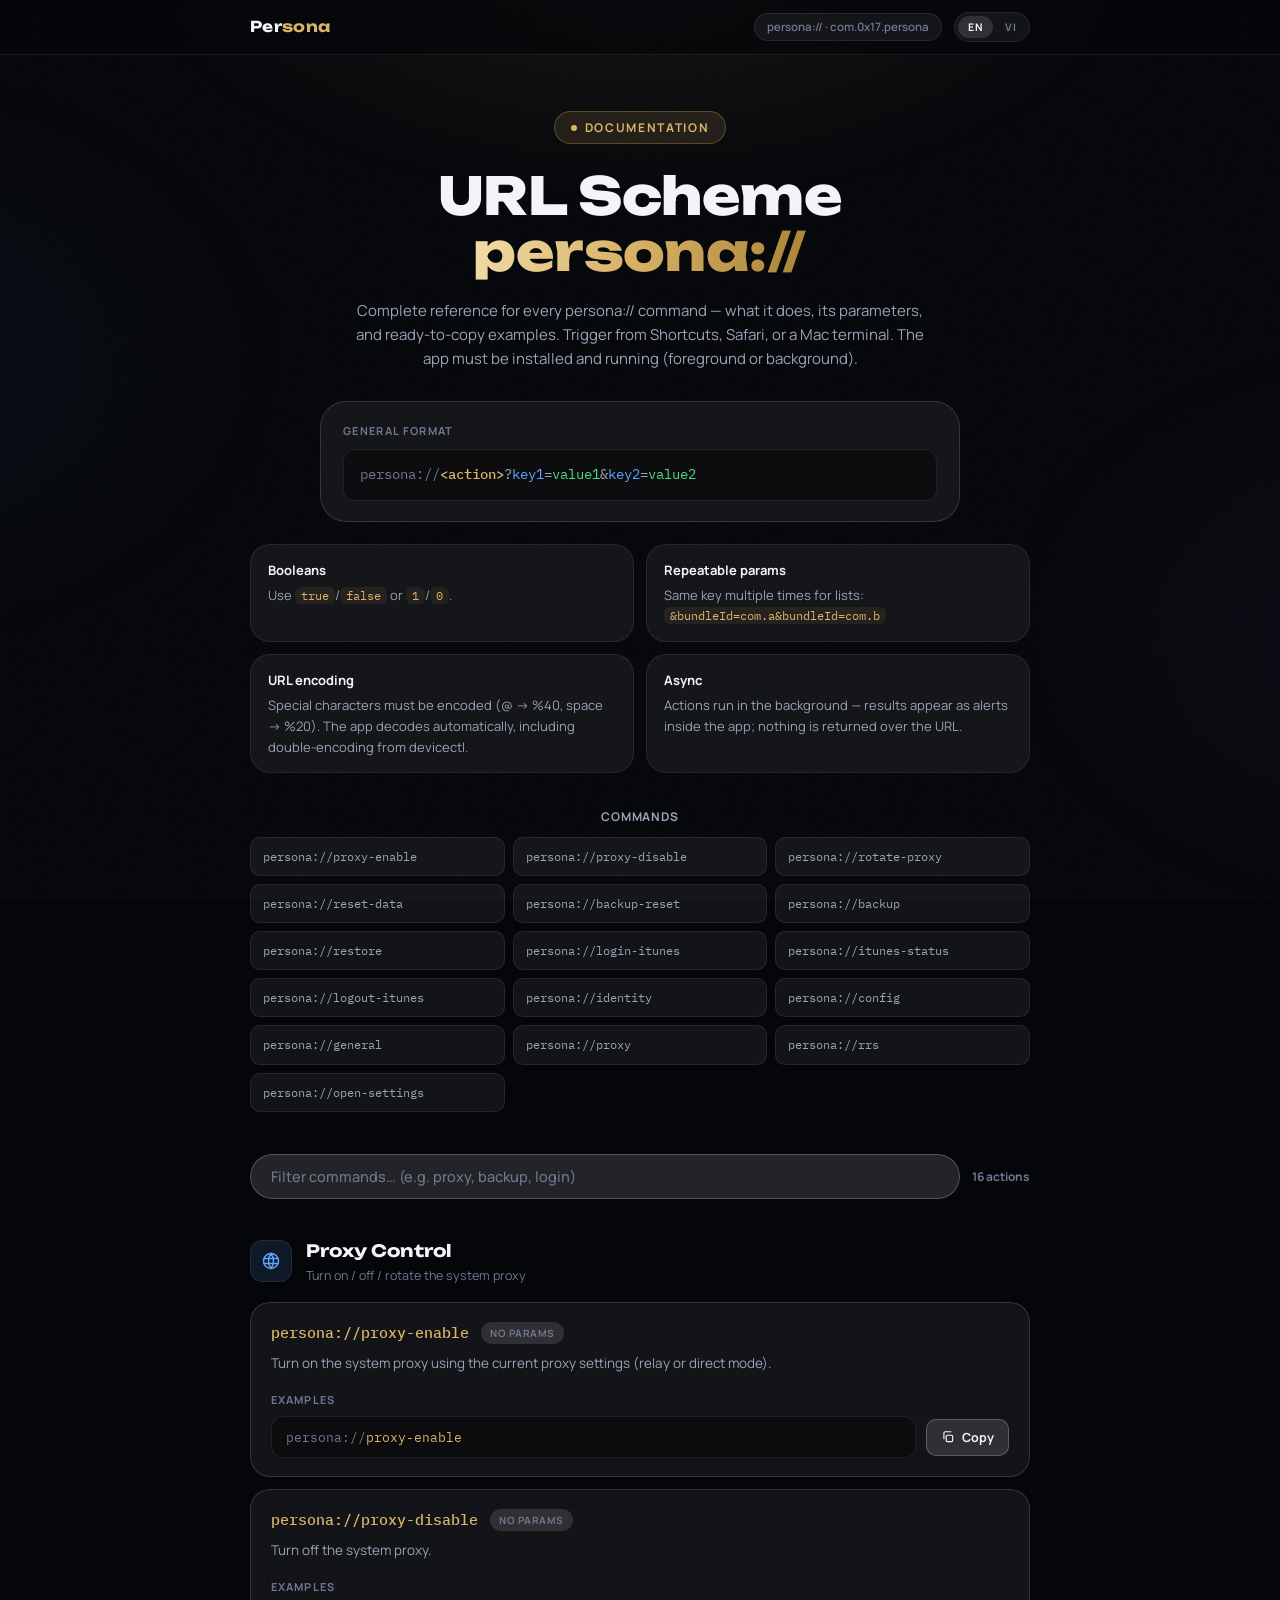
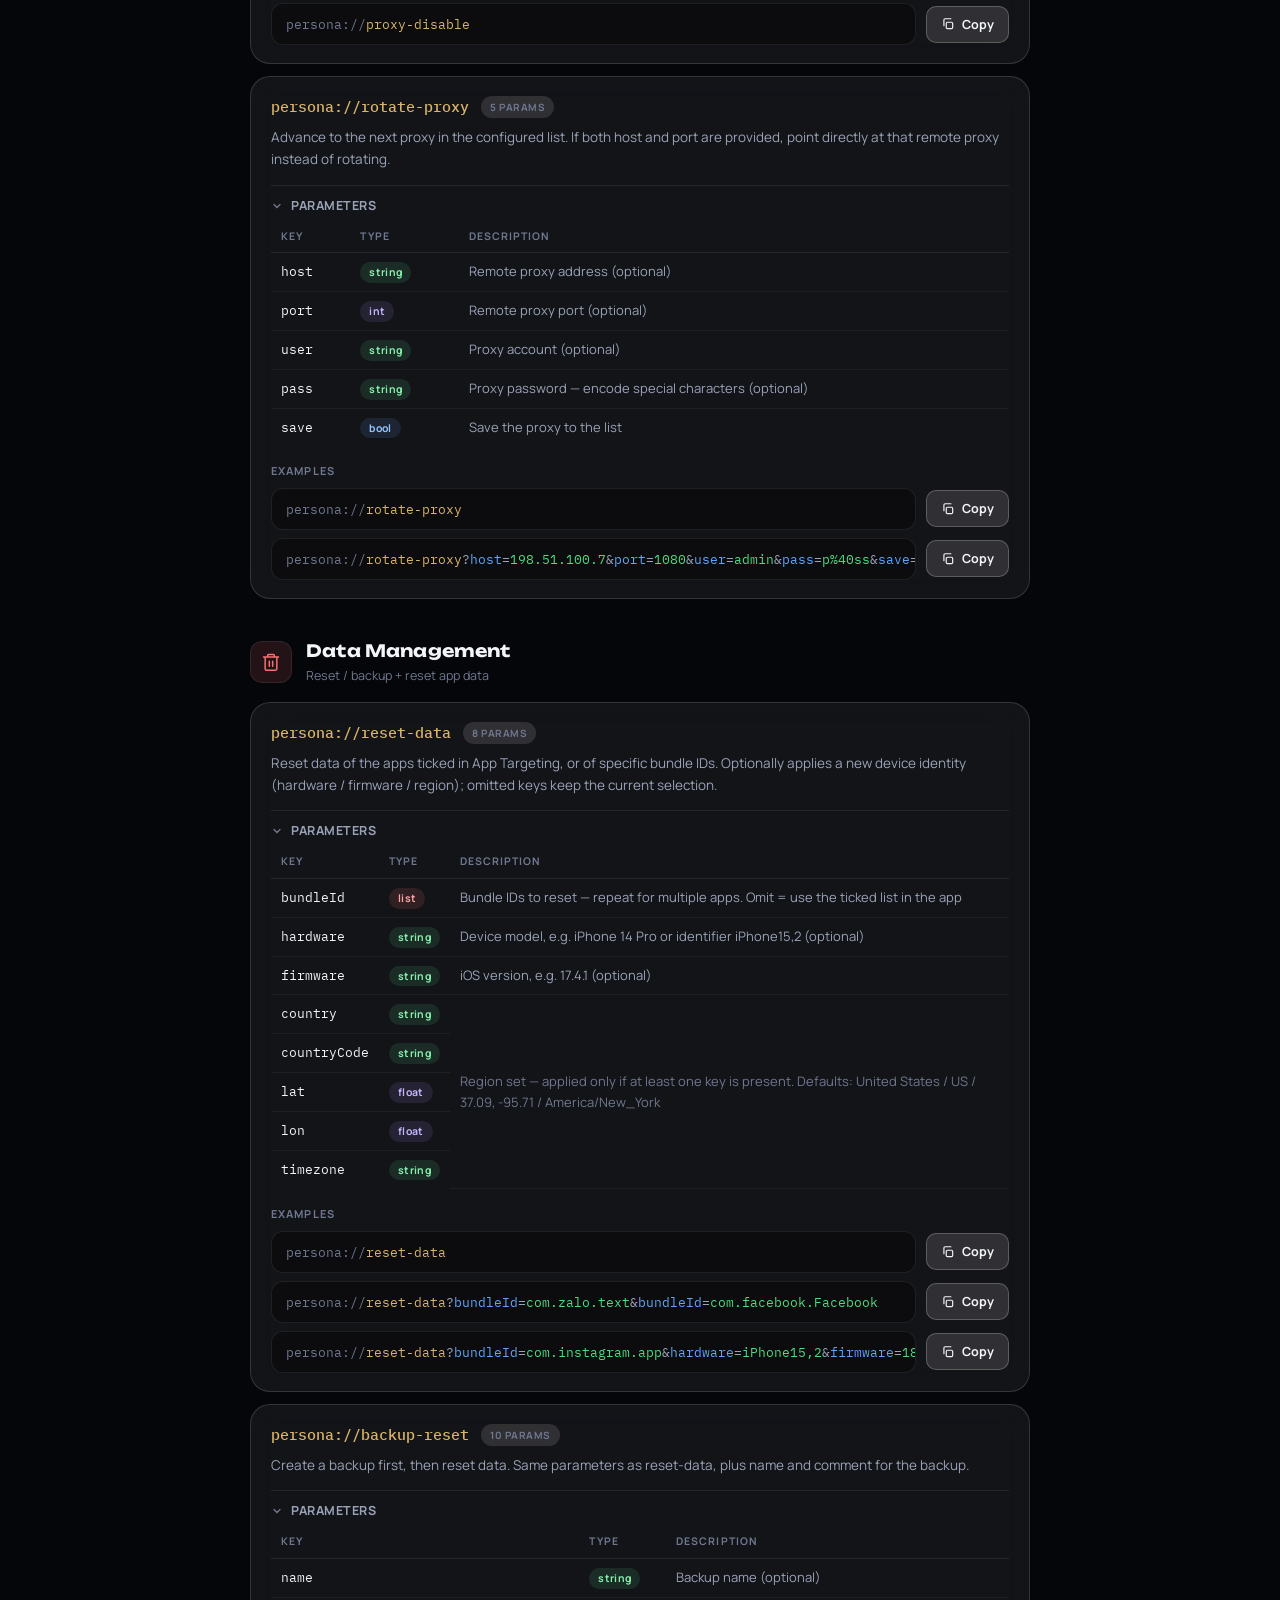
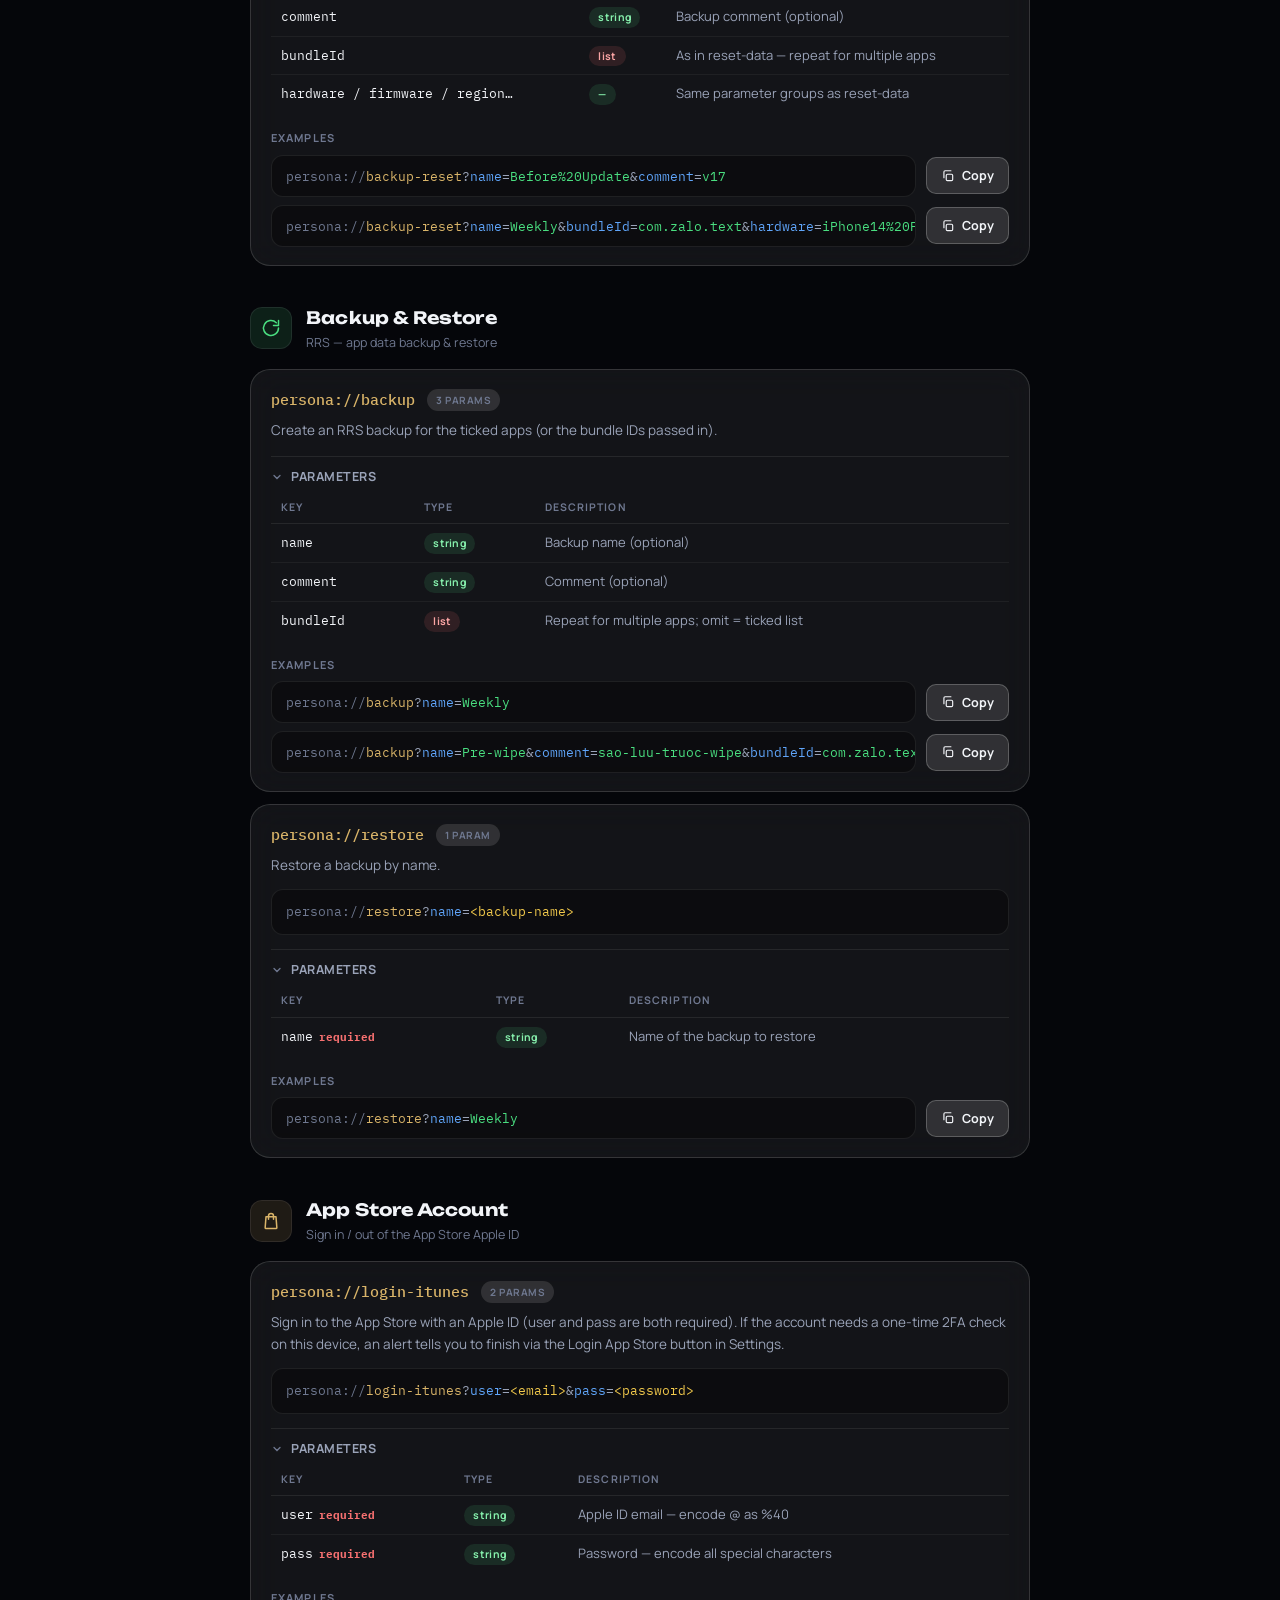
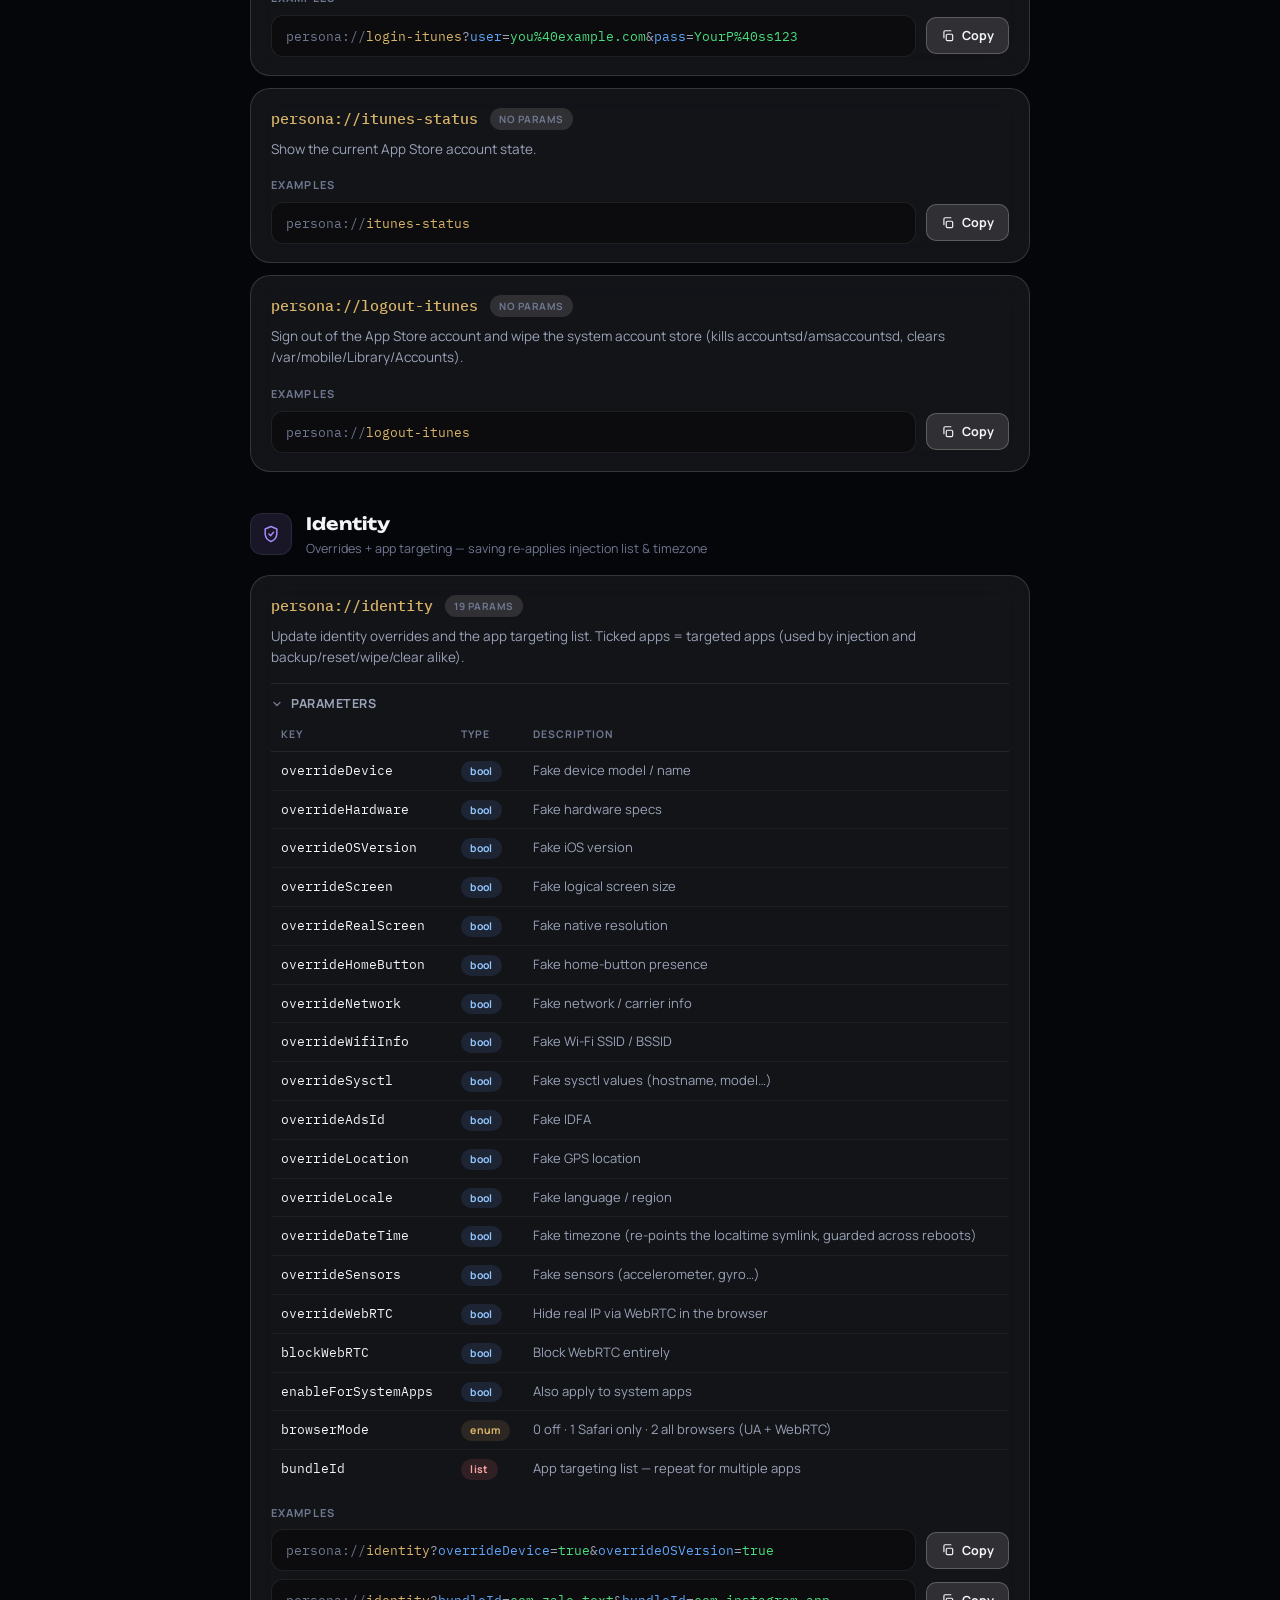
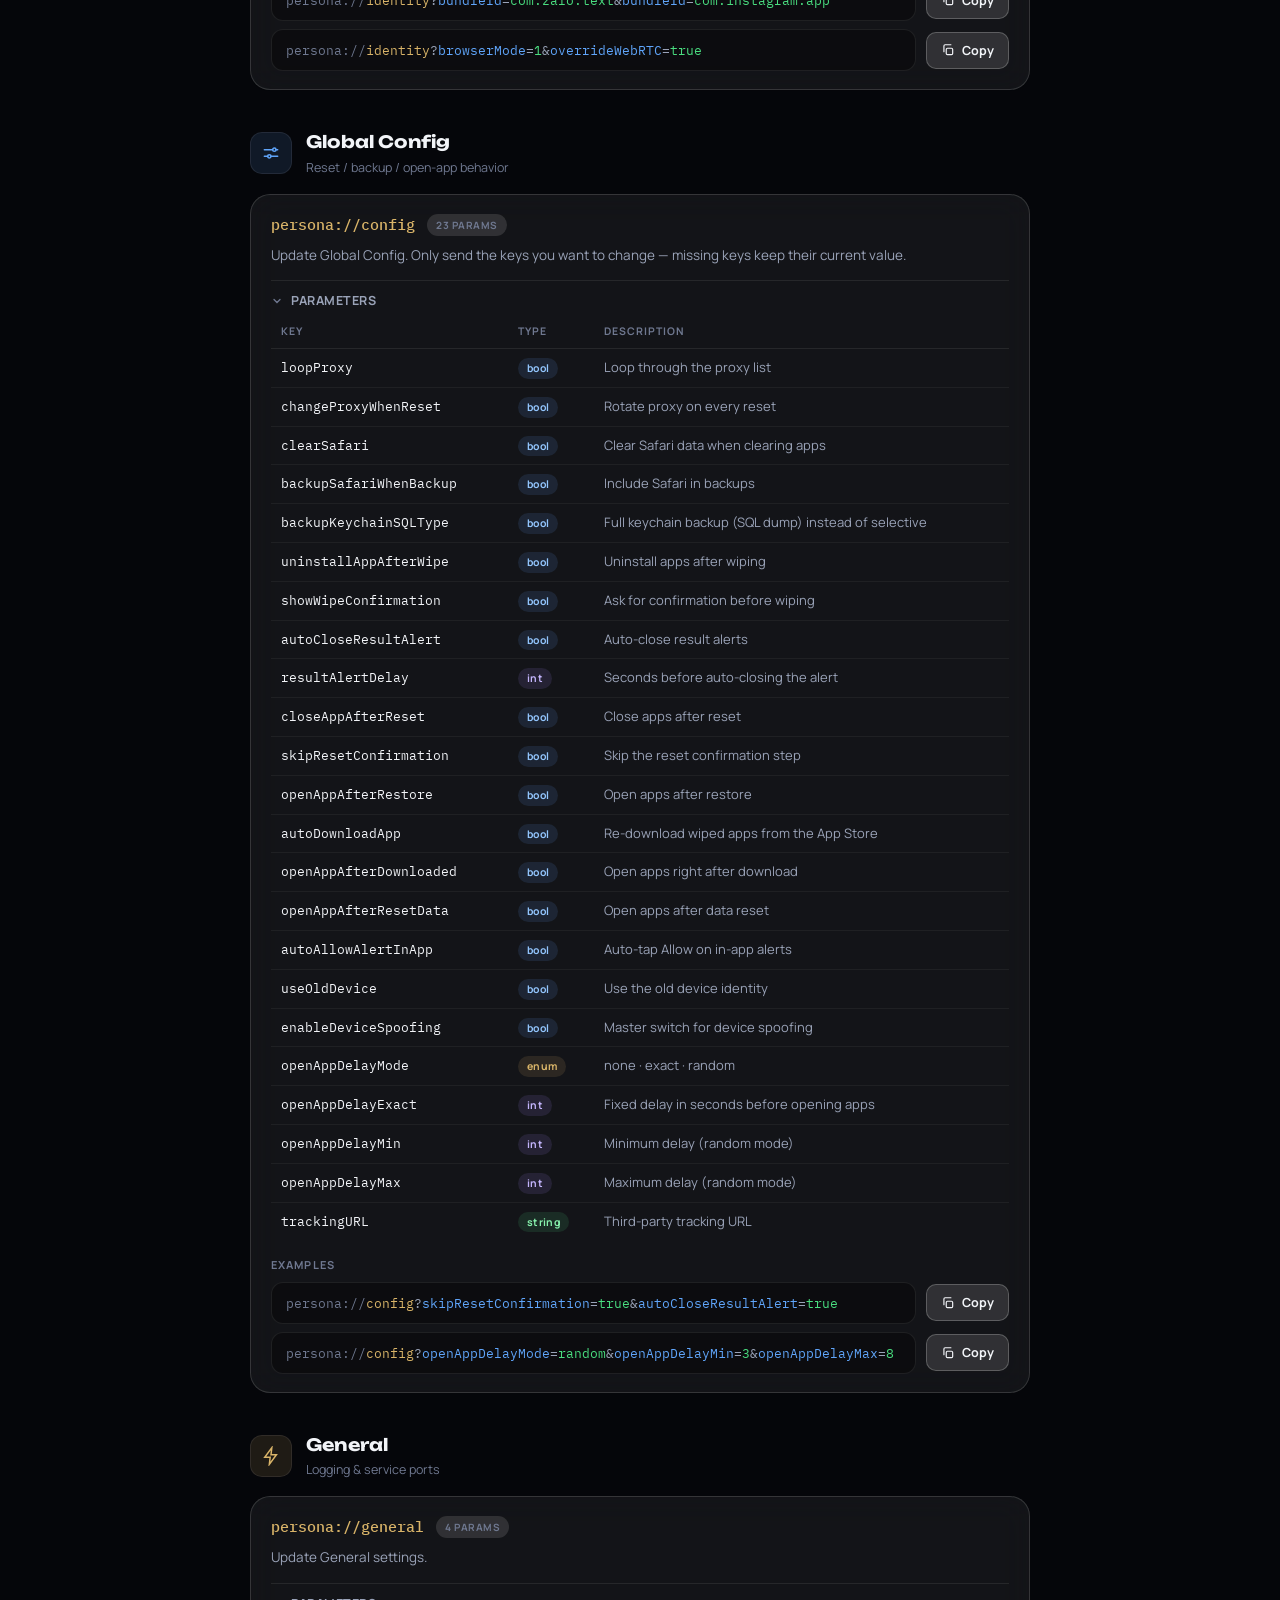
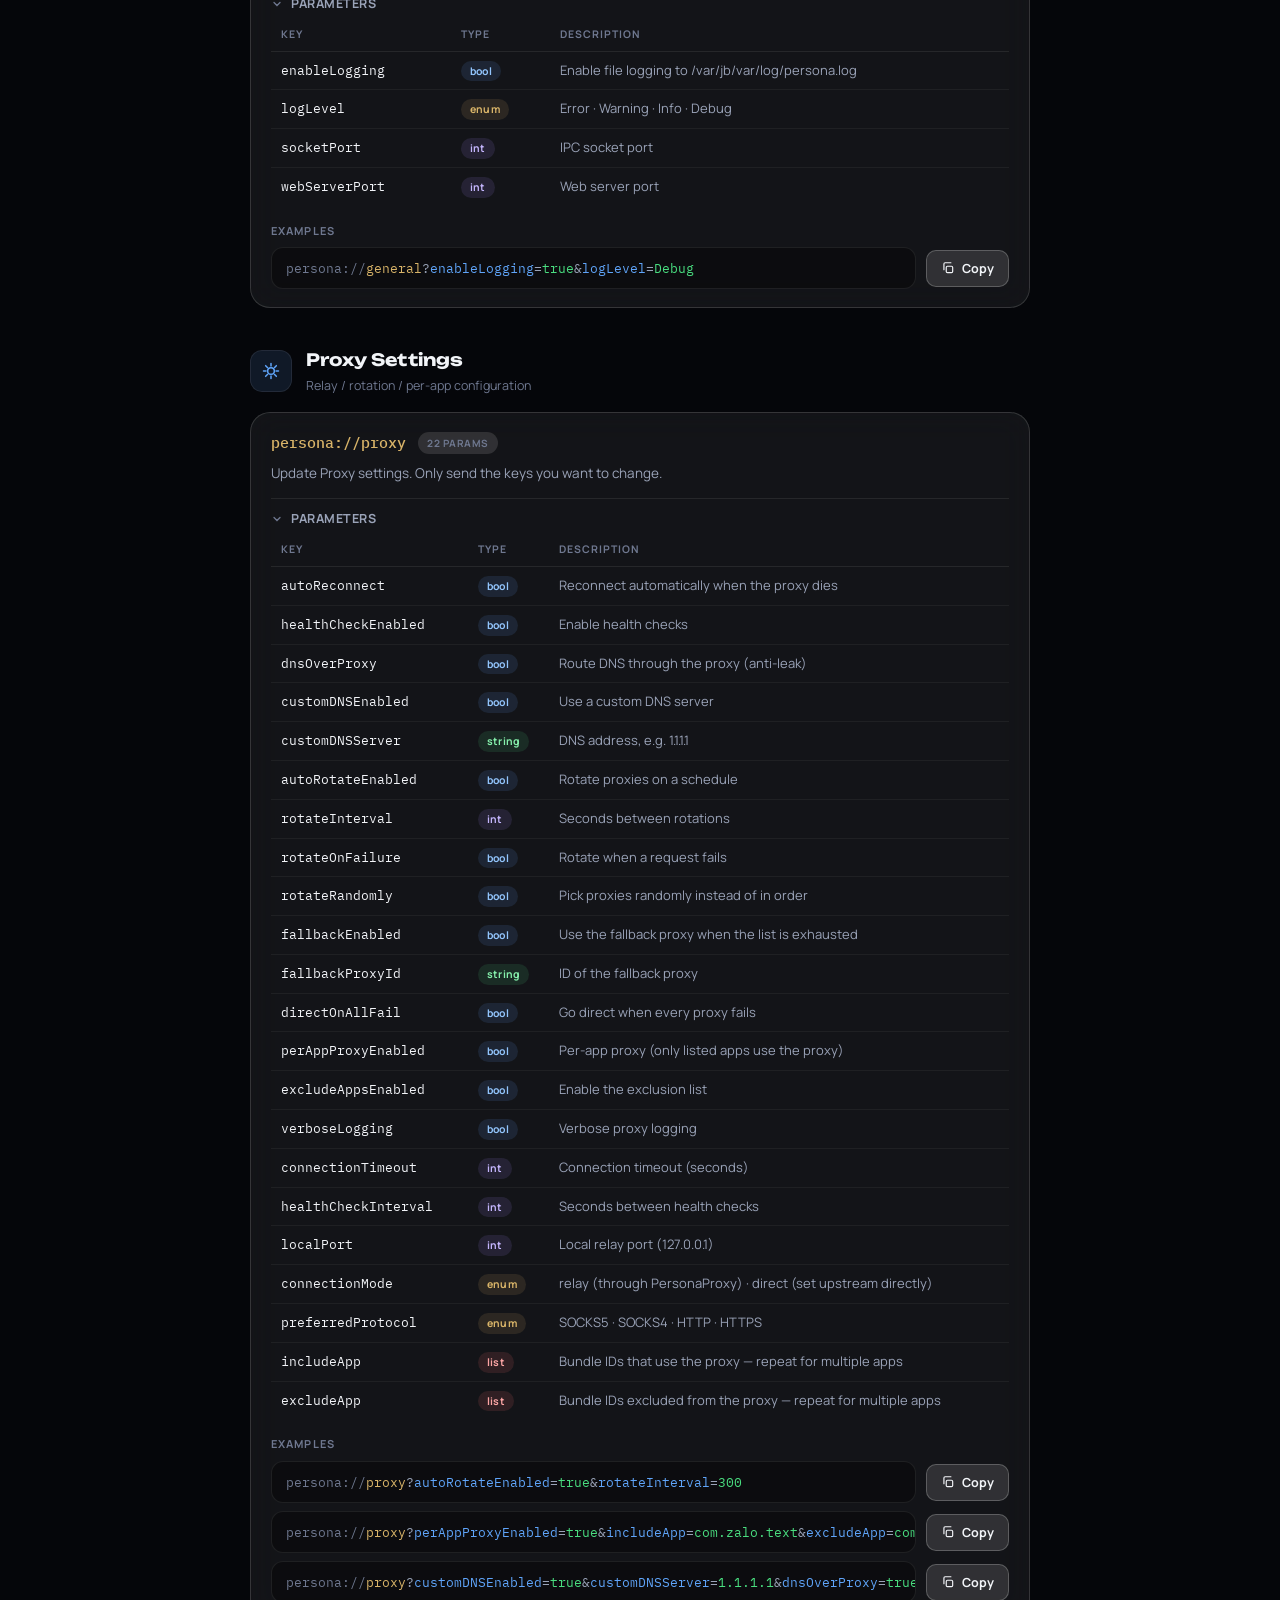
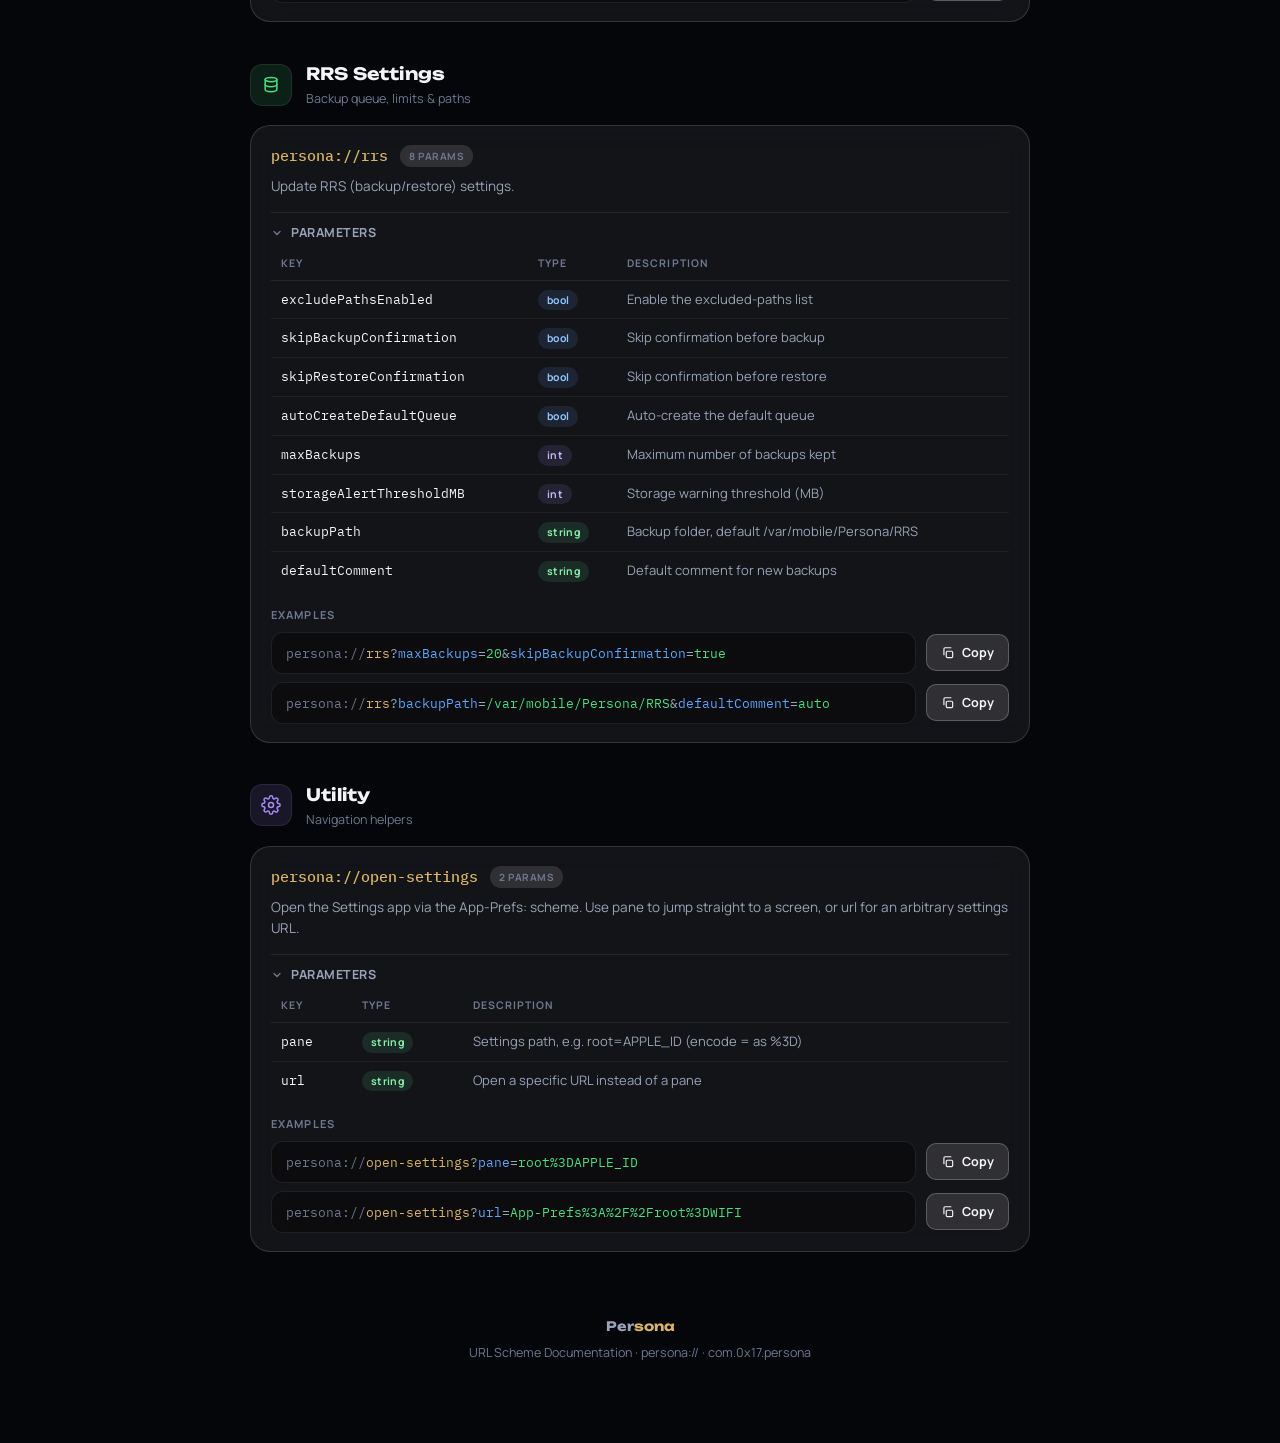
==== URL-SCHEMES.html @ 2498b7bd "docs: add URL scheme reference + changelog" ====
<!DOCTYPE html>
<html lang="en">
<head>
<meta charset="UTF-8">
<meta name="viewport" content="width=device-width, initial-scale=1.0, viewport-fit=cover">
<title>Persona — URL Scheme Documentation</title>
<link rel="icon" href="depictions/assets/icon.png">
<link rel="preconnect" href="https://fonts.googleapis.com">
<link rel="preconnect" href="https://fonts.gstatic.com" crossorigin>
<link href="https://fonts.googleapis.com/css2?family=Manrope:wght@400;500;600;700&family=Unbounded:wght@500;800&family=IBM+Plex+Mono&display=swap" rel="stylesheet">
<style>
:root{
  --bg:#05060A;
  --glass-fill:rgba(255,255,255,.06);
  --glass-border:rgba(255,255,255,.14);
  --hairline:rgba(255,255,255,.08);
  --control-fill:rgba(255,255,255,.12);
  --control-border:rgba(255,255,255,.22);
  --accent:#D9B469;
  --accent-ink:#241803;
  --t1:#F2F4F8;
  --t2:#9AA3B8;
  --t3:#6F7890;
  --success:#4ADE80;
  --warning:#F2C94C;
  --error:#F87171;
  --tile-gold:rgba(217,180,105,.12);
  --tile-blue:rgba(96,165,250,.12);
  --tile-violet:rgba(167,139,250,.12);
  --tile-green:rgba(74,222,128,.12);
  --tile-red:rgba(248,113,113,.12);
  --r-tile:12px;
  --r-card:20px;
  --r-hero:26px;
}
*{margin:0;padding:0;box-sizing:border-box}
html{scroll-behavior:smooth}
body{
  background:var(--bg);
  color:var(--t1);
  font-family:'Manrope',-apple-system,'SF Pro Text',system-ui,sans-serif;
  font-size:15px;
  line-height:1.6;
  min-height:100vh;
  overflow-x:hidden;
}
body::before{
  content:"";position:fixed;inset:0;z-index:-2;pointer-events:none;
  background:
    radial-gradient(900px 500px at 50% -10%, rgba(217,180,105,.10), transparent 60%),
    radial-gradient(700px 500px at -10% 40%, rgba(96,165,250,.05), transparent 60%),
    radial-gradient(700px 500px at 110% 70%, rgba(167,139,250,.05), transparent 60%);
}
body::after{
  content:"";position:fixed;inset:0;z-index:-1;pointer-events:none;opacity:.035;
  background-image:url("data:image/svg+xml,%3Csvg xmlns='http://www.w3.org/2000/svg' width='160' height='160'%3E%3Cfilter id='n'%3E%3CfeTurbulence type='fractalNoise' baseFrequency='0.9' numOctaves='2'/%3E%3C/filter%3E%3Crect width='160' height='160' filter='url(%23n)'/%3E%3C/svg%3E");
}
.wrap{max-width:820px;margin:0 auto;padding:0 20px 80px}

.topbar{
  position:sticky;top:0;z-index:50;
  backdrop-filter:blur(24px) saturate(1.4);
  -webkit-backdrop-filter:blur(24px) saturate(1.4);
  background:rgba(5,6,10,.72);
  border-bottom:1px solid var(--hairline);
}
.topbar-inner{max-width:820px;margin:0 auto;padding:12px 20px;display:flex;align-items:center;gap:12px}
.wordmark{font-family:'Unbounded',sans-serif;font-weight:700;font-size:15px;letter-spacing:.02em}
.wordmark span{color:var(--accent)}
.topbar .tag{
  margin-left:auto;font-size:11.5px;font-weight:600;color:var(--t3);
  border:1px solid var(--hairline);border-radius:999px;padding:4px 12px;
  background:var(--glass-fill);white-space:nowrap;
}
.lang-toggle{display:flex;gap:2px;flex:none;background:var(--glass-fill);border:1px solid var(--hairline);border-radius:999px;padding:3px}
.lang-btn{
  font-family:'Manrope',sans-serif;font-size:10.5px;font-weight:700;letter-spacing:.04em;
  color:var(--t3);background:none;border:none;border-radius:999px;padding:4px 10px;cursor:pointer;
}
.lang-btn.active{background:var(--control-fill);color:var(--t1);}

.hero{padding:56px 0 8px;text-align:center}
.hero .kicker{
  display:inline-flex;align-items:center;gap:8px;
  font-size:12px;font-weight:700;letter-spacing:.14em;text-transform:uppercase;color:var(--accent);
  border:1px solid rgba(217,180,105,.3);border-radius:999px;padding:6px 16px;
  background:var(--tile-gold);margin-bottom:24px;
}
.hero .kicker::before{content:"";width:6px;height:6px;border-radius:50%;background:var(--accent);animation:pulse 2.4s ease-in-out infinite}
@keyframes pulse{0%,100%{opacity:1;transform:scale(1)}50%{opacity:.4;transform:scale(.7)}}
.hero h1{font-family:'Unbounded',sans-serif;font-weight:800;font-size:clamp(32px,6.5vw,52px);line-height:1.08;letter-spacing:-.01em}
.hero h1 .grad{
  background:linear-gradient(100deg,#F2DCA8 0%,var(--accent) 45%,#A98436 100%);
  -webkit-background-clip:text;background-clip:text;color:transparent;
}
.hero p.sub{color:var(--t2);max-width:580px;margin:18px auto 0;font-size:15px}

.format-card{
  margin:30px auto 0;max-width:640px;text-align:left;
  background:var(--glass-fill);border:1px solid var(--glass-border);
  border-radius:var(--r-hero);padding:20px 22px;
  backdrop-filter:blur(20px);-webkit-backdrop-filter:blur(20px);
}
.format-card .label{font-size:11px;font-weight:700;letter-spacing:.12em;text-transform:uppercase;color:var(--t3);margin-bottom:10px}
.code-line{
  font-family:'IBM Plex Mono',monospace;font-size:14px;line-height:1.7;
  background:rgba(0,0,0,.35);border:1px solid var(--hairline);
  border-radius:var(--r-tile);padding:13px 16px;overflow-x:auto;white-space:nowrap;color:var(--t2);
}
.code-line .scheme{color:var(--t3)}
.code-line .action{color:var(--accent);font-weight:500}
.code-line .key{color:#60A5FA}
.code-line .val{color:var(--success)}

.rules{margin-top:22px;display:grid;grid-template-columns:1fr 1fr;gap:12px;text-align:left}
.rule{
  background:var(--glass-fill);border:1px solid var(--hairline);border-radius:var(--r-card);
  padding:15px 17px;font-size:13px;color:var(--t2);
  backdrop-filter:blur(16px);-webkit-backdrop-filter:blur(16px);
}
.rule b{display:block;color:var(--t1);font-size:13px;font-weight:700;margin-bottom:4px}
.rule code{font-family:'IBM Plex Mono',monospace;font-size:12px;color:var(--accent);background:rgba(217,180,105,.08);padding:1px 6px;border-radius:6px;white-space:nowrap}

.toc-title{margin:34px 0 10px;font-size:12px;font-weight:700;color:var(--t2);letter-spacing:.08em;text-transform:uppercase}
.toc{display:grid;grid-template-columns:repeat(auto-fill,minmax(205px,1fr));gap:8px;text-align:left}
.toc a{
  font-family:'IBM Plex Mono',monospace;font-size:12px;color:var(--t2);text-decoration:none;
  background:var(--glass-fill);border:1px solid var(--hairline);border-radius:10px;padding:9px 12px;
  transition:border-color .2s,color .2s;white-space:nowrap;overflow:hidden;text-overflow:ellipsis;
}
.toc a:hover{border-color:rgba(217,180,105,.4);color:var(--accent)}

.filter-row{margin:34px 0 8px;display:flex;align-items:center;gap:12px}
.filter-input{
  flex:1;background:var(--control-fill);border:1px solid var(--control-border);
  border-radius:999px;padding:12px 20px;color:var(--t1);
  font-family:'Manrope',sans-serif;font-size:14.5px;font-weight:500;outline:none;
  transition:border-color .2s, box-shadow .2s;
}
.filter-input::placeholder{color:var(--t3)}
.filter-input:focus{border-color:rgba(217,180,105,.55);box-shadow:0 0 0 3px rgba(217,180,105,.14)}
.count-pill{font-size:12px;font-weight:700;color:var(--t3);white-space:nowrap}

section.cat{margin-top:38px}
.cat-head{display:flex;align-items:center;gap:14px;margin-bottom:16px}
.tile{
  width:42px;height:42px;border-radius:var(--r-tile);flex:none;
  display:flex;align-items:center;justify-content:center;border:1px solid var(--hairline);
}
.tile svg{width:20px;height:20px}
.cat-head h2{font-family:'Unbounded',sans-serif;font-weight:700;font-size:17px;letter-spacing:.01em}
.cat-head .cat-sub{font-size:12.5px;color:var(--t3);margin-top:2px}

.action-card{
  background:var(--glass-fill);border:1px solid var(--glass-border);
  border-radius:var(--r-card);padding:18px 20px;margin-bottom:12px;
  backdrop-filter:blur(16px);-webkit-backdrop-filter:blur(16px);
  transition:border-color .25s;
}
.action-card[id]{scroll-margin-top:84px}
.action-card:hover{border-color:rgba(217,180,105,.35)}
.action-top{display:flex;align-items:center;gap:12px;flex-wrap:wrap}
.action-url{font-family:'IBM Plex Mono',monospace;font-size:15px;font-weight:500;color:var(--accent)}
.badge{
  font-size:10px;font-weight:700;letter-spacing:.05em;text-transform:uppercase;
  color:var(--t3);background:var(--control-fill);border-radius:999px;padding:3px 9px;white-space:nowrap;
}
.action-desc{color:var(--t2);font-size:13.5px;margin-top:8px}

.syntax{
  margin-top:12px;font-family:'IBM Plex Mono',monospace;font-size:13px;line-height:1.7;
  background:rgba(0,0,0,.35);border:1px solid var(--hairline);
  border-radius:var(--r-tile);padding:11px 14px;overflow-x:auto;white-space:nowrap;color:var(--t2);
}
.syntax .scheme{color:var(--t3)}
.syntax .action{color:var(--accent)}
.syntax .key{color:#60A5FA}
.syntax .ph{color:var(--warning)}

.ex-label{font-size:11px;font-weight:700;letter-spacing:.1em;text-transform:uppercase;color:var(--t3);margin-top:16px;margin-bottom:8px}
.ex-group{display:flex;flex-direction:column;gap:8px}
.example-row{display:flex;align-items:center;gap:10px}
.example{
  flex:1;font-family:'IBM Plex Mono',monospace;font-size:12.5px;color:var(--t2);
  background:rgba(0,0,0,.35);border:1px solid var(--hairline);
  border-radius:var(--r-tile);padding:10px 14px;overflow-x:auto;white-space:nowrap;
}
.example .scheme{color:var(--t3)}
.example .action{color:var(--accent)}
.example .k{color:#60A5FA}.example .v{color:var(--success)}
.copy-btn{
  flex:none;display:flex;align-items:center;gap:7px;cursor:pointer;
  background:var(--control-fill);border:1px solid var(--control-border);
  border-radius:10px;padding:9px 14px;color:var(--t1);
  font-family:'Manrope',sans-serif;font-size:12.5px;font-weight:700;
  transition:background .2s,border-color .2s,color .2s;
}
.copy-btn:hover{background:rgba(255,255,255,.18)}
.copy-btn:focus-visible{outline:none;border-color:var(--accent);box-shadow:0 0 0 3px rgba(217,180,105,.18)}
.copy-btn svg{width:14px;height:14px}
.copy-btn.copied{background:rgba(74,222,128,.16);border-color:rgba(74,222,128,.5);color:var(--success)}

details.params{margin-top:14px;border-top:1px solid var(--hairline);padding-top:10px}
details.params summary{
  cursor:pointer;list-style:none;display:flex;align-items:center;gap:8px;
  font-size:12.5px;font-weight:700;color:var(--t2);letter-spacing:.04em;text-transform:uppercase;user-select:none;
}
details.params summary::-webkit-details-marker{display:none}
details.params summary .chev{transition:transform .25s;color:var(--t3)}
details.params[open] summary .chev{transform:rotate(90deg)}
.ptable{width:100%;border-collapse:collapse;margin-top:12px;font-size:13px}
.ptable th{
  text-align:left;font-size:10.5px;font-weight:700;letter-spacing:.1em;text-transform:uppercase;
  color:var(--t3);padding:0 10px 8px;border-bottom:1px solid var(--hairline);
}
.ptable td{padding:8px 10px;border-bottom:1px solid rgba(255,255,255,.05);vertical-align:top;color:var(--t2)}
.ptable tr:last-child td{border-bottom:none}
.ptable .pk{font-family:'IBM Plex Mono',monospace;font-size:12.5px;color:var(--t1);white-space:nowrap}
.pill{display:inline-block;font-size:10.5px;font-weight:700;letter-spacing:.03em;border-radius:999px;padding:2px 9px;white-space:nowrap}
.pill.bool{background:var(--tile-blue);color:#93C5FD}
.pill.int{background:var(--tile-violet);color:#C4B5FD}
.pill.str{background:var(--tile-green);color:#86EFAC}
.pill.enum{background:var(--tile-gold);color:var(--accent)}
.pill.list{background:var(--tile-red);color:#FCA5A5}
.req{color:var(--error);font-weight:700;font-size:11px;margin-left:6px;white-space:nowrap}

.trigger-grid{display:grid;grid-template-columns:repeat(3,1fr);gap:12px;margin-top:16px}
.trigger{background:var(--glass-fill);border:1px solid var(--hairline);border-radius:var(--r-card);padding:16px 18px;font-size:13px;color:var(--t2)}
.trigger b{display:block;color:var(--t1);font-size:13px;margin-bottom:8px}
.trigger pre{
  font-family:'IBM Plex Mono',monospace;font-size:11.5px;line-height:1.6;color:var(--t2);
  background:rgba(0,0,0,.35);border:1px solid var(--hairline);border-radius:10px;
  padding:10px 12px;overflow-x:auto;white-space:pre;margin-top:8px;
}
.trigger pre .hl{color:var(--accent)}

footer{margin-top:64px;text-align:center;color:var(--t3);font-size:12.5px}
footer .fmark{font-family:'Unbounded',sans-serif;font-weight:700;font-size:13px;color:var(--t2);margin-bottom:6px}
footer .fmark span{color:var(--accent)}

.reveal{opacity:0;transform:translateY(18px);transition:opacity .6s cubic-bezier(.2,.7,.3,1),transform .6s cubic-bezier(.2,.7,.3,1)}
.reveal.in{opacity:1;transform:none}

@media (max-width:640px){
  .rules{grid-template-columns:1fr}
  .trigger-grid{grid-template-columns:1fr}
  .hero{padding-top:40px}
  .topbar .tag{display:none}
}
</style>
</head>
<body>

<div class="topbar">
  <div class="topbar-inner">
    <div class="wordmark">Per<span>sona</span></div>
    <div class="tag">persona:// &middot; com.0x17.persona</div>
    <div class="lang-toggle">
      <button class="lang-btn active" data-lang="en" onclick="setLang('en')">EN</button>
      <button class="lang-btn" data-lang="vi" onclick="setLang('vi')">VI</button>
    </div>
  </div>
</div>

<div class="wrap">

  <div class="hero reveal in">
    <div class="kicker" data-en="Documentation" data-vi="Tài liệu">Documentation</div>
    <h1>URL Scheme<br><span class="grad">persona://</span></h1>
    <p class="sub" data-en="Complete reference for every persona:// command — what it does, its parameters, and ready-to-copy examples. Trigger from Shortcuts, Safari, or a Mac terminal. The app must be installed and running (foreground or background)." data-vi="Tham khảo đầy đủ mọi lệnh persona:// — chức năng, tham số và ví dụ sẵn sàng để copy. Trigger từ Shortcuts, Safari hoặc terminal Mac. App phải đã cài đặt và đang chạy (foreground hoặc background).">Complete reference for every persona:// command — what it does, its parameters, and ready-to-copy examples. Trigger from Shortcuts, Safari, or a Mac terminal. The app must be installed and running (foreground or background).</p>

    <div class="format-card">
      <div class="label" data-en="General format" data-vi="Định dạng chung">General format</div>
      <div class="code-line"><span class="scheme">persona://</span><span class="action">&lt;action&gt;</span>?<span class="key">key1</span>=<span class="val">value1</span>&amp;<span class="key">key2</span>=<span class="val">value2</span></div>
    </div>

    <div class="rules">
      <div class="rule"><b data-en="Booleans" data-vi="Boolean">Booleans</b><span data-en="Use " data-vi="Dùng ">Use </span><code>true</code>/<code>false</code><span data-en=" or " data-vi=" hoặc "> or </span><code>1</code>/<code>0</code>.</div>
      <div class="rule"><b data-en="Repeatable params" data-vi="Tham số lặp lại">Repeatable params</b><span data-en="Same key multiple times for lists: " data-vi="Lặp lại cùng key cho danh sách: ">Same key multiple times for lists: </span><code>&amp;bundleId=com.a&amp;bundleId=com.b</code></div>
      <div class="rule"><b>URL encoding</b><span data-en="Special characters must be encoded (@ → %40, space → %20). The app decodes automatically, including double-encoding from devicectl." data-vi="Ký tự đặc biệt phải encode (@ → %40, khoảng trắng → %20). App tự decode, kể cả double-encoding từ devicectl.">Special characters must be encoded (@ → %40, space → %20). The app decodes automatically, including double-encoding from devicectl.</span></div>
      <div class="rule"><b>Async</b><span data-en="Actions run in the background — results appear as alerts inside the app; nothing is returned over the URL." data-vi="Action chạy nền — kết quả hiện dạng alert trong app, không trả về giá trị qua URL.">Actions run in the background — results appear as alerts inside the app; nothing is returned over the URL.</span></div>
    </div>

    <div class="toc-title" data-en="Commands" data-vi="Các lệnh">Commands</div>
    <div class="toc">
      <a href="#a-proxy-enable">persona://proxy-enable</a>
      <a href="#a-proxy-disable">persona://proxy-disable</a>
      <a href="#a-rotate-proxy">persona://rotate-proxy</a>
      <a href="#a-reset-data">persona://reset-data</a>
      <a href="#a-backup-reset">persona://backup-reset</a>
      <a href="#a-backup">persona://backup</a>
      <a href="#a-restore">persona://restore</a>
      <a href="#a-login-itunes">persona://login-itunes</a>
      <a href="#a-itunes-status">persona://itunes-status</a>
      <a href="#a-logout-itunes">persona://logout-itunes</a>
      <a href="#a-identity">persona://identity</a>
      <a href="#a-config">persona://config</a>
      <a href="#a-general">persona://general</a>
      <a href="#a-proxy">persona://proxy</a>
      <a href="#a-rrs">persona://rrs</a>
      <a href="#a-open-settings">persona://open-settings</a>
    </div>
  </div>

  <div class="filter-row reveal">
    <input id="filter" class="filter-input" type="search" placeholder="Filter commands… (e.g. proxy, backup, login)" autocomplete="off">
    <span class="count-pill" id="count"></span>
  </div>

  <!-- ============ PROXY CONTROL ============ -->
  <section class="cat reveal" data-search="proxy-enable proxy-disable rotate-proxy proxy bật tắt xoay ip relay">
    <div class="cat-head">
      <div class="tile" style="background:var(--tile-blue)"><svg viewBox="0 0 24 24" fill="none" stroke="#60A5FA" stroke-width="1.8" stroke-linecap="round"><circle cx="12" cy="12" r="9"/><path d="M3.6 9h16.8M3.6 15h16.8M12 3a15 15 0 0 1 0 18M12 3a15 15 0 0 0 0 18"/></svg></div>
      <div><h2>Proxy Control</h2><div class="cat-sub" data-en="Turn on / off / rotate the system proxy" data-vi="Bật / tắt / xoay system proxy">Turn on / off / rotate the system proxy</div></div>
    </div>

    <div class="action-card" id="a-proxy-enable" data-search="proxy-enable bật proxy">
      <div class="action-top"><span class="action-url">persona://proxy-enable</span><span class="badge" data-en="no params" data-vi="không có tham số">no params</span></div>
      <div class="action-desc" data-en="Turn on the system proxy using the current proxy settings (relay or direct mode)." data-vi="Bật system proxy theo cấu hình proxy hiện tại (chế độ relay hoặc direct).">Turn on the system proxy using the current proxy settings (relay or direct mode).</div>
      <div class="ex-label" data-en="Examples" data-vi="Ví dụ">Examples</div>
      <div class="ex-group">
        <div class="example-row">
          <div class="example" data-copy="persona://proxy-enable"><span class="scheme">persona://</span><span class="action">proxy-enable</span></div>
          <button class="copy-btn" type="button"><svg viewBox="0 0 24 24" fill="none" stroke="currentColor" stroke-width="2" stroke-linecap="round"><rect x="9" y="9" width="11" height="11" rx="2"/><path d="M5 15V5a2 2 0 0 1 2-2h10"/></svg><span data-en="Copy" data-vi="Sao chép">Copy</span></button>
        </div>
      </div>
    </div>

    <div class="action-card" id="a-proxy-disable" data-search="proxy-disable tắt proxy">
      <div class="action-top"><span class="action-url">persona://proxy-disable</span><span class="badge" data-en="no params" data-vi="không có tham số">no params</span></div>
      <div class="action-desc" data-en="Turn off the system proxy." data-vi="Tắt system proxy.">Turn off the system proxy.</div>
      <div class="ex-label" data-en="Examples" data-vi="Ví dụ">Examples</div>
      <div class="ex-group">
        <div class="example-row">
          <div class="example" data-copy="persona://proxy-disable"><span class="scheme">persona://</span><span class="action">proxy-disable</span></div>
          <button class="copy-btn" type="button"><svg viewBox="0 0 24 24" fill="none" stroke="currentColor" stroke-width="2" stroke-linecap="round"><rect x="9" y="9" width="11" height="11" rx="2"/><path d="M5 15V5a2 2 0 0 1 2-2h10"/></svg><span data-en="Copy" data-vi="Sao chép">Copy</span></button>
        </div>
      </div>
    </div>

    <div class="action-card" id="a-rotate-proxy" data-search="rotate-proxy xoay proxy ip host port">
      <div class="action-top"><span class="action-url">persona://rotate-proxy</span><span class="badge" data-en="5 params" data-vi="5 tham số">5 params</span></div>
      <div class="action-desc" data-en="Advance to the next proxy in the configured list. If both host and port are provided, point directly at that remote proxy instead of rotating." data-vi="Chuyển sang proxy tiếp theo trong danh sách. Nếu truyền cả host và port thì trỏ thẳng tới remote proxy đó thay vì xoay vòng.">Advance to the next proxy in the configured list. If both host and port are provided, point directly at that remote proxy instead of rotating.</div>
      <details class="params" open>
        <summary><svg class="chev" width="12" height="12" viewBox="0 0 24 24" fill="none" stroke="currentColor" stroke-width="2.5" stroke-linecap="round"><path d="M9 6l6 6-6 6"/></svg><span data-en="Parameters" data-vi="Tham số">Parameters</span></summary>
        <table class="ptable">
          <tr><th>Key</th><th>Type</th><th data-en="Description" data-vi="Mô tả">Description</th></tr>
          <tr><td class="pk">host</td><td><span class="pill str">string</span></td><td data-en="Remote proxy address (optional)" data-vi="Địa chỉ remote proxy (tùy chọn)">Remote proxy address (optional)</td></tr>
          <tr><td class="pk">port</td><td><span class="pill int">int</span></td><td data-en="Remote proxy port (optional)" data-vi="Cổng remote proxy (tùy chọn)">Remote proxy port (optional)</td></tr>
          <tr><td class="pk">user</td><td><span class="pill str">string</span></td><td data-en="Proxy account (optional)" data-vi="Tài khoản proxy (tùy chọn)">Proxy account (optional)</td></tr>
          <tr><td class="pk">pass</td><td><span class="pill str">string</span></td><td data-en="Proxy password — encode special characters (optional)" data-vi="Mật khẩu proxy — nhớ encode ký tự đặc biệt (tùy chọn)">Proxy password — encode special characters (optional)</td></tr>
          <tr><td class="pk">save</td><td><span class="pill bool">bool</span></td><td data-en="Save the proxy to the list" data-vi="Lưu proxy vào danh sách">Save the proxy to the list</td></tr>
        </table>
      </details>
      <div class="ex-label" data-en="Examples" data-vi="Ví dụ">Examples</div>
      <div class="ex-group">
        <div class="example-row">
          <div class="example" data-copy="persona://rotate-proxy"><span class="scheme">persona://</span><span class="action">rotate-proxy</span></div>
          <button class="copy-btn" type="button"><svg viewBox="0 0 24 24" fill="none" stroke="currentColor" stroke-width="2" stroke-linecap="round"><rect x="9" y="9" width="11" height="11" rx="2"/><path d="M5 15V5a2 2 0 0 1 2-2h10"/></svg><span data-en="Copy" data-vi="Sao chép">Copy</span></button>
        </div>
        <div class="example-row">
          <div class="example" data-copy="persona://rotate-proxy?host=198.51.100.7&port=1080&user=admin&pass=p%40ss&save=true"><span class="scheme">persona://</span><span class="action">rotate-proxy</span>?<span class="k">host</span>=<span class="v">198.51.100.7</span>&amp;<span class="k">port</span>=<span class="v">1080</span>&amp;<span class="k">user</span>=<span class="v">admin</span>&amp;<span class="k">pass</span>=<span class="v">p%40ss</span>&amp;<span class="k">save</span>=<span class="v">true</span></div>
          <button class="copy-btn" type="button"><svg viewBox="0 0 24 24" fill="none" stroke="currentColor" stroke-width="2" stroke-linecap="round"><rect x="9" y="9" width="11" height="11" rx="2"/><path d="M5 15V5a2 2 0 0 1 2-2h10"/></svg><span data-en="Copy" data-vi="Sao chép">Copy</span></button>
        </div>
      </div>
    </div>
  </section>

  <!-- ============ DATA MANAGEMENT ============ -->
  <section class="cat reveal" data-search="reset-data backup-reset reset xoá dữ liệu app bundleId hardware firmware region">
    <div class="cat-head">
      <div class="tile" style="background:var(--tile-red)"><svg viewBox="0 0 24 24" fill="none" stroke="#F87171" stroke-width="1.8" stroke-linecap="round" stroke-linejoin="round"><path d="M3 6h18M8 6V4a1 1 0 0 1 1-1h6a1 1 0 0 1 1 1v2m3 0v14a2 2 0 0 1-2 2H7a2 2 0 0 1-2-2V6"/><path d="M10 11v6M14 11v6"/></svg></div>
      <div><h2>Data Management</h2><div class="cat-sub" data-en="Reset / backup + reset app data" data-vi="Reset / backup + reset dữ liệu app">Reset / backup + reset app data</div></div>
    </div>

    <div class="action-card" id="a-reset-data" data-search="reset-data reset dữ liệu app">
      <div class="action-top"><span class="action-url">persona://reset-data</span><span class="badge" data-en="8 params" data-vi="8 tham số">8 params</span></div>
      <div class="action-desc" data-en="Reset data of the apps ticked in App Targeting, or of specific bundle IDs. Optionally applies a new device identity (hardware / firmware / region); omitted keys keep the current selection." data-vi="Reset dữ liệu các app đã tick trong App Targeting, hoặc các bundle ID chỉ định. Có thể kèm bộ nhận diện mới (hardware / firmware / region); key bỏ trống giữ nguyên giá trị đang chọn.">Reset data of the apps ticked in App Targeting, or of specific bundle IDs. Optionally applies a new device identity (hardware / firmware / region); omitted keys keep the current selection.</div>
      <details class="params" open>
        <summary><svg class="chev" width="12" height="12" viewBox="0 0 24 24" fill="none" stroke="currentColor" stroke-width="2.5" stroke-linecap="round"><path d="M9 6l6 6-6 6"/></svg><span data-en="Parameters" data-vi="Tham số">Parameters</span></summary>
        <table class="ptable">
          <tr><th>Key</th><th>Type</th><th data-en="Description" data-vi="Mô tả">Description</th></tr>
          <tr><td class="pk">bundleId</td><td><span class="pill list">list</span></td><td data-en="Bundle IDs to reset — repeat for multiple apps. Omit = use the ticked list in the app" data-vi="Bundle ID cần reset — lặp lại cho nhiều app. Bỏ trống = dùng danh sách đã tick trong app">Bundle IDs to reset — repeat for multiple apps. Omit = use the ticked list in the app</td></tr>
          <tr><td class="pk">hardware</td><td><span class="pill str">string</span></td><td data-en="Device model, e.g. iPhone 14 Pro or identifier iPhone15,2 (optional)" data-vi="Mô hình device, vd iPhone 14 Pro hoặc identifier iPhone15,2 (tùy chọn)">Device model, e.g. iPhone 14 Pro or identifier iPhone15,2 (optional)</td></tr>
          <tr><td class="pk">firmware</td><td><span class="pill str">string</span></td><td data-en="iOS version, e.g. 17.4.1 (optional)" data-vi="Phiên bản iOS, vd 17.4.1 (tùy chọn)">iOS version, e.g. 17.4.1 (optional)</td></tr>
          <tr><td class="pk">country</td><td><span class="pill str">string</span></td><td rowspan="5" style="vertical-align:middle;color:var(--t3)" data-en="Region set — applied only if at least one key is present. Defaults: United States / US / 37.09, -95.71 / America/New_York" data-vi="Region set — chỉ áp dụng nếu truyền ít nhất 1 key. Mặc định: United States / US / 37.09, -95.71 / America/New_York">Region set — applied only if at least one key is present. Defaults: United States / US / 37.09, -95.71 / America/New_York</td></tr>
          <tr><td class="pk">countryCode</td><td><span class="pill str">string</span></td></tr>
          <tr><td class="pk">lat</td><td><span class="pill int">float</span></td></tr>
          <tr><td class="pk">lon</td><td><span class="pill int">float</span></td></tr>
          <tr><td class="pk">timezone</td><td><span class="pill str">string</span></td></tr>
        </table>
      </details>
      <div class="ex-label" data-en="Examples" data-vi="Ví dụ">Examples</div>
      <div class="ex-group">
        <div class="example-row">
          <div class="example" data-copy="persona://reset-data"><span class="scheme">persona://</span><span class="action">reset-data</span></div>
          <button class="copy-btn" type="button"><svg viewBox="0 0 24 24" fill="none" stroke="currentColor" stroke-width="2" stroke-linecap="round"><rect x="9" y="9" width="11" height="11" rx="2"/><path d="M5 15V5a2 2 0 0 1 2-2h10"/></svg><span data-en="Copy" data-vi="Sao chép">Copy</span></button>
        </div>
        <div class="example-row">
          <div class="example" data-copy="persona://reset-data?bundleId=com.zalo.text&bundleId=com.facebook.Facebook"><span class="scheme">persona://</span><span class="action">reset-data</span>?<span class="k">bundleId</span>=<span class="v">com.zalo.text</span>&amp;<span class="k">bundleId</span>=<span class="v">com.facebook.Facebook</span></div>
          <button class="copy-btn" type="button"><svg viewBox="0 0 24 24" fill="none" stroke="currentColor" stroke-width="2" stroke-linecap="round"><rect x="9" y="9" width="11" height="11" rx="2"/><path d="M5 15V5a2 2 0 0 1 2-2h10"/></svg><span data-en="Copy" data-vi="Sao chép">Copy</span></button>
        </div>
        <div class="example-row">
          <div class="example" data-copy="persona://reset-data?bundleId=com.instagram.app&hardware=iPhone15,2&firmware=18.1&countryCode=VN&timezone=Asia%2FHo_Chi_Minh"><span class="scheme">persona://</span><span class="action">reset-data</span>?<span class="k">bundleId</span>=<span class="v">com.instagram.app</span>&amp;<span class="k">hardware</span>=<span class="v">iPhone15,2</span>&amp;<span class="k">firmware</span>=<span class="v">18.1</span>&amp;<span class="k">countryCode</span>=<span class="v">VN</span>&amp;<span class="k">timezone</span>=<span class="v">Asia%2FHo_Chi_Minh</span></div>
          <button class="copy-btn" type="button"><svg viewBox="0 0 24 24" fill="none" stroke="currentColor" stroke-width="2" stroke-linecap="round"><rect x="9" y="9" width="11" height="11" rx="2"/><path d="M5 15V5a2 2 0 0 1 2-2h10"/></svg><span data-en="Copy" data-vi="Sao chép">Copy</span></button>
        </div>
      </div>
    </div>

    <div class="action-card" id="a-backup-reset" data-search="backup-reset backup rồi reset">
      <div class="action-top"><span class="action-url">persona://backup-reset</span><span class="badge" data-en="10 params" data-vi="10 tham số">10 params</span></div>
      <div class="action-desc" data-en="Create a backup first, then reset data. Same parameters as reset-data, plus name and comment for the backup." data-vi="Tạo backup trước, sau đó reset dữ liệu. Cùng tham số với reset-data, thêm tên + chú thích cho backup.">Create a backup first, then reset data. Same parameters as reset-data, plus name and comment for the backup.</div>
      <details class="params" open>
        <summary><svg class="chev" width="12" height="12" viewBox="0 0 24 24" fill="none" stroke="currentColor" stroke-width="2.5" stroke-linecap="round"><path d="M9 6l6 6-6 6"/></svg><span data-en="Parameters" data-vi="Tham số">Parameters</span></summary>
        <table class="ptable">
          <tr><th>Key</th><th>Type</th><th data-en="Description" data-vi="Mô tả">Description</th></tr>
          <tr><td class="pk">name</td><td><span class="pill str">string</span></td><td data-en="Backup name (optional)" data-vi="Tên backup (tùy chọn)">Backup name (optional)</td></tr>
          <tr><td class="pk">comment</td><td><span class="pill str">string</span></td><td data-en="Backup comment (optional)" data-vi="Chú thích backup (tùy chọn)">Backup comment (optional)</td></tr>
          <tr><td class="pk">bundleId</td><td><span class="pill list">list</span></td><td data-en="As in reset-data — repeat for multiple apps" data-vi="Như reset-data — lặp lại cho nhiều app">As in reset-data — repeat for multiple apps</td></tr>
          <tr><td class="pk">hardware / firmware / region…</td><td><span class="pill str">—</span></td><td data-en="Same parameter groups as reset-data" data-vi="Nhóm tham số như reset-data">Same parameter groups as reset-data</td></tr>
        </table>
      </details>
      <div class="ex-label" data-en="Examples" data-vi="Ví dụ">Examples</div>
      <div class="ex-group">
        <div class="example-row">
          <div class="example" data-copy="persona://backup-reset?name=Before%20Update&comment=v17"><span class="scheme">persona://</span><span class="action">backup-reset</span>?<span class="k">name</span>=<span class="v">Before%20Update</span>&amp;<span class="k">comment</span>=<span class="v">v17</span></div>
          <button class="copy-btn" type="button"><svg viewBox="0 0 24 24" fill="none" stroke="currentColor" stroke-width="2" stroke-linecap="round"><rect x="9" y="9" width="11" height="11" rx="2"/><path d="M5 15V5a2 2 0 0 1 2-2h10"/></svg><span data-en="Copy" data-vi="Sao chép">Copy</span></button>
        </div>
        <div class="example-row">
          <div class="example" data-copy="persona://backup-reset?name=Weekly&bundleId=com.zalo.text&hardware=iPhone14%20Pro"><span class="scheme">persona://</span><span class="action">backup-reset</span>?<span class="k">name</span>=<span class="v">Weekly</span>&amp;<span class="k">bundleId</span>=<span class="v">com.zalo.text</span>&amp;<span class="k">hardware</span>=<span class="v">iPhone14%20Pro</span></div>
          <button class="copy-btn" type="button"><svg viewBox="0 0 24 24" fill="none" stroke="currentColor" stroke-width="2" stroke-linecap="round"><rect x="9" y="9" width="11" height="11" rx="2"/><path d="M5 15V5a2 2 0 0 1 2-2h10"/></svg><span data-en="Copy" data-vi="Sao chép">Copy</span></button>
        </div>
      </div>
    </div>
  </section>

  <!-- ============ BACKUP & RESTORE ============ -->
  <section class="cat reveal" data-search="backup restore rrs sao lưu phục hồi">
    <div class="cat-head">
      <div class="tile" style="background:var(--tile-green)"><svg viewBox="0 0 24 24" fill="none" stroke="#4ADE80" stroke-width="1.8" stroke-linecap="round" stroke-linejoin="round"><path d="M21 12a9 9 0 1 1-2.64-6.36"/><path d="M21 3v6h-6"/></svg></div>
      <div><h2>Backup &amp; Restore</h2><div class="cat-sub" data-en="RRS — app data backup &amp; restore" data-vi="RRS — sao lưu &amp; phục hồi dữ liệu app">RRS — app data backup &amp; restore</div></div>
    </div>

    <div class="action-card" id="a-backup" data-search="backup tạo backup rrs">
      <div class="action-top"><span class="action-url">persona://backup</span><span class="badge" data-en="3 params" data-vi="3 tham số">3 params</span></div>
      <div class="action-desc" data-en="Create an RRS backup for the ticked apps (or the bundle IDs passed in)." data-vi="Tạo backup RRS cho các app đã tick (hoặc bundleId truyền vào).">Create an RRS backup for the ticked apps (or the bundle IDs passed in).</div>
      <details class="params" open>
        <summary><svg class="chev" width="12" height="12" viewBox="0 0 24 24" fill="none" stroke="currentColor" stroke-width="2.5" stroke-linecap="round"><path d="M9 6l6 6-6 6"/></svg><span data-en="Parameters" data-vi="Tham số">Parameters</span></summary>
        <table class="ptable">
          <tr><th>Key</th><th>Type</th><th data-en="Description" data-vi="Mô tả">Description</th></tr>
          <tr><td class="pk">name</td><td><span class="pill str">string</span></td><td data-en="Backup name (optional)" data-vi="Tên backup (tùy chọn)">Backup name (optional)</td></tr>
          <tr><td class="pk">comment</td><td><span class="pill str">string</span></td><td data-en="Comment (optional)" data-vi="Chú thích (tùy chọn)">Comment (optional)</td></tr>
          <tr><td class="pk">bundleId</td><td><span class="pill list">list</span></td><td data-en="Repeat for multiple apps; omit = ticked list" data-vi="Lặp lại cho nhiều app; bỏ trống = danh sách đã tick">Repeat for multiple apps; omit = ticked list</td></tr>
        </table>
      </details>
      <div class="ex-label" data-en="Examples" data-vi="Ví dụ">Examples</div>
      <div class="ex-group">
        <div class="example-row">
          <div class="example" data-copy="persona://backup?name=Weekly"><span class="scheme">persona://</span><span class="action">backup</span>?<span class="k">name</span>=<span class="v">Weekly</span></div>
          <button class="copy-btn" type="button"><svg viewBox="0 0 24 24" fill="none" stroke="currentColor" stroke-width="2" stroke-linecap="round"><rect x="9" y="9" width="11" height="11" rx="2"/><path d="M5 15V5a2 2 0 0 1 2-2h10"/></svg><span data-en="Copy" data-vi="Sao chép">Copy</span></button>
        </div>
        <div class="example-row">
          <div class="example" data-copy="persona://backup?name=Pre-wipe&comment=sao-luu-truoc-wipe&bundleId=com.zalo.text&bundleId=com.facebook.Facebook"><span class="scheme">persona://</span><span class="action">backup</span>?<span class="k">name</span>=<span class="v">Pre-wipe</span>&amp;<span class="k">comment</span>=<span class="v">sao-luu-truoc-wipe</span>&amp;<span class="k">bundleId</span>=<span class="v">com.zalo.text</span>&amp;<span class="k">bundleId</span>=<span class="v">com.facebook.Facebook</span></div>
          <button class="copy-btn" type="button"><svg viewBox="0 0 24 24" fill="none" stroke="currentColor" stroke-width="2" stroke-linecap="round"><rect x="9" y="9" width="11" height="11" rx="2"/><path d="M5 15V5a2 2 0 0 1 2-2h10"/></svg><span data-en="Copy" data-vi="Sao chép">Copy</span></button>
        </div>
      </div>
    </div>

    <div class="action-card" id="a-restore" data-search="restore phục hồi backup theo tên">
      <div class="action-top"><span class="action-url">persona://restore</span><span class="badge" data-en="1 param" data-vi="1 tham số">1 param</span></div>
      <div class="action-desc" data-en="Restore a backup by name." data-vi="Phục hồi backup theo tên.">Restore a backup by name.</div>
      <div class="syntax"><span class="scheme">persona://</span><span class="action">restore</span>?<span class="key">name</span>=<span class="ph">&lt;backup-name&gt;</span></div>
      <details class="params" open>
        <summary><svg class="chev" width="12" height="12" viewBox="0 0 24 24" fill="none" stroke="currentColor" stroke-width="2.5" stroke-linecap="round"><path d="M9 6l6 6-6 6"/></svg><span data-en="Parameters" data-vi="Tham số">Parameters</span></summary>
        <table class="ptable">
          <tr><th>Key</th><th>Type</th><th data-en="Description" data-vi="Mô tả">Description</th></tr>
          <tr><td class="pk">name<span class="req" data-en="required" data-vi="bắt buộc">required</span></td><td><span class="pill str">string</span></td><td data-en="Name of the backup to restore" data-vi="Tên backup cần phục hồi">Name of the backup to restore</td></tr>
        </table>
      </details>
      <div class="ex-label" data-en="Examples" data-vi="Ví dụ">Examples</div>
      <div class="ex-group">
        <div class="example-row">
          <div class="example" data-copy="persona://restore?name=Weekly"><span class="scheme">persona://</span><span class="action">restore</span>?<span class="k">name</span>=<span class="v">Weekly</span></div>
          <button class="copy-btn" type="button"><svg viewBox="0 0 24 24" fill="none" stroke="currentColor" stroke-width="2" stroke-linecap="round"><rect x="9" y="9" width="11" height="11" rx="2"/><path d="M5 15V5a2 2 0 0 1 2-2h10"/></svg><span data-en="Copy" data-vi="Sao chép">Copy</span></button>
        </div>
      </div>
    </div>
  </section>

  <!-- ============ APP STORE ACCOUNT ============ -->
  <section class="cat reveal" data-search="login-itunes itunes-status logout-itunes app store apple id đăng nhập 2fa">
    <div class="cat-head">
      <div class="tile" style="background:var(--tile-gold)"><svg viewBox="0 0 24 24" fill="none" stroke="#D9B469" stroke-width="1.8" stroke-linecap="round" stroke-linejoin="round"><path d="M6 7h12l1 13a1 1 0 0 1-1 1H6a1 1 0 0 1-1-1L6 7z"/><path d="M9 10V6a3 3 0 0 1 6 0v4"/></svg></div>
      <div><h2>App Store Account</h2><div class="cat-sub" data-en="Sign in / out of the App Store Apple ID" data-vi="Đăng nhập / đăng xuất Apple ID cho App Store">Sign in / out of the App Store Apple ID</div></div>
    </div>

    <div class="action-card" id="a-login-itunes" data-search="login-itunes đăng nhập app store apple id user pass 2fa">
      <div class="action-top"><span class="action-url">persona://login-itunes</span><span class="badge" data-en="2 params" data-vi="2 tham số">2 params</span></div>
      <div class="action-desc" data-en="Sign in to the App Store with an Apple ID (user and pass are both required). If the account needs a one-time 2FA check on this device, an alert tells you to finish via the Login App Store button in Settings." data-vi="Đăng nhập App Store bằng Apple ID (cần cả user và pass). Nếu tài khoản cần xác thực 2FA một lần trên device này, app hiện alert hướng dẫn dùng nút Login App Store trong Settings để hoàn tất.">Sign in to the App Store with an Apple ID (user and pass are both required). If the account needs a one-time 2FA check on this device, an alert tells you to finish via the Login App Store button in Settings.</div>
      <div class="syntax"><span class="scheme">persona://</span><span class="action">login-itunes</span>?<span class="key">user</span>=<span class="ph">&lt;email&gt;</span>&amp;<span class="key">pass</span>=<span class="ph">&lt;password&gt;</span></div>
      <details class="params" open>
        <summary><svg class="chev" width="12" height="12" viewBox="0 0 24 24" fill="none" stroke="currentColor" stroke-width="2.5" stroke-linecap="round"><path d="M9 6l6 6-6 6"/></svg><span data-en="Parameters" data-vi="Tham số">Parameters</span></summary>
        <table class="ptable">
          <tr><th>Key</th><th>Type</th><th data-en="Description" data-vi="Mô tả">Description</th></tr>
          <tr><td class="pk">user<span class="req" data-en="required" data-vi="bắt buộc">required</span></td><td><span class="pill str">string</span></td><td data-en="Apple ID email — encode @ as %40" data-vi="Email Apple ID — encode dấu @ thành %40">Apple ID email — encode @ as %40</td></tr>
          <tr><td class="pk">pass<span class="req" data-en="required" data-vi="bắt buộc">required</span></td><td><span class="pill str">string</span></td><td data-en="Password — encode all special characters" data-vi="Mật khẩu — encode mọi ký tự đặc biệt">Password — encode all special characters</td></tr>
        </table>
      </details>
      <div class="ex-label" data-en="Examples" data-vi="Ví dụ">Examples</div>
      <div class="ex-group">
        <div class="example-row">
          <div class="example" data-copy="persona://login-itunes?user=you%40example.com&pass=YourP%40ss123"><span class="scheme">persona://</span><span class="action">login-itunes</span>?<span class="k">user</span>=<span class="v">you%40example.com</span>&amp;<span class="k">pass</span>=<span class="v">YourP%40ss123</span></div>
          <button class="copy-btn" type="button"><svg viewBox="0 0 24 24" fill="none" stroke="currentColor" stroke-width="2" stroke-linecap="round"><rect x="9" y="9" width="11" height="11" rx="2"/><path d="M5 15V5a2 2 0 0 1 2-2h10"/></svg><span data-en="Copy" data-vi="Sao chép">Copy</span></button>
        </div>
      </div>
    </div>

    <div class="action-card" id="a-itunes-status" data-search="itunes-status trạng thái tài khoản app store">
      <div class="action-top"><span class="action-url">persona://itunes-status</span><span class="badge" data-en="no params" data-vi="không có tham số">no params</span></div>
      <div class="action-desc" data-en="Show the current App Store account state." data-vi="Hiển thị trạng thái tài khoản App Store hiện tại.">Show the current App Store account state.</div>
      <div class="ex-label" data-en="Examples" data-vi="Ví dụ">Examples</div>
      <div class="ex-group">
        <div class="example-row">
          <div class="example" data-copy="persona://itunes-status"><span class="scheme">persona://</span><span class="action">itunes-status</span></div>
          <button class="copy-btn" type="button"><svg viewBox="0 0 24 24" fill="none" stroke="currentColor" stroke-width="2" stroke-linecap="round"><rect x="9" y="9" width="11" height="11" rx="2"/><path d="M5 15V5a2 2 0 0 1 2-2h10"/></svg><span data-en="Copy" data-vi="Sao chép">Copy</span></button>
        </div>
      </div>
    </div>

    <div class="action-card" id="a-logout-itunes" data-search="logout-itunes đăng xuất app store">
      <div class="action-top"><span class="action-url">persona://logout-itunes</span><span class="badge" data-en="no params" data-vi="không có tham số">no params</span></div>
      <div class="action-desc" data-en="Sign out of the App Store account and wipe the system account store (kills accountsd/amsaccountsd, clears /var/mobile/Library/Accounts)." data-vi="Đăng xuất tài khoản App Store và xoá kho tài khoản hệ thống (kill accountsd/amsaccountsd, clear /var/mobile/Library/Accounts).">Sign out of the App Store account and wipe the system account store (kills accountsd/amsaccountsd, clears /var/mobile/Library/Accounts).</div>
      <div class="ex-label" data-en="Examples" data-vi="Ví dụ">Examples</div>
      <div class="ex-group">
        <div class="example-row">
          <div class="example" data-copy="persona://logout-itunes"><span class="scheme">persona://</span><span class="action">logout-itunes</span></div>
          <button class="copy-btn" type="button"><svg viewBox="0 0 24 24" fill="none" stroke="currentColor" stroke-width="2" stroke-linecap="round"><rect x="9" y="9" width="11" height="11" rx="2"/><path d="M5 15V5a2 2 0 0 1 2-2h10"/></svg><span data-en="Copy" data-vi="Sao chép">Copy</span></button>
        </div>
      </div>
    </div>
  </section>

  <!-- ============ IDENTITY ============ -->
  <section class="cat reveal" data-search="identity override device udid location locale timezone browser webrtc targeting bundleId">
    <div class="cat-head">
      <div class="tile" style="background:var(--tile-violet)"><svg viewBox="0 0 24 24" fill="none" stroke="#A78BFA" stroke-width="1.8" stroke-linecap="round" stroke-linejoin="round"><path d="M12 3l7 3v5c0 4.5-3 8.5-7 10-4-1.5-7-5.5-7-10V6l7-3z"/><path d="M9.5 12l2 2 3.5-4"/></svg></div>
      <div><h2>Identity</h2><div class="cat-sub" data-en="Overrides + app targeting — saving re-applies injection list &amp; timezone" data-vi="Overrides + app targeting — lưu xong tự re-apply injection list &amp; múi giờ">Overrides + app targeting — saving re-applies injection list &amp; timezone</div></div>
    </div>

    <div class="action-card" id="a-identity" data-search="identity cập nhật identity overrides targeting">
      <div class="action-top"><span class="action-url">persona://identity</span><span class="badge" data-en="19 params" data-vi="19 tham số">19 params</span></div>
      <div class="action-desc" data-en="Update identity overrides and the app targeting list. Ticked apps = targeted apps (used by injection and backup/reset/wipe/clear alike)." data-vi="Cập nhật các identity override và danh sách app targeting. App đã tick = app bị target (dùng chung cho injection lẫn backup/reset/wipe/clear).">Update identity overrides and the app targeting list. Ticked apps = targeted apps (used by injection and backup/reset/wipe/clear alike).</div>
      <details class="params" open>
        <summary><svg class="chev" width="12" height="12" viewBox="0 0 24 24" fill="none" stroke="currentColor" stroke-width="2.5" stroke-linecap="round"><path d="M9 6l6 6-6 6"/></svg><span data-en="Parameters" data-vi="Tham số">Parameters</span></summary>
        <table class="ptable">
          <tr><th>Key</th><th>Type</th><th data-en="Description" data-vi="Mô tả">Description</th></tr>
          <tr><td class="pk">overrideDevice</td><td><span class="pill bool">bool</span></td><td data-en="Fake device model / name" data-vi="Gia mạo model / tên device">Fake device model / name</td></tr>
          <tr><td class="pk">overrideHardware</td><td><span class="pill bool">bool</span></td><td data-en="Fake hardware specs" data-vi="Gia mạo thông số phần cứng">Fake hardware specs</td></tr>
          <tr><td class="pk">overrideOSVersion</td><td><span class="pill bool">bool</span></td><td data-en="Fake iOS version" data-vi="Gia mạo phiên bản iOS">Fake iOS version</td></tr>
          <tr><td class="pk">overrideScreen</td><td><span class="pill bool">bool</span></td><td data-en="Fake logical screen size" data-vi="Gia mạo kích thước màn hình (logical)">Fake logical screen size</td></tr>
          <tr><td class="pk">overrideRealScreen</td><td><span class="pill bool">bool</span></td><td data-en="Fake native resolution" data-vi="Gia mạo độ phân giải thực tế">Fake native resolution</td></tr>
          <tr><td class="pk">overrideHomeButton</td><td><span class="pill bool">bool</span></td><td data-en="Fake home-button presence" data-vi="Gia mạo sự hiện diện nút Home">Fake home-button presence</td></tr>
          <tr><td class="pk">overrideNetwork</td><td><span class="pill bool">bool</span></td><td data-en="Fake network / carrier info" data-vi="Gia mạo thông tin mạng / carrier">Fake network / carrier info</td></tr>
          <tr><td class="pk">overrideWifiInfo</td><td><span class="pill bool">bool</span></td><td data-en="Fake Wi-Fi SSID / BSSID" data-vi="Gia mạo SSID / BSSID Wi-Fi">Fake Wi-Fi SSID / BSSID</td></tr>
          <tr><td class="pk">overrideSysctl</td><td><span class="pill bool">bool</span></td><td data-en="Fake sysctl values (hostname, model…)" data-vi="Gia mạo sysctl (hostname, model…)">Fake sysctl values (hostname, model…)</td></tr>
          <tr><td class="pk">overrideAdsId</td><td><span class="pill bool">bool</span></td><td data-en="Fake IDFA" data-vi="Gia mạo IDFA">Fake IDFA</td></tr>
          <tr><td class="pk">overrideLocation</td><td><span class="pill bool">bool</span></td><td data-en="Fake GPS location" data-vi="Gia mạo vị trí GPS">Fake GPS location</td></tr>
          <tr><td class="pk">overrideLocale</td><td><span class="pill bool">bool</span></td><td data-en="Fake language / region" data-vi="Gia mạo ngôn ngữ / khu vực">Fake language / region</td></tr>
          <tr><td class="pk">overrideDateTime</td><td><span class="pill bool">bool</span></td><td data-en="Fake timezone (re-points the localtime symlink, guarded across reboots)" data-vi="Gia mạo múi giờ (re-point symlink localtime + TZ guard)">Fake timezone (re-points the localtime symlink, guarded across reboots)</td></tr>
          <tr><td class="pk">overrideSensors</td><td><span class="pill bool">bool</span></td><td data-en="Fake sensors (accelerometer, gyro…)" data-vi="Gia mạo cảm biến (accelerometer, gyro…)">Fake sensors (accelerometer, gyro…)</td></tr>
          <tr><td class="pk">overrideWebRTC</td><td><span class="pill bool">bool</span></td><td data-en="Hide real IP via WebRTC in the browser" data-vi="Che IP thật qua WebRTC trong browser">Hide real IP via WebRTC in the browser</td></tr>
          <tr><td class="pk">blockWebRTC</td><td><span class="pill bool">bool</span></td><td data-en="Block WebRTC entirely" data-vi="Khóa hoàn toàn WebRTC">Block WebRTC entirely</td></tr>
          <tr><td class="pk">enableForSystemApps</td><td><span class="pill bool">bool</span></td><td data-en="Also apply to system apps" data-vi="Áp dụng cho cả app hệ thống">Also apply to system apps</td></tr>
          <tr><td class="pk">browserMode</td><td><span class="pill enum">enum</span></td><td data-en="0 off · 1 Safari only · 2 all browsers (UA + WebRTC)" data-vi="0 tắt · 1 chỉ Safari · 2 mọi browser (UA + WebRTC)">0 off · 1 Safari only · 2 all browsers (UA + WebRTC)</td></tr>
          <tr><td class="pk">bundleId</td><td><span class="pill list">list</span></td><td data-en="App targeting list — repeat for multiple apps" data-vi="Danh sách app targeting — lặp lại cho nhiều app">App targeting list — repeat for multiple apps</td></tr>
        </table>
      </details>
      <div class="ex-label" data-en="Examples" data-vi="Ví dụ">Examples</div>
      <div class="ex-group">
        <div class="example-row">
          <div class="example" data-copy="persona://identity?overrideDevice=true&overrideOSVersion=true"><span class="scheme">persona://</span><span class="action">identity</span>?<span class="k">overrideDevice</span>=<span class="v">true</span>&amp;<span class="k">overrideOSVersion</span>=<span class="v">true</span></div>
          <button class="copy-btn" type="button"><svg viewBox="0 0 24 24" fill="none" stroke="currentColor" stroke-width="2" stroke-linecap="round"><rect x="9" y="9" width="11" height="11" rx="2"/><path d="M5 15V5a2 2 0 0 1 2-2h10"/></svg><span data-en="Copy" data-vi="Sao chép">Copy</span></button>
        </div>
        <div class="example-row">
          <div class="example" data-copy="persona://identity?bundleId=com.zalo.text&bundleId=com.instagram.app"><span class="scheme">persona://</span><span class="action">identity</span>?<span class="k">bundleId</span>=<span class="v">com.zalo.text</span>&amp;<span class="k">bundleId</span>=<span class="v">com.instagram.app</span></div>
          <button class="copy-btn" type="button"><svg viewBox="0 0 24 24" fill="none" stroke="currentColor" stroke-width="2" stroke-linecap="round"><rect x="9" y="9" width="11" height="11" rx="2"/><path d="M5 15V5a2 2 0 0 1 2-2h10"/></svg><span data-en="Copy" data-vi="Sao chép">Copy</span></button>
        </div>
        <div class="example-row">
          <div class="example" data-copy="persona://identity?browserMode=1&overrideWebRTC=true"><span class="scheme">persona://</span><span class="action">identity</span>?<span class="k">browserMode</span>=<span class="v">1</span>&amp;<span class="k">overrideWebRTC</span>=<span class="v">true</span></div>
          <button class="copy-btn" type="button"><svg viewBox="0 0 24 24" fill="none" stroke="currentColor" stroke-width="2" stroke-linecap="round"><rect x="9" y="9" width="11" height="11" rx="2"/><path d="M5 15V5a2 2 0 0 1 2-2h10"/></svg><span data-en="Copy" data-vi="Sao chép">Copy</span></button>
        </div>
      </div>
    </div>
  </section>

  <!-- ============ GLOBAL CONFIG ============ -->
  <section class="cat reveal" data-search="config global loopProxy reset confirmation autoClose trackingURL">
    <div class="cat-head">
      <div class="tile" style="background:var(--tile-blue)"><svg viewBox="0 0 24 24" fill="none" stroke="#60A5FA" stroke-width="1.8" stroke-linecap="round"><path d="M4 8h10M18 8h2M4 16h4M12 16h8"/><circle cx="16" cy="8" r="2"/><circle cx="10" cy="16" r="2"/></svg></div>
      <div><h2>Global Config</h2><div class="cat-sub" data-en="Reset / backup / open-app behavior" data-vi="Hành vi reset / backup / mở app">Reset / backup / open-app behavior</div></div>
    </div>

    <div class="action-card" id="a-config" data-search="config cập nhật global config">
      <div class="action-top"><span class="action-url">persona://config</span><span class="badge" data-en="23 params" data-vi="23 tham số">23 params</span></div>
      <div class="action-desc" data-en="Update Global Config. Only send the keys you want to change — missing keys keep their current value." data-vi="Cập nhật Global Config. Chỉ truyền các key cần đổi — key không xuất hiện giữ nguyên giá trị cũ.">Update Global Config. Only send the keys you want to change — missing keys keep their current value.</div>
      <details class="params" open>
        <summary><svg class="chev" width="12" height="12" viewBox="0 0 24 24" fill="none" stroke="currentColor" stroke-width="2.5" stroke-linecap="round"><path d="M9 6l6 6-6 6"/></svg><span data-en="Parameters" data-vi="Tham số">Parameters</span></summary>
        <table class="ptable">
          <tr><th>Key</th><th>Type</th><th data-en="Description" data-vi="Mô tả">Description</th></tr>
          <tr><td class="pk">loopProxy</td><td><span class="pill bool">bool</span></td><td data-en="Loop through the proxy list" data-vi="Vòng lặp danh sách proxy">Loop through the proxy list</td></tr>
          <tr><td class="pk">changeProxyWhenReset</td><td><span class="pill bool">bool</span></td><td data-en="Rotate proxy on every reset" data-vi="Đổi proxy mỗi lần reset">Rotate proxy on every reset</td></tr>
          <tr><td class="pk">clearSafari</td><td><span class="pill bool">bool</span></td><td data-en="Clear Safari data when clearing apps" data-vi="Xoá dữ liệu Safari khi clear">Clear Safari data when clearing apps</td></tr>
          <tr><td class="pk">backupSafariWhenBackup</td><td><span class="pill bool">bool</span></td><td data-en="Include Safari in backups" data-vi="Backup Safari kèm theo">Include Safari in backups</td></tr>
          <tr><td class="pk">backupKeychainSQLType</td><td><span class="pill bool">bool</span></td><td data-en="Full keychain backup (SQL dump) instead of selective" data-vi="Full keychain backup (SQL dump) thay vì selective">Full keychain backup (SQL dump) instead of selective</td></tr>
          <tr><td class="pk">uninstallAppAfterWipe</td><td><span class="pill bool">bool</span></td><td data-en="Uninstall apps after wiping" data-vi="Gỡ app sau khi wipe">Uninstall apps after wiping</td></tr>
          <tr><td class="pk">showWipeConfirmation</td><td><span class="pill bool">bool</span></td><td data-en="Ask for confirmation before wiping" data-vi="Hỏi xác nhận trước khi wipe">Ask for confirmation before wiping</td></tr>
          <tr><td class="pk">autoCloseResultAlert</td><td><span class="pill bool">bool</span></td><td data-en="Auto-close result alerts" data-vi="Tự đóng alert kết quả">Auto-close result alerts</td></tr>
          <tr><td class="pk">resultAlertDelay</td><td><span class="pill int">int</span></td><td data-en="Seconds before auto-closing the alert" data-vi="Giây trước khi tự đóng alert">Seconds before auto-closing the alert</td></tr>
          <tr><td class="pk">closeAppAfterReset</td><td><span class="pill bool">bool</span></td><td data-en="Close apps after reset" data-vi="Đóng app sau reset">Close apps after reset</td></tr>
          <tr><td class="pk">skipResetConfirmation</td><td><span class="pill bool">bool</span></td><td data-en="Skip the reset confirmation step" data-vi="Bỏ qua bước xác nhận reset">Skip the reset confirmation step</td></tr>
          <tr><td class="pk">openAppAfterRestore</td><td><span class="pill bool">bool</span></td><td data-en="Open apps after restore" data-vi="Mở app sau restore">Open apps after restore</td></tr>
          <tr><td class="pk">autoDownloadApp</td><td><span class="pill bool">bool</span></td><td data-en="Re-download wiped apps from the App Store" data-vi="Tự tải lại app đã wipe từ App Store">Re-download wiped apps from the App Store</td></tr>
          <tr><td class="pk">openAppAfterDownloaded</td><td><span class="pill bool">bool</span></td><td data-en="Open apps right after download" data-vi="Mở app sau khi tải xong">Open apps right after download</td></tr>
          <tr><td class="pk">openAppAfterResetData</td><td><span class="pill bool">bool</span></td><td data-en="Open apps after data reset" data-vi="Mở app sau reset data">Open apps after data reset</td></tr>
          <tr><td class="pk">autoAllowAlertInApp</td><td><span class="pill bool">bool</span></td><td data-en="Auto-tap Allow on in-app alerts" data-vi="Tự bấm Allow cho alert trong app">Auto-tap Allow on in-app alerts</td></tr>
          <tr><td class="pk">useOldDevice</td><td><span class="pill bool">bool</span></td><td data-en="Use the old device identity" data-vi="Dùng device identity cũ">Use the old device identity</td></tr>
          <tr><td class="pk">enableDeviceSpoofing</td><td><span class="pill bool">bool</span></td><td data-en="Master switch for device spoofing" data-vi="Bật/tắt toàn bộ device spoofing">Master switch for device spoofing</td></tr>
          <tr><td class="pk">openAppDelayMode</td><td><span class="pill enum">enum</span></td><td>none &middot; exact &middot; random</td></tr>
          <tr><td class="pk">openAppDelayExact</td><td><span class="pill int">int</span></td><td data-en="Fixed delay in seconds before opening apps" data-vi="Giây delay cố định khi mở app">Fixed delay in seconds before opening apps</td></tr>
          <tr><td class="pk">openAppDelayMin</td><td><span class="pill int">int</span></td><td data-en="Minimum delay (random mode)" data-vi="Delay tối thiểu (chế độ random)">Minimum delay (random mode)</td></tr>
          <tr><td class="pk">openAppDelayMax</td><td><span class="pill int">int</span></td><td data-en="Maximum delay (random mode)" data-vi="Delay tối đa (chế độ random)">Maximum delay (random mode)</td></tr>
          <tr><td class="pk">trackingURL</td><td><span class="pill str">string</span></td><td data-en="Third-party tracking URL" data-vi="URL tracking bên thứ ba">Third-party tracking URL</td></tr>
        </table>
      </details>
      <div class="ex-label" data-en="Examples" data-vi="Ví dụ">Examples</div>
      <div class="ex-group">
        <div class="example-row">
          <div class="example" data-copy="persona://config?skipResetConfirmation=true&autoCloseResultAlert=true"><span class="scheme">persona://</span><span class="action">config</span>?<span class="k">skipResetConfirmation</span>=<span class="v">true</span>&amp;<span class="k">autoCloseResultAlert</span>=<span class="v">true</span></div>
          <button class="copy-btn" type="button"><svg viewBox="0 0 24 24" fill="none" stroke="currentColor" stroke-width="2" stroke-linecap="round"><rect x="9" y="9" width="11" height="11" rx="2"/><path d="M5 15V5a2 2 0 0 1 2-2h10"/></svg><span data-en="Copy" data-vi="Sao chép">Copy</span></button>
        </div>
        <div class="example-row">
          <div class="example" data-copy="persona://config?openAppDelayMode=random&openAppDelayMin=3&openAppDelayMax=8"><span class="scheme">persona://</span><span class="action">config</span>?<span class="k">openAppDelayMode</span>=<span class="v">random</span>&amp;<span class="k">openAppDelayMin</span>=<span class="v">3</span>&amp;<span class="k">openAppDelayMax</span>=<span class="v">8</span></div>
          <button class="copy-btn" type="button"><svg viewBox="0 0 24 24" fill="none" stroke="currentColor" stroke-width="2" stroke-linecap="round"><rect x="9" y="9" width="11" height="11" rx="2"/><path d="M5 15V5a2 2 0 0 1 2-2h10"/></svg><span data-en="Copy" data-vi="Sao chép">Copy</span></button>
        </div>
      </div>
    </div>
  </section>

  <!-- ============ GENERAL ============ -->
  <section class="cat reveal" data-search="general logging socketPort webServerPort">
    <div class="cat-head">
      <div class="tile" style="background:var(--tile-gold)"><svg viewBox="0 0 24 24" fill="none" stroke="#D9B469" stroke-width="1.8" stroke-linecap="round"><path d="M13 2L4.5 13.5H11L10 22l8.5-11.5H12L13 2z"/></svg></div>
      <div><h2>General</h2><div class="cat-sub" data-en="Logging &amp; service ports" data-vi="Logging &amp; cổng dịch vụ">Logging &amp; service ports</div></div>
    </div>

    <div class="action-card" id="a-general" data-search="general logging logLevel socketPort webServerPort">
      <div class="action-top"><span class="action-url">persona://general</span><span class="badge" data-en="4 params" data-vi="4 tham số">4 params</span></div>
      <div class="action-desc" data-en="Update General settings." data-vi="Cập nhật General settings.">Update General settings.</div>
      <details class="params" open>
        <summary><svg class="chev" width="12" height="12" viewBox="0 0 24 24" fill="none" stroke="currentColor" stroke-width="2.5" stroke-linecap="round"><path d="M9 6l6 6-6 6"/></svg><span data-en="Parameters" data-vi="Tham số">Parameters</span></summary>
        <table class="ptable">
          <tr><th>Key</th><th>Type</th><th data-en="Description" data-vi="Mô tả">Description</th></tr>
          <tr><td class="pk">enableLogging</td><td><span class="pill bool">bool</span></td><td data-en="Enable file logging to /var/jb/var/log/persona.log" data-vi="Bật logging ra /var/jb/var/log/persona.log">Enable file logging to /var/jb/var/log/persona.log</td></tr>
          <tr><td class="pk">logLevel</td><td><span class="pill enum">enum</span></td><td>Error &middot; Warning &middot; Info &middot; Debug</td></tr>
          <tr><td class="pk">socketPort</td><td><span class="pill int">int</span></td><td data-en="IPC socket port" data-vi="Cổng socket IPC">IPC socket port</td></tr>
          <tr><td class="pk">webServerPort</td><td><span class="pill int">int</span></td><td data-en="Web server port" data-vi="Cổng web server">Web server port</td></tr>
        </table>
      </details>
      <div class="ex-label" data-en="Examples" data-vi="Ví dụ">Examples</div>
      <div class="ex-group">
        <div class="example-row">
          <div class="example" data-copy="persona://general?enableLogging=true&logLevel=Debug"><span class="scheme">persona://</span><span class="action">general</span>?<span class="k">enableLogging</span>=<span class="v">true</span>&amp;<span class="k">logLevel</span>=<span class="v">Debug</span></div>
          <button class="copy-btn" type="button"><svg viewBox="0 0 24 24" fill="none" stroke="currentColor" stroke-width="2" stroke-linecap="round"><rect x="9" y="9" width="11" height="11" rx="2"/><path d="M5 15V5a2 2 0 0 1 2-2h10"/></svg><span data-en="Copy" data-vi="Sao chép">Copy</span></button>
        </div>
      </div>
    </div>
  </section>

  <!-- ============ PROXY SETTINGS ============ -->
  <section class="cat reveal" data-search="proxy settings autoRotate healthCheck dns perApp connectionMode preferredProtocol includeApp excludeApp">
    <div class="cat-head">
      <div class="tile" style="background:var(--tile-blue)"><svg viewBox="0 0 24 24" fill="none" stroke="#60A5FA" stroke-width="1.8" stroke-linecap="round" stroke-linejoin="round"><path d="M12 3v3M12 18v3M3 12h3M18 12h3M5.6 5.6l2.1 2.1M16.3 16.3l2.1 2.1M18.4 5.6l-2.1 2.1M7.7 16.3l-2.1 2.1"/><circle cx="12" cy="12" r="4"/></svg></div>
      <div><h2>Proxy Settings</h2><div class="cat-sub" data-en="Relay / rotation / per-app configuration" data-vi="Cấu hình relay / xoay vòng / per-app">Relay / rotation / per-app configuration</div></div>
    </div>

    <div class="action-card" id="a-proxy" data-search="proxy settings cập nhật cấu hình proxy">
      <div class="action-top"><span class="action-url">persona://proxy</span><span class="badge" data-en="22 params" data-vi="22 tham số">22 params</span></div>
      <div class="action-desc" data-en="Update Proxy settings. Only send the keys you want to change." data-vi="Cập nhật Proxy settings. Chỉ truyền các key cần đổi.">Update Proxy settings. Only send the keys you want to change.</div>
      <details class="params" open>
        <summary><svg class="chev" width="12" height="12" viewBox="0 0 24 24" fill="none" stroke="currentColor" stroke-width="2.5" stroke-linecap="round"><path d="M9 6l6 6-6 6"/></svg><span data-en="Parameters" data-vi="Tham số">Parameters</span></summary>
        <table class="ptable">
          <tr><th>Key</th><th>Type</th><th data-en="Description" data-vi="Mô tả">Description</th></tr>
          <tr><td class="pk">autoReconnect</td><td><span class="pill bool">bool</span></td><td data-en="Reconnect automatically when the proxy dies" data-vi="Tự reconnect khi proxy chết">Reconnect automatically when the proxy dies</td></tr>
          <tr><td class="pk">healthCheckEnabled</td><td><span class="pill bool">bool</span></td><td data-en="Enable health checks" data-vi="Bật health check">Enable health checks</td></tr>
          <tr><td class="pk">dnsOverProxy</td><td><span class="pill bool">bool</span></td><td data-en="Route DNS through the proxy (anti-leak)" data-vi="Đi DNS qua proxy (chống DNS leak)">Route DNS through the proxy (anti-leak)</td></tr>
          <tr><td class="pk">customDNSEnabled</td><td><span class="pill bool">bool</span></td><td data-en="Use a custom DNS server" data-vi="Dùng DNS server tùy chỉnh">Use a custom DNS server</td></tr>
          <tr><td class="pk">customDNSServer</td><td><span class="pill str">string</span></td><td data-en="DNS address, e.g. 1.1.1.1" data-vi="Địa chỉ DNS, vd 1.1.1.1">DNS address, e.g. 1.1.1.1</td></tr>
          <tr><td class="pk">autoRotateEnabled</td><td><span class="pill bool">bool</span></td><td data-en="Rotate proxies on a schedule" data-vi="Tự xoay proxy định kỳ">Rotate proxies on a schedule</td></tr>
          <tr><td class="pk">rotateInterval</td><td><span class="pill int">int</span></td><td data-en="Seconds between rotations" data-vi="Giây giữa hai lần xoay">Seconds between rotations</td></tr>
          <tr><td class="pk">rotateOnFailure</td><td><span class="pill bool">bool</span></td><td data-en="Rotate when a request fails" data-vi="Xoay khi request thất bại">Rotate when a request fails</td></tr>
          <tr><td class="pk">rotateRandomly</td><td><span class="pill bool">bool</span></td><td data-en="Pick proxies randomly instead of in order" data-vi="Chọn proxy ngẫu nhiên thay vì tuần tự">Pick proxies randomly instead of in order</td></tr>
          <tr><td class="pk">fallbackEnabled</td><td><span class="pill bool">bool</span></td><td data-en="Use the fallback proxy when the list is exhausted" data-vi="Dùng fallback proxy khi hết list">Use the fallback proxy when the list is exhausted</td></tr>
          <tr><td class="pk">fallbackProxyId</td><td><span class="pill str">string</span></td><td data-en="ID of the fallback proxy" data-vi="ID của proxy fallback">ID of the fallback proxy</td></tr>
          <tr><td class="pk">directOnAllFail</td><td><span class="pill bool">bool</span></td><td data-en="Go direct when every proxy fails" data-vi="Đi mạng trực tiếp khi mọi proxy đều fail">Go direct when every proxy fails</td></tr>
          <tr><td class="pk">perAppProxyEnabled</td><td><span class="pill bool">bool</span></td><td data-en="Per-app proxy (only listed apps use the proxy)" data-vi="Bật per-app proxy (chỉ app trong list đi proxy)">Per-app proxy (only listed apps use the proxy)</td></tr>
          <tr><td class="pk">excludeAppsEnabled</td><td><span class="pill bool">bool</span></td><td data-en="Enable the exclusion list" data-vi="Bật danh sách loại trừ">Enable the exclusion list</td></tr>
          <tr><td class="pk">verboseLogging</td><td><span class="pill bool">bool</span></td><td data-en="Verbose proxy logging" data-vi="Log chi tiết proxy">Verbose proxy logging</td></tr>
          <tr><td class="pk">connectionTimeout</td><td><span class="pill int">int</span></td><td data-en="Connection timeout (seconds)" data-vi="Timeout kết nối (giây)">Connection timeout (seconds)</td></tr>
          <tr><td class="pk">healthCheckInterval</td><td><span class="pill int">int</span></td><td data-en="Seconds between health checks" data-vi="Giây giữa hai lần health check">Seconds between health checks</td></tr>
          <tr><td class="pk">localPort</td><td><span class="pill int">int</span></td><td data-en="Local relay port (127.0.0.1)" data-vi="Cổng relay local (127.0.0.1)">Local relay port (127.0.0.1)</td></tr>
          <tr><td class="pk">connectionMode</td><td><span class="pill enum">enum</span></td><td data-en="relay (through PersonaProxy) · direct (set upstream directly)" data-vi="relay (qua PersonaProxy) · direct (set thẳng upstream)">relay (through PersonaProxy) · direct (set upstream directly)</td></tr>
          <tr><td class="pk">preferredProtocol</td><td><span class="pill enum">enum</span></td><td>SOCKS5 &middot; SOCKS4 &middot; HTTP &middot; HTTPS</td></tr>
          <tr><td class="pk">includeApp</td><td><span class="pill list">list</span></td><td data-en="Bundle IDs that use the proxy — repeat for multiple apps" data-vi="Bundle ID được proxy — lặp lại cho nhiều app">Bundle IDs that use the proxy — repeat for multiple apps</td></tr>
          <tr><td class="pk">excludeApp</td><td><span class="pill list">list</span></td><td data-en="Bundle IDs excluded from the proxy — repeat for multiple apps" data-vi="Bundle ID bị loại trừ — lặp lại cho nhiều app">Bundle IDs excluded from the proxy — repeat for multiple apps</td></tr>
        </table>
      </details>
      <div class="ex-label" data-en="Examples" data-vi="Ví dụ">Examples</div>
      <div class="ex-group">
        <div class="example-row">
          <div class="example" data-copy="persona://proxy?autoRotateEnabled=true&rotateInterval=300"><span class="scheme">persona://</span><span class="action">proxy</span>?<span class="k">autoRotateEnabled</span>=<span class="v">true</span>&amp;<span class="k">rotateInterval</span>=<span class="v">300</span></div>
          <button class="copy-btn" type="button"><svg viewBox="0 0 24 24" fill="none" stroke="currentColor" stroke-width="2" stroke-linecap="round"><rect x="9" y="9" width="11" height="11" rx="2"/><path d="M5 15V5a2 2 0 0 1 2-2h10"/></svg><span data-en="Copy" data-vi="Sao chép">Copy</span></button>
        </div>
        <div class="example-row">
          <div class="example" data-copy="persona://proxy?perAppProxyEnabled=true&includeApp=com.zalo.text&excludeApp=com.apple.Music"><span class="scheme">persona://</span><span class="action">proxy</span>?<span class="k">perAppProxyEnabled</span>=<span class="v">true</span>&amp;<span class="k">includeApp</span>=<span class="v">com.zalo.text</span>&amp;<span class="k">excludeApp</span>=<span class="v">com.apple.Music</span></div>
          <button class="copy-btn" type="button"><svg viewBox="0 0 24 24" fill="none" stroke="currentColor" stroke-width="2" stroke-linecap="round"><rect x="9" y="9" width="11" height="11" rx="2"/><path d="M5 15V5a2 2 0 0 1 2-2h10"/></svg><span data-en="Copy" data-vi="Sao chép">Copy</span></button>
        </div>
        <div class="example-row">
          <div class="example" data-copy="persona://proxy?customDNSEnabled=true&customDNSServer=1.1.1.1&dnsOverProxy=true"><span class="scheme">persona://</span><span class="action">proxy</span>?<span class="k">customDNSEnabled</span>=<span class="v">true</span>&amp;<span class="k">customDNSServer</span>=<span class="v">1.1.1.1</span>&amp;<span class="k">dnsOverProxy</span>=<span class="v">true</span></div>
          <button class="copy-btn" type="button"><svg viewBox="0 0 24 24" fill="none" stroke="currentColor" stroke-width="2" stroke-linecap="round"><rect x="9" y="9" width="11" height="11" rx="2"/><path d="M5 15V5a2 2 0 0 1 2-2h10"/></svg><span data-en="Copy" data-vi="Sao chép">Copy</span></button>
        </div>
      </div>
    </div>
  </section>

  <!-- ============ RRS SETTINGS ============ -->
  <section class="cat reveal" data-search="rrs backupPath maxBackups queue confirmation">
    <div class="cat-head">
      <div class="tile" style="background:var(--tile-green)"><svg viewBox="0 0 24 24" fill="none" stroke="#4ADE80" stroke-width="1.8" stroke-linecap="round" stroke-linejoin="round"><ellipse cx="12" cy="5.5" rx="7" ry="2.5"/><path d="M5 5.5v6c0 1.4 3.1 2.5 7 2.5s7-1.1 7-2.5v-6"/><path d="M5 11.5v6c0 1.4 3.1 2.5 7 2.5s7-1.1 7-2.5v-6"/></svg></div>
      <div><h2>RRS Settings</h2><div class="cat-sub" data-en="Backup queue, limits &amp; paths" data-vi="Backup queue, giới hạn &amp; đường dẫn">Backup queue, limits &amp; paths</div></div>
    </div>

    <div class="action-card" id="a-rrs" data-search="rrs cập nhật rrs settings backup path">
      <div class="action-top"><span class="action-url">persona://rrs</span><span class="badge" data-en="8 params" data-vi="8 tham số">8 params</span></div>
      <div class="action-desc" data-en="Update RRS (backup/restore) settings." data-vi="Cập nhật RRS (backup/restore) settings.">Update RRS (backup/restore) settings.</div>
      <details class="params" open>
        <summary><svg class="chev" width="12" height="12" viewBox="0 0 24 24" fill="none" stroke="currentColor" stroke-width="2.5" stroke-linecap="round"><path d="M9 6l6 6-6 6"/></svg><span data-en="Parameters" data-vi="Tham số">Parameters</span></summary>
        <table class="ptable">
          <tr><th>Key</th><th>Type</th><th data-en="Description" data-vi="Mô tả">Description</th></tr>
          <tr><td class="pk">excludePathsEnabled</td><td><span class="pill bool">bool</span></td><td data-en="Enable the excluded-paths list" data-vi="Bật danh sách đường dẫn loại trừ">Enable the excluded-paths list</td></tr>
          <tr><td class="pk">skipBackupConfirmation</td><td><span class="pill bool">bool</span></td><td data-en="Skip confirmation before backup" data-vi="Bỏ qua xác nhận trước backup">Skip confirmation before backup</td></tr>
          <tr><td class="pk">skipRestoreConfirmation</td><td><span class="pill bool">bool</span></td><td data-en="Skip confirmation before restore" data-vi="Bỏ qua xác nhận trước restore">Skip confirmation before restore</td></tr>
          <tr><td class="pk">autoCreateDefaultQueue</td><td><span class="pill bool">bool</span></td><td data-en="Auto-create the default queue" data-vi="Tự tạo queue mặc định">Auto-create the default queue</td></tr>
          <tr><td class="pk">maxBackups</td><td><span class="pill int">int</span></td><td data-en="Maximum number of backups kept" data-vi="Số backup tối đa được giữ">Maximum number of backups kept</td></tr>
          <tr><td class="pk">storageAlertThresholdMB</td><td><span class="pill int">int</span></td><td data-en="Storage warning threshold (MB)" data-vi="Ngưỡng cảnh báo dung lượng (MB)">Storage warning threshold (MB)</td></tr>
          <tr><td class="pk">backupPath</td><td><span class="pill str">string</span></td><td data-en="Backup folder, default /var/mobile/Persona/RRS" data-vi="Thư mục lưu backup, mặc định /var/mobile/Persona/RRS">Backup folder, default /var/mobile/Persona/RRS</td></tr>
          <tr><td class="pk">defaultComment</td><td><span class="pill str">string</span></td><td data-en="Default comment for new backups" data-vi="Chú thích mặc định cho backup mới">Default comment for new backups</td></tr>
        </table>
      </details>
      <div class="ex-label" data-en="Examples" data-vi="Ví dụ">Examples</div>
      <div class="ex-group">
        <div class="example-row">
          <div class="example" data-copy="persona://rrs?maxBackups=20&skipBackupConfirmation=true"><span class="scheme">persona://</span><span class="action">rrs</span>?<span class="k">maxBackups</span>=<span class="v">20</span>&amp;<span class="k">skipBackupConfirmation</span>=<span class="v">true</span></div>
          <button class="copy-btn" type="button"><svg viewBox="0 0 24 24" fill="none" stroke="currentColor" stroke-width="2" stroke-linecap="round"><rect x="9" y="9" width="11" height="11" rx="2"/><path d="M5 15V5a2 2 0 0 1 2-2h10"/></svg><span data-en="Copy" data-vi="Sao chép">Copy</span></button>
        </div>
        <div class="example-row">
          <div class="example" data-copy="persona://rrs?backupPath=/var/mobile/Persona/RRS&defaultComment=auto"><span class="scheme">persona://</span><span class="action">rrs</span>?<span class="k">backupPath</span>=<span class="v">/var/mobile/Persona/RRS</span>&amp;<span class="k">defaultComment</span>=<span class="v">auto</span></div>
          <button class="copy-btn" type="button"><svg viewBox="0 0 24 24" fill="none" stroke="currentColor" stroke-width="2" stroke-linecap="round"><rect x="9" y="9" width="11" height="11" rx="2"/><path d="M5 15V5a2 2 0 0 1 2-2h10"/></svg><span data-en="Copy" data-vi="Sao chép">Copy</span></button>
        </div>
      </div>
    </div>
  </section>

  <!-- ============ UTILITY ============ -->
  <section class="cat reveal" data-search="open-settings mở settings pane apple id">
    <div class="cat-head">
      <div class="tile" style="background:var(--tile-violet)"><svg viewBox="0 0 24 24" fill="none" stroke="#A78BFA" stroke-width="1.8" stroke-linecap="round" stroke-linejoin="round"><circle cx="12" cy="12" r="3"/><path d="M19.4 15a1.7 1.7 0 0 0 .34 1.87l.06.06a2 2 0 1 1-2.83 2.83l-.06-.06a1.7 1.7 0 0 0-1.87-.34 1.7 1.7 0 0 0-1 1.55V21a2 2 0 1 1-4 0v-.09a1.7 1.7 0 0 0-1-1.55 1.7 1.7 0 0 0-1.87.34l-.06.06a2 2 0 1 1-2.83-2.83l.06-.06a1.7 1.7 0 0 0 .34-1.87 1.7 1.7 0 0 0-1.55-1H3a2 2 0 1 1 0-4h.09a1.7 1.7 0 0 0 1.55-1 1.7 1.7 0 0 0-.34-1.87l-.06-.06a2 2 0 1 1 2.83-2.83l.06.06a1.7 1.7 0 0 0 1.87.34h.09a1.7 1.7 0 0 0 1-1.55V3a2 2 0 1 1 4 0v.09a1.7 1.7 0 0 0 1 1.55 1.7 1.7 0 0 0 1.87-.34l.06-.06a2 2 0 1 1 2.83 2.83l-.06.06a1.7 1.7 0 0 0-.34 1.87v.09a1.7 1.7 0 0 0 1.55 1H21a2 2 0 1 1 0 4h-.09a1.7 1.7 0 0 0-1.55 1z"/></svg></div>
      <div><h2>Utility</h2><div class="cat-sub" data-en="Navigation helpers" data-vi="Hỗ trợ điều hướng">Navigation helpers</div></div>
    </div>

    <div class="action-card" id="a-open-settings" data-search="open-settings mở settings app-prefs pane">
      <div class="action-top"><span class="action-url">persona://open-settings</span><span class="badge" data-en="2 params" data-vi="2 tham số">2 params</span></div>
      <div class="action-desc" data-en="Open the Settings app via the App-Prefs: scheme. Use pane to jump straight to a screen, or url for an arbitrary settings URL." data-vi="Mở app Settings qua scheme App-Prefs:. Dùng pane để mở thẳng một màn hình, hoặc url cho URL tùy ý.">Open the Settings app via the App-Prefs: scheme. Use pane to jump straight to a screen, or url for an arbitrary settings URL.</div>
      <details class="params" open>
        <summary><svg class="chev" width="12" height="12" viewBox="0 0 24 24" fill="none" stroke="currentColor" stroke-width="2.5" stroke-linecap="round"><path d="M9 6l6 6-6 6"/></svg><span data-en="Parameters" data-vi="Tham số">Parameters</span></summary>
        <table class="ptable">
          <tr><th>Key</th><th>Type</th><th data-en="Description" data-vi="Mô tả">Description</th></tr>
          <tr><td class="pk">pane</td><td><span class="pill str">string</span></td><td data-en="Settings path, e.g. root=APPLE_ID (encode = as %3D)" data-vi="Path trong Settings, vd root=APPLE_ID (encode dấu = thành %3D)">Settings path, e.g. root=APPLE_ID (encode = as %3D)</td></tr>
          <tr><td class="pk">url</td><td><span class="pill str">string</span></td><td data-en="Open a specific URL instead of a pane" data-vi="Mở URL cụ thể thay vì pane">Open a specific URL instead of a pane</td></tr>
        </table>
      </details>
      <div class="ex-label" data-en="Examples" data-vi="Ví dụ">Examples</div>
      <div class="ex-group">
        <div class="example-row">
          <div class="example" data-copy="persona://open-settings?pane=root%3DAPPLE_ID"><span class="scheme">persona://</span><span class="action">open-settings</span>?<span class="k">pane</span>=<span class="v">root%3DAPPLE_ID</span></div>
          <button class="copy-btn" type="button"><svg viewBox="0 0 24 24" fill="none" stroke="currentColor" stroke-width="2" stroke-linecap="round"><rect x="9" y="9" width="11" height="11" rx="2"/><path d="M5 15V5a2 2 0 0 1 2-2h10"/></svg><span data-en="Copy" data-vi="Sao chép">Copy</span></button>
        </div>
        <div class="example-row">
          <div class="example" data-copy="persona://open-settings?url=App-Prefs%3A%2F%2Froot%3DWIFI"><span class="scheme">persona://</span><span class="action">open-settings</span>?<span class="k">url</span>=<span class="v">App-Prefs%3A%2F%2Froot%3DWIFI</span></div>
          <button class="copy-btn" type="button"><svg viewBox="0 0 24 24" fill="none" stroke="currentColor" stroke-width="2" stroke-linecap="round"><rect x="9" y="9" width="11" height="11" rx="2"/><path d="M5 15V5a2 2 0 0 1 2-2h10"/></svg><span data-en="Copy" data-vi="Sao chép">Copy</span></button>
        </div>
      </div>
    </div>
  </section>

  <!-- ============ TRIGGERS ============ -->
  <section class="cat reveal" data-search="shortcuts safari devicectl terminal cách gọi trigger">
    <div class="cat-head">
      <div class="tile" style="background:var(--tile-gold)"><svg viewBox="0 0 24 24" fill="none" stroke="#D9B469" stroke-width="1.8" stroke-linecap="round" stroke-linejoin="round"><path d="M8 3H5a2 2 0 0 0-2 2v3M16 3h3a2 2 0 0 1 2 2v3M8 21H5a2 2 0 0 1-2-2v-3M16 21h3a2 2 0 0 0 2-2v-3"/><path d="M12 8v8M9 12h6"/></svg></div>
      <div><h2 data-en="How to Trigger" data-vi="Cách Trigger">How to Trigger</h2><div class="cat-sub">Shortcuts &middot; Safari &middot; Terminal (Mac)</div></div>
    </div>

    <div class="trigger-grid">
      <div class="trigger">
        <b>iOS Shortcuts</b>
        <span data-en="Create a shortcut → add an Open URL action → paste the command." data-vi="Tạo shortcut mới → thêm action Open URL → dán lệnh.">Create a shortcut → add an Open URL action → paste the command.</span>
<pre><span class="hl">persona://</span>proxy-enable</pre>
      </div>
      <div class="trigger">
        <b data-en="Safari (on device)" data-vi="Safari (trên device)">Safari (on device)</b>
        <span data-en="Type the command directly into the address bar — the app opens and handles it." data-vi="Gõ trực tiếp vào thanh địa chỉ — app sẽ mở và xử lý.">Type the command directly into the address bar — the app opens and handles it.</span>
<pre><span class="hl">persona://</span>rotate-proxy?save=false</pre>
      </div>
      <div class="trigger">
        <b data-en="Terminal (Mac, devicectl)" data-vi="Terminal (Mac, devicectl)">Terminal (Mac, devicectl)</b>
        <span data-en="Cold launch with a payload — kill the old process first, devicectl does not restart a running app." data-vi="Cold launch kèm payload — kill app cũ trước vì devicectl không restart process đang chạy.">Cold launch with a payload — kill the old process first, devicectl does not restart a running app.</span>
<pre>xcrun devicectl device process launch \
  --device &lt;UDID&gt; \
  --payload-url "<span class="hl">persona://</span>backup?name=Test" \
  com.0x17.persona</pre>
      </div>
    </div>
  </section>

  <footer class="reveal">
    <div class="fmark">Per<span>sona</span></div>
    <span data-en="URL Scheme Documentation · persona:// · com.0x17.persona" data-vi="Tài liệu URL Scheme · persona:// · com.0x17.persona">URL Scheme Documentation · persona:// · com.0x17.persona</span>
  </footer>

</div>

<script>
function setLang(l){
  try { localStorage.setItem('persona-lang', l); } catch(e){}
  document.querySelectorAll('[data-en]').forEach(function(el){
    el.textContent = (l === 'vi' && el.dataset.vi) ? el.dataset.vi : el.dataset.en;
  });
  var fi = document.getElementById('filter');
  if (fi) fi.placeholder = (l === 'vi') ? 'Lọc lệnh… (vd: proxy, backup, login)' : 'Filter commands… (e.g. proxy, backup, login)';
  document.querySelectorAll('.lang-btn').forEach(function(b){
    b.classList.toggle('active', b.dataset.lang === l);
  });
  document.documentElement.lang = (l === 'vi') ? 'vi' : 'en';
  updateCount();
}

var io = new IntersectionObserver((entries) => {
  for (const e of entries) if (e.isIntersecting) { e.target.classList.add('in'); io.unobserve(e.target); }
}, { threshold: 0.08 });
document.querySelectorAll('.reveal').forEach((el, i) => {
  el.style.transitionDelay = Math.min(i * 60, 300) + 'ms';
  io.observe(el);
});

const filter = document.getElementById('filter');
const countEl = document.getElementById('count');
function updateCount(){
  const visible = [...document.querySelectorAll('.action-card')].filter(c => c.style.display !== 'none').length;
  countEl.textContent = visible + (document.documentElement.lang === 'vi' ? ' lệnh' : ' actions');
}
function applyFilter() {
  const q = filter.value.trim().toLowerCase();
  document.querySelectorAll('.action-card').forEach(card => {
    const hay = (card.dataset.search || '') + ' ' + card.textContent.toLowerCase();
    const show = !q || hay.includes(q);
    card.style.display = show ? '' : 'none';
  });
  document.querySelectorAll('section.cat').forEach(sec => {
    const any = [...sec.querySelectorAll('.action-card')].some(c => c.style.display !== 'none');
    sec.style.display = any ? '' : 'none';
  });
  updateCount();
}
filter.addEventListener('input', applyFilter);
applyFilter();

document.querySelectorAll('.copy-btn').forEach(btn => {
  btn.addEventListener('click', async () => {
    const target = btn.parentElement.querySelector('[data-copy]');
    if (!target) return;
    const text = target.dataset.copy;
    try {
      await navigator.clipboard.writeText(text);
    } catch (e) {
      const ta = document.createElement('textarea');
      ta.value = text;
      ta.style.position = 'fixed';
      ta.style.opacity = '0';
      document.body.appendChild(ta);
      ta.select();
      document.execCommand('copy');
      ta.remove();
    }
    btn.classList.add('copied');
    btn.querySelector('span').textContent = document.documentElement.lang === 'vi' ? 'Đã chép ✓' : 'Copied ✓';
    setTimeout(() => {
      btn.classList.remove('copied');
      setLang(document.documentElement.lang);
    }, 1600);
  });
});

(function(){
  var saved = 'en';
  try { saved = localStorage.getItem('persona-lang') || 'en'; } catch(e){}
  if (saved !== 'en') setLang(saved);
})();
</script>

</body>
</html>
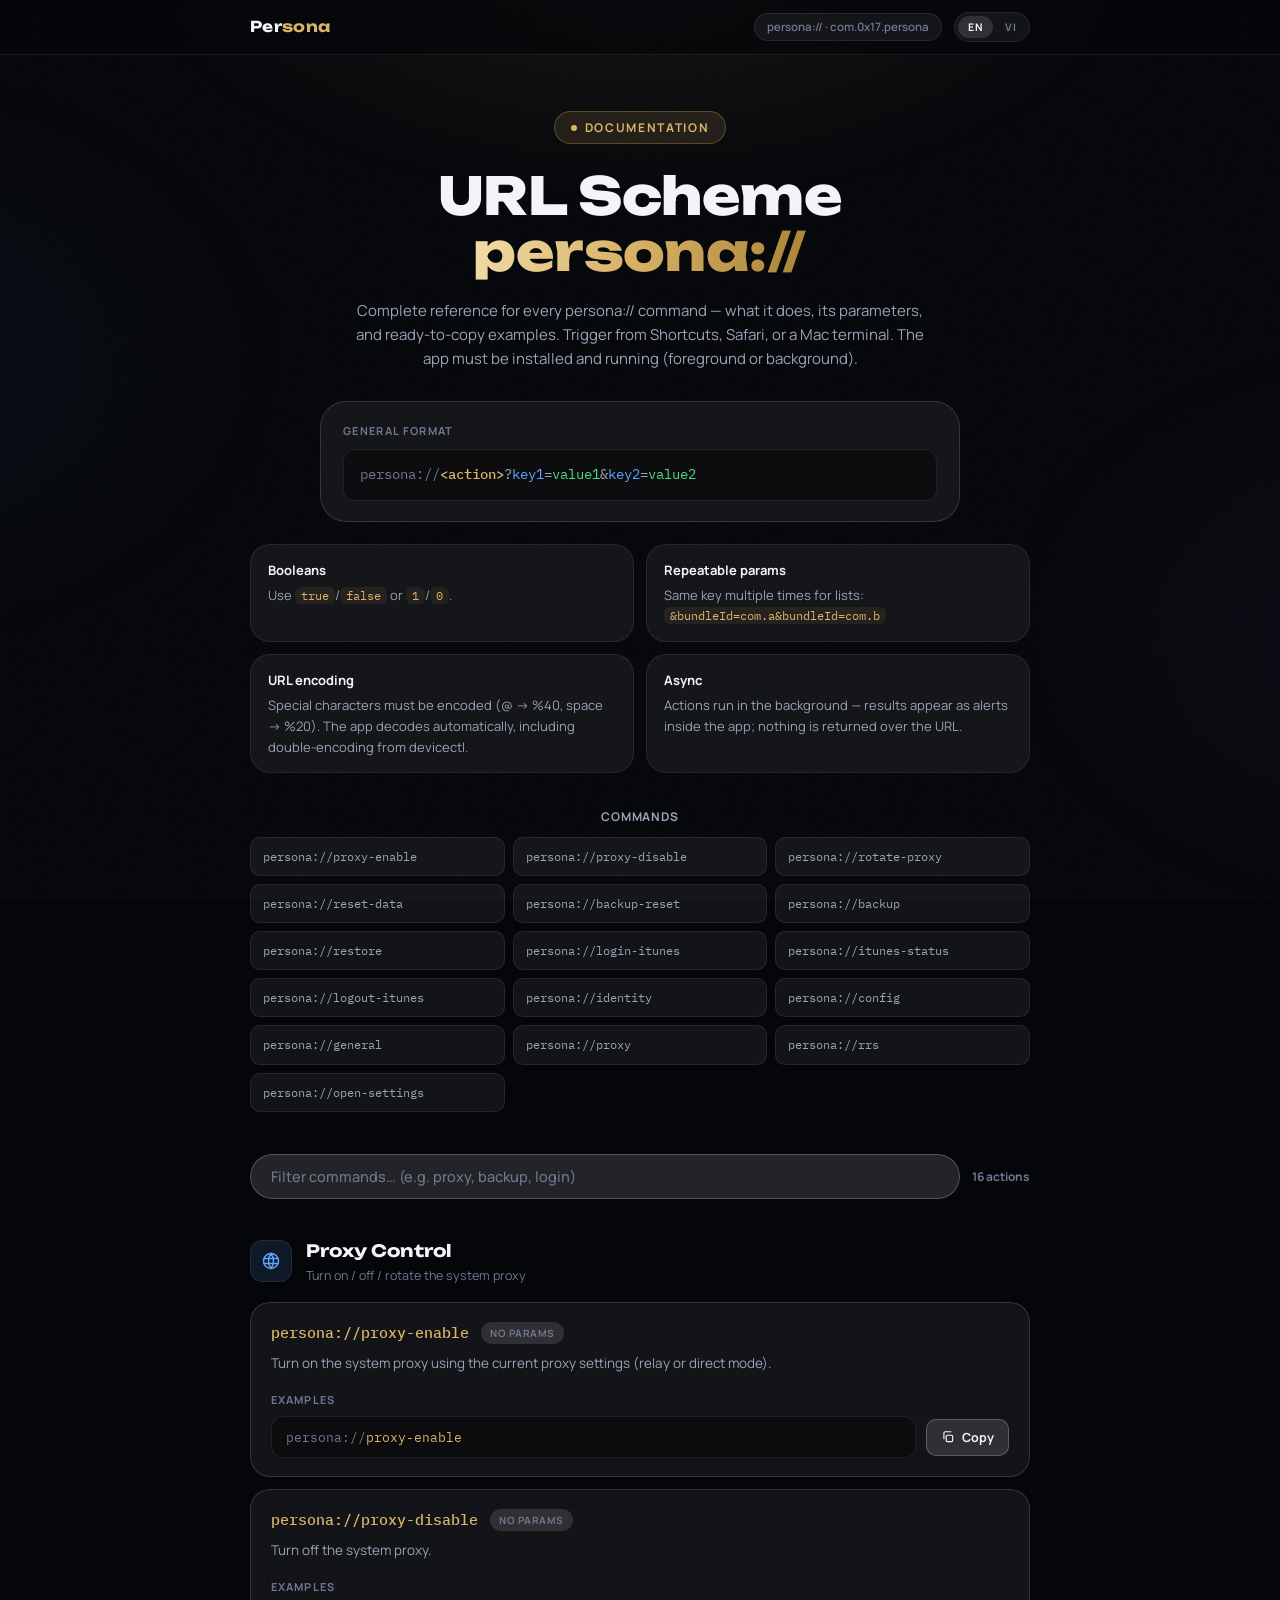
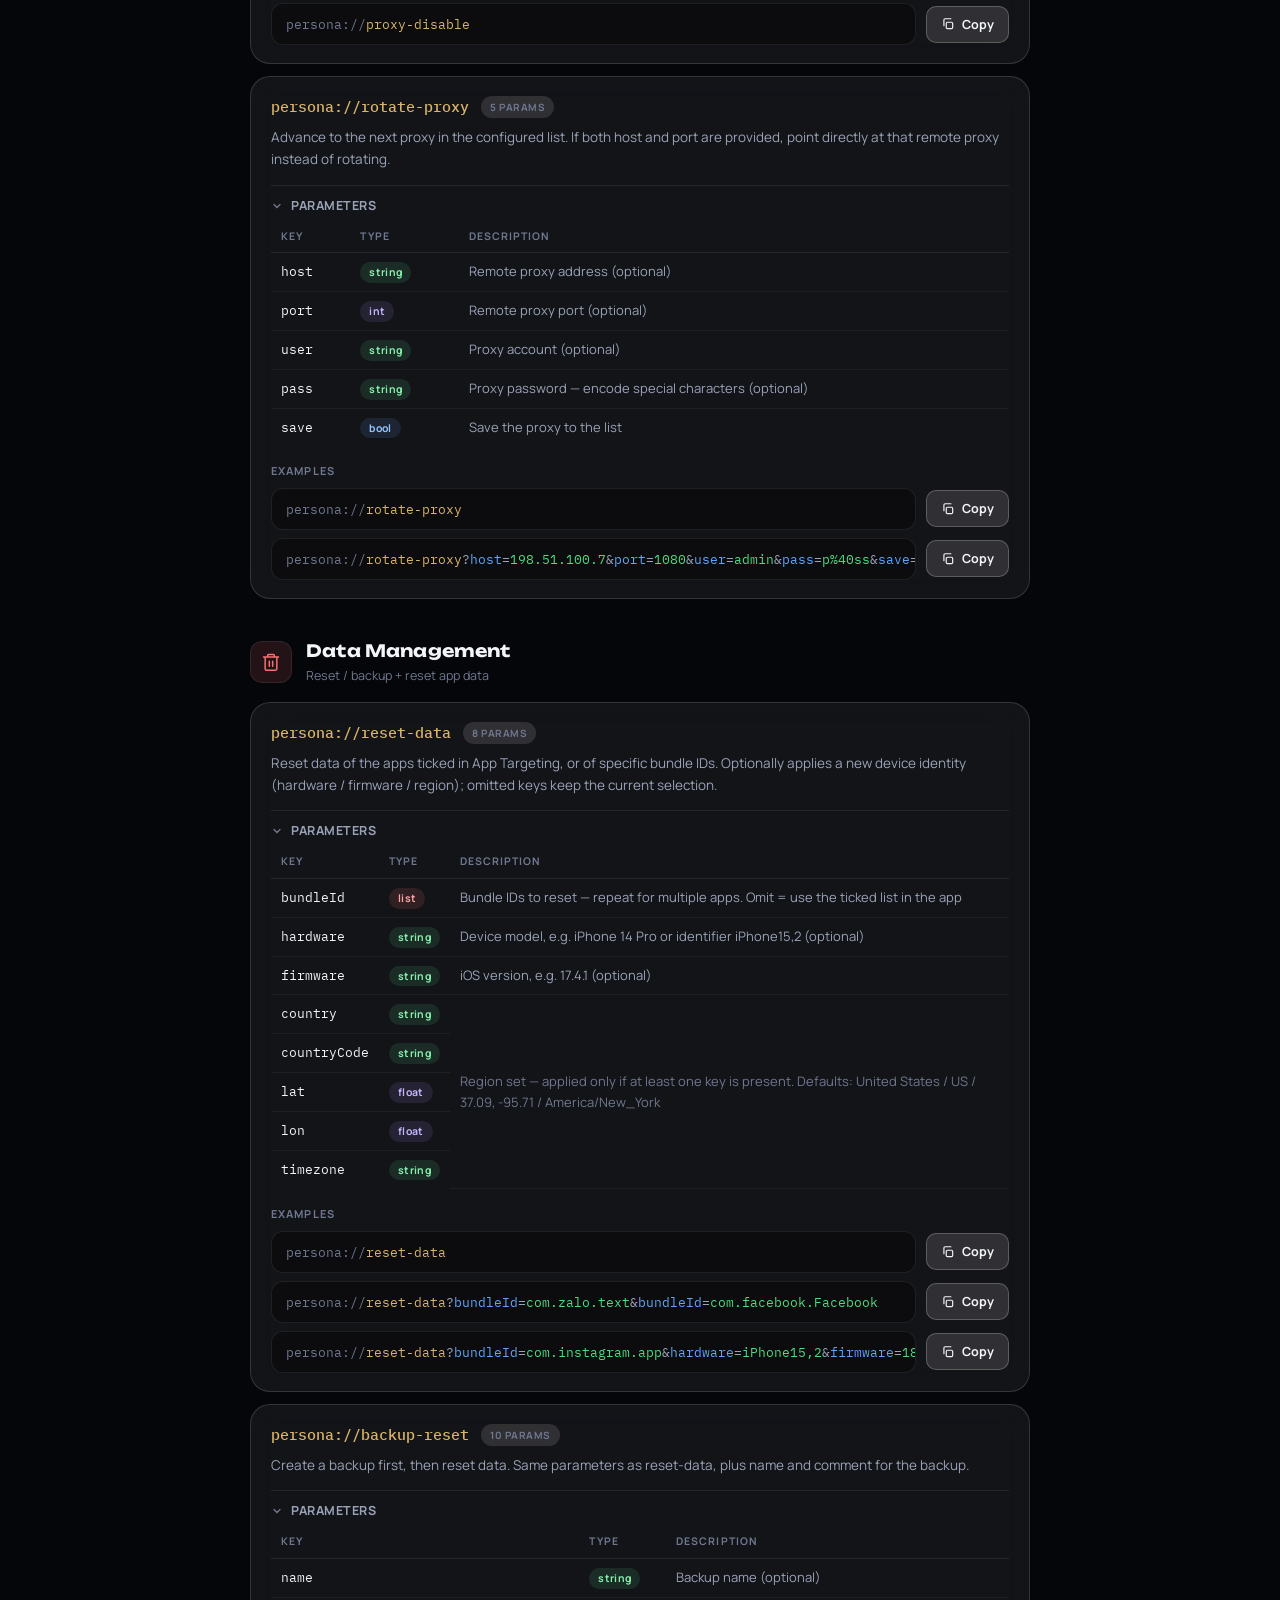
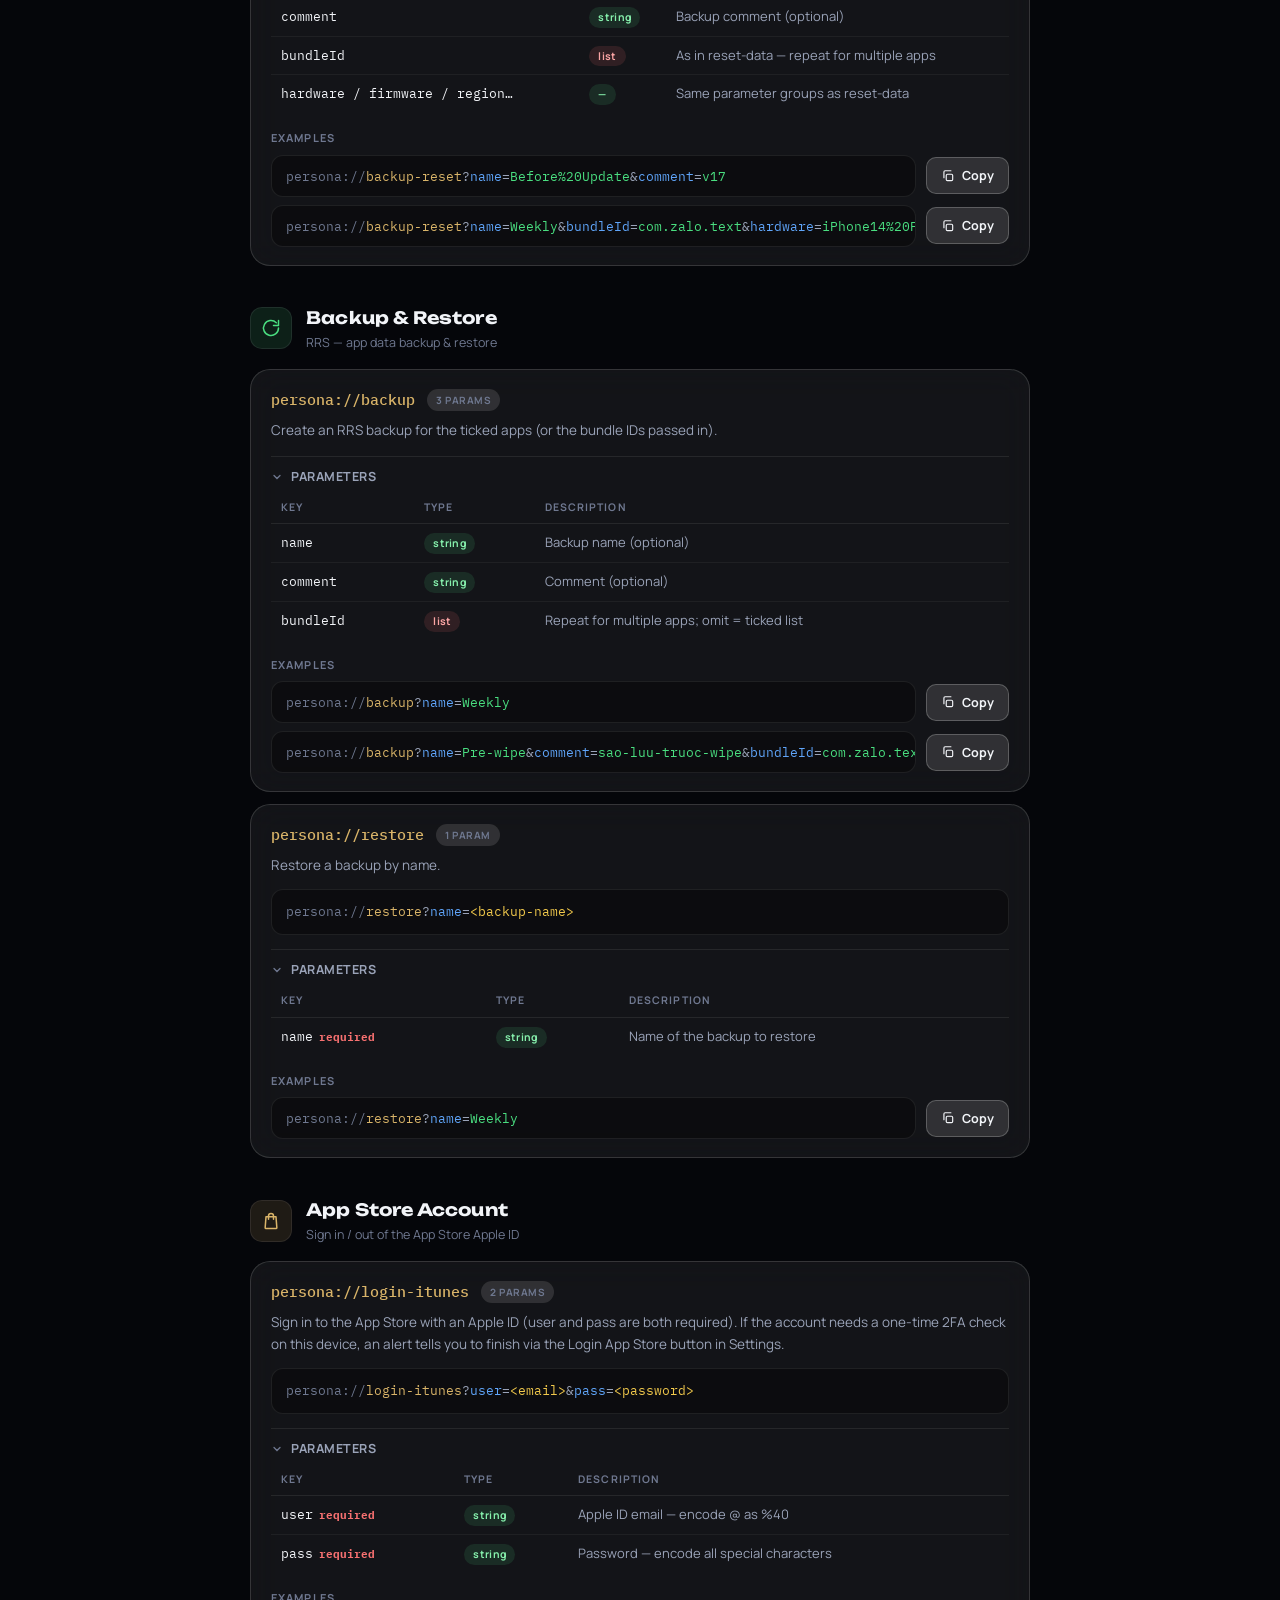
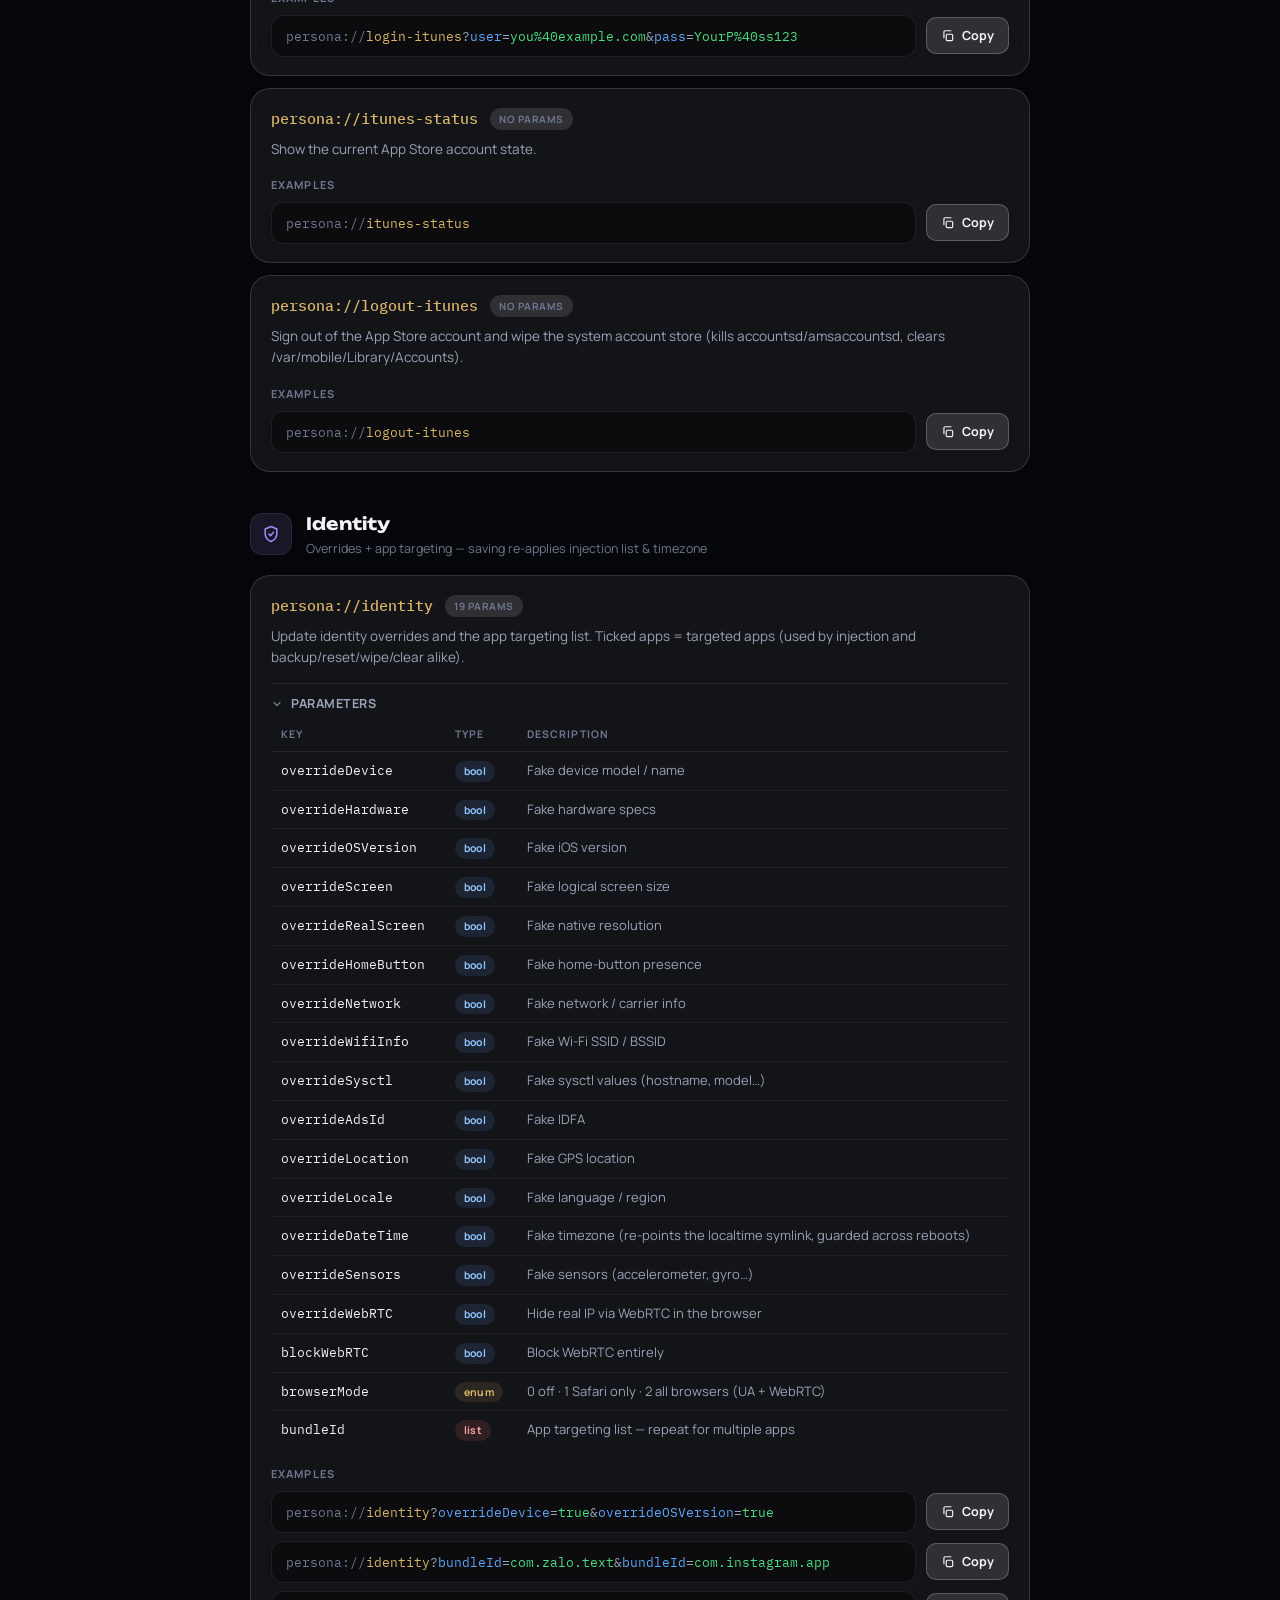
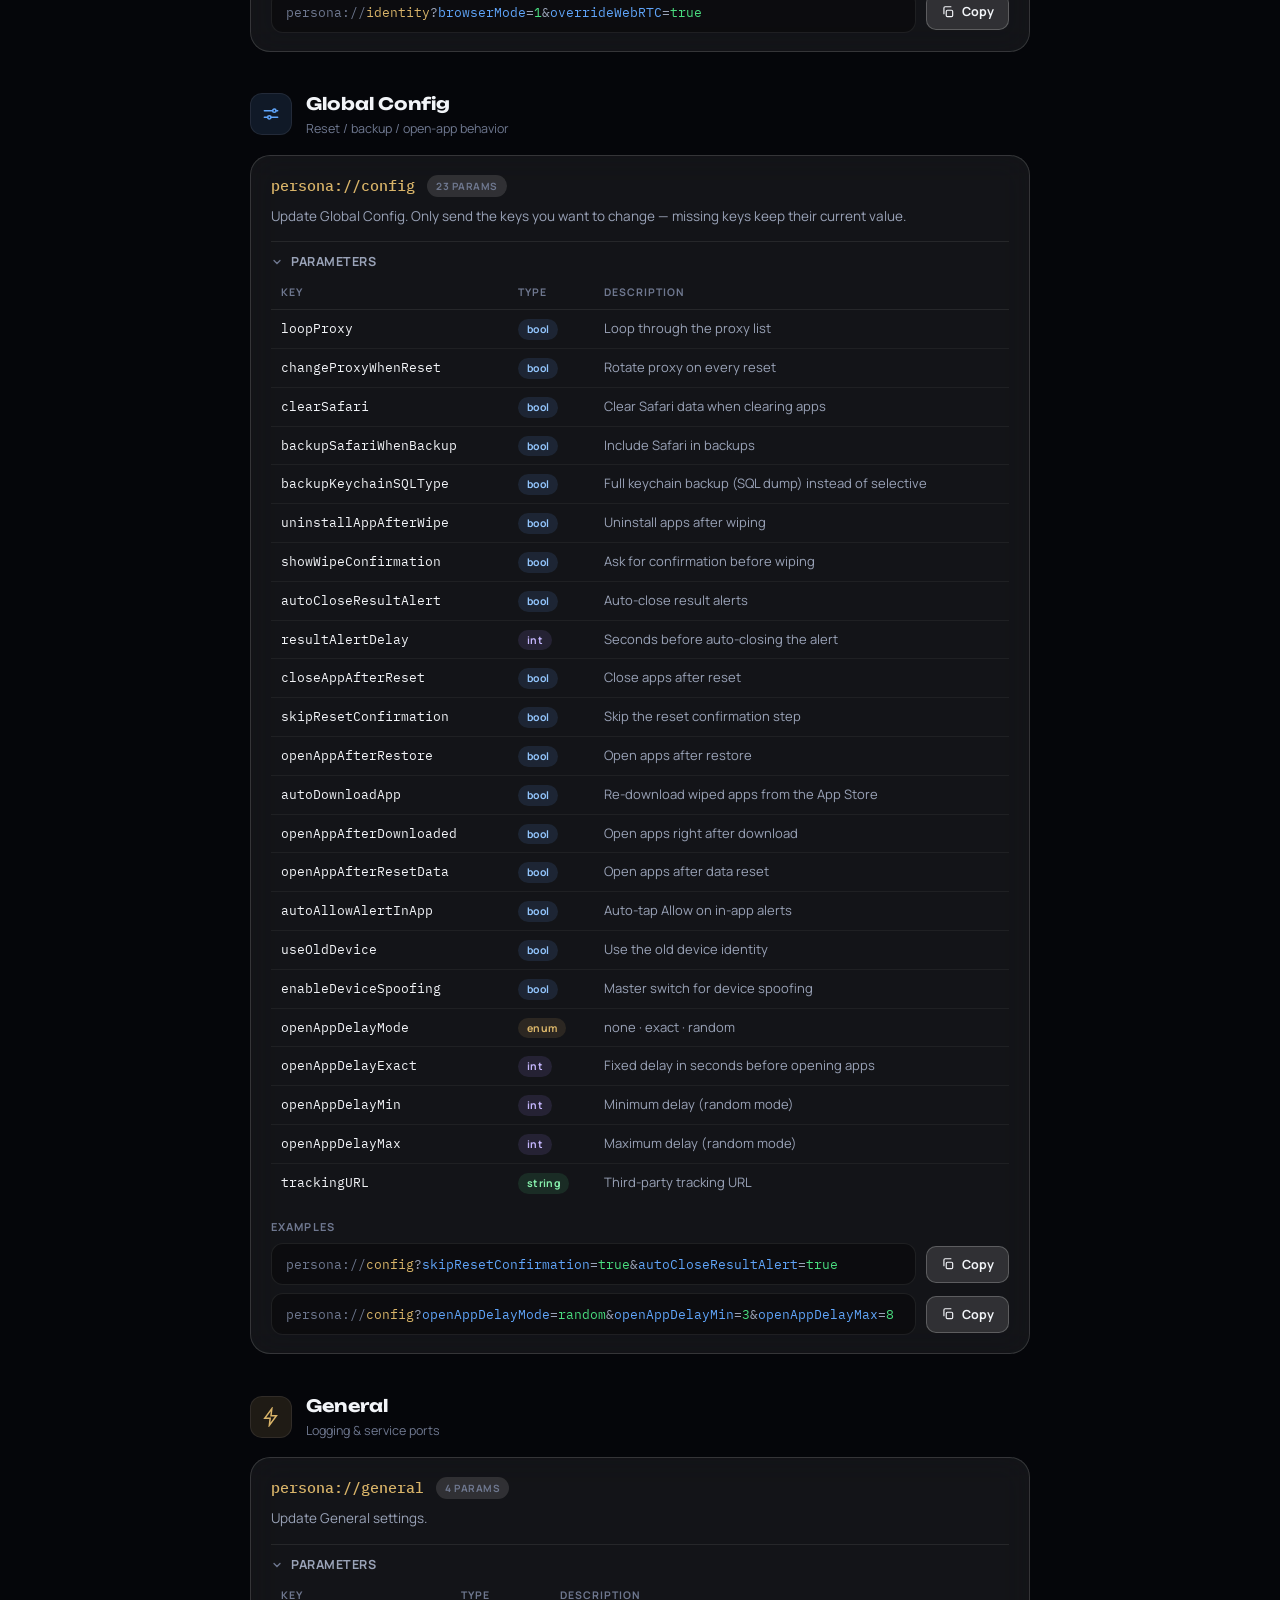
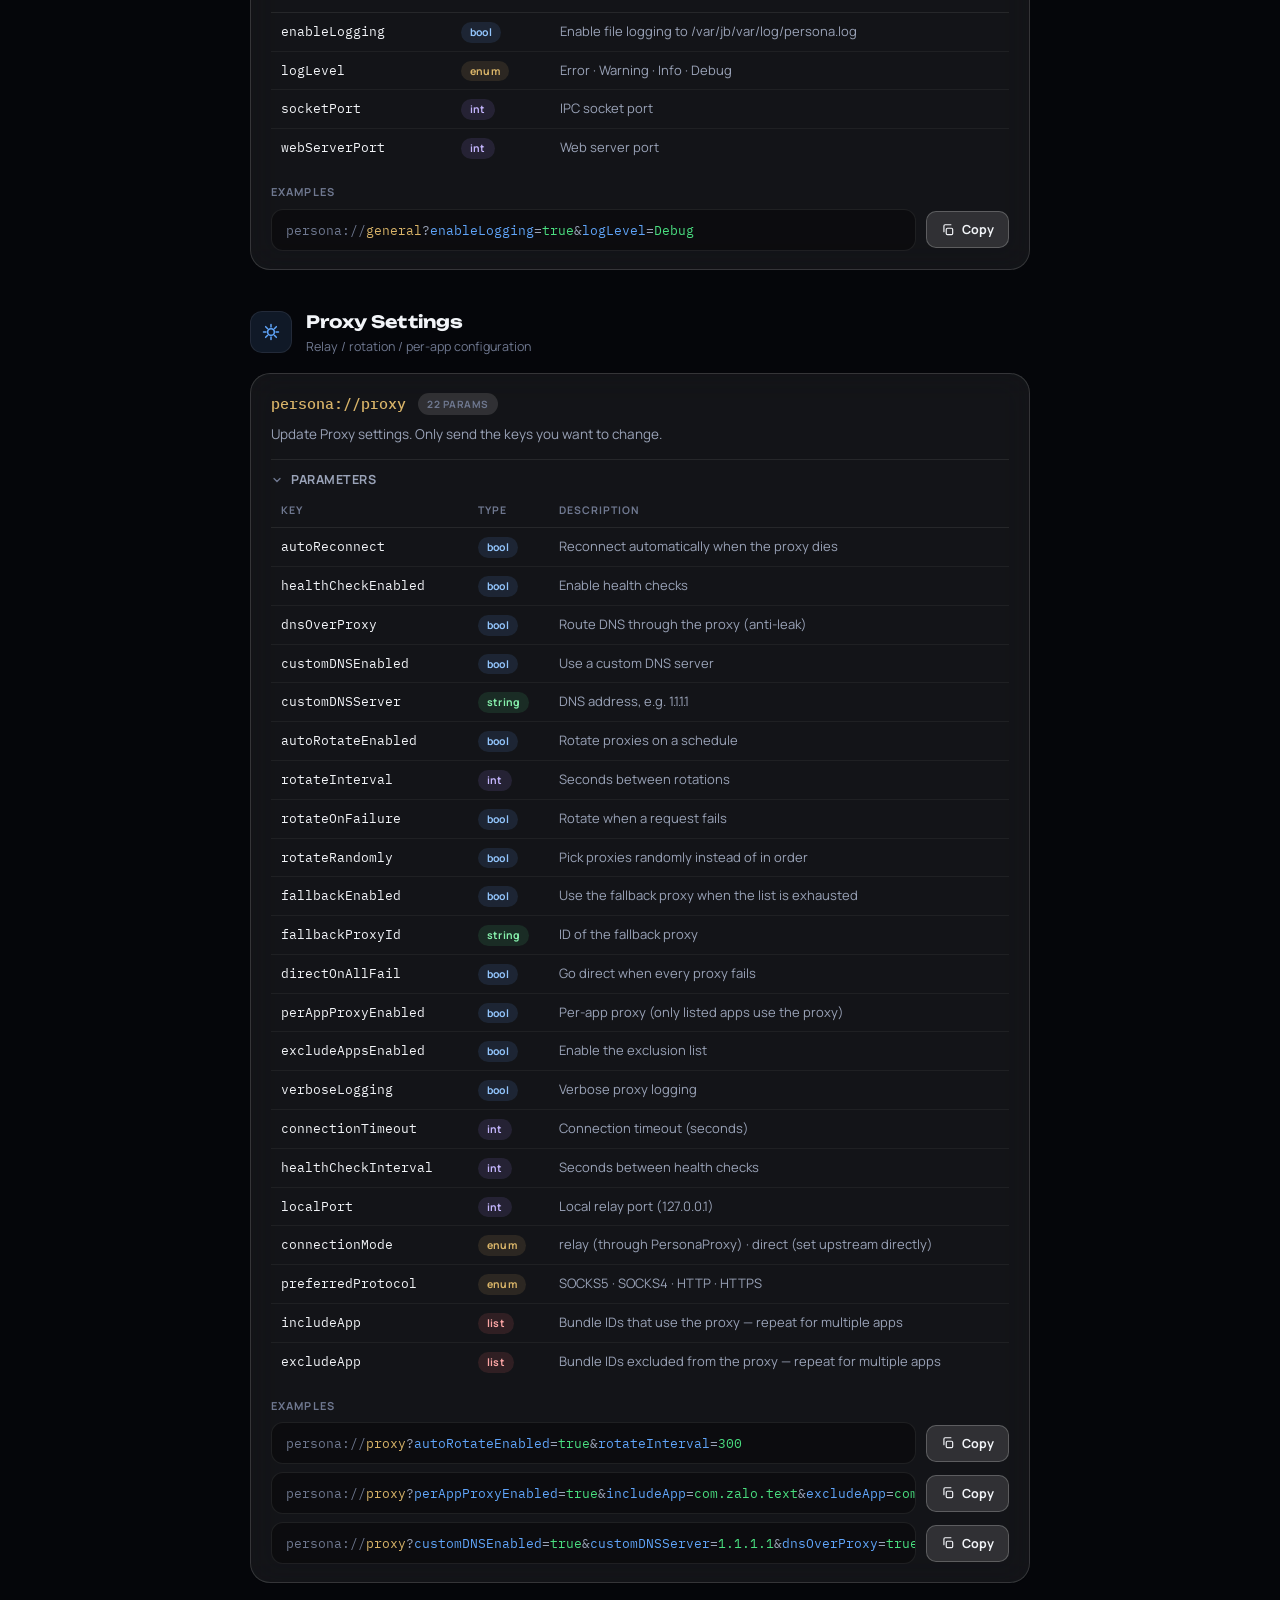
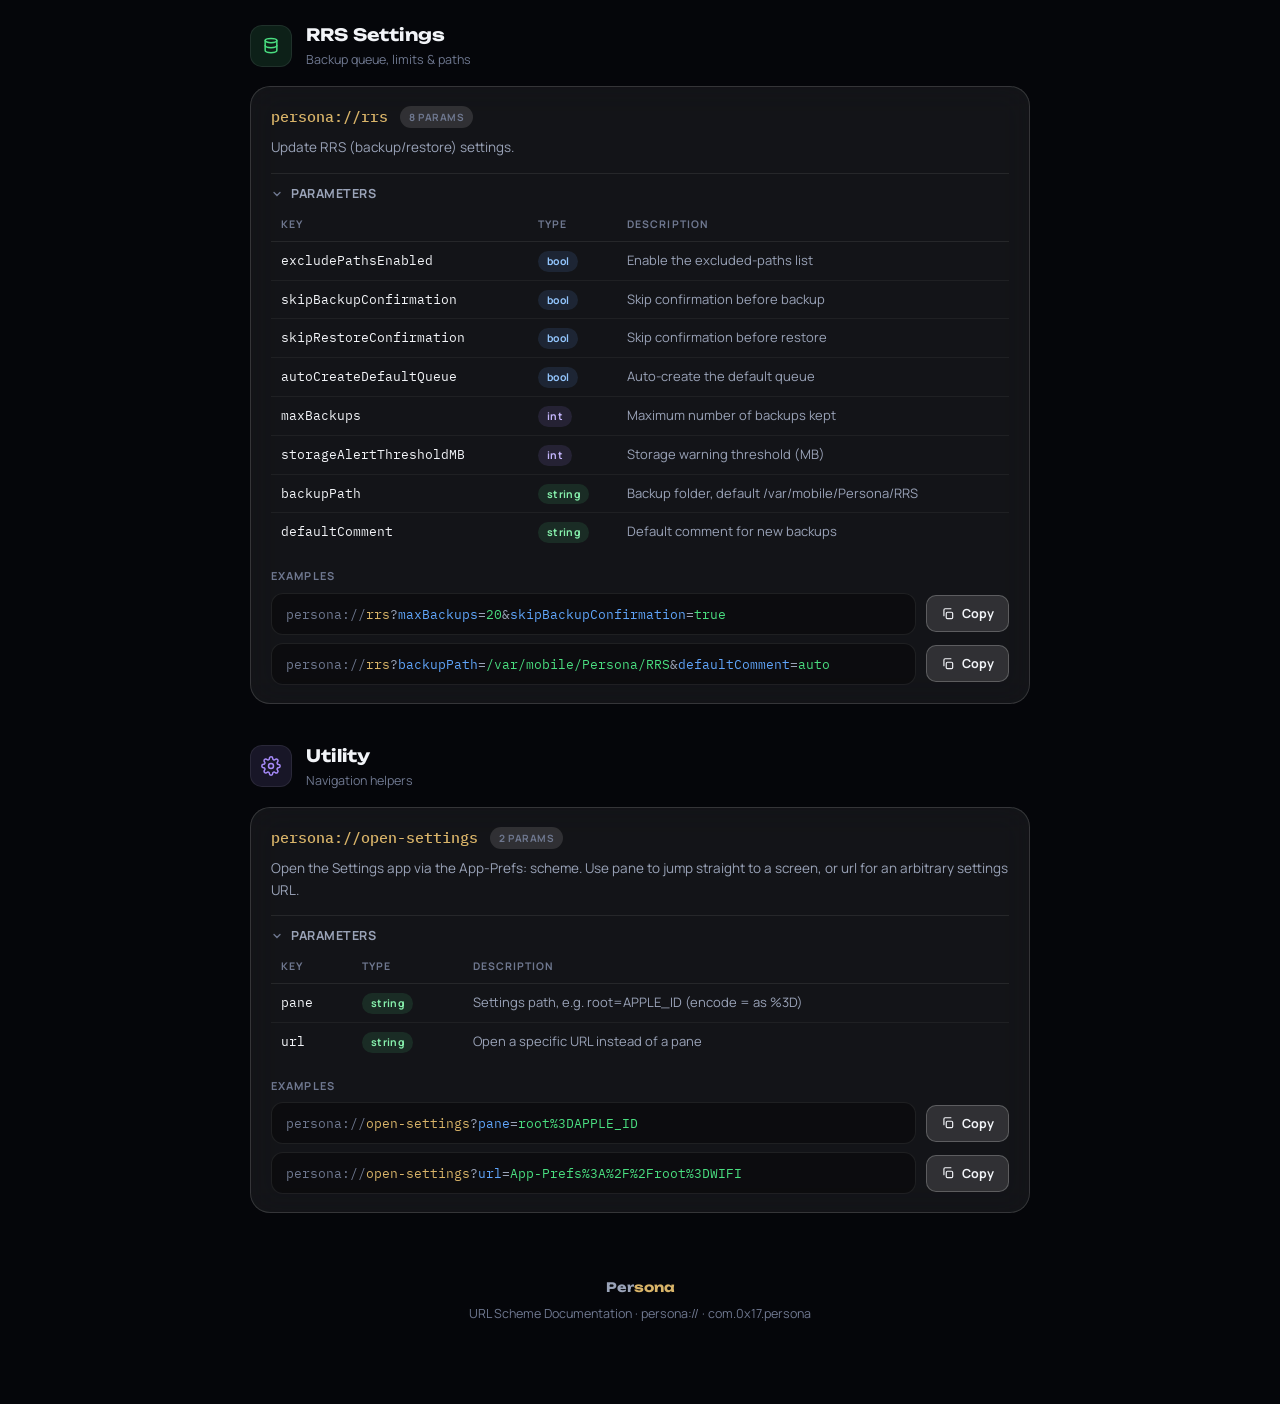
==== commit 8b1bc0a3: "docs: 2.4.0 changelog + URL schemes (enableForSystemApps removed)" ====
--- a/URL-SCHEMES.html
+++ b/URL-SCHEMES.html
@@ -570,7 +570,6 @@
           <tr><td class="pk">overrideSensors</td><td><span class="pill bool">bool</span></td><td data-en="Fake sensors (accelerometer, gyro…)" data-vi="Gia mạo cảm biến (accelerometer, gyro…)">Fake sensors (accelerometer, gyro…)</td></tr>
           <tr><td class="pk">overrideWebRTC</td><td><span class="pill bool">bool</span></td><td data-en="Hide real IP via WebRTC in the browser" data-vi="Che IP thật qua WebRTC trong browser">Hide real IP via WebRTC in the browser</td></tr>
           <tr><td class="pk">blockWebRTC</td><td><span class="pill bool">bool</span></td><td data-en="Block WebRTC entirely" data-vi="Khóa hoàn toàn WebRTC">Block WebRTC entirely</td></tr>
-          <tr><td class="pk">enableForSystemApps</td><td><span class="pill bool">bool</span></td><td data-en="Also apply to system apps" data-vi="Áp dụng cho cả app hệ thống">Also apply to system apps</td></tr>
           <tr><td class="pk">browserMode</td><td><span class="pill enum">enum</span></td><td data-en="0 off · 1 Safari only · 2 all browsers (UA + WebRTC)" data-vi="0 tắt · 1 chỉ Safari · 2 mọi browser (UA + WebRTC)">0 off · 1 Safari only · 2 all browsers (UA + WebRTC)</td></tr>
           <tr><td class="pk">bundleId</td><td><span class="pill list">list</span></td><td data-en="App targeting list — repeat for multiple apps" data-vi="Danh sách app targeting — lặp lại cho nhiều app">App targeting list — repeat for multiple apps</td></tr>
         </table>
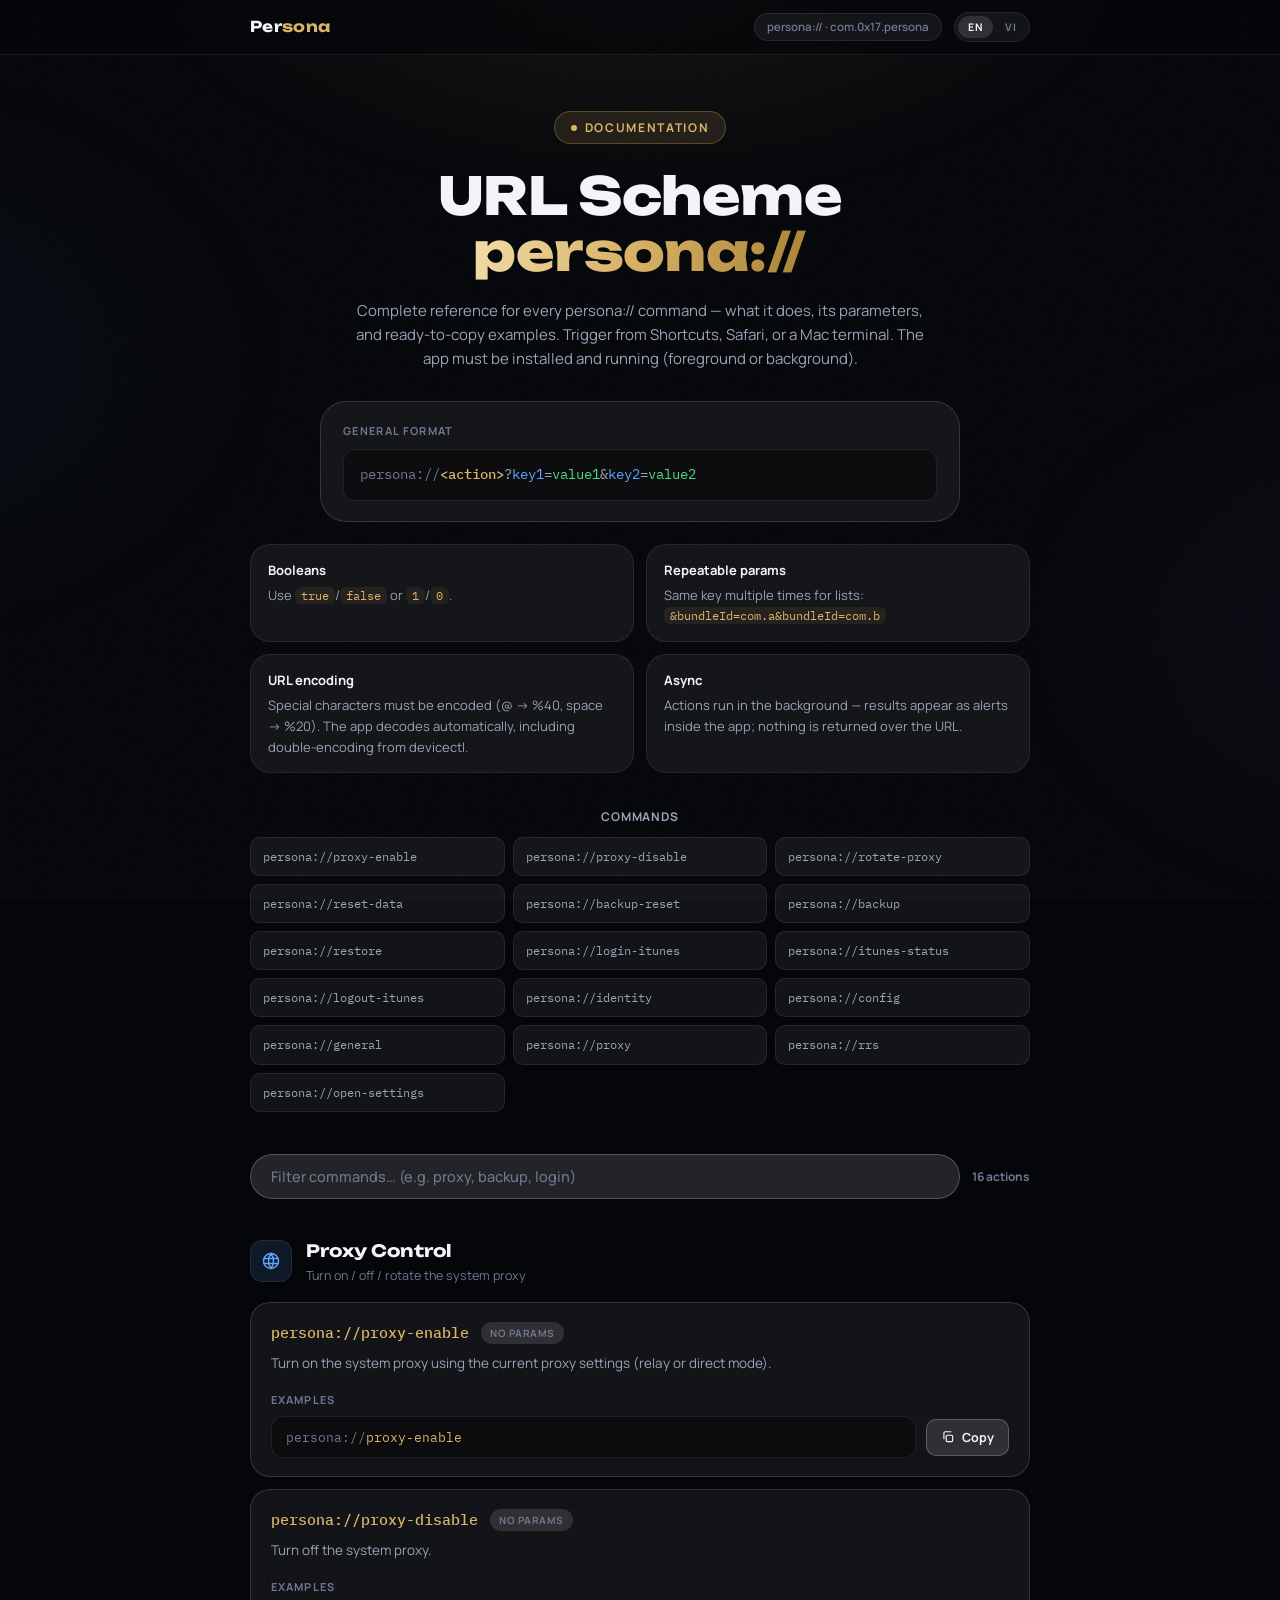
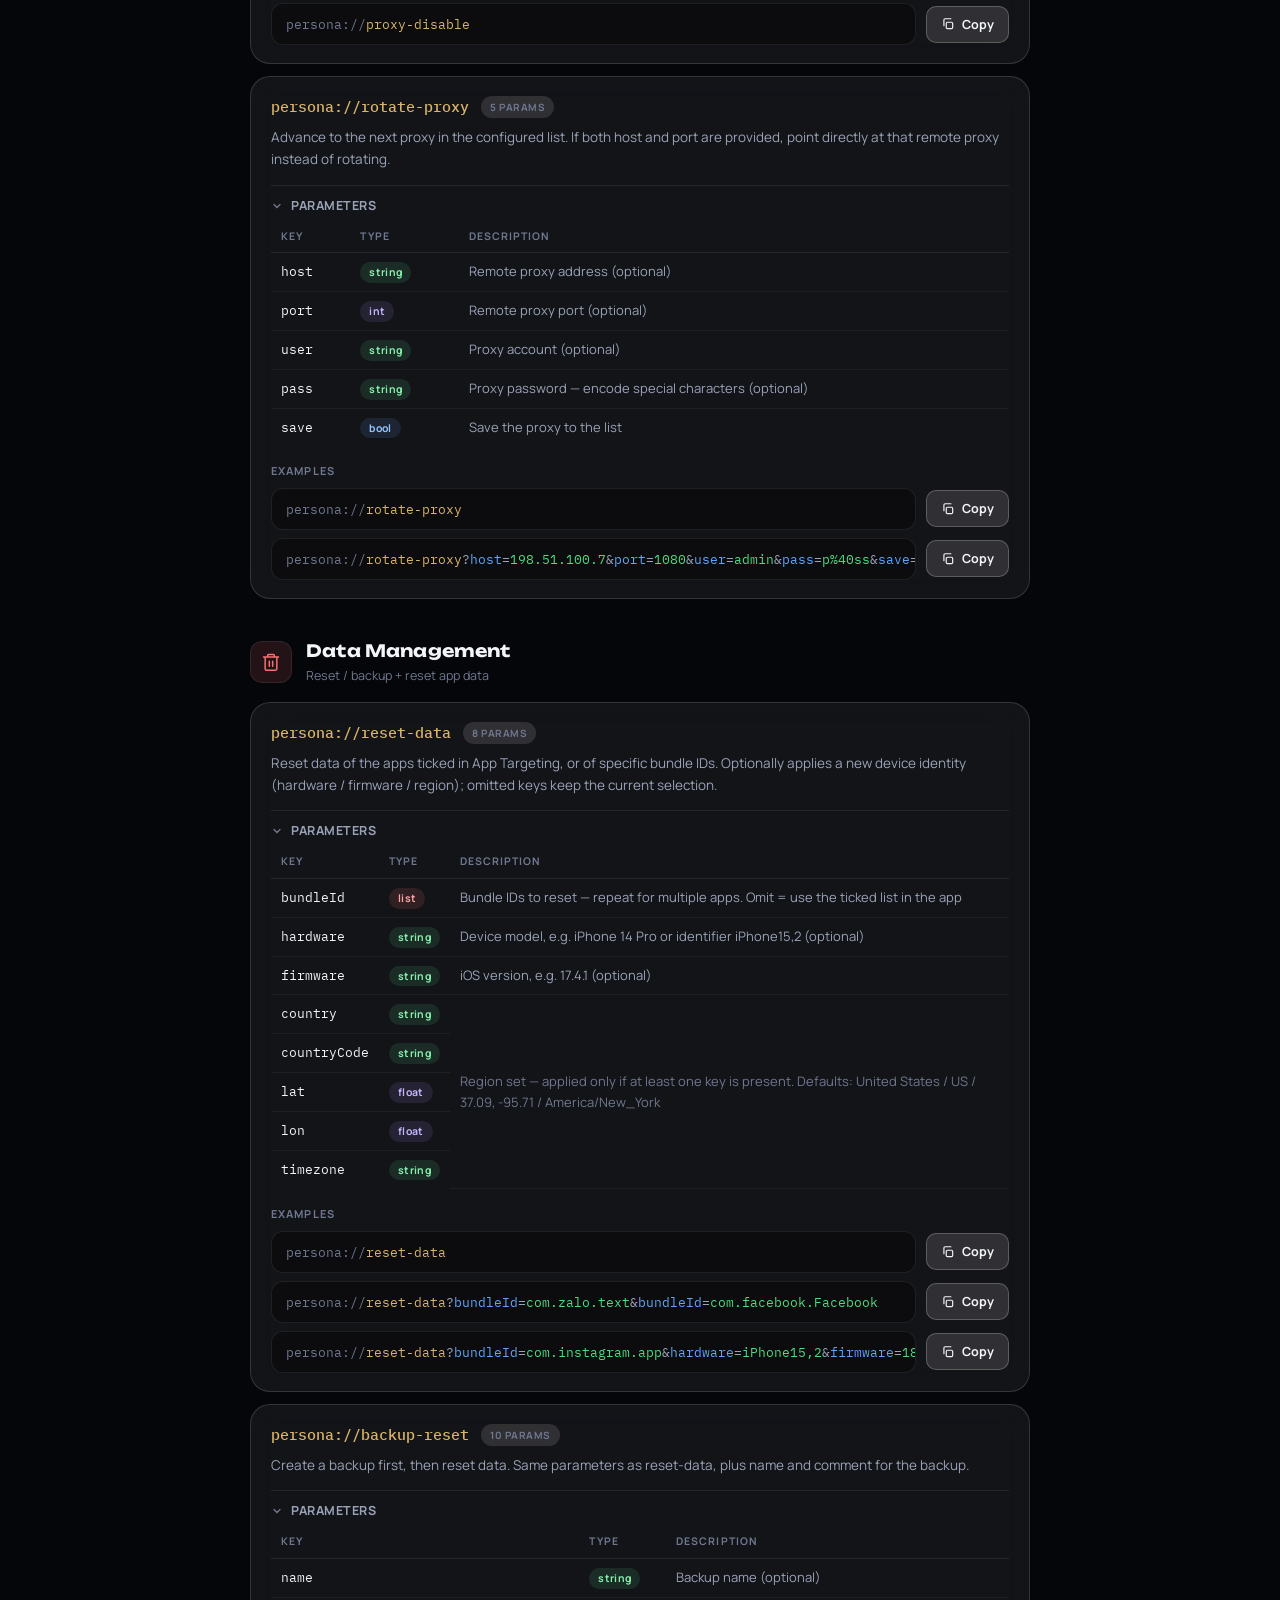
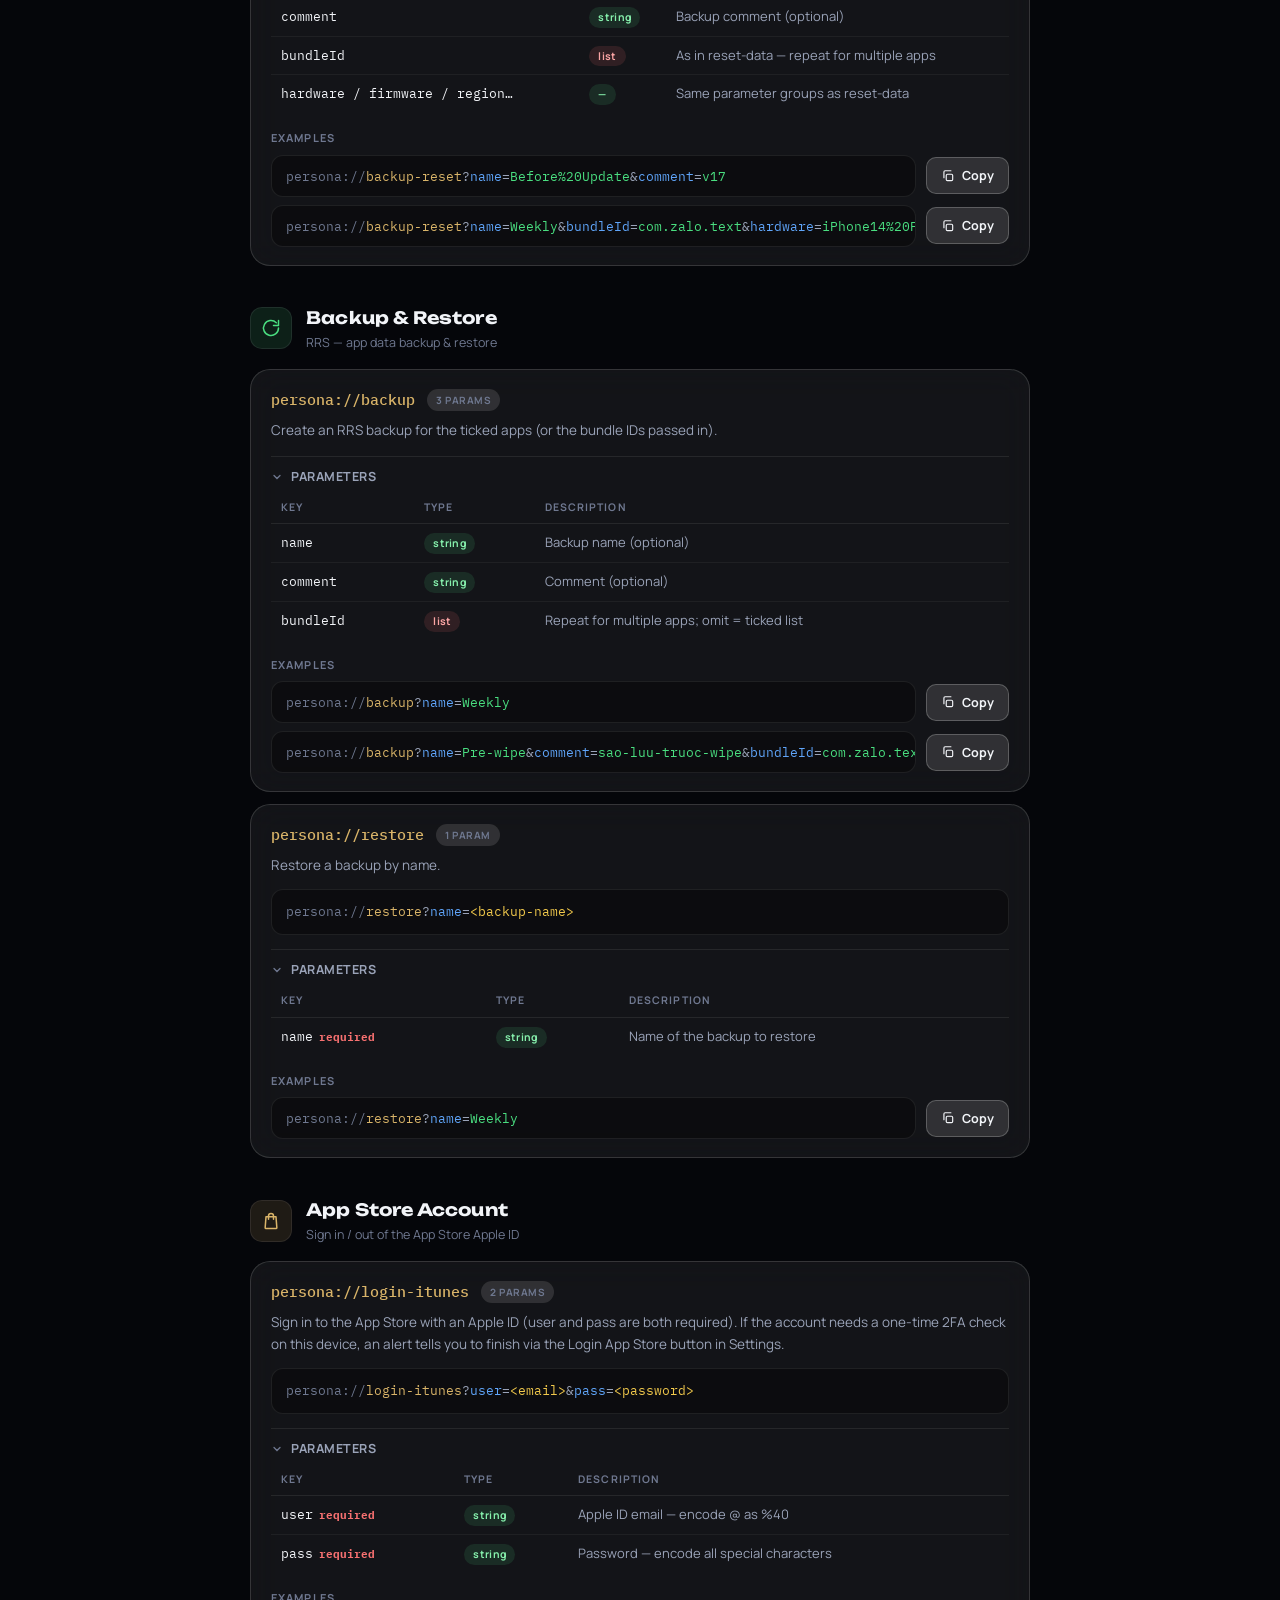
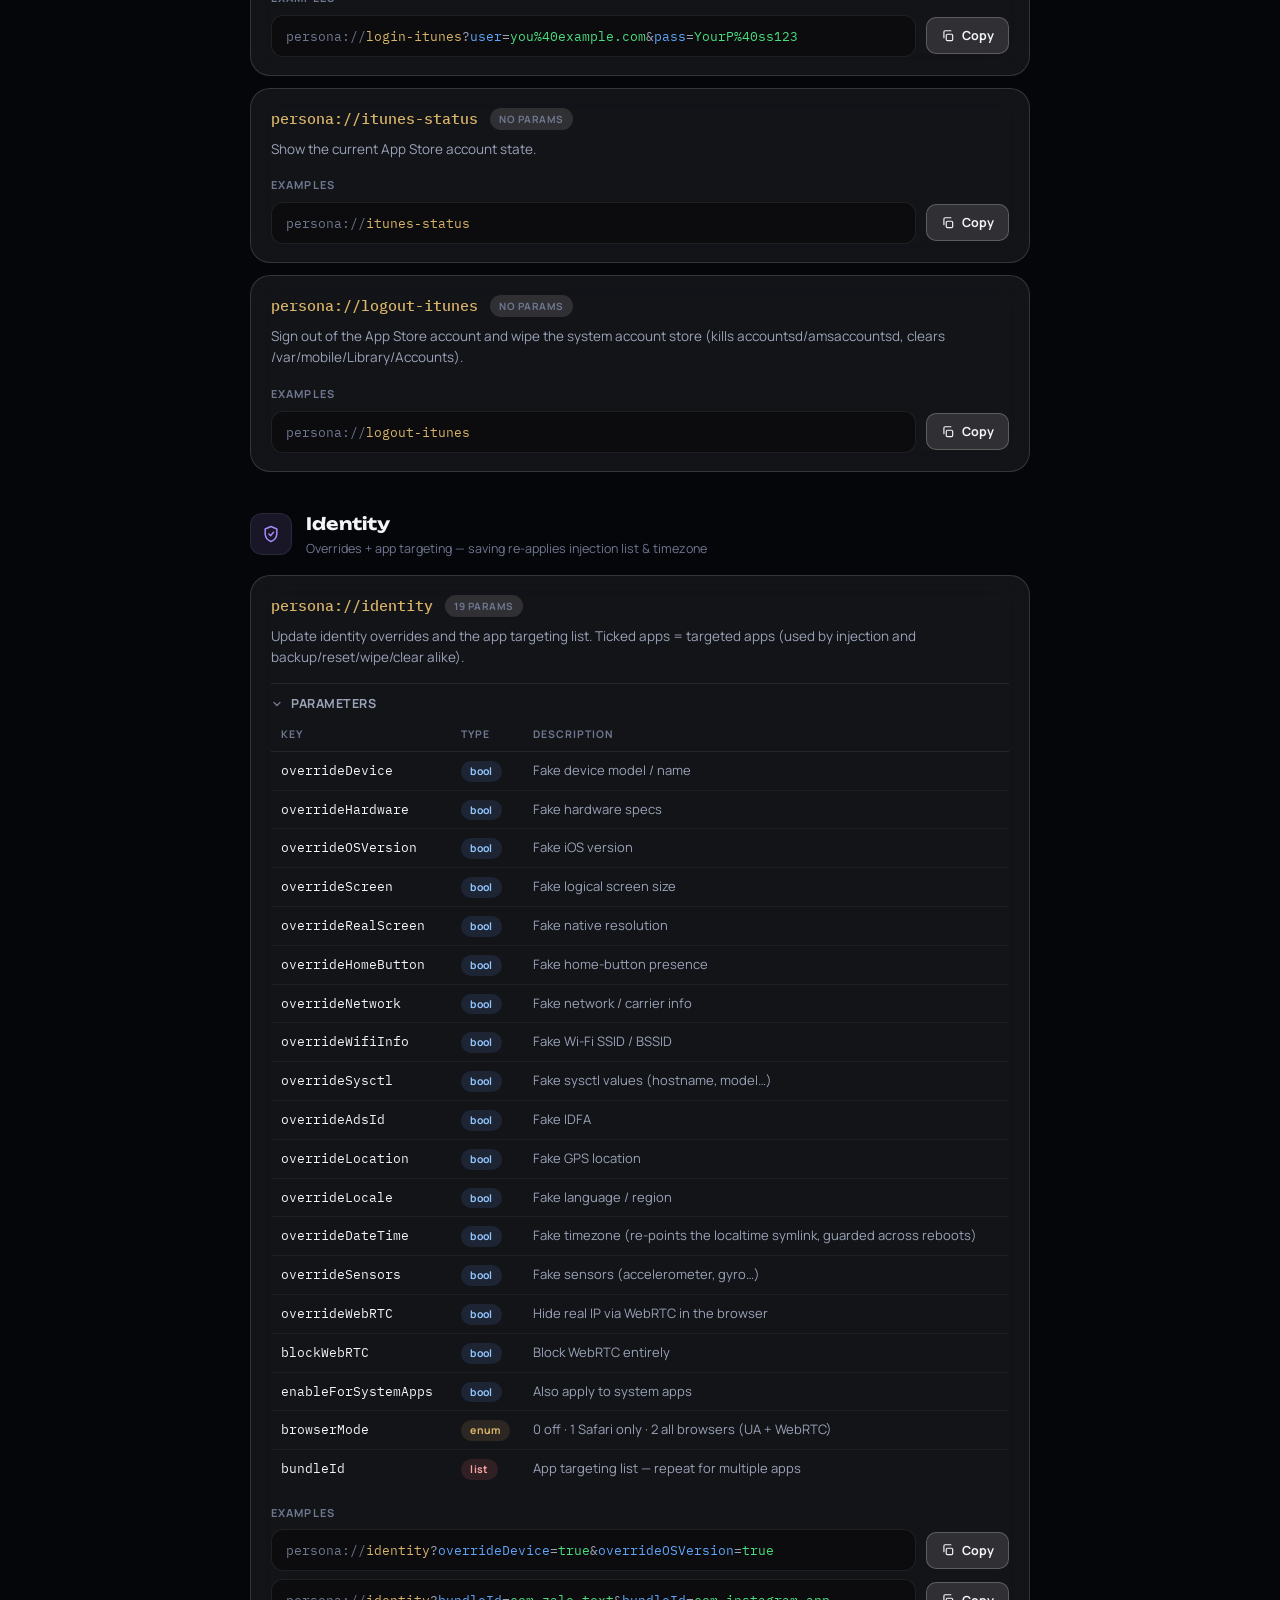
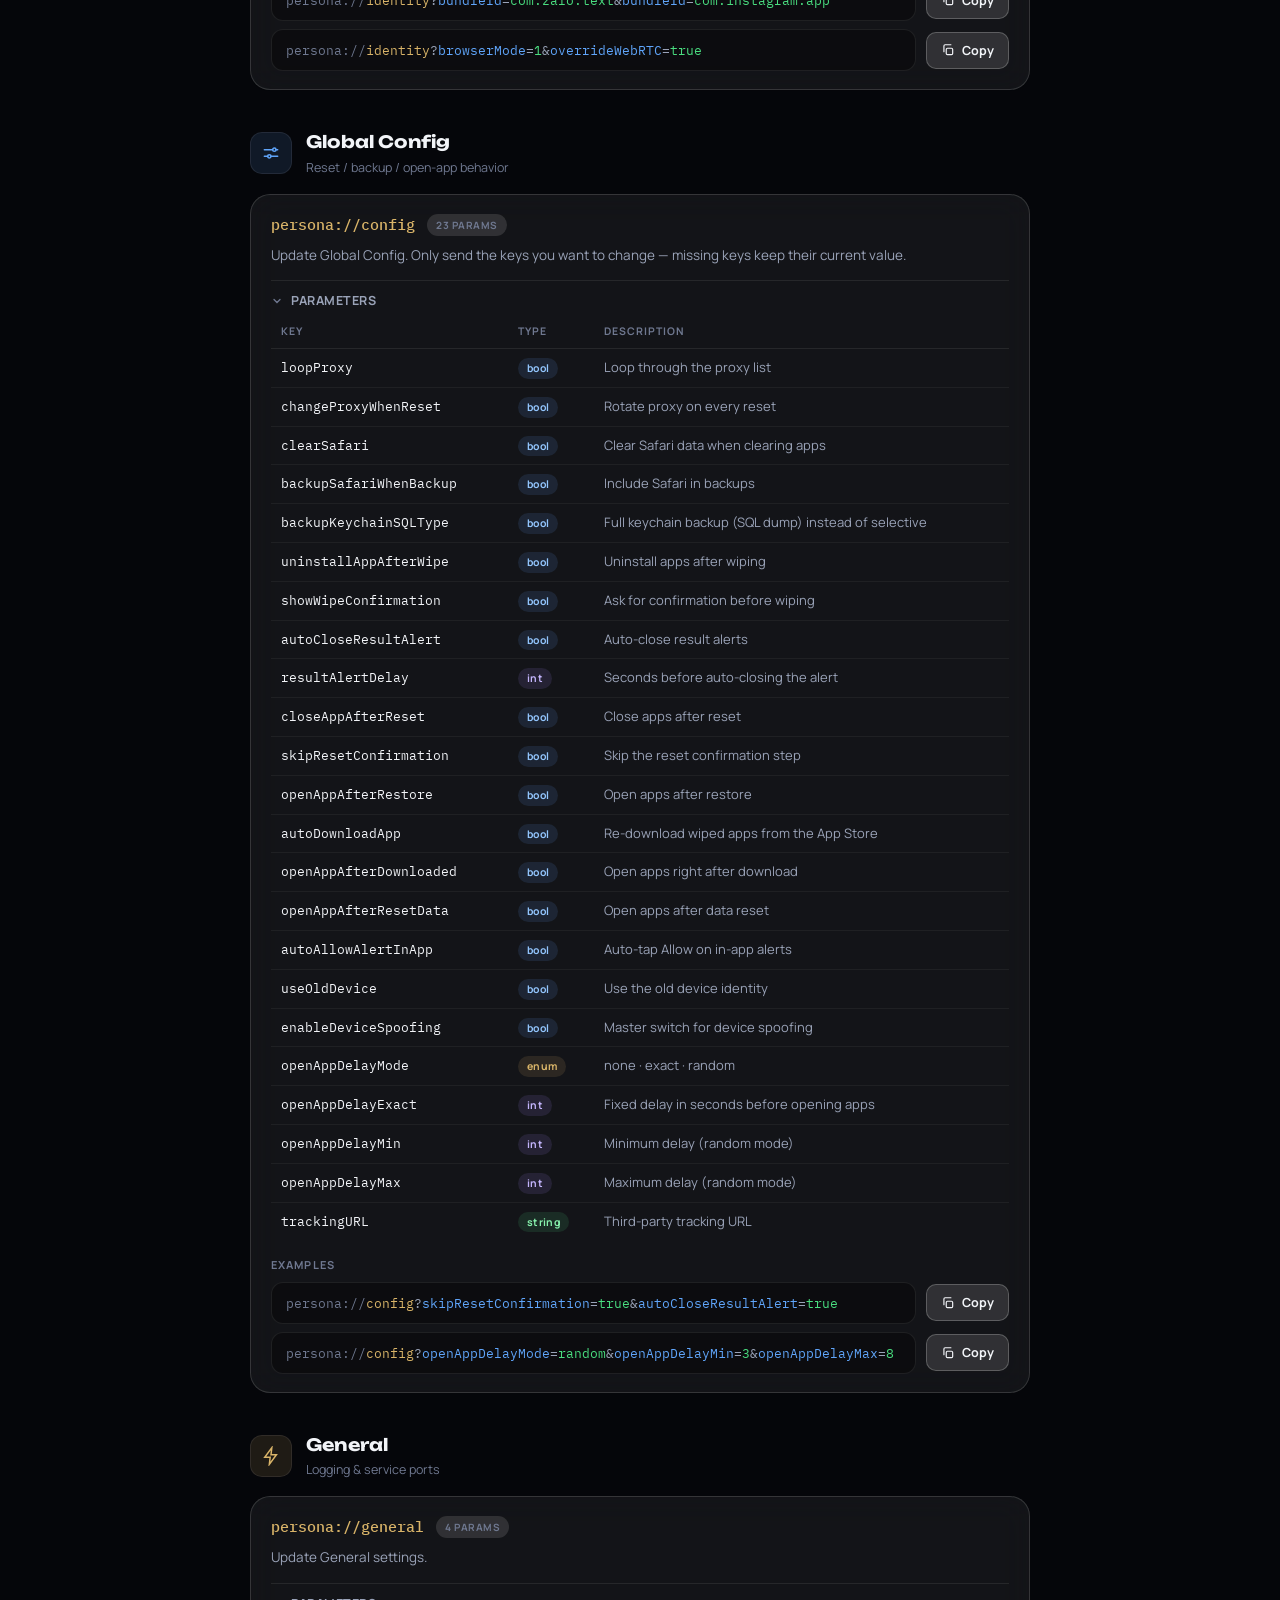
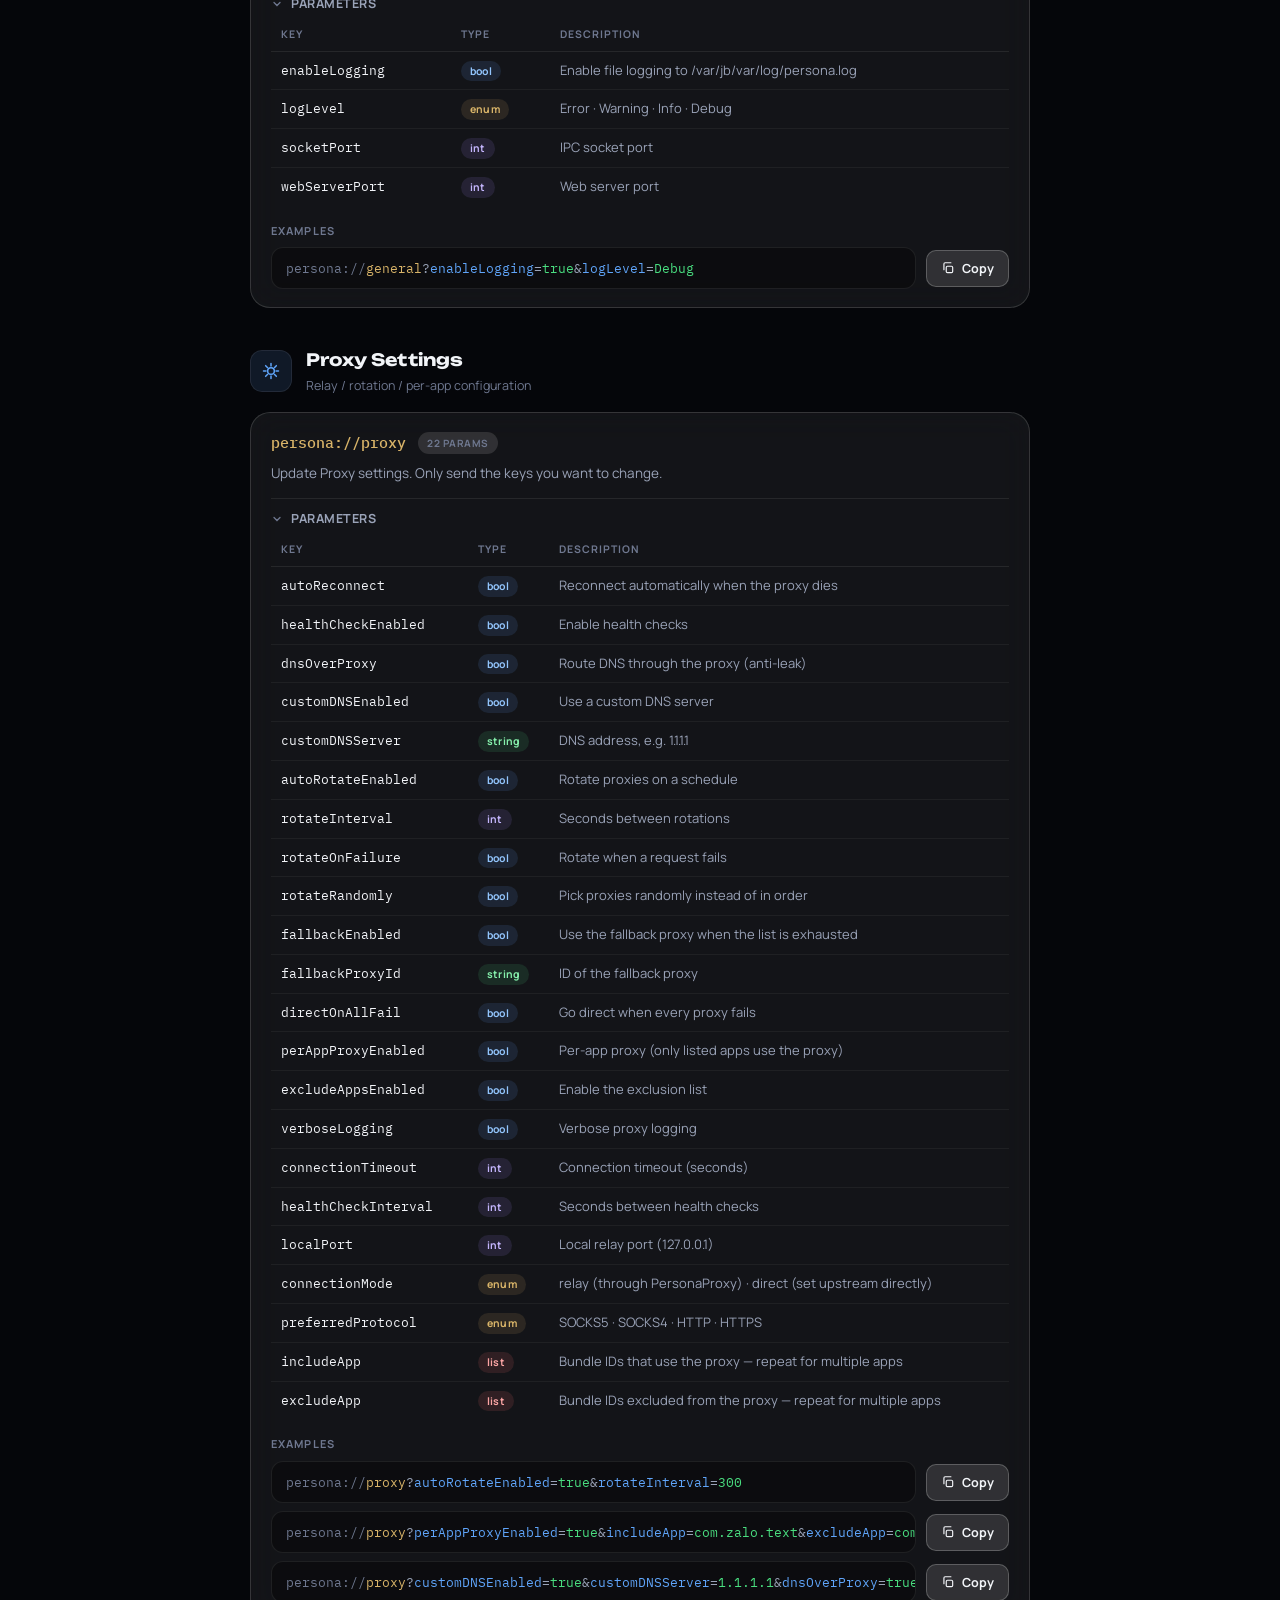
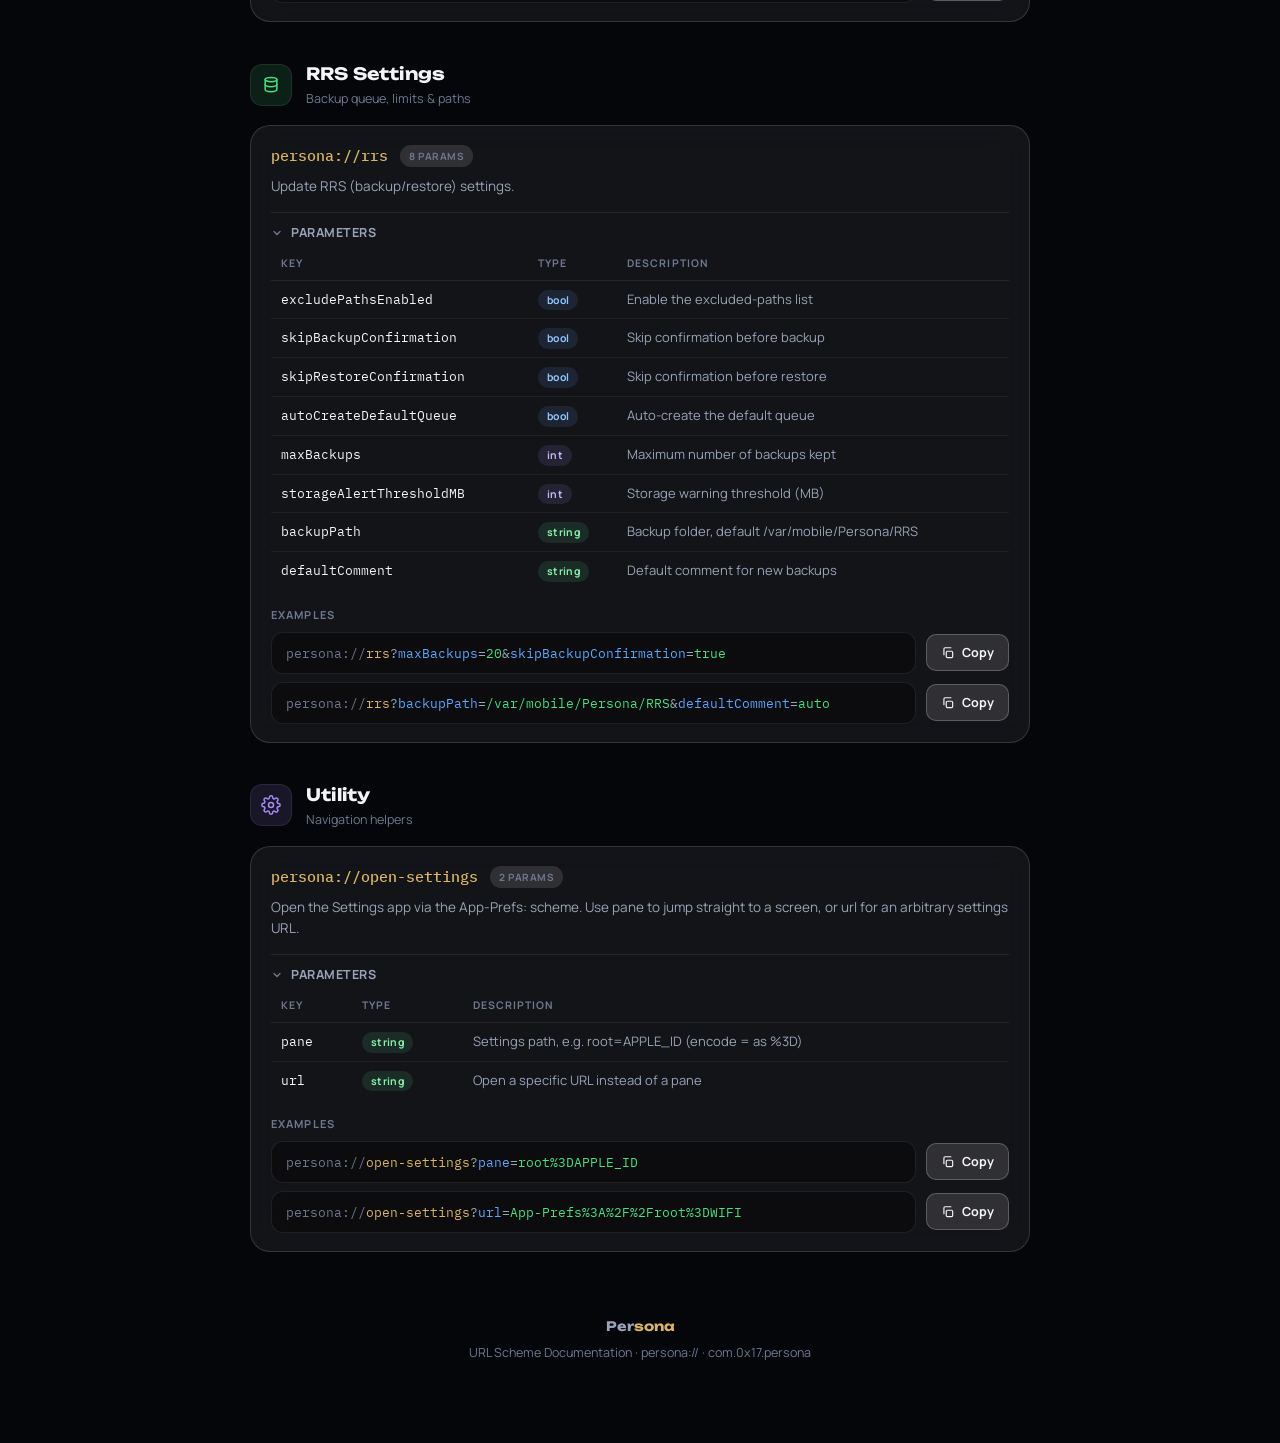
==== commit b0b1c83e: "docs: changelog 2.6.0" ====
--- a/URL-SCHEMES.html
+++ b/URL-SCHEMES.html
@@ -570,6 +570,7 @@
           <tr><td class="pk">overrideSensors</td><td><span class="pill bool">bool</span></td><td data-en="Fake sensors (accelerometer, gyro…)" data-vi="Gia mạo cảm biến (accelerometer, gyro…)">Fake sensors (accelerometer, gyro…)</td></tr>
           <tr><td class="pk">overrideWebRTC</td><td><span class="pill bool">bool</span></td><td data-en="Hide real IP via WebRTC in the browser" data-vi="Che IP thật qua WebRTC trong browser">Hide real IP via WebRTC in the browser</td></tr>
           <tr><td class="pk">blockWebRTC</td><td><span class="pill bool">bool</span></td><td data-en="Block WebRTC entirely" data-vi="Khóa hoàn toàn WebRTC">Block WebRTC entirely</td></tr>
+          <tr><td class="pk">enableForSystemApps</td><td><span class="pill bool">bool</span></td><td data-en="Also apply to system apps" data-vi="Áp dụng cho cả app hệ thống">Also apply to system apps</td></tr>
           <tr><td class="pk">browserMode</td><td><span class="pill enum">enum</span></td><td data-en="0 off · 1 Safari only · 2 all browsers (UA + WebRTC)" data-vi="0 tắt · 1 chỉ Safari · 2 mọi browser (UA + WebRTC)">0 off · 1 Safari only · 2 all browsers (UA + WebRTC)</td></tr>
           <tr><td class="pk">bundleId</td><td><span class="pill list">list</span></td><td data-en="App targeting list — repeat for multiple apps" data-vi="Danh sách app targeting — lặp lại cho nhiều app">App targeting list — repeat for multiple apps</td></tr>
         </table>
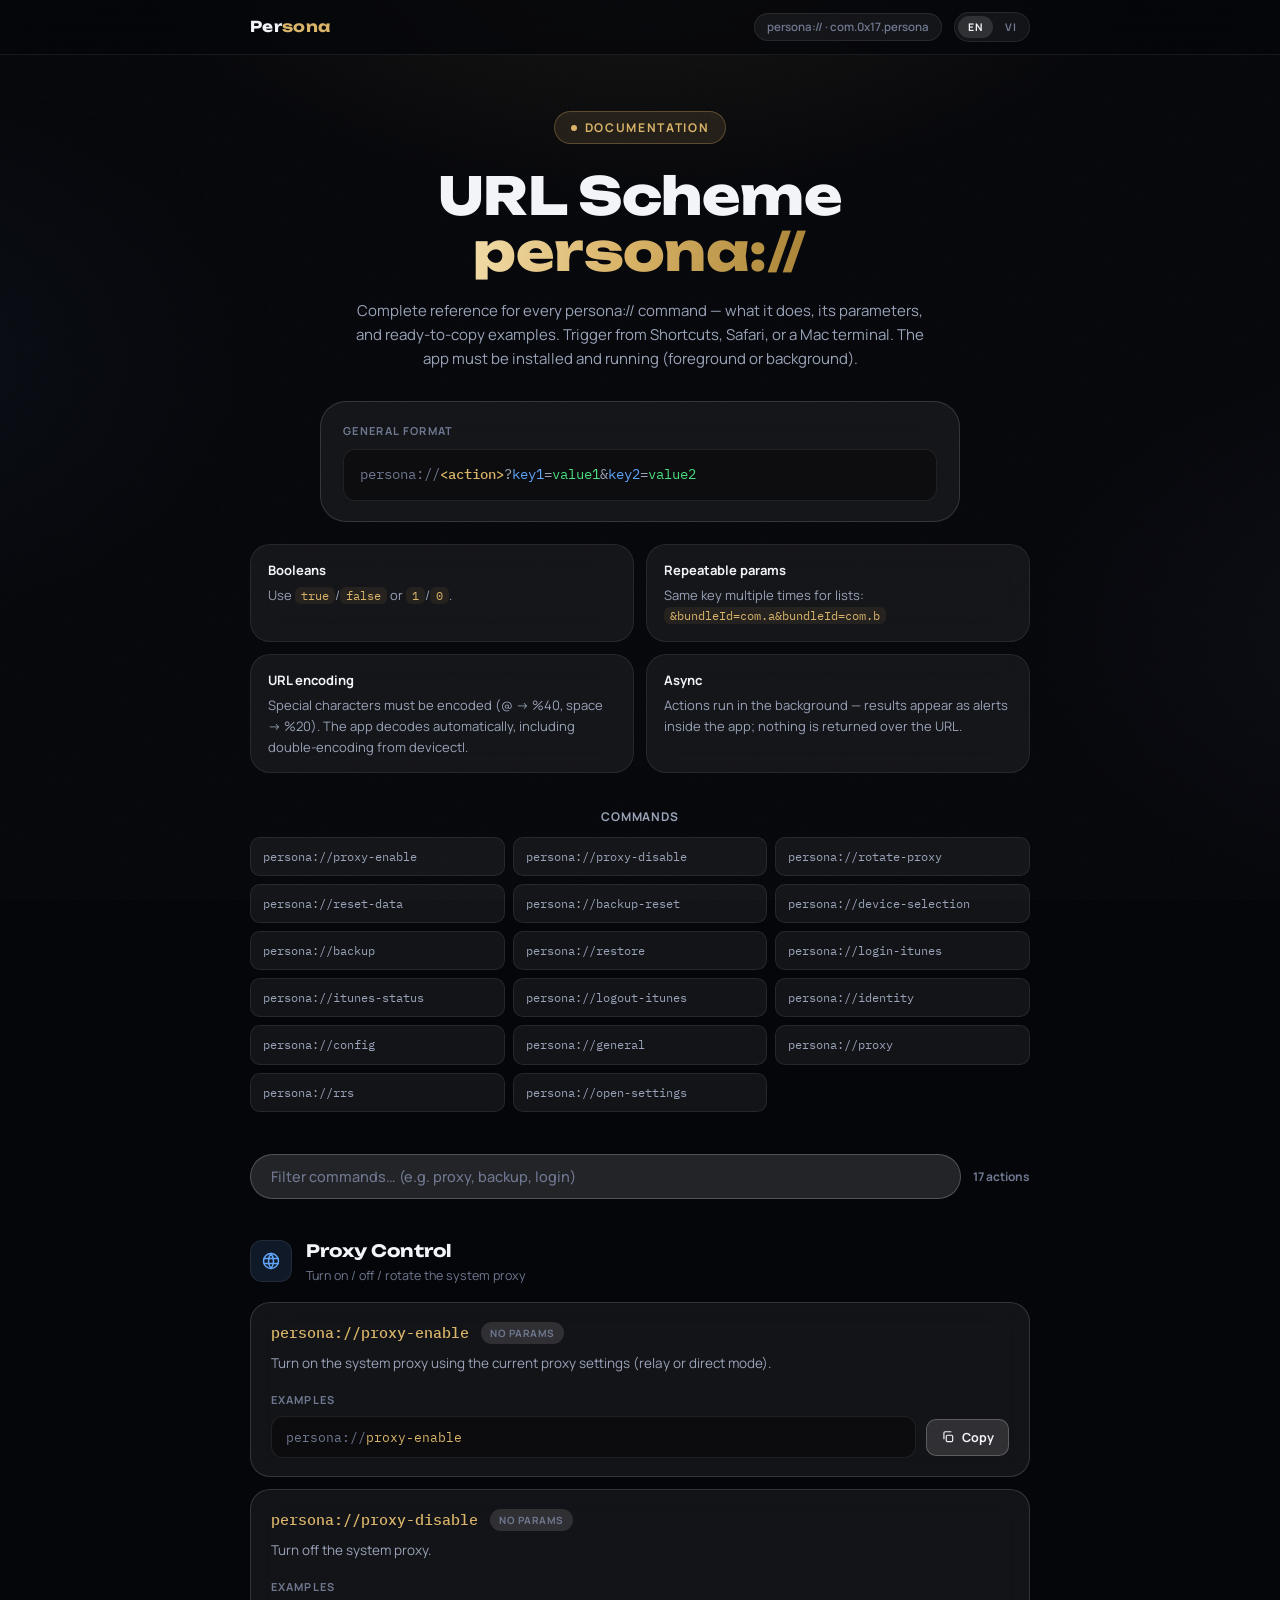
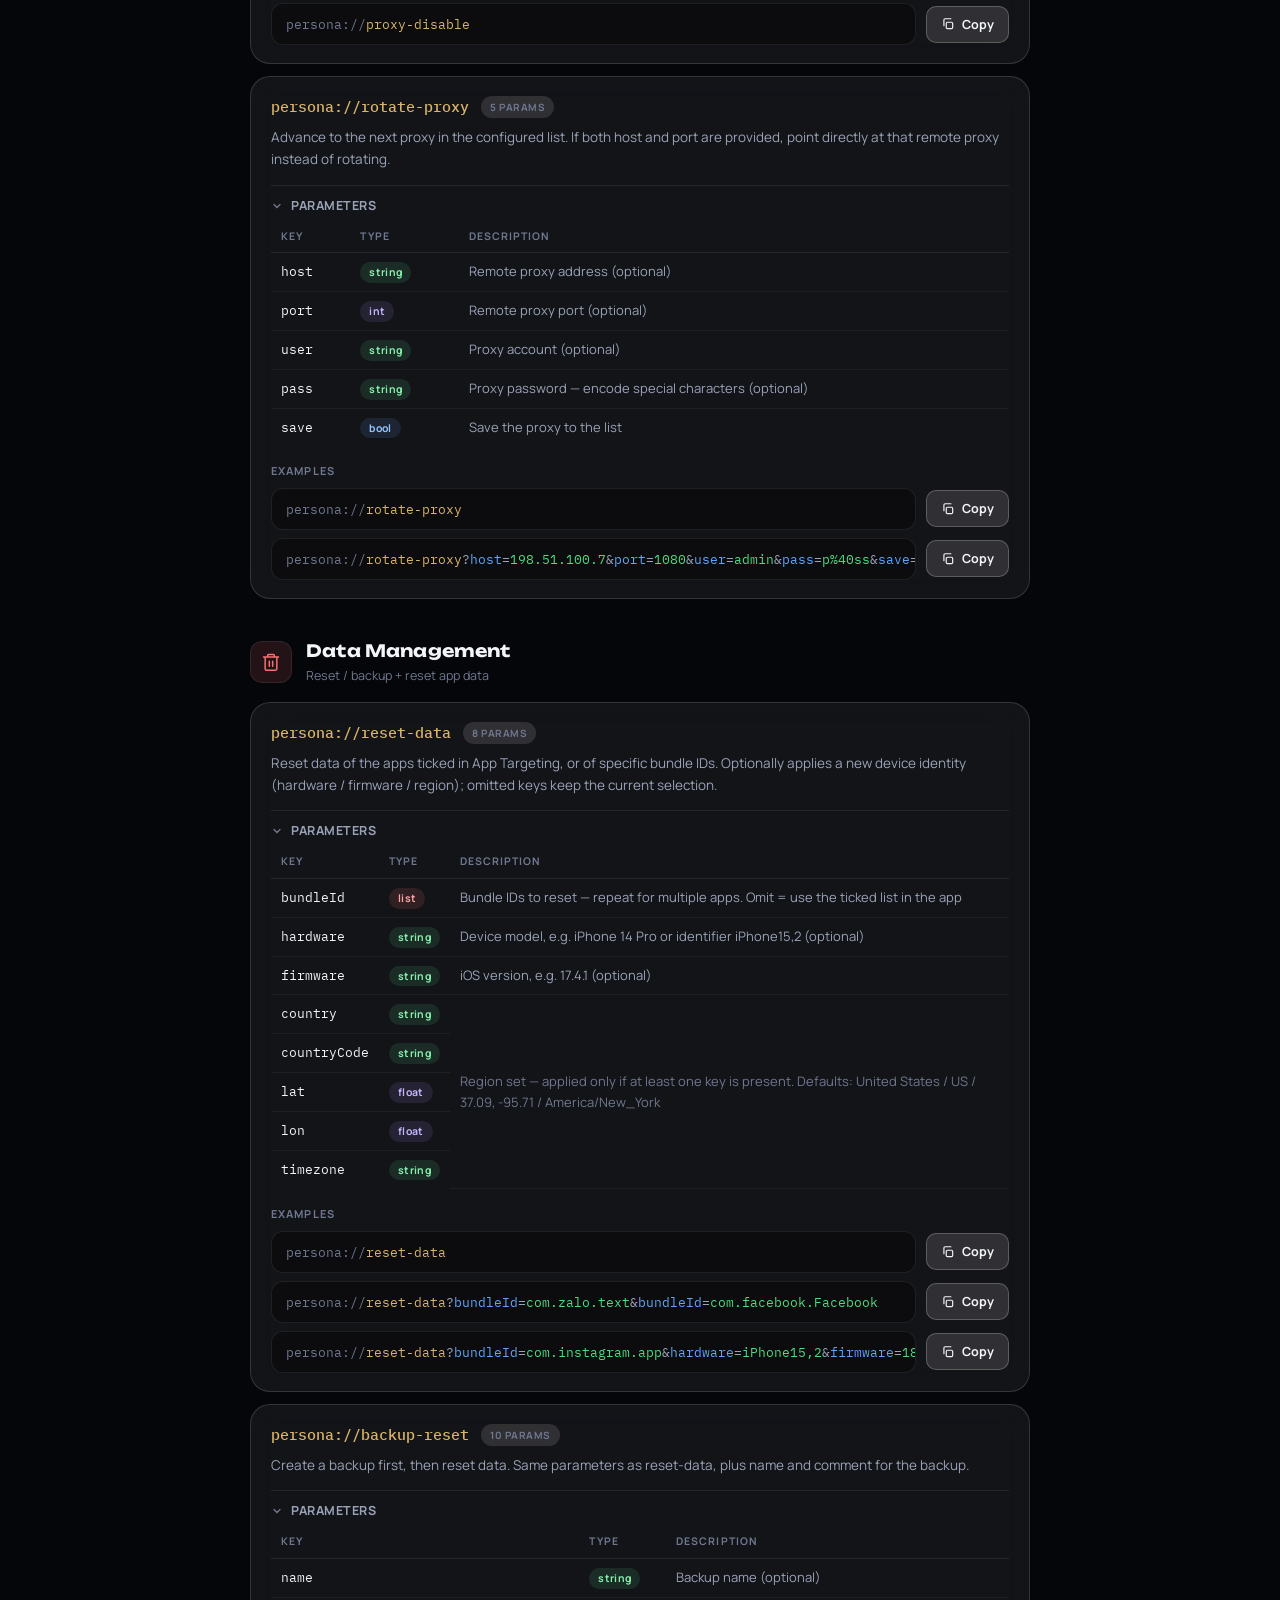
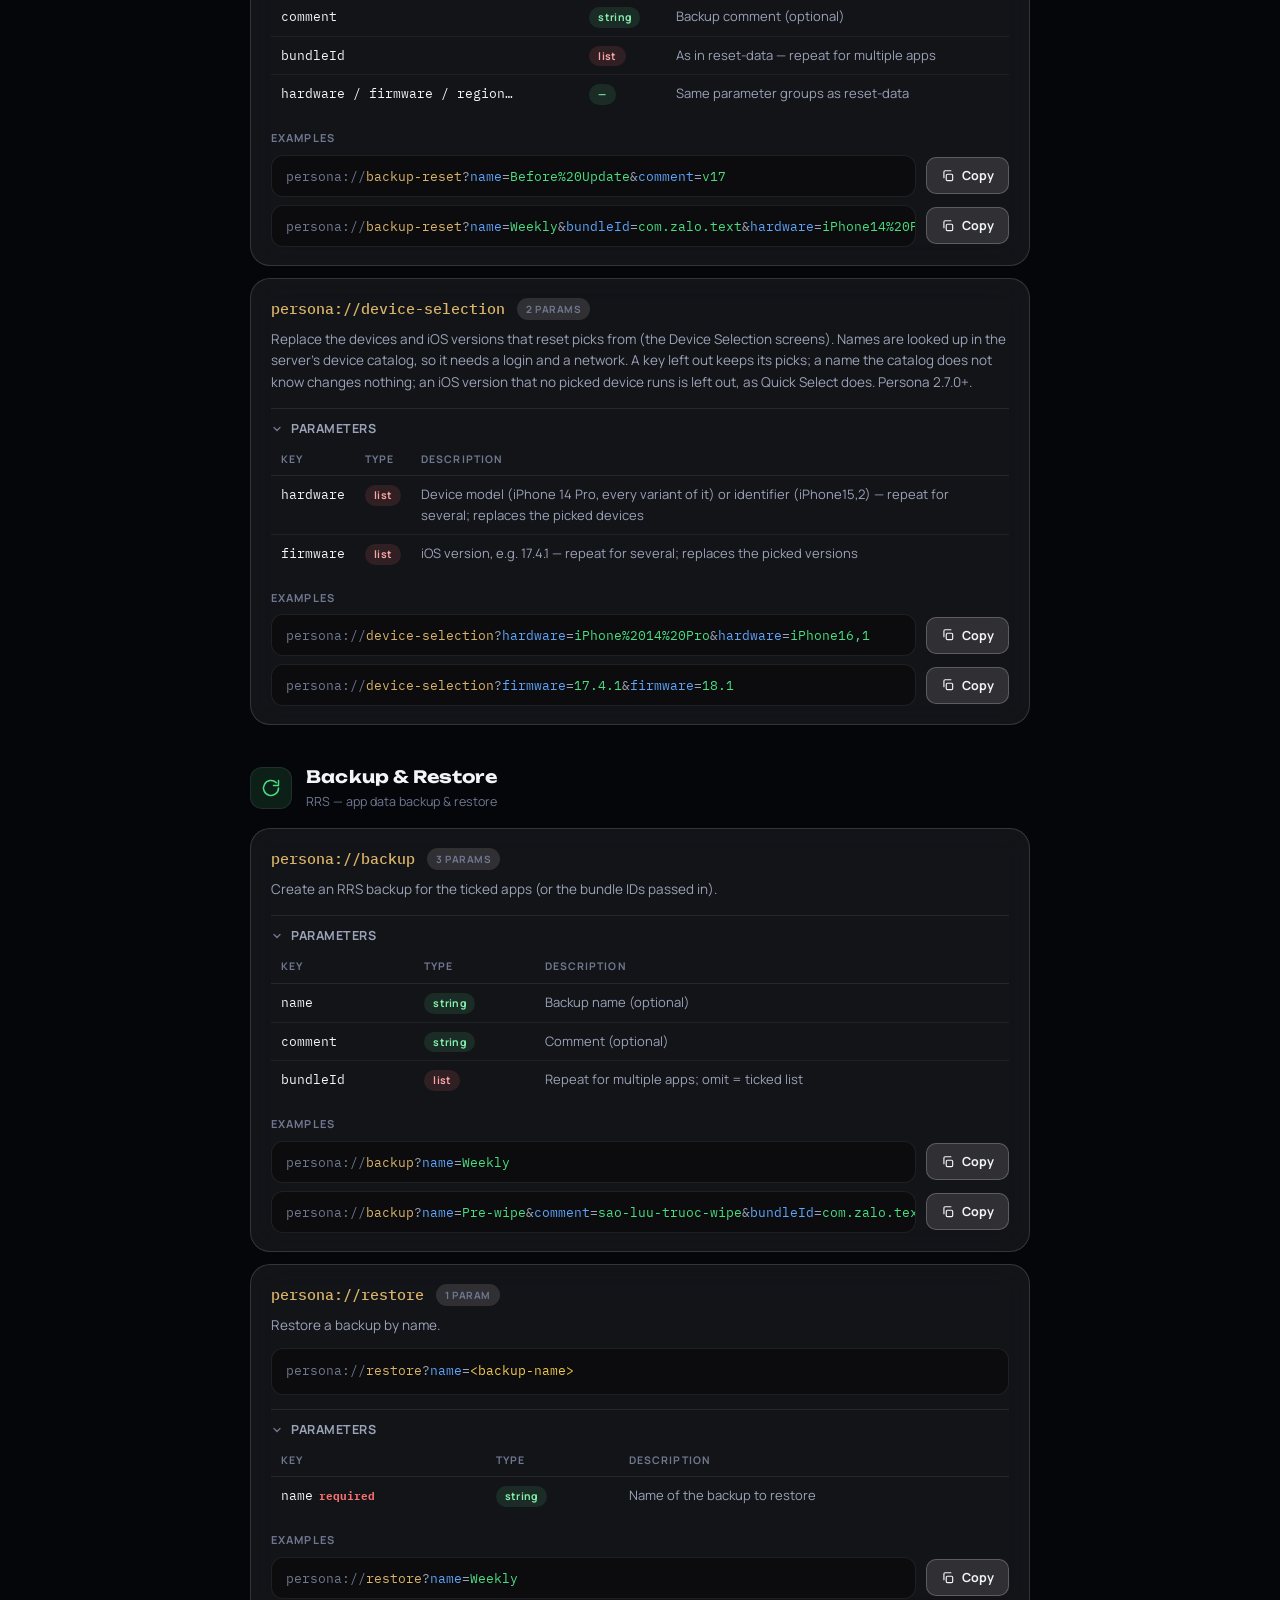
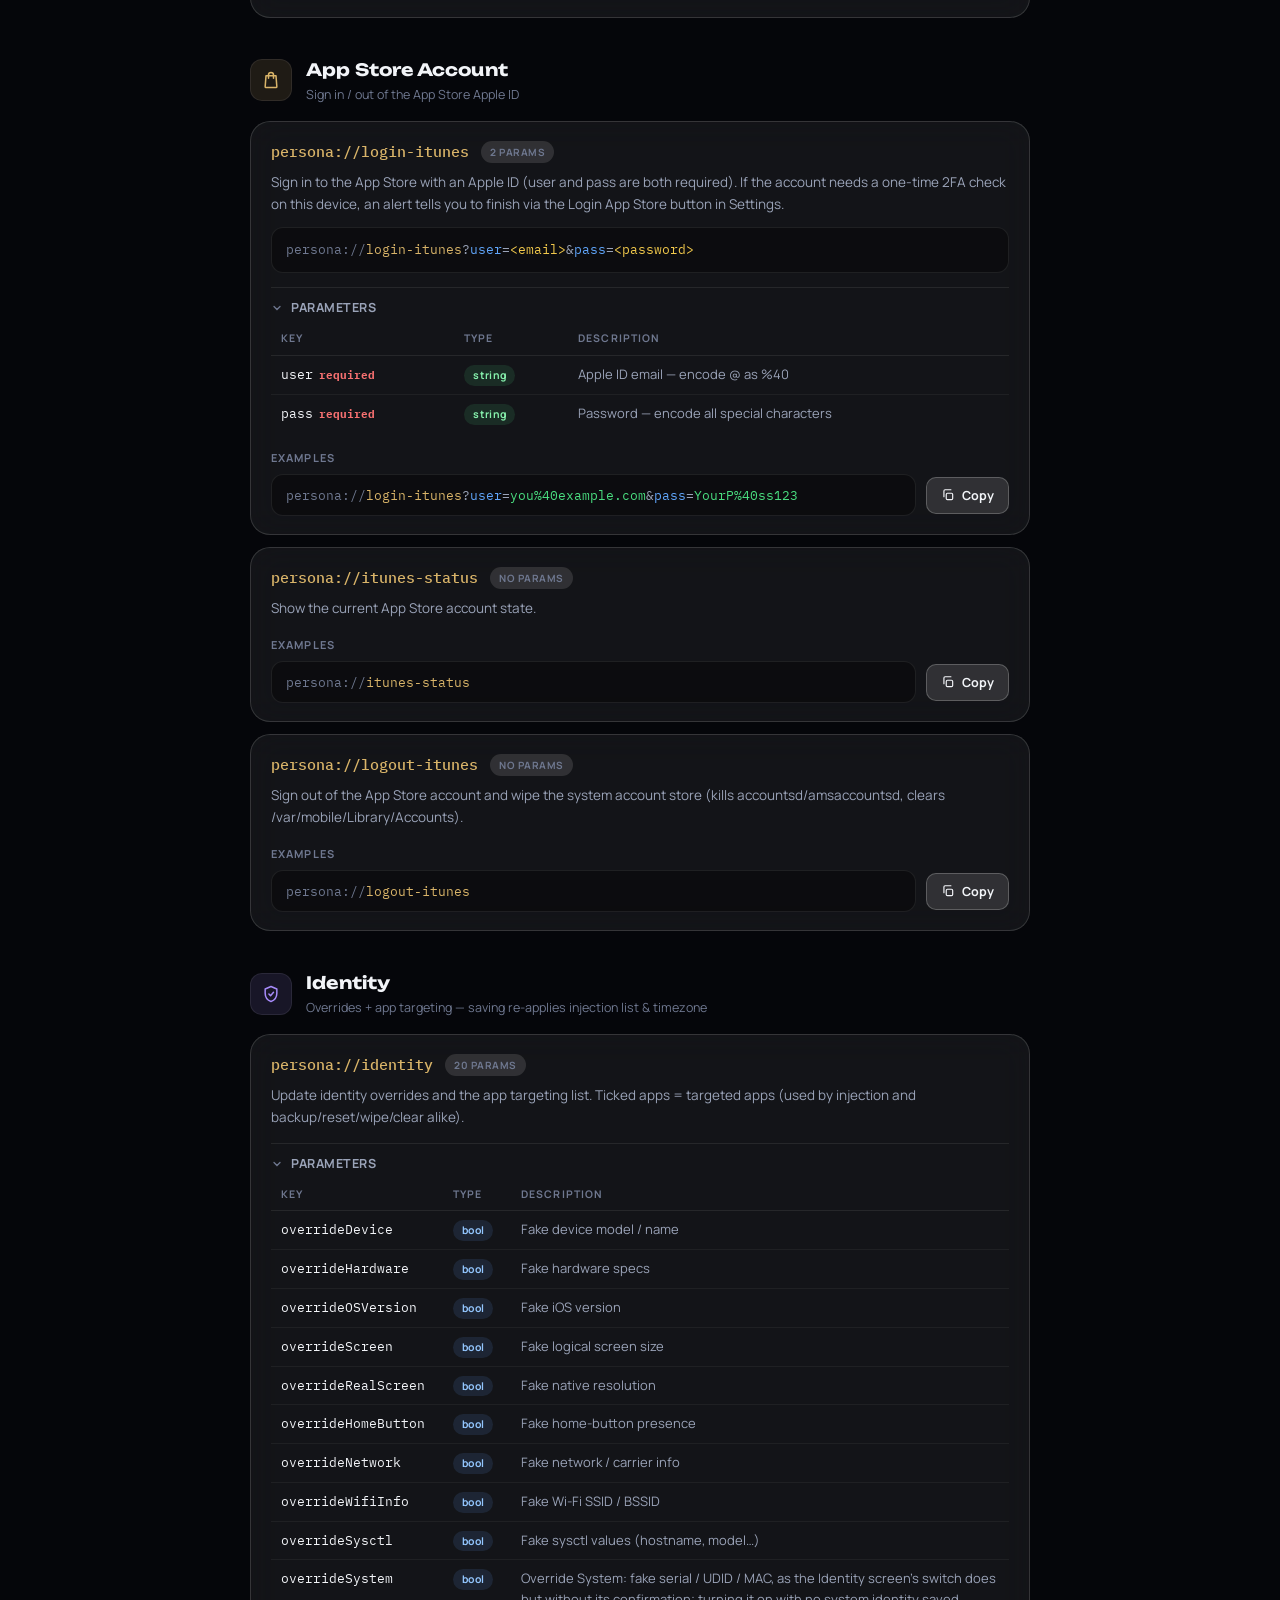
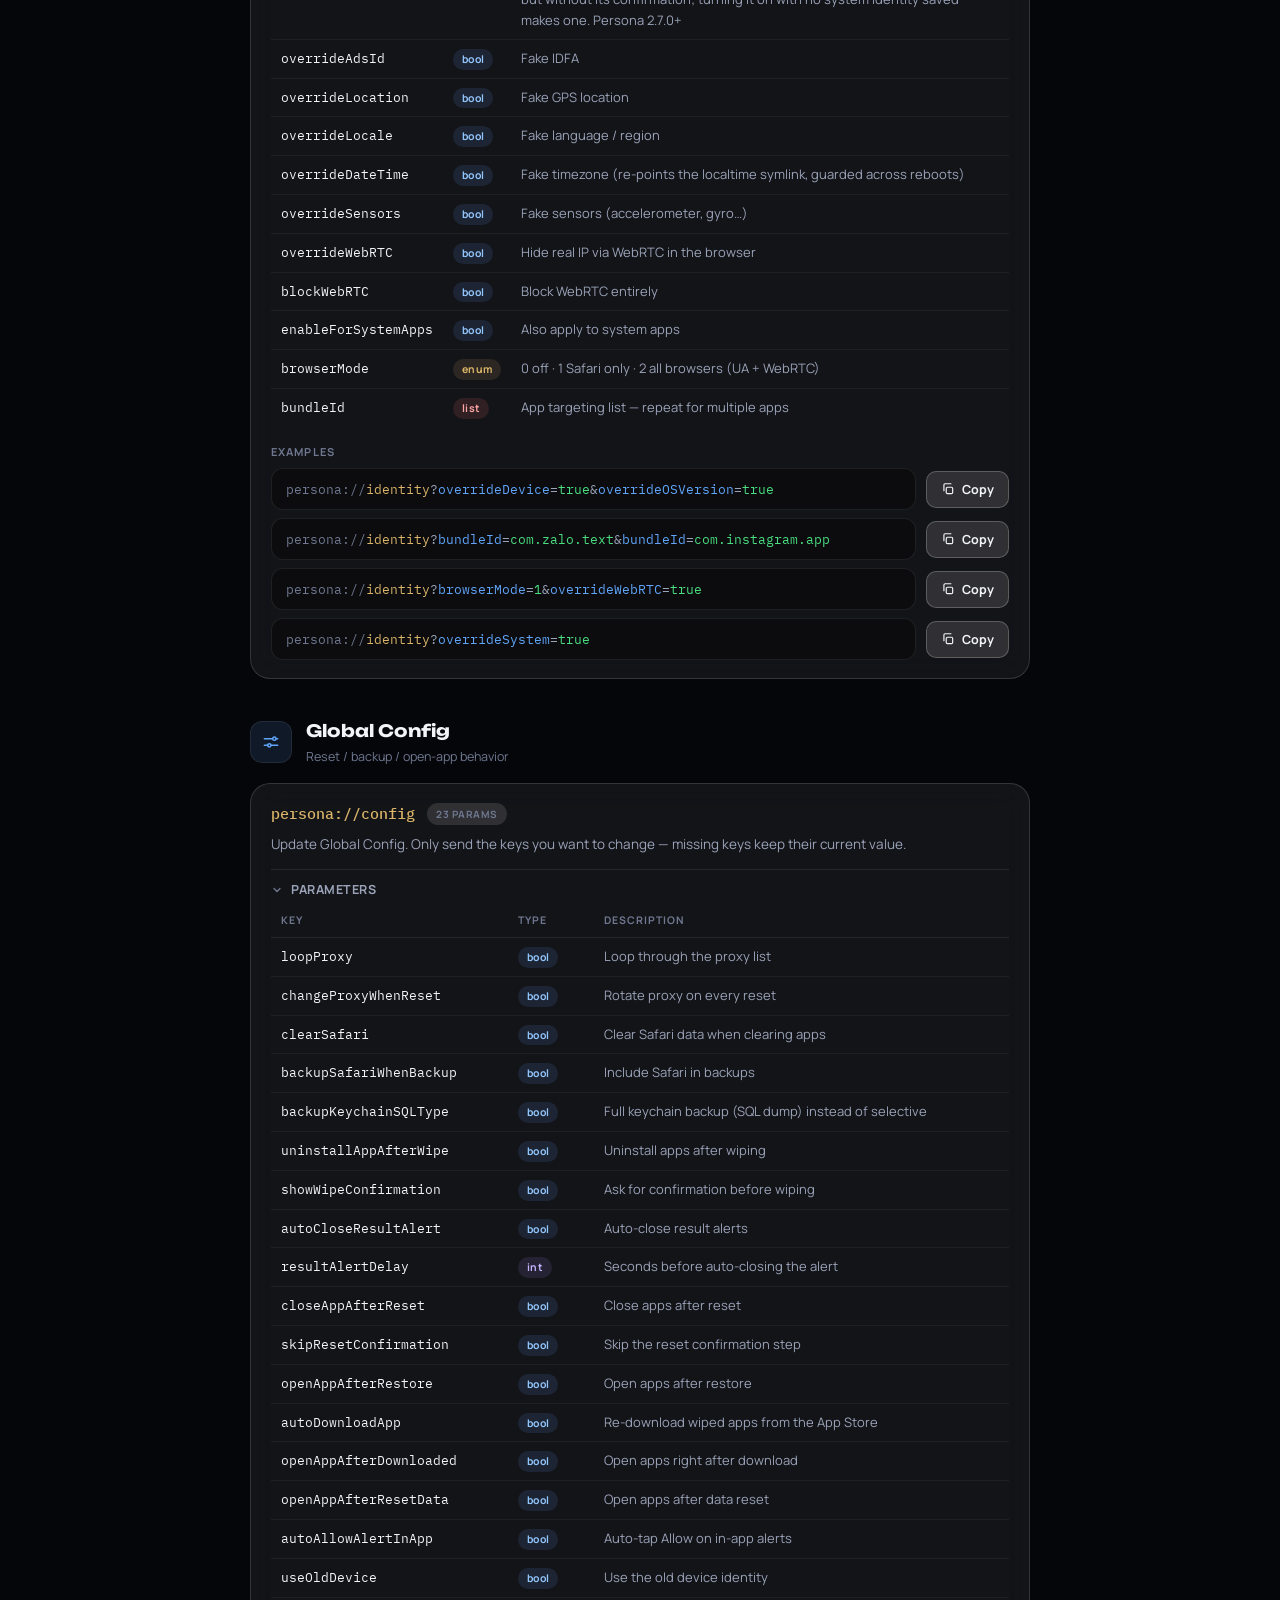
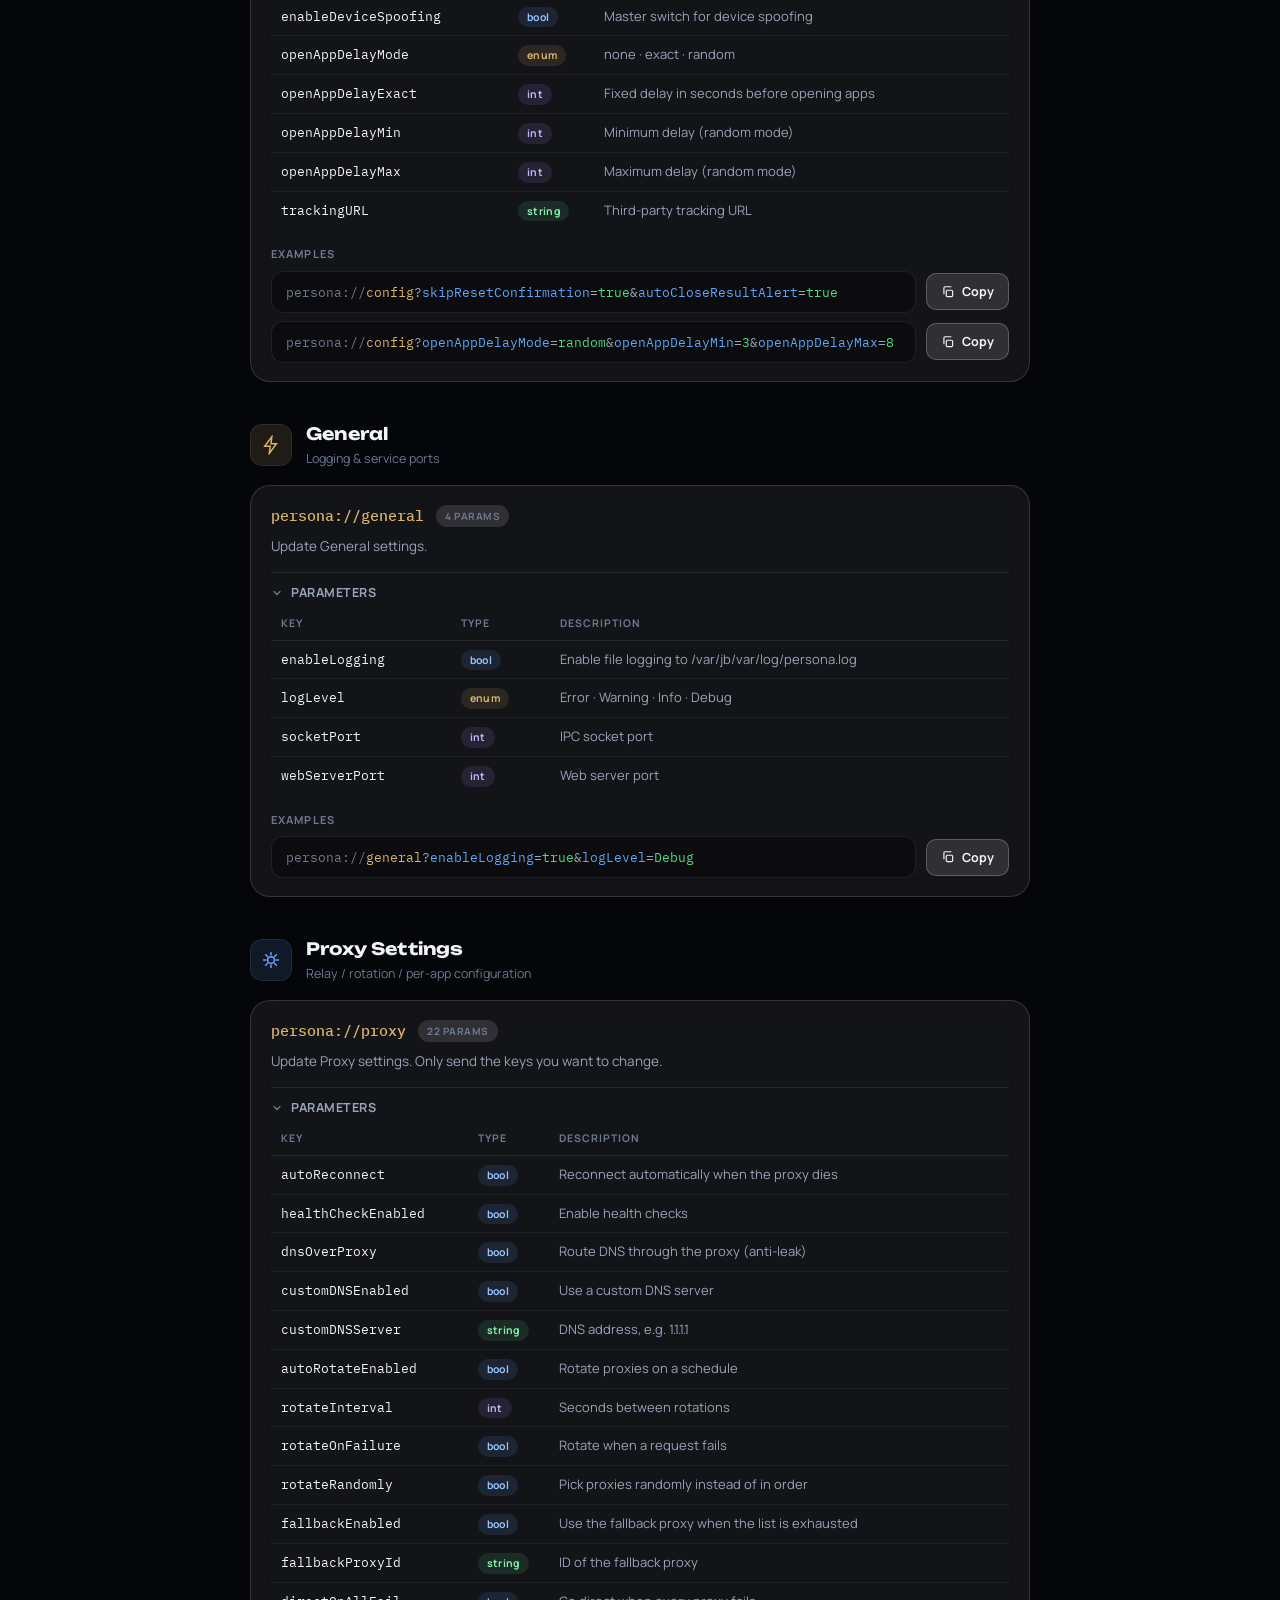
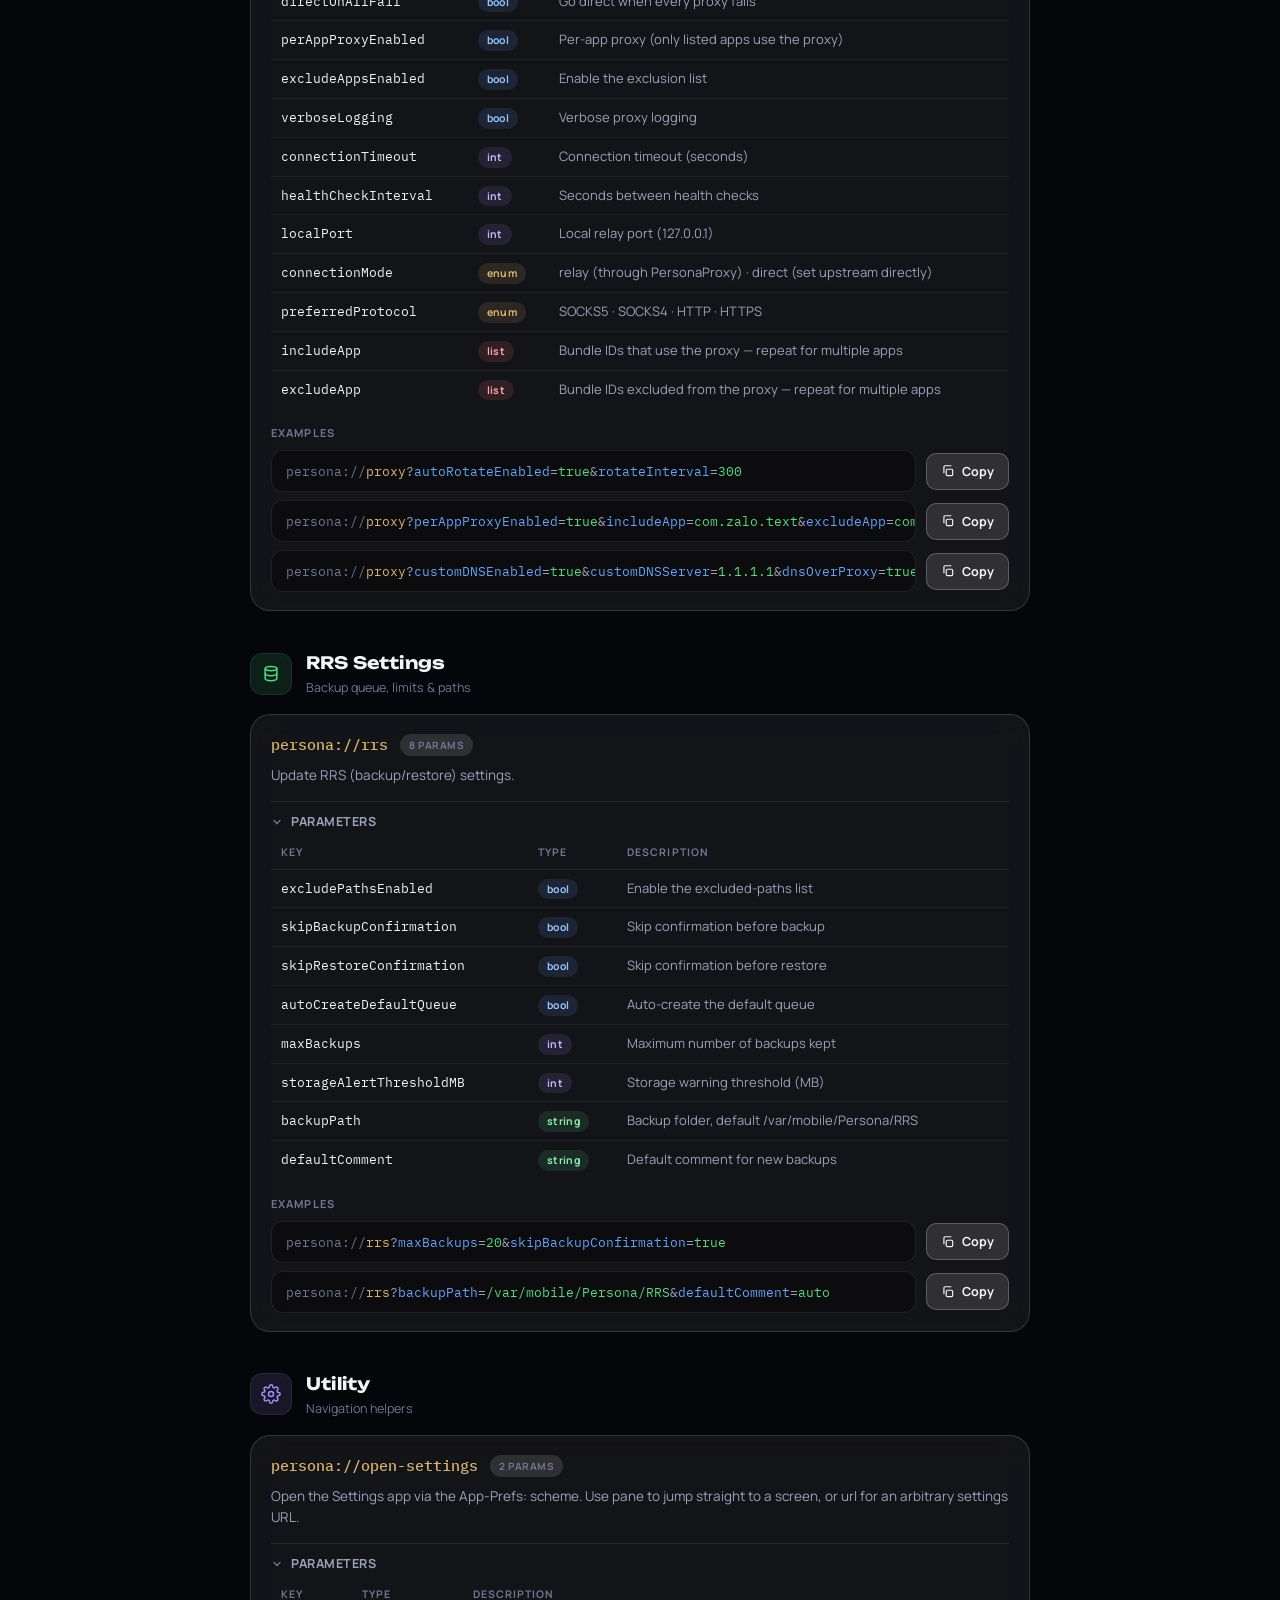
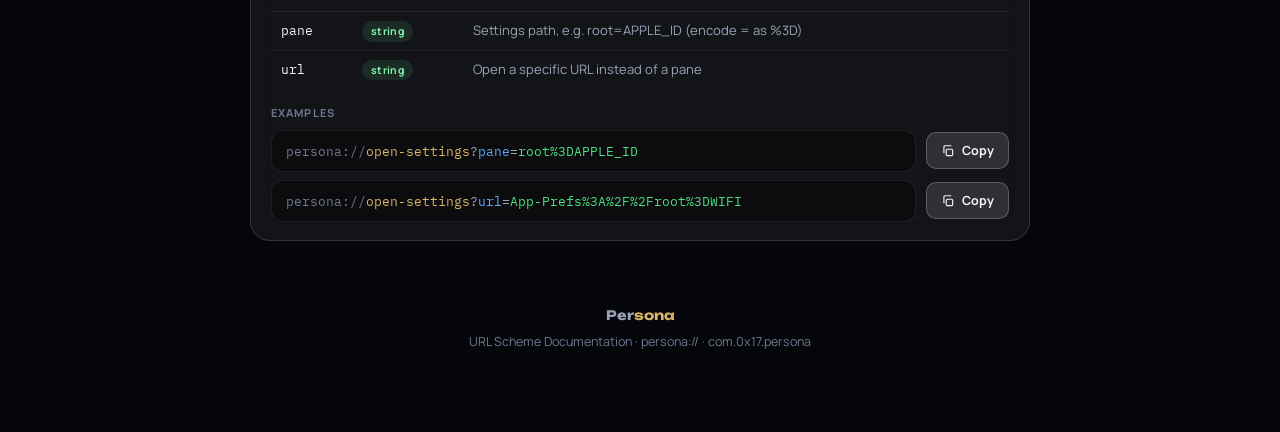
==== commit e50502ea: "docs: changelog 2.7.0, URL scheme guide for 2.7.0, home page links the guide The guide adds persona:" ====
--- a/URL-SCHEMES.html
+++ b/URL-SCHEMES.html
@@ -288,6 +288,7 @@
       <a href="#a-rotate-proxy">persona://rotate-proxy</a>
       <a href="#a-reset-data">persona://reset-data</a>
       <a href="#a-backup-reset">persona://backup-reset</a>
+      <a href="#a-device-selection">persona://device-selection</a>
       <a href="#a-backup">persona://backup</a>
       <a href="#a-restore">persona://restore</a>
       <a href="#a-login-itunes">persona://login-itunes</a>
@@ -367,7 +368,7 @@
   </section>
 
   <!-- ============ DATA MANAGEMENT ============ -->
-  <section class="cat reveal" data-search="reset-data backup-reset reset xoá dữ liệu app bundleId hardware firmware region">
+  <section class="cat reveal" data-search="reset-data backup-reset device-selection reset xoá dữ liệu app bundleId hardware firmware region chọn máy">
     <div class="cat-head">
       <div class="tile" style="background:var(--tile-red)"><svg viewBox="0 0 24 24" fill="none" stroke="#F87171" stroke-width="1.8" stroke-linecap="round" stroke-linejoin="round"><path d="M3 6h18M8 6V4a1 1 0 0 1 1-1h6a1 1 0 0 1 1 1v2m3 0v14a2 2 0 0 1-2 2H7a2 2 0 0 1-2-2V6"/><path d="M10 11v6M14 11v6"/></svg></div>
       <div><h2>Data Management</h2><div class="cat-sub" data-en="Reset / backup + reset app data" data-vi="Reset / backup + reset dữ liệu app">Reset / backup + reset app data</div></div>
@@ -432,6 +433,30 @@
         </div>
       </div>
     </div>
+
+    <div class="action-card" id="a-device-selection" data-search="device-selection chọn máy và ios device pool hardware firmware quick select">
+      <div class="action-top"><span class="action-url">persona://device-selection</span><span class="badge" data-en="2 params" data-vi="2 tham số">2 params</span></div>
+      <div class="action-desc" data-en="Replace the devices and iOS versions that reset picks from (the Device Selection screens). Names are looked up in the server's device catalog, so it needs a login and a network. A key left out keeps its picks; a name the catalog does not know changes nothing; an iOS version that no picked device runs is left out, as Quick Select does. Persona 2.7.0+." data-vi="Thay danh sách máy và bản iOS mà reset chọn ngẫu nhiên (các màn Device Selection). Tên được tra trong danh mục thiết bị của server nên cần đăng nhập và có mạng. Key bỏ trống giữ nguyên lựa chọn; tên không có trong danh mục thì không đổi gì; bản iOS không máy nào đã chọn chạy được thì bị bỏ ra, như Quick Select. Persona 2.7.0+.">Replace the devices and iOS versions that reset picks from (the Device Selection screens). Names are looked up in the server's device catalog, so it needs a login and a network. A key left out keeps its picks; a name the catalog does not know changes nothing; an iOS version that no picked device runs is left out, as Quick Select does. Persona 2.7.0+.</div>
+      <details class="params" open>
+        <summary><svg class="chev" width="12" height="12" viewBox="0 0 24 24" fill="none" stroke="currentColor" stroke-width="2.5" stroke-linecap="round"><path d="M9 6l6 6-6 6"/></svg><span data-en="Parameters" data-vi="Tham số">Parameters</span></summary>
+        <table class="ptable">
+          <tr><th>Key</th><th>Type</th><th data-en="Description" data-vi="Mô tả">Description</th></tr>
+          <tr><td class="pk">hardware</td><td><span class="pill list">list</span></td><td data-en="Device model (iPhone 14 Pro, every variant of it) or identifier (iPhone15,2) — repeat for several; replaces the picked devices" data-vi="Model (iPhone 14 Pro, mọi biến thể) hoặc identifier (iPhone15,2) — lặp lại cho nhiều máy; thay các máy đang chọn">Device model (iPhone 14 Pro, every variant of it) or identifier (iPhone15,2) — repeat for several; replaces the picked devices</td></tr>
+          <tr><td class="pk">firmware</td><td><span class="pill list">list</span></td><td data-en="iOS version, e.g. 17.4.1 — repeat for several; replaces the picked versions" data-vi="Phiên bản iOS, vd 17.4.1 — lặp lại cho nhiều bản; thay các bản iOS đang chọn">iOS version, e.g. 17.4.1 — repeat for several; replaces the picked versions</td></tr>
+        </table>
+      </details>
+      <div class="ex-label" data-en="Examples" data-vi="Ví dụ">Examples</div>
+      <div class="ex-group">
+        <div class="example-row">
+          <div class="example" data-copy="persona://device-selection?hardware=iPhone%2014%20Pro&hardware=iPhone16,1"><span class="scheme">persona://</span><span class="action">device-selection</span>?<span class="k">hardware</span>=<span class="v">iPhone%2014%20Pro</span>&amp;<span class="k">hardware</span>=<span class="v">iPhone16,1</span></div>
+          <button class="copy-btn" type="button"><svg viewBox="0 0 24 24" fill="none" stroke="currentColor" stroke-width="2" stroke-linecap="round"><rect x="9" y="9" width="11" height="11" rx="2"/><path d="M5 15V5a2 2 0 0 1 2-2h10"/></svg><span data-en="Copy" data-vi="Sao chép">Copy</span></button>
+        </div>
+        <div class="example-row">
+          <div class="example" data-copy="persona://device-selection?firmware=17.4.1&firmware=18.1"><span class="scheme">persona://</span><span class="action">device-selection</span>?<span class="k">firmware</span>=<span class="v">17.4.1</span>&amp;<span class="k">firmware</span>=<span class="v">18.1</span></div>
+          <button class="copy-btn" type="button"><svg viewBox="0 0 24 24" fill="none" stroke="currentColor" stroke-width="2" stroke-linecap="round"><rect x="9" y="9" width="11" height="11" rx="2"/><path d="M5 15V5a2 2 0 0 1 2-2h10"/></svg><span data-en="Copy" data-vi="Sao chép">Copy</span></button>
+        </div>
+      </div>
+    </div>
   </section>
 
   <!-- ============ BACKUP & RESTORE ============ -->
@@ -547,8 +572,8 @@
       <div><h2>Identity</h2><div class="cat-sub" data-en="Overrides + app targeting — saving re-applies injection list &amp; timezone" data-vi="Overrides + app targeting — lưu xong tự re-apply injection list &amp; múi giờ">Overrides + app targeting — saving re-applies injection list &amp; timezone</div></div>
     </div>
 
-    <div class="action-card" id="a-identity" data-search="identity cập nhật identity overrides targeting">
-      <div class="action-top"><span class="action-url">persona://identity</span><span class="badge" data-en="19 params" data-vi="19 tham số">19 params</span></div>
+    <div class="action-card" id="a-identity" data-search="identity cập nhật identity overrides targeting override system serial udid mac">
+      <div class="action-top"><span class="action-url">persona://identity</span><span class="badge" data-en="20 params" data-vi="20 tham số">20 params</span></div>
       <div class="action-desc" data-en="Update identity overrides and the app targeting list. Ticked apps = targeted apps (used by injection and backup/reset/wipe/clear alike)." data-vi="Cập nhật các identity override và danh sách app targeting. App đã tick = app bị target (dùng chung cho injection lẫn backup/reset/wipe/clear).">Update identity overrides and the app targeting list. Ticked apps = targeted apps (used by injection and backup/reset/wipe/clear alike).</div>
       <details class="params" open>
         <summary><svg class="chev" width="12" height="12" viewBox="0 0 24 24" fill="none" stroke="currentColor" stroke-width="2.5" stroke-linecap="round"><path d="M9 6l6 6-6 6"/></svg><span data-en="Parameters" data-vi="Tham số">Parameters</span></summary>
@@ -563,6 +588,7 @@
           <tr><td class="pk">overrideNetwork</td><td><span class="pill bool">bool</span></td><td data-en="Fake network / carrier info" data-vi="Gia mạo thông tin mạng / carrier">Fake network / carrier info</td></tr>
           <tr><td class="pk">overrideWifiInfo</td><td><span class="pill bool">bool</span></td><td data-en="Fake Wi-Fi SSID / BSSID" data-vi="Gia mạo SSID / BSSID Wi-Fi">Fake Wi-Fi SSID / BSSID</td></tr>
           <tr><td class="pk">overrideSysctl</td><td><span class="pill bool">bool</span></td><td data-en="Fake sysctl values (hostname, model…)" data-vi="Gia mạo sysctl (hostname, model…)">Fake sysctl values (hostname, model…)</td></tr>
+          <tr><td class="pk">overrideSystem</td><td><span class="pill bool">bool</span></td><td data-en="Override System: fake serial / UDID / MAC, as the Identity screen's switch does but without its confirmation; turning it on with no system identity saved makes one. Persona 2.7.0+" data-vi="Override System: gia mạo serial / UDID / MAC, như công tắc trên màn Identity nhưng không hỏi xác nhận; bật khi chưa có system identity thì tự tạo. Persona 2.7.0+">Override System: fake serial / UDID / MAC, as the Identity screen's switch does but without its confirmation; turning it on with no system identity saved makes one. Persona 2.7.0+</td></tr>
           <tr><td class="pk">overrideAdsId</td><td><span class="pill bool">bool</span></td><td data-en="Fake IDFA" data-vi="Gia mạo IDFA">Fake IDFA</td></tr>
           <tr><td class="pk">overrideLocation</td><td><span class="pill bool">bool</span></td><td data-en="Fake GPS location" data-vi="Gia mạo vị trí GPS">Fake GPS location</td></tr>
           <tr><td class="pk">overrideLocale</td><td><span class="pill bool">bool</span></td><td data-en="Fake language / region" data-vi="Gia mạo ngôn ngữ / khu vực">Fake language / region</td></tr>
@@ -587,6 +613,10 @@
         </div>
         <div class="example-row">
           <div class="example" data-copy="persona://identity?browserMode=1&overrideWebRTC=true"><span class="scheme">persona://</span><span class="action">identity</span>?<span class="k">browserMode</span>=<span class="v">1</span>&amp;<span class="k">overrideWebRTC</span>=<span class="v">true</span></div>
+          <button class="copy-btn" type="button"><svg viewBox="0 0 24 24" fill="none" stroke="currentColor" stroke-width="2" stroke-linecap="round"><rect x="9" y="9" width="11" height="11" rx="2"/><path d="M5 15V5a2 2 0 0 1 2-2h10"/></svg><span data-en="Copy" data-vi="Sao chép">Copy</span></button>
+        </div>
+        <div class="example-row">
+          <div class="example" data-copy="persona://identity?overrideSystem=true"><span class="scheme">persona://</span><span class="action">identity</span>?<span class="k">overrideSystem</span>=<span class="v">true</span></div>
           <button class="copy-btn" type="button"><svg viewBox="0 0 24 24" fill="none" stroke="currentColor" stroke-width="2" stroke-linecap="round"><rect x="9" y="9" width="11" height="11" rx="2"/><path d="M5 15V5a2 2 0 0 1 2-2h10"/></svg><span data-en="Copy" data-vi="Sao chép">Copy</span></button>
         </div>
       </div>
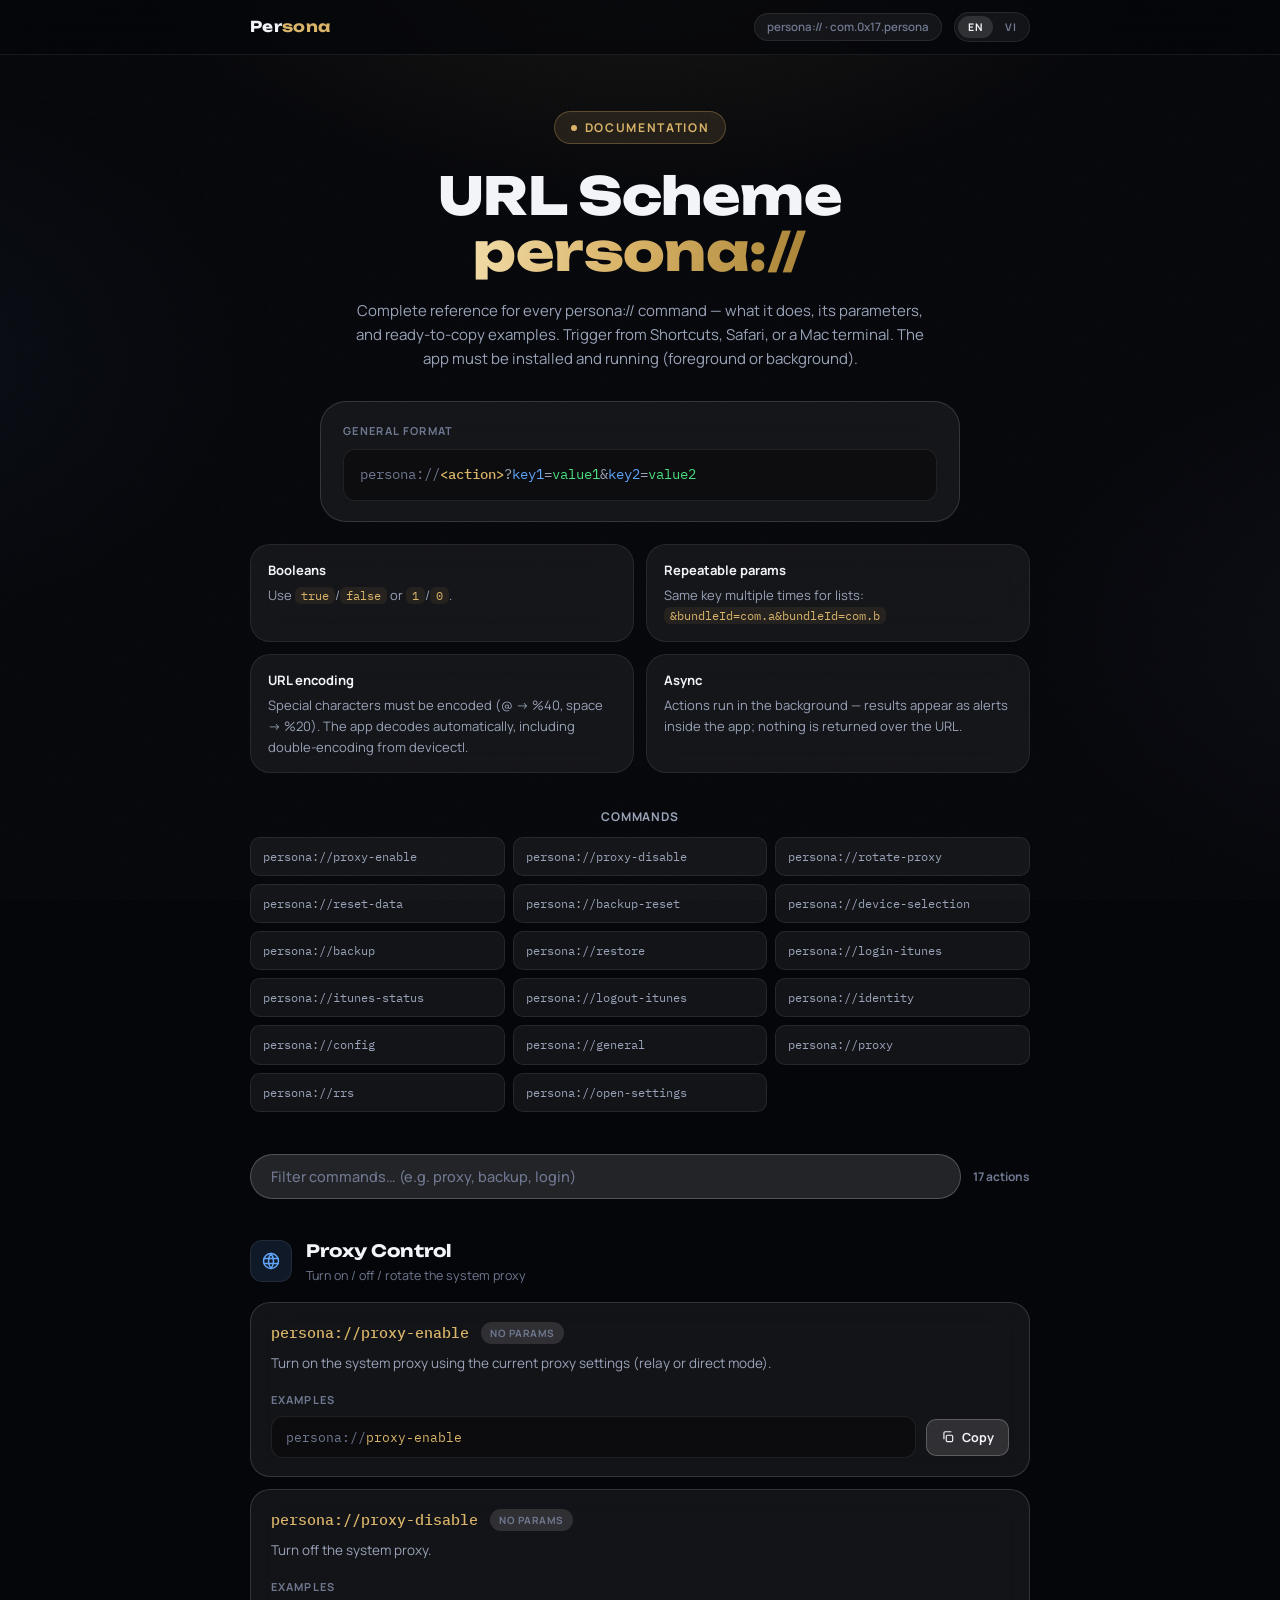
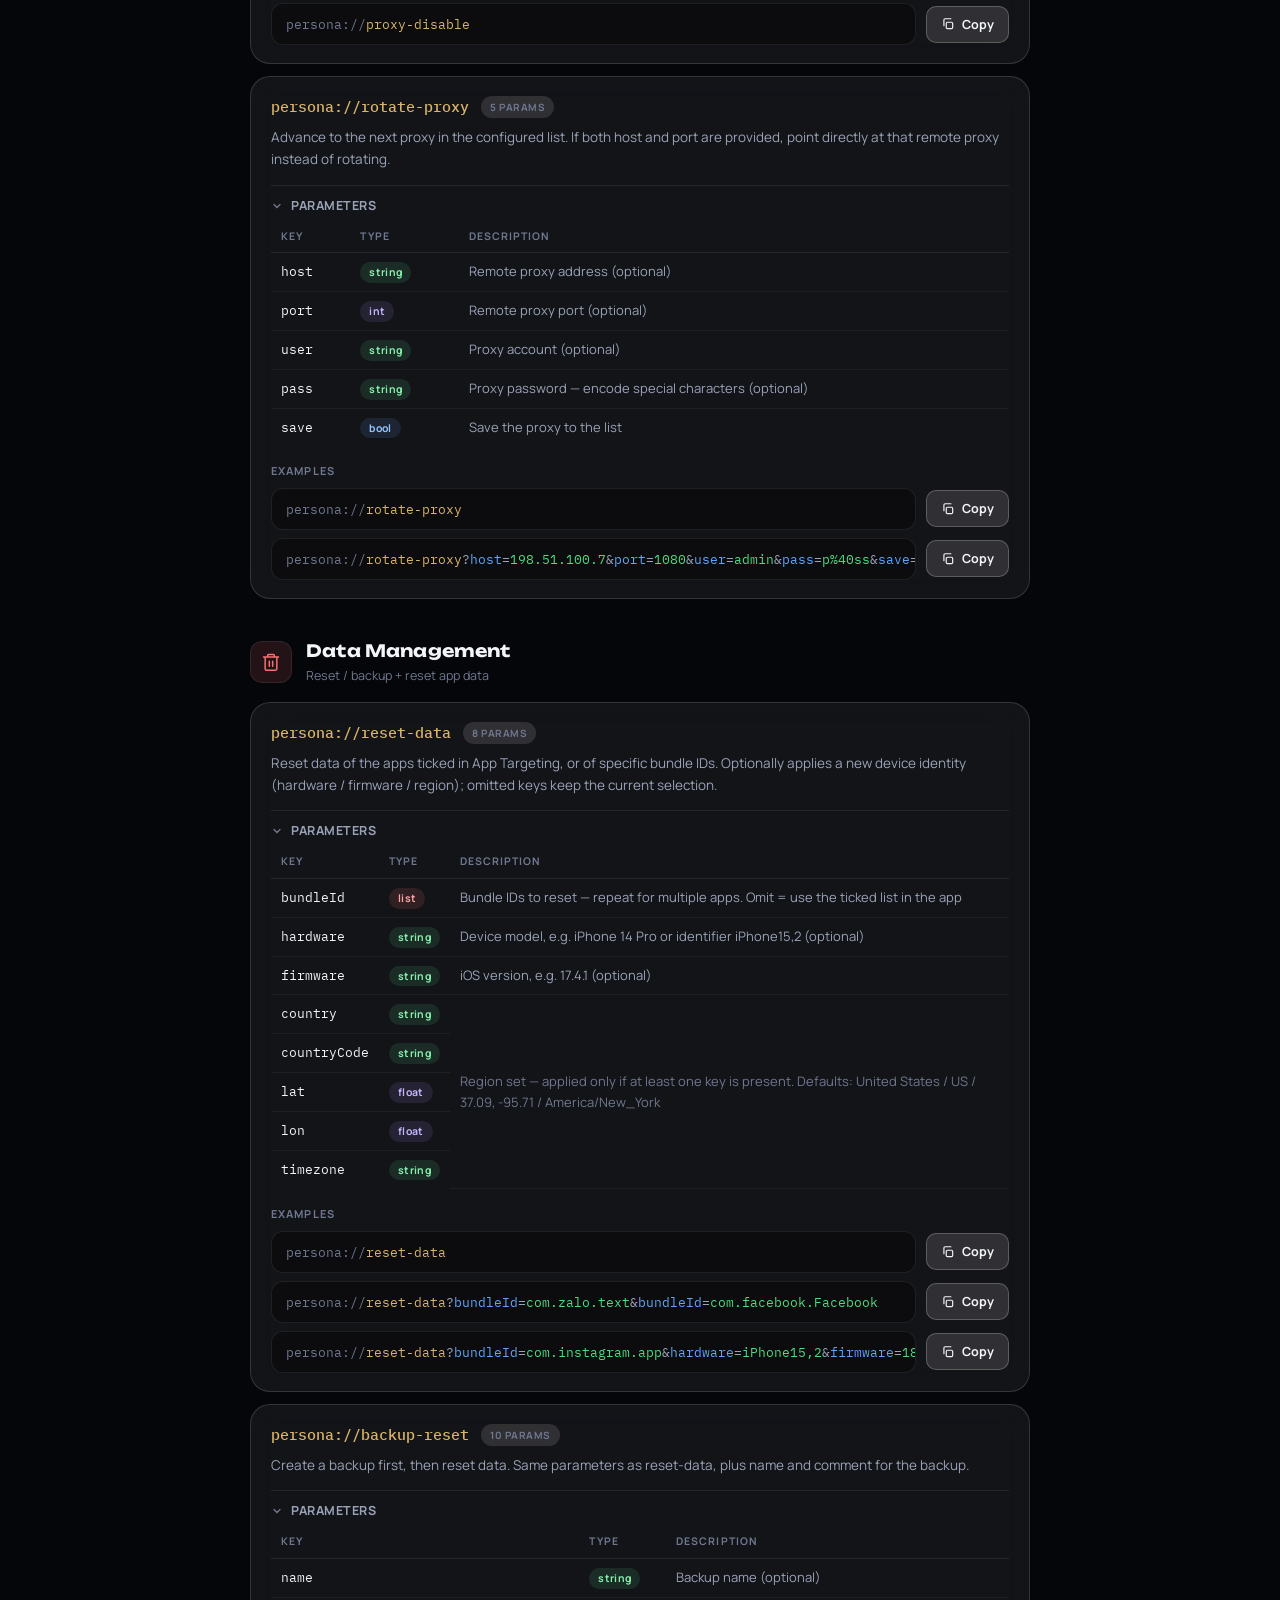
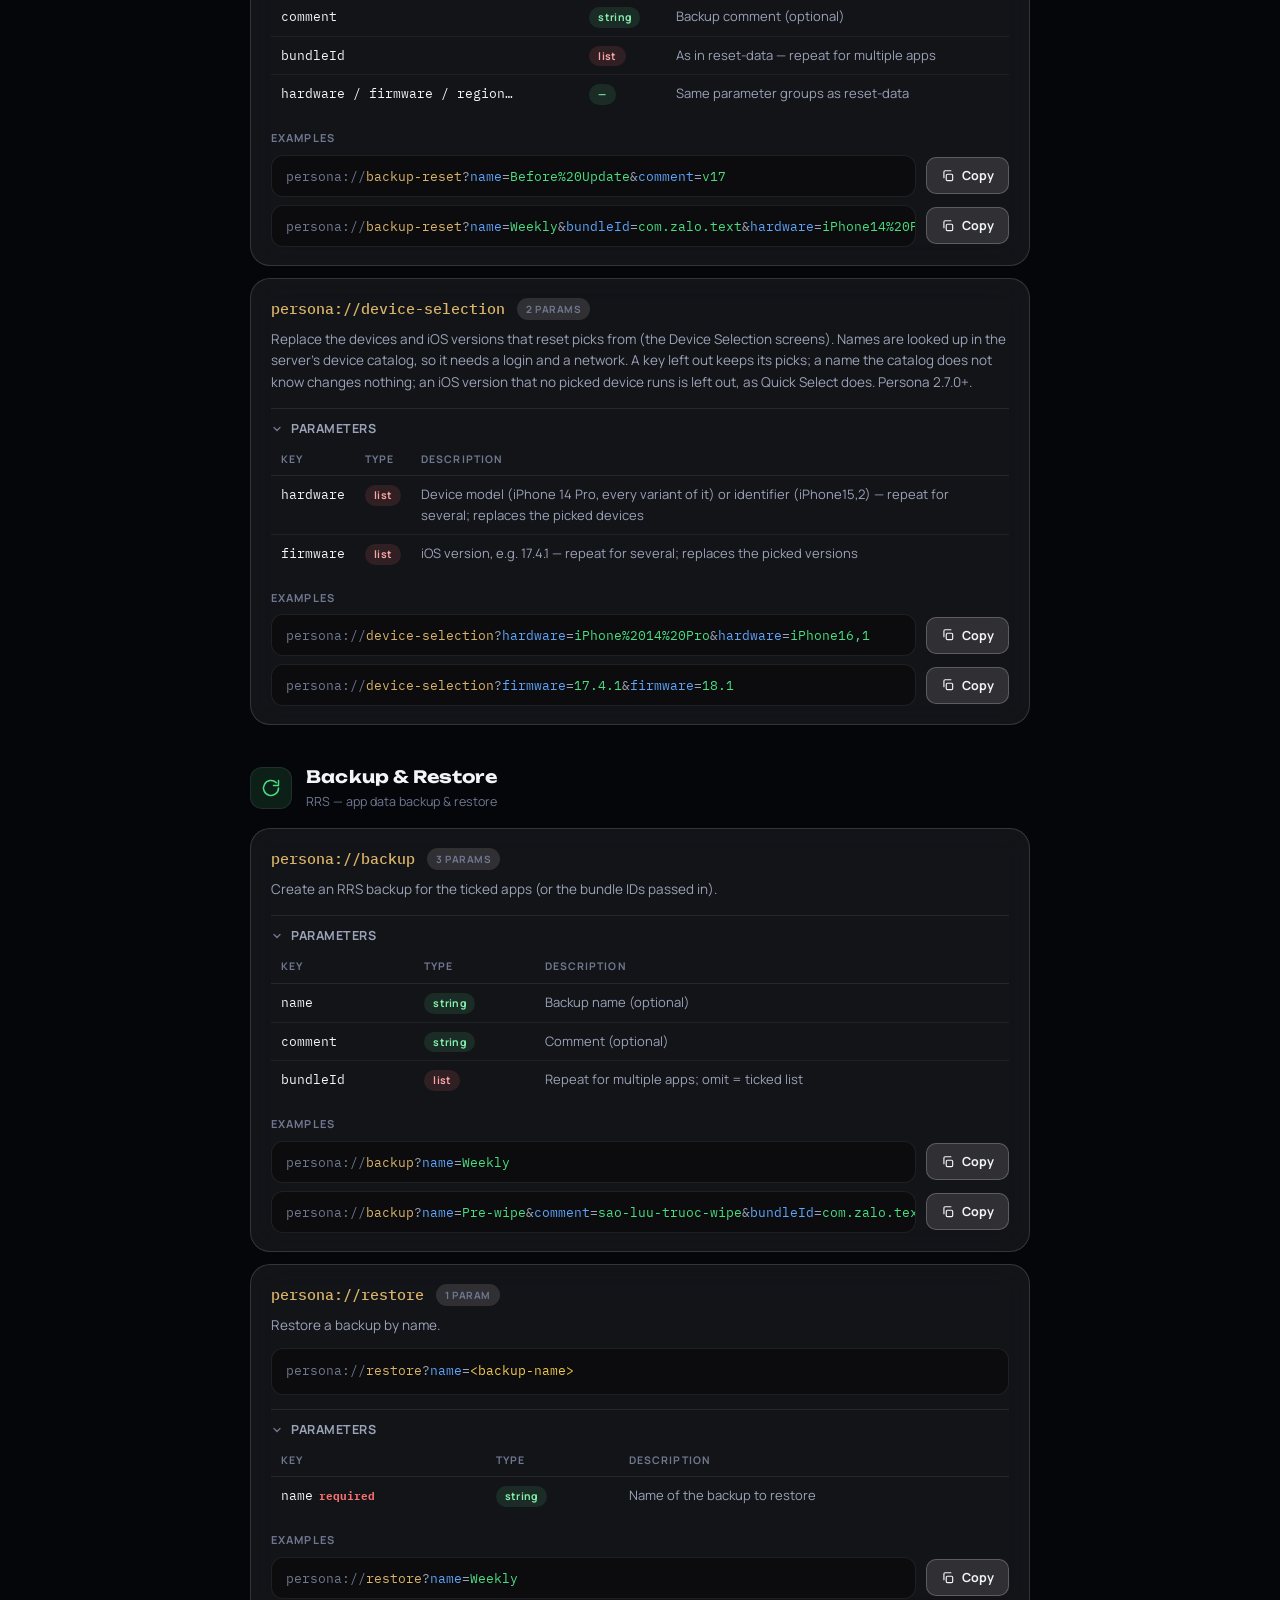
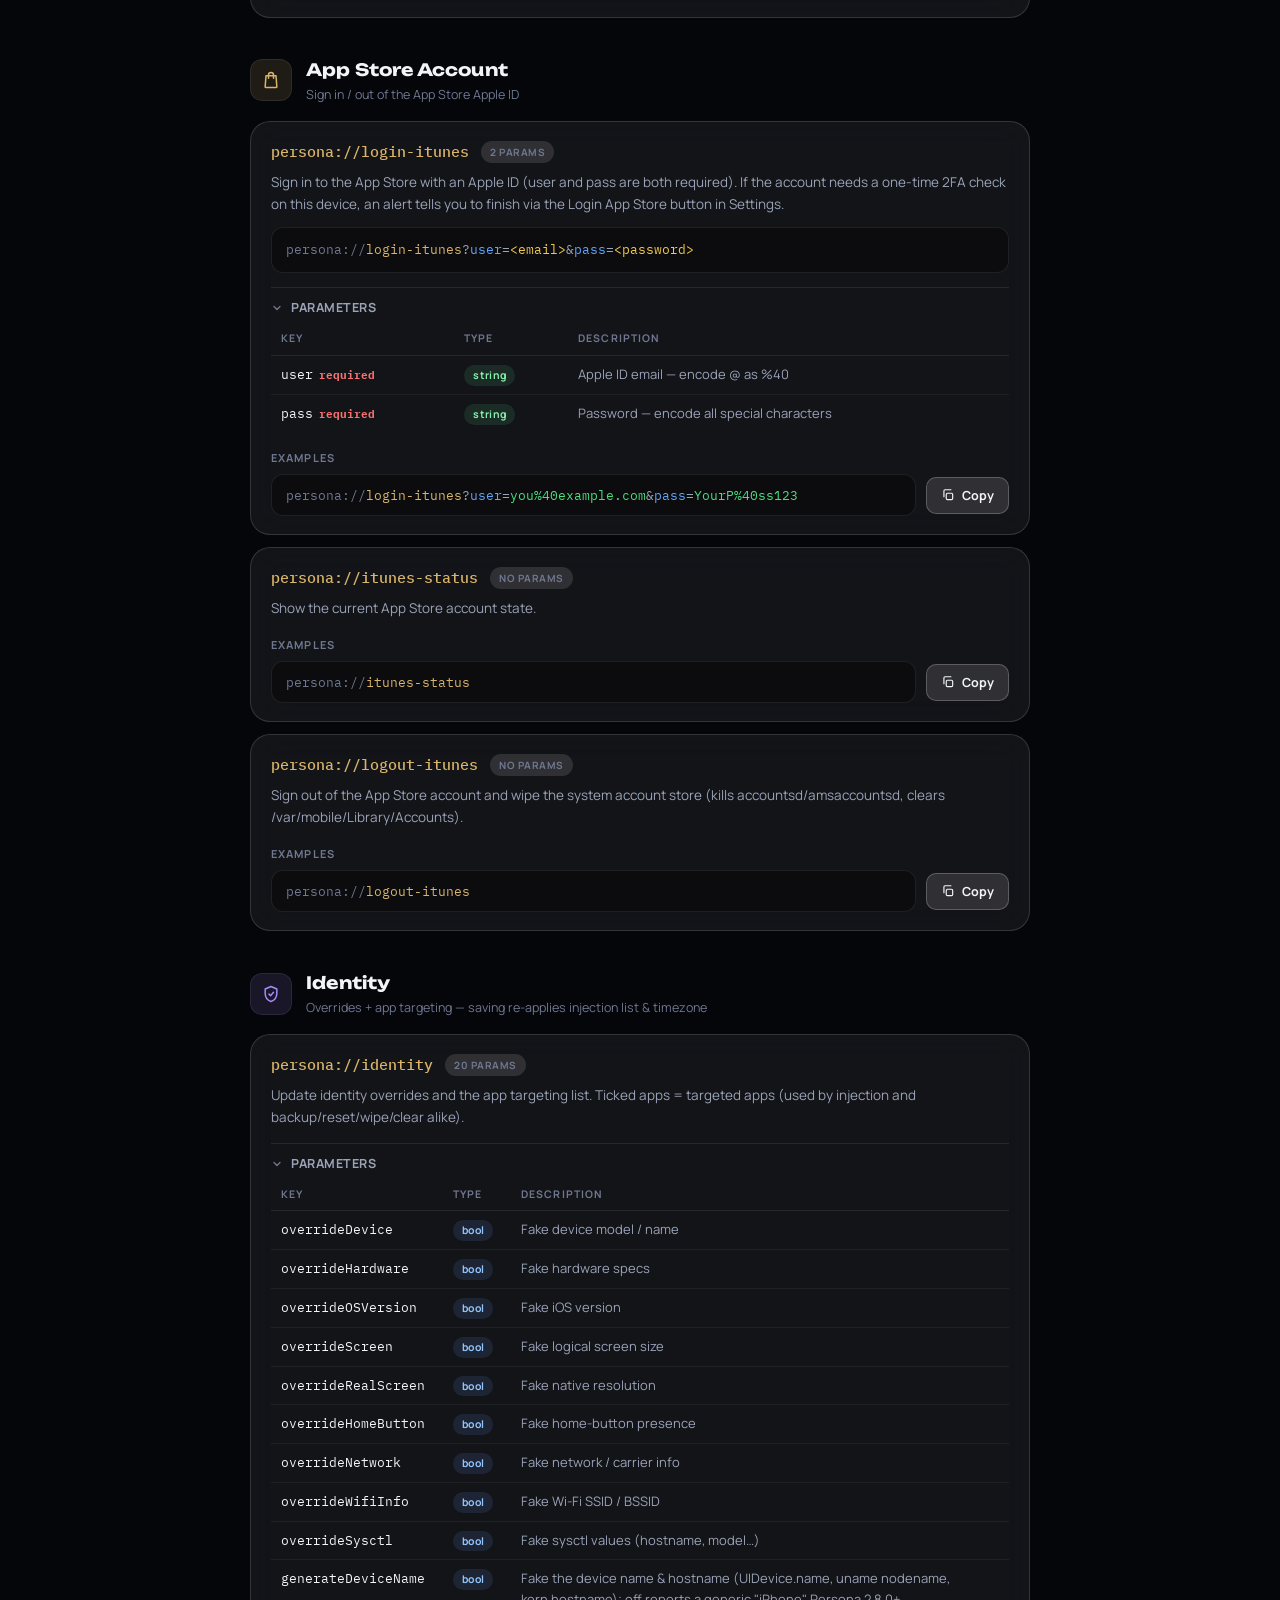
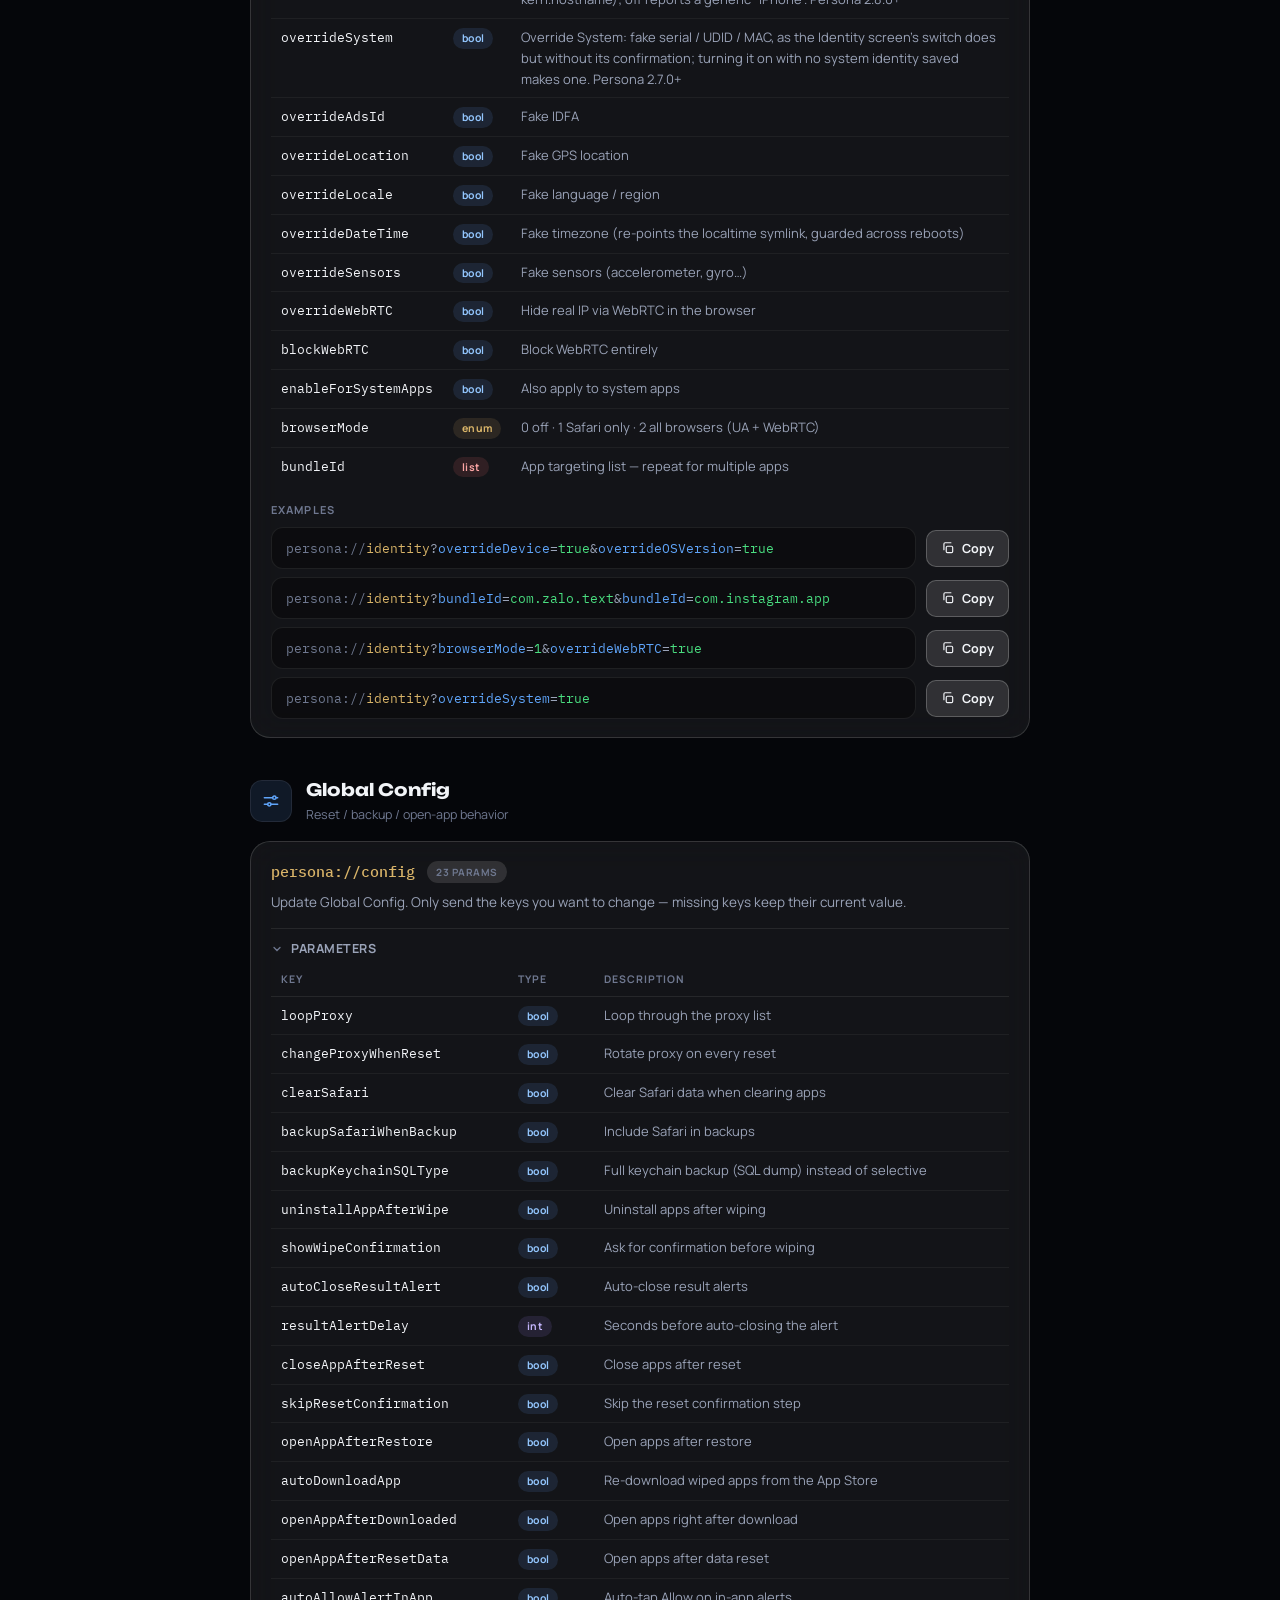
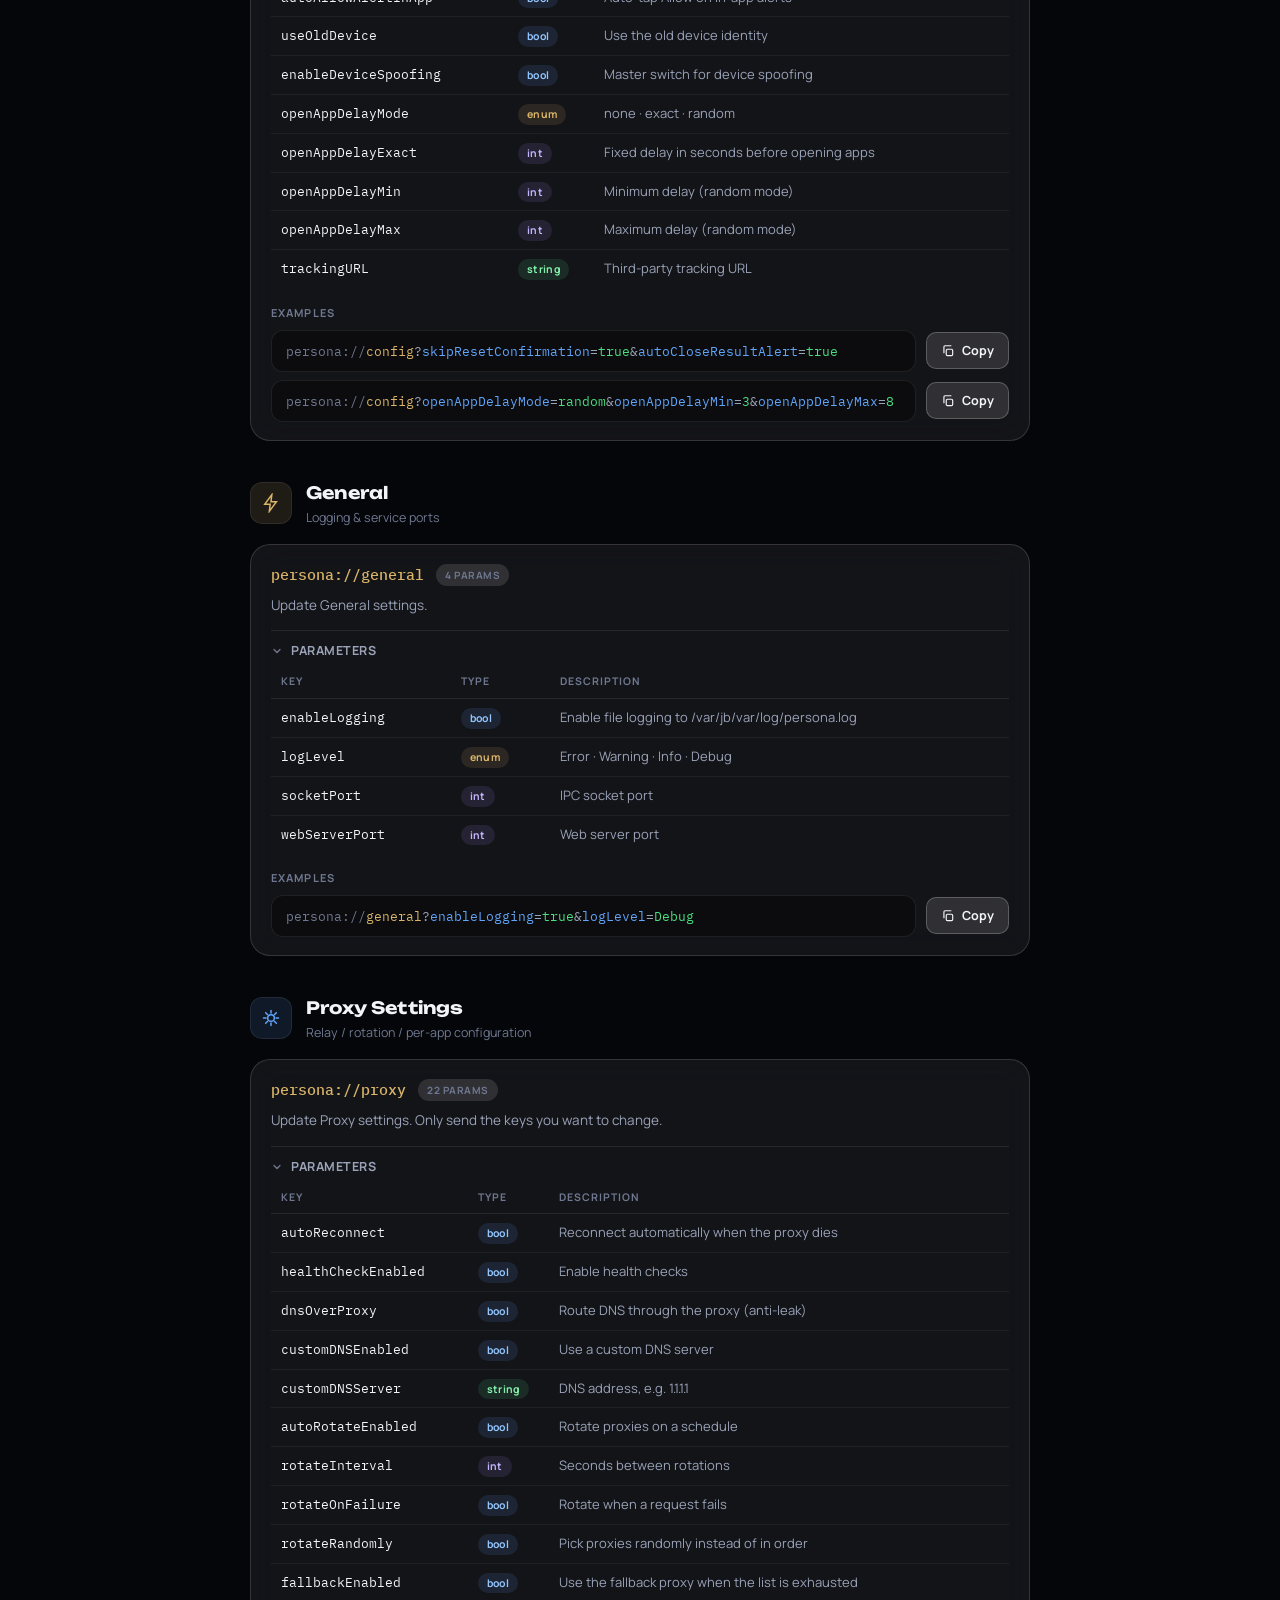
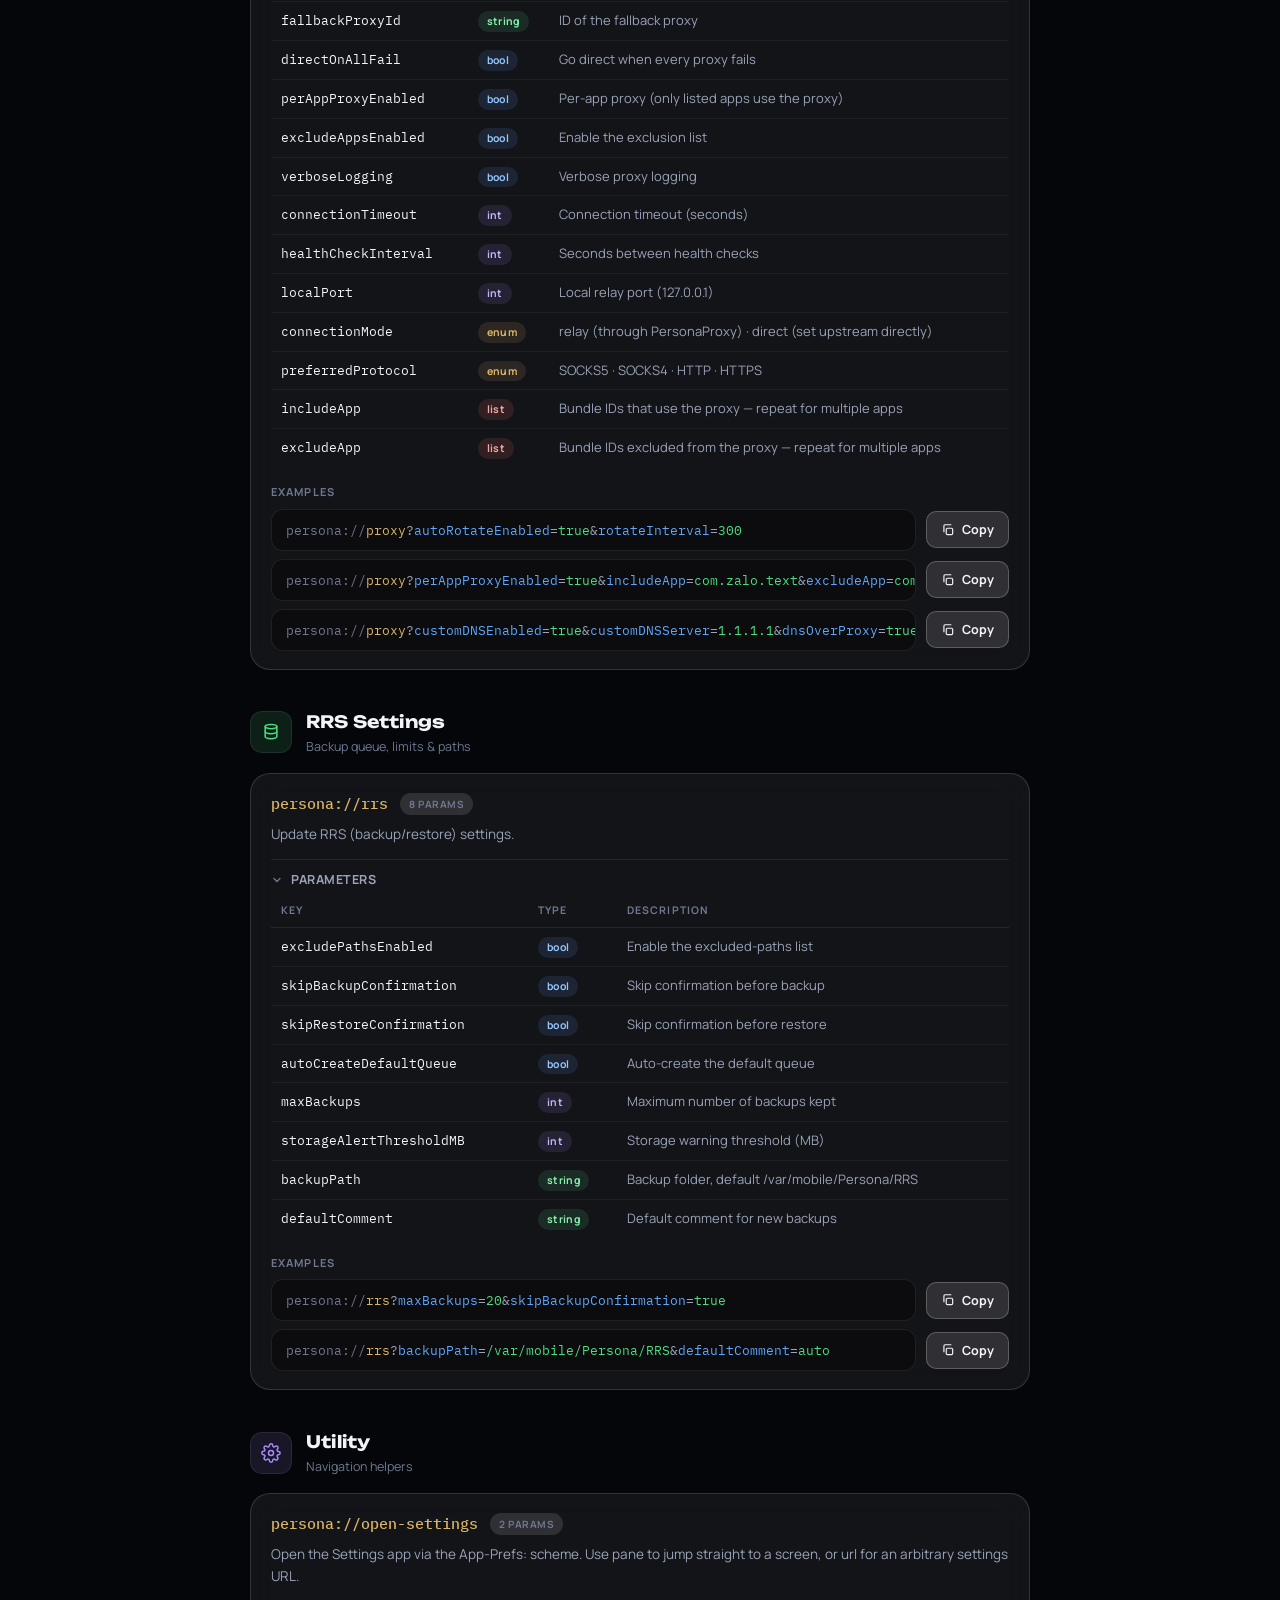
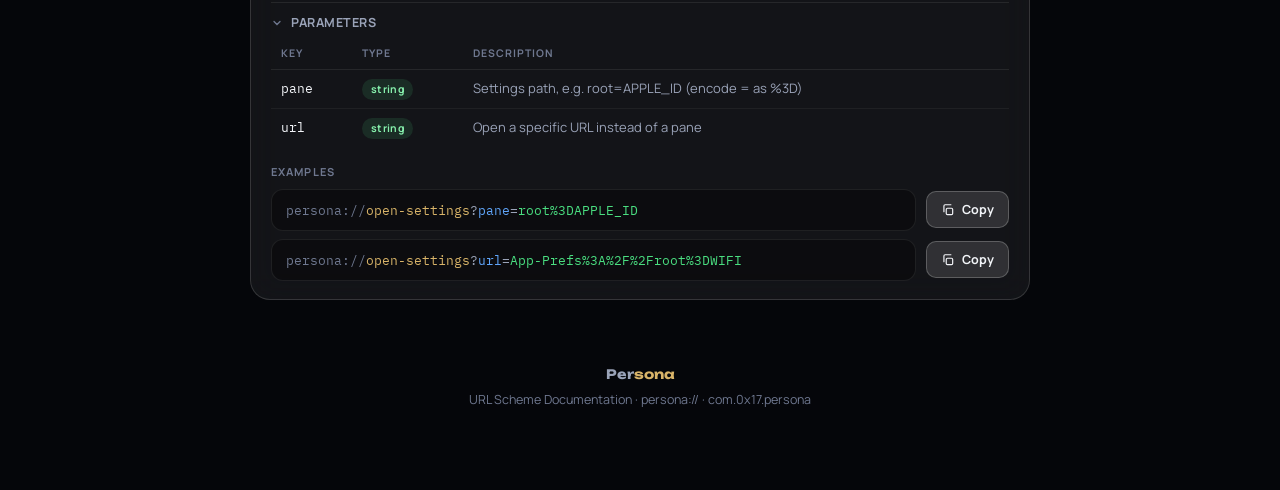
==== commit 6ba59247: "docs: sync CHANGELOG + URL schemes for 2.8.0" ====
--- a/URL-SCHEMES.html
+++ b/URL-SCHEMES.html
@@ -588,6 +588,7 @@
           <tr><td class="pk">overrideNetwork</td><td><span class="pill bool">bool</span></td><td data-en="Fake network / carrier info" data-vi="Gia mạo thông tin mạng / carrier">Fake network / carrier info</td></tr>
           <tr><td class="pk">overrideWifiInfo</td><td><span class="pill bool">bool</span></td><td data-en="Fake Wi-Fi SSID / BSSID" data-vi="Gia mạo SSID / BSSID Wi-Fi">Fake Wi-Fi SSID / BSSID</td></tr>
           <tr><td class="pk">overrideSysctl</td><td><span class="pill bool">bool</span></td><td data-en="Fake sysctl values (hostname, model…)" data-vi="Gia mạo sysctl (hostname, model…)">Fake sysctl values (hostname, model…)</td></tr>
+          <tr><td class="pk">generateDeviceName</td><td><span class="pill bool">bool</span></td><td data-en="Fake the device name & hostname (UIDevice.name, uname nodename, kern.hostname); off reports a generic &quot;iPhone&quot;. Persona 2.8.0+" data-vi="Gia mạo tên thiết bị & hostname (UIDevice.name, uname nodename, kern.hostname); tắt sẽ báo &quot;iPhone&quot; chung chung. Persona 2.8.0+">Fake the device name &amp; hostname (UIDevice.name, uname nodename, kern.hostname); off reports a generic "iPhone". Persona 2.8.0+</td></tr>
           <tr><td class="pk">overrideSystem</td><td><span class="pill bool">bool</span></td><td data-en="Override System: fake serial / UDID / MAC, as the Identity screen's switch does but without its confirmation; turning it on with no system identity saved makes one. Persona 2.7.0+" data-vi="Override System: gia mạo serial / UDID / MAC, như công tắc trên màn Identity nhưng không hỏi xác nhận; bật khi chưa có system identity thì tự tạo. Persona 2.7.0+">Override System: fake serial / UDID / MAC, as the Identity screen's switch does but without its confirmation; turning it on with no system identity saved makes one. Persona 2.7.0+</td></tr>
           <tr><td class="pk">overrideAdsId</td><td><span class="pill bool">bool</span></td><td data-en="Fake IDFA" data-vi="Gia mạo IDFA">Fake IDFA</td></tr>
           <tr><td class="pk">overrideLocation</td><td><span class="pill bool">bool</span></td><td data-en="Fake GPS location" data-vi="Gia mạo vị trí GPS">Fake GPS location</td></tr>
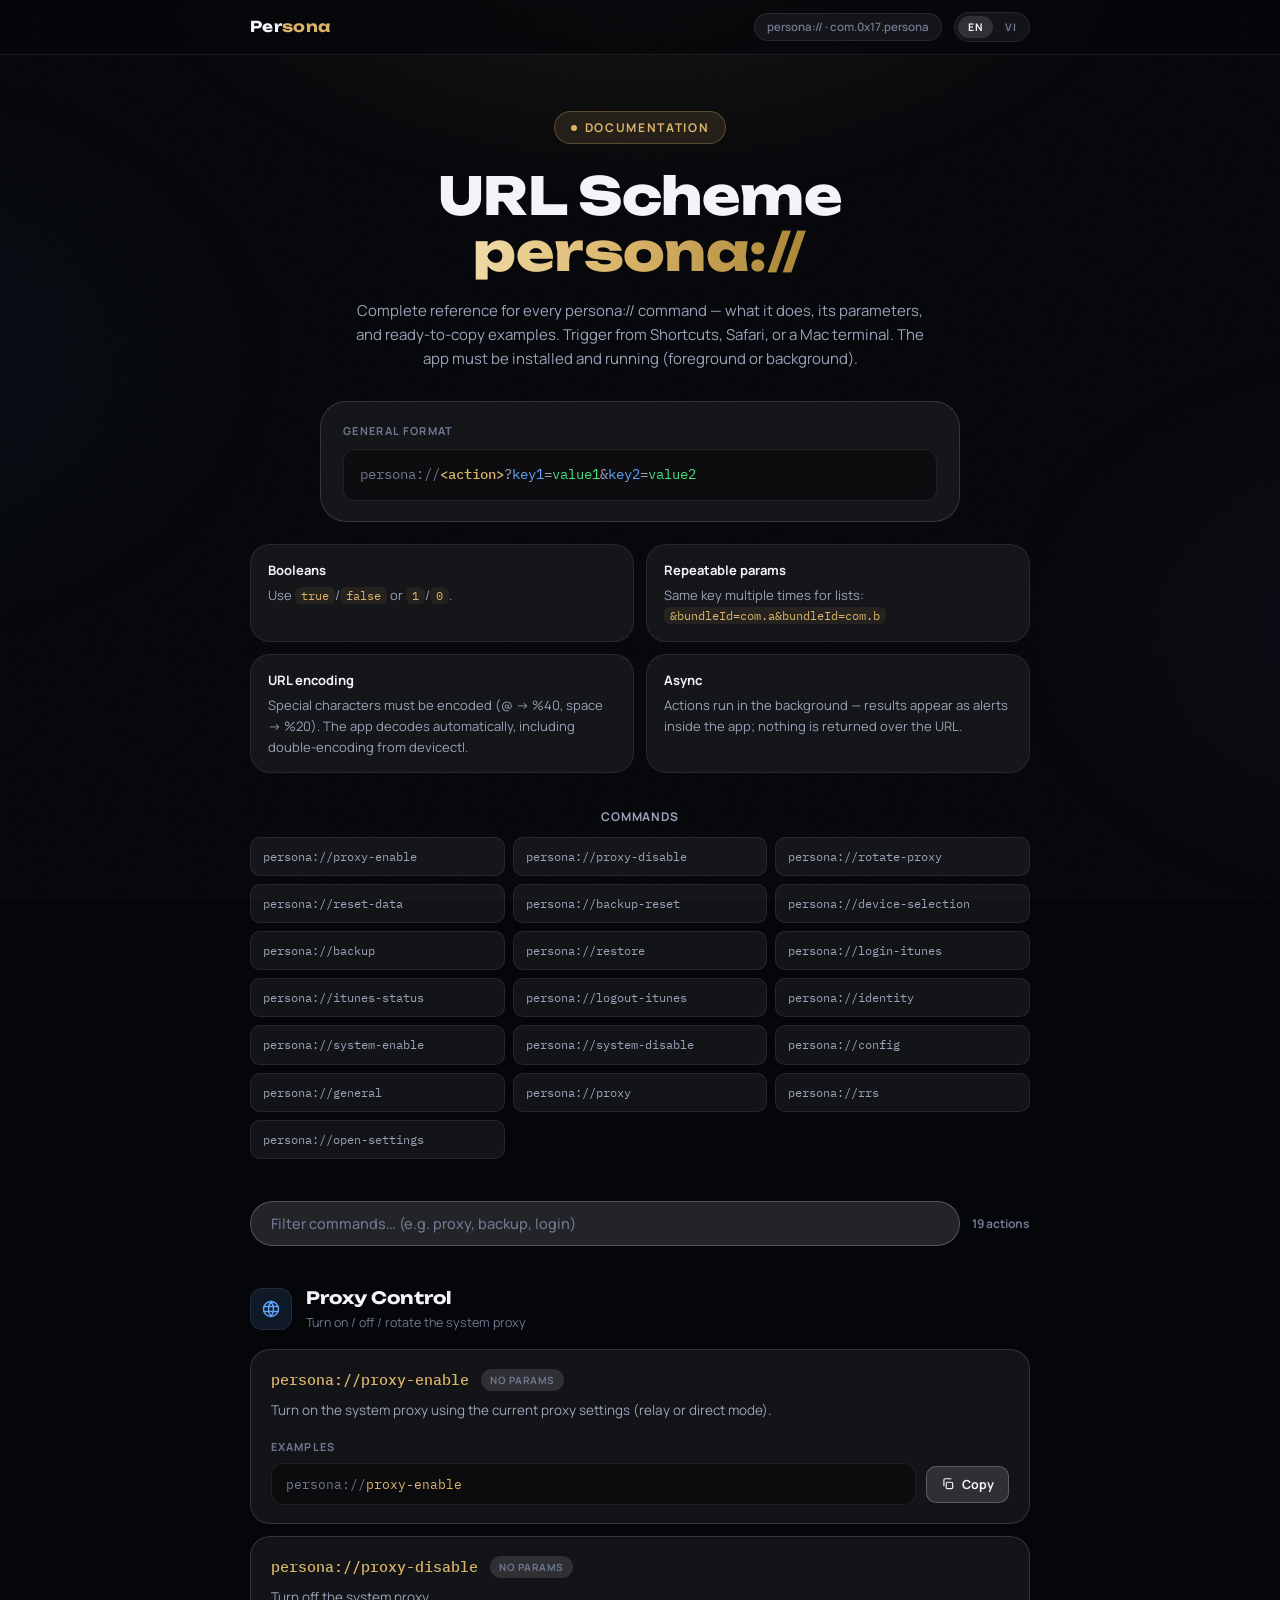
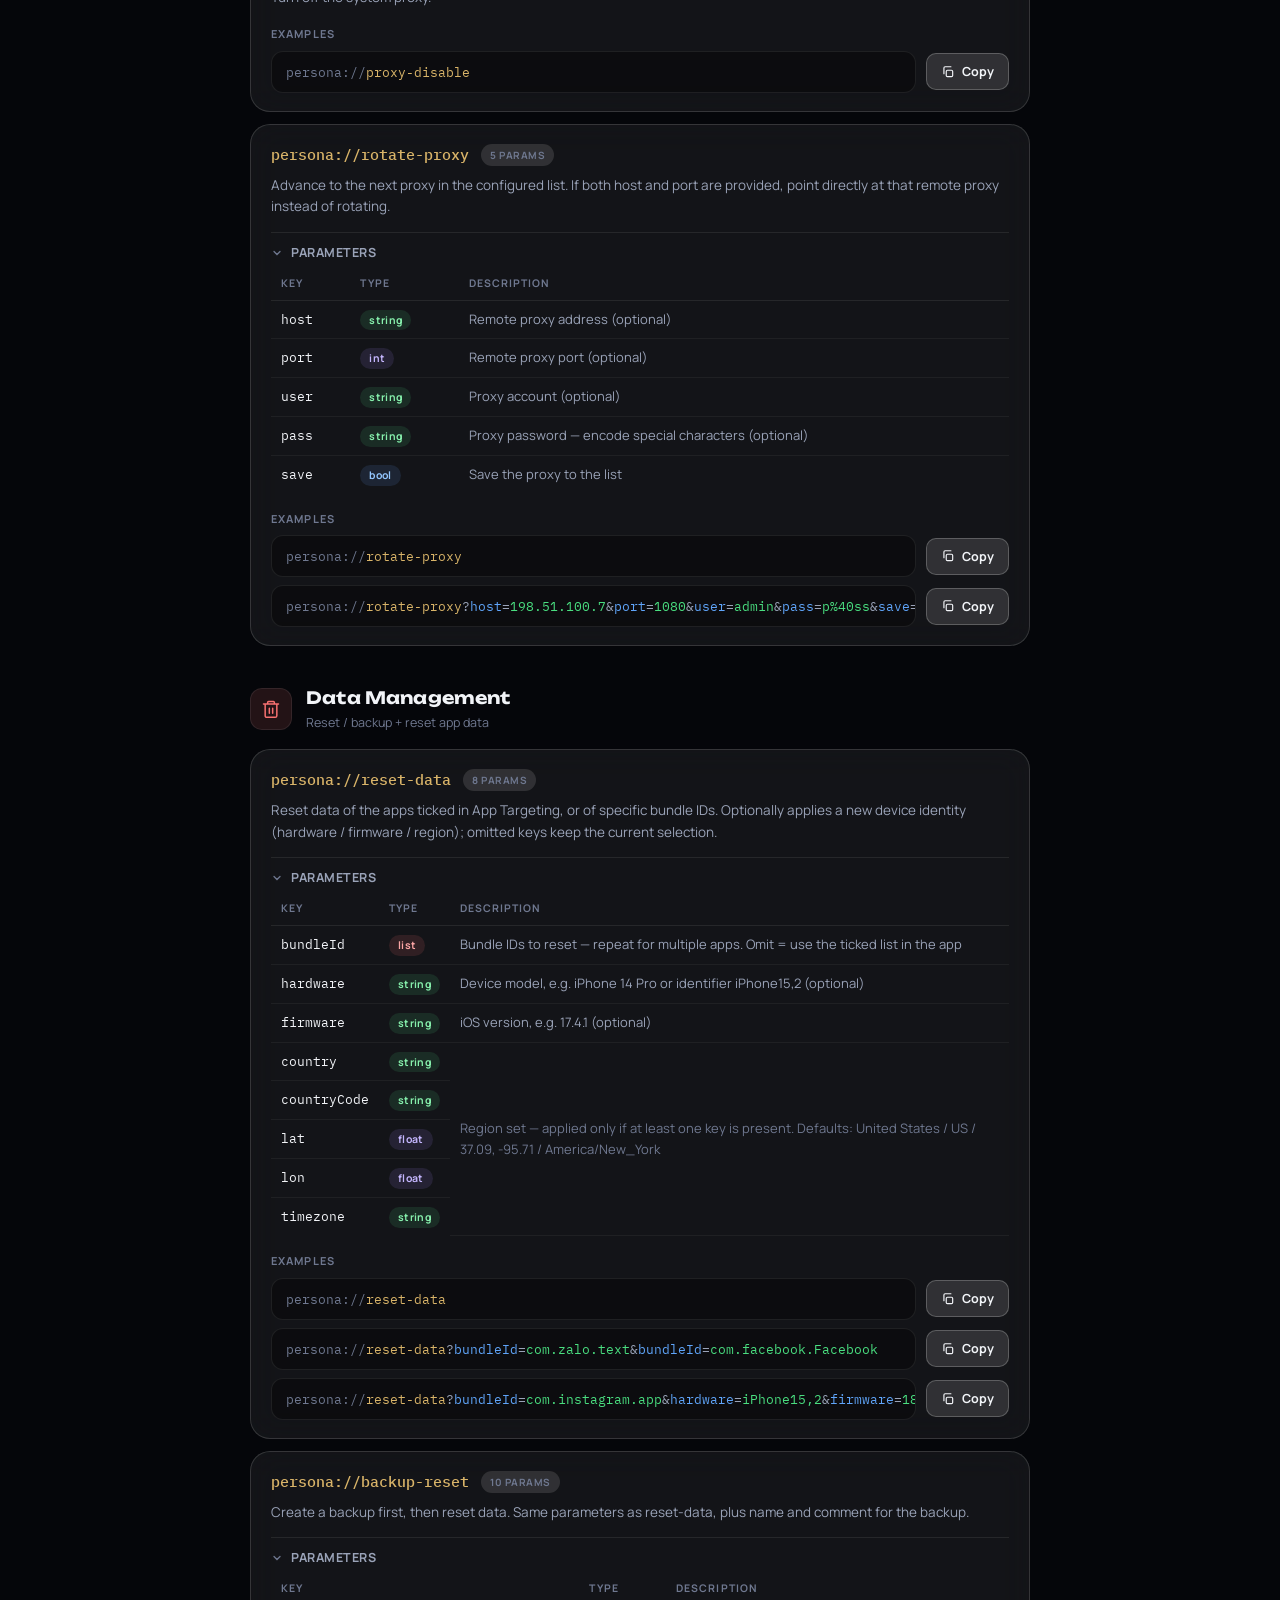
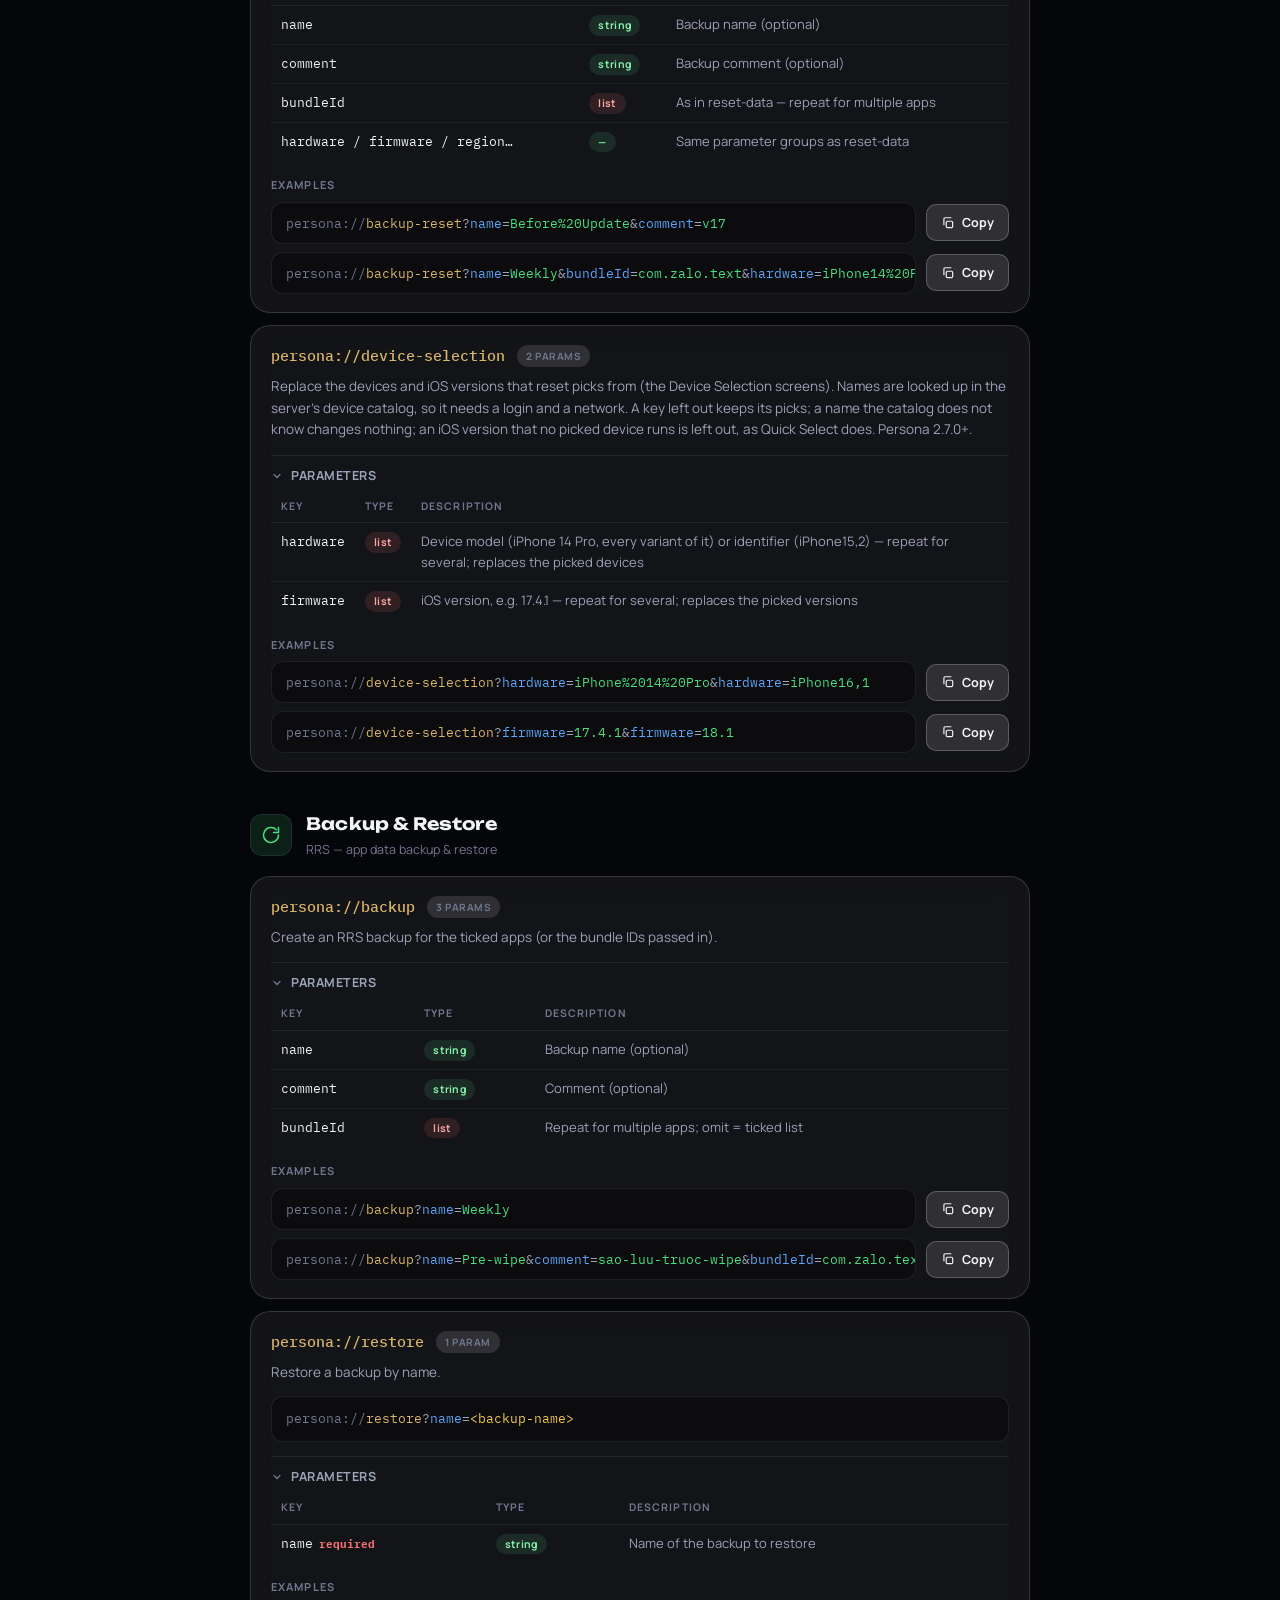
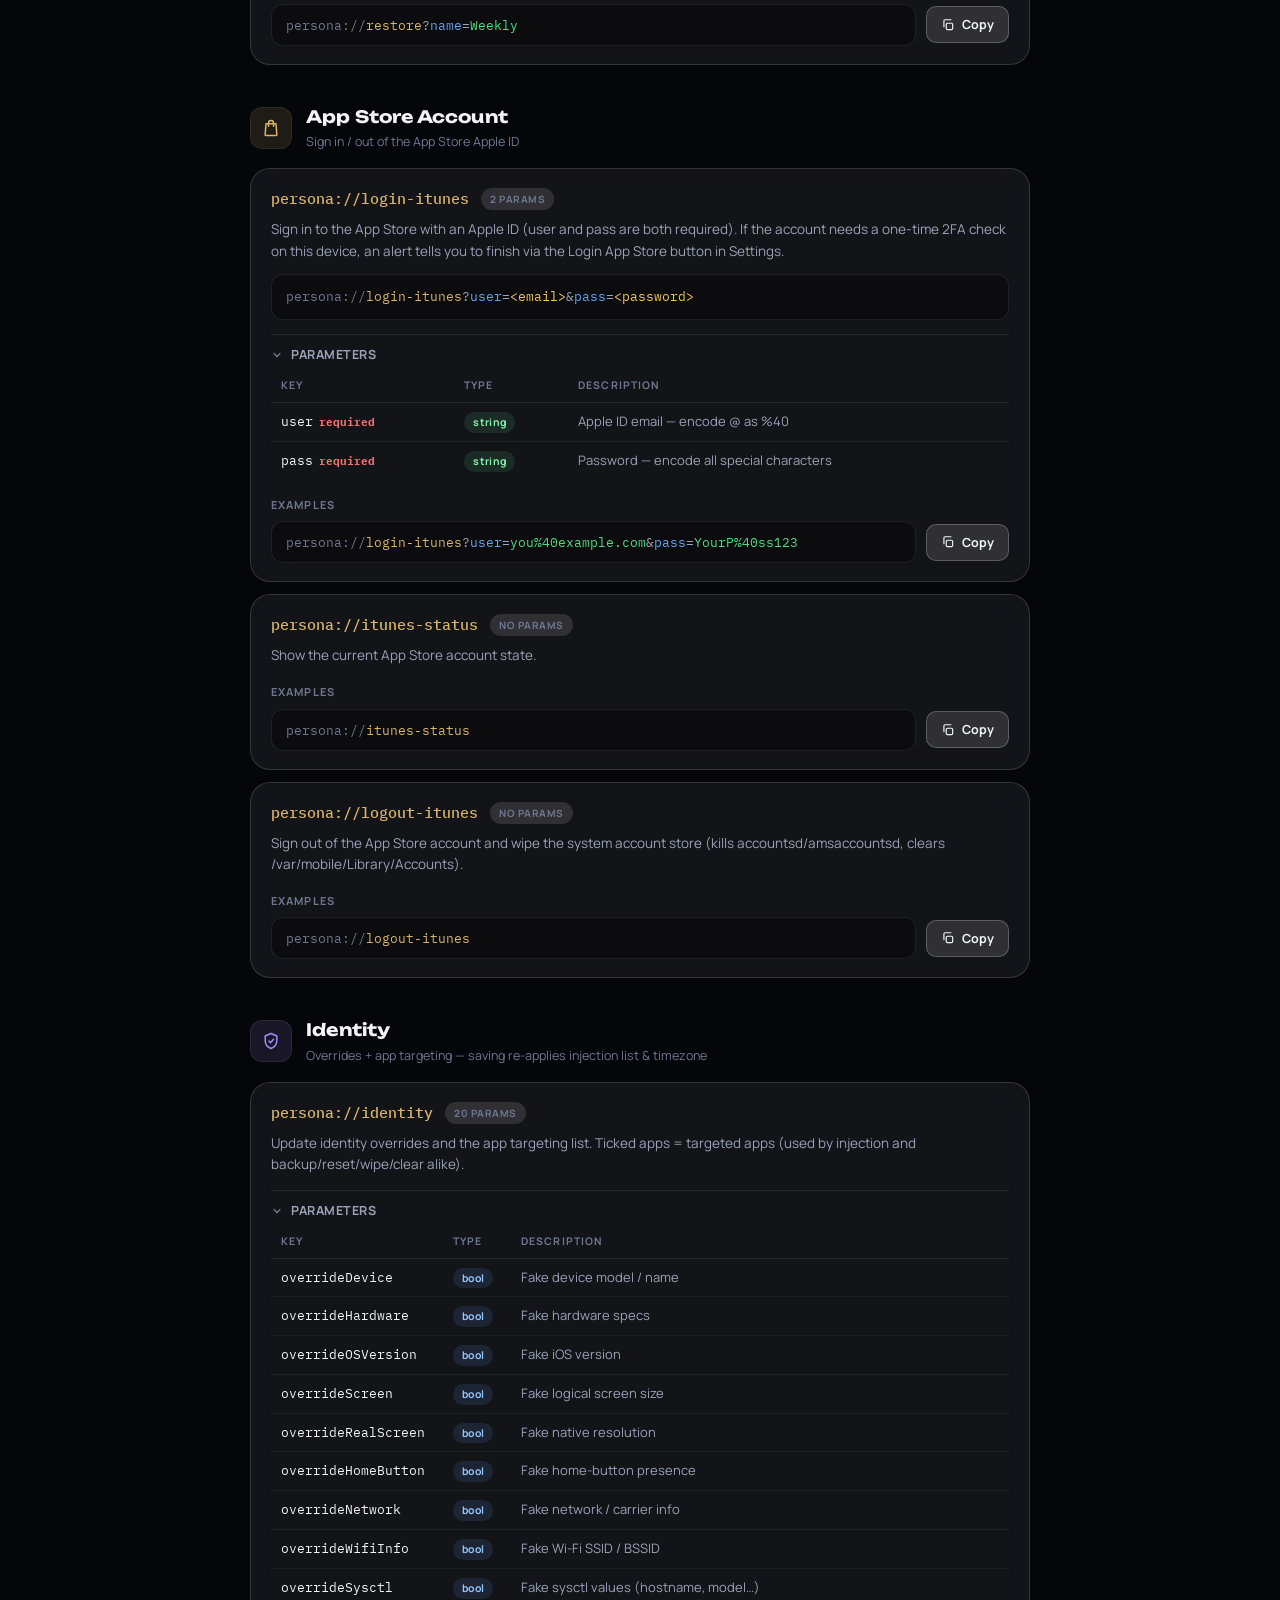
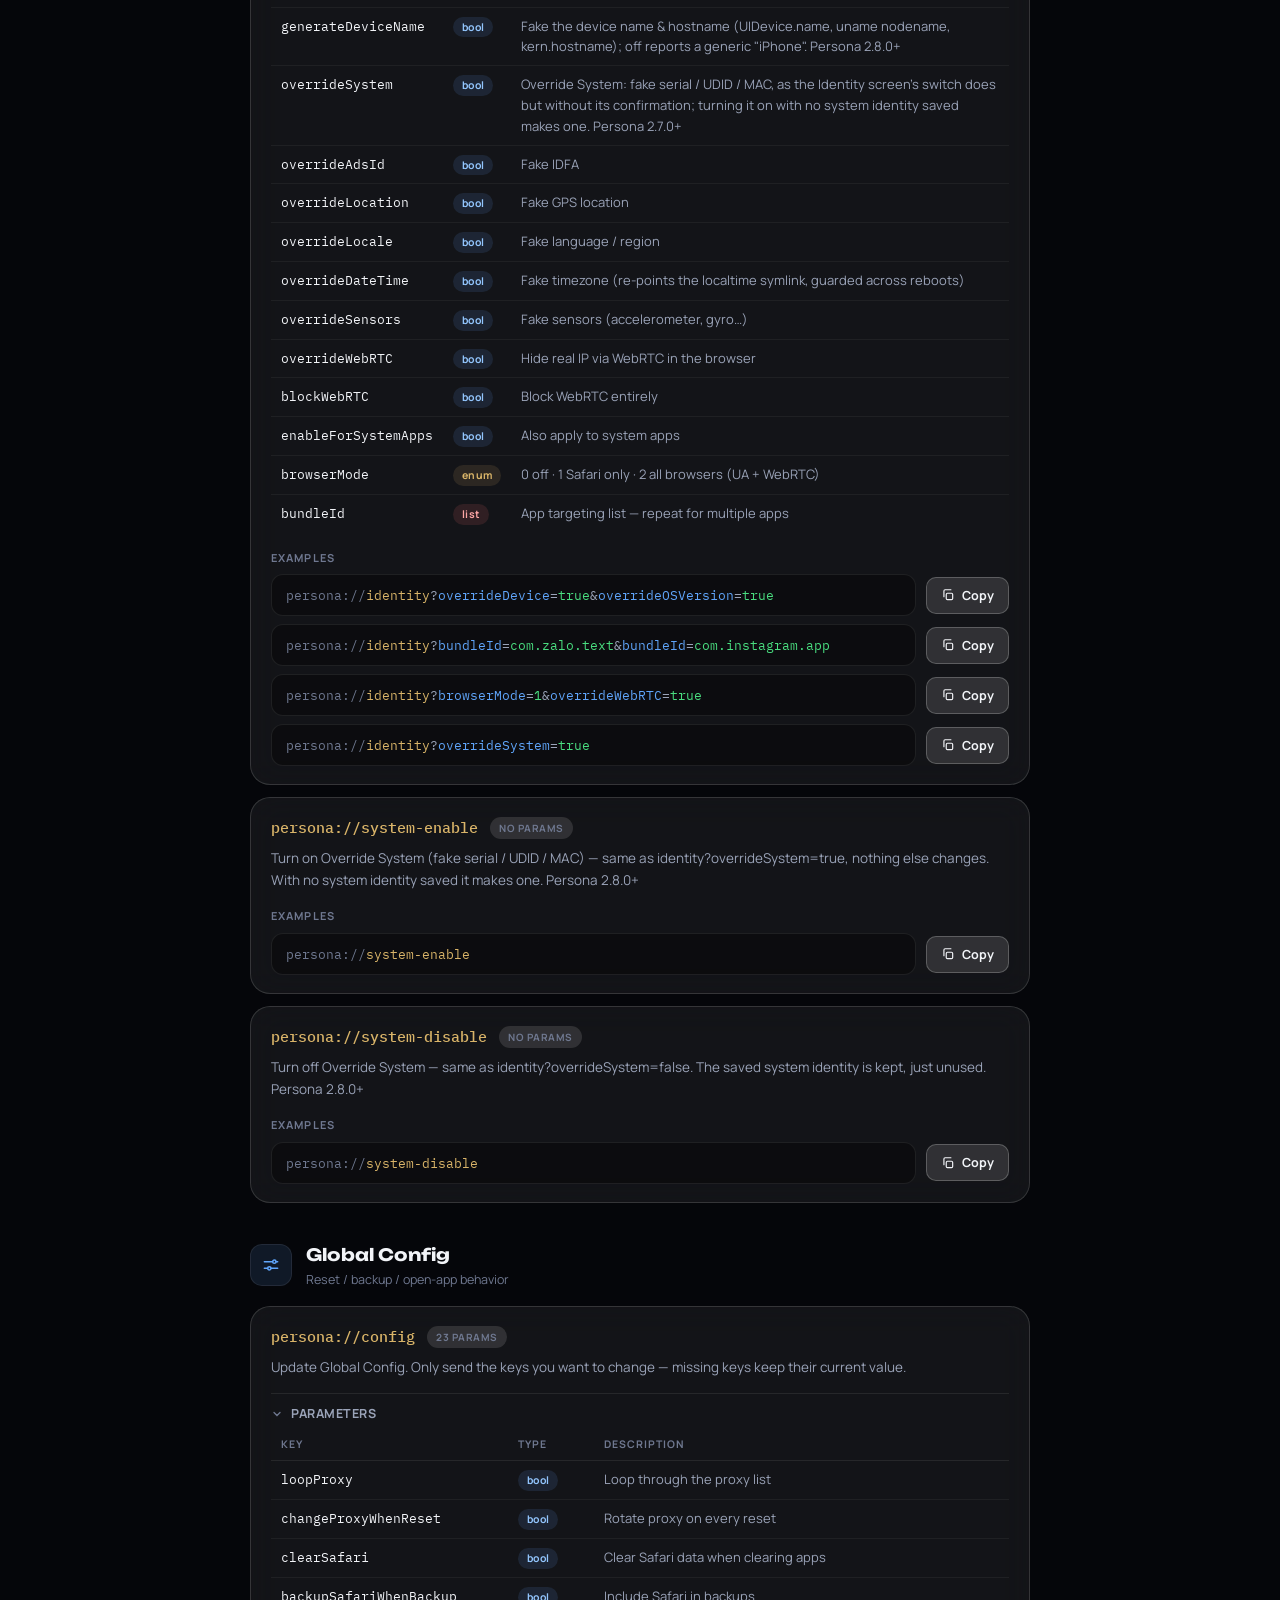
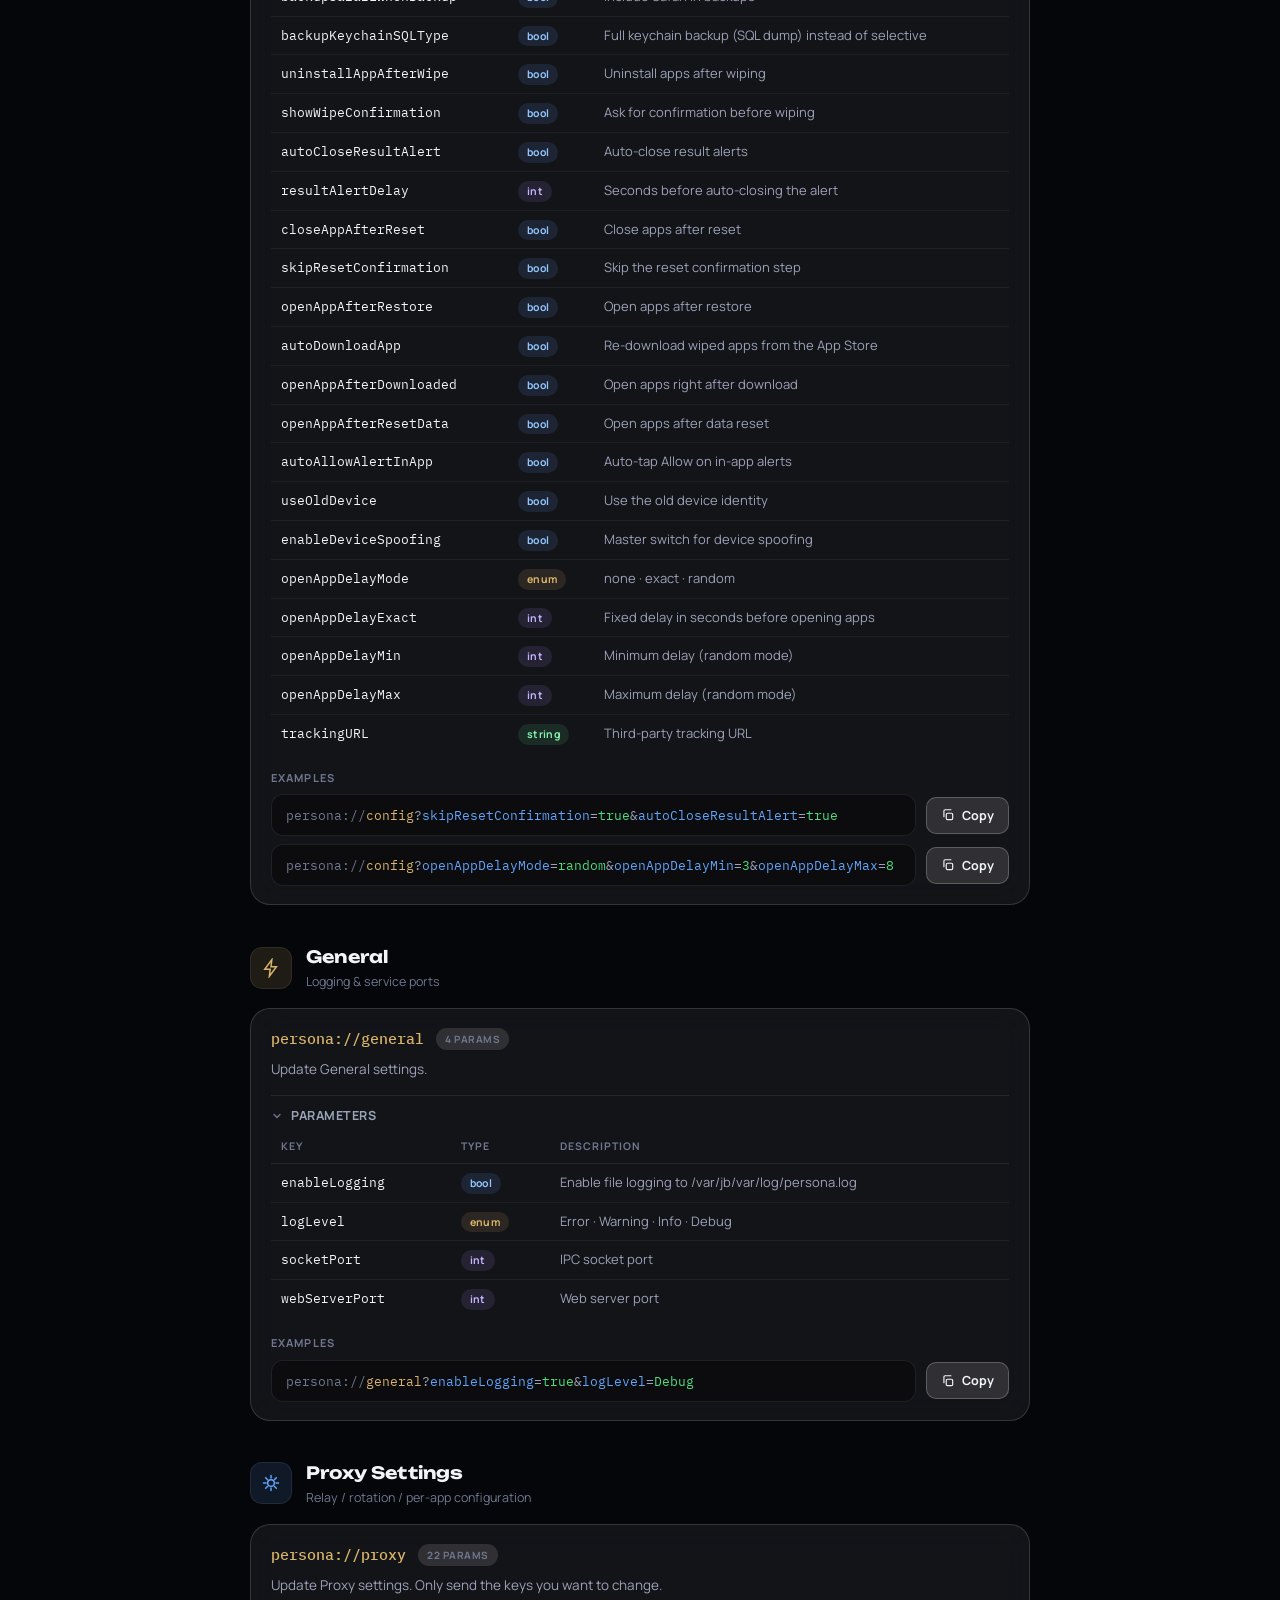
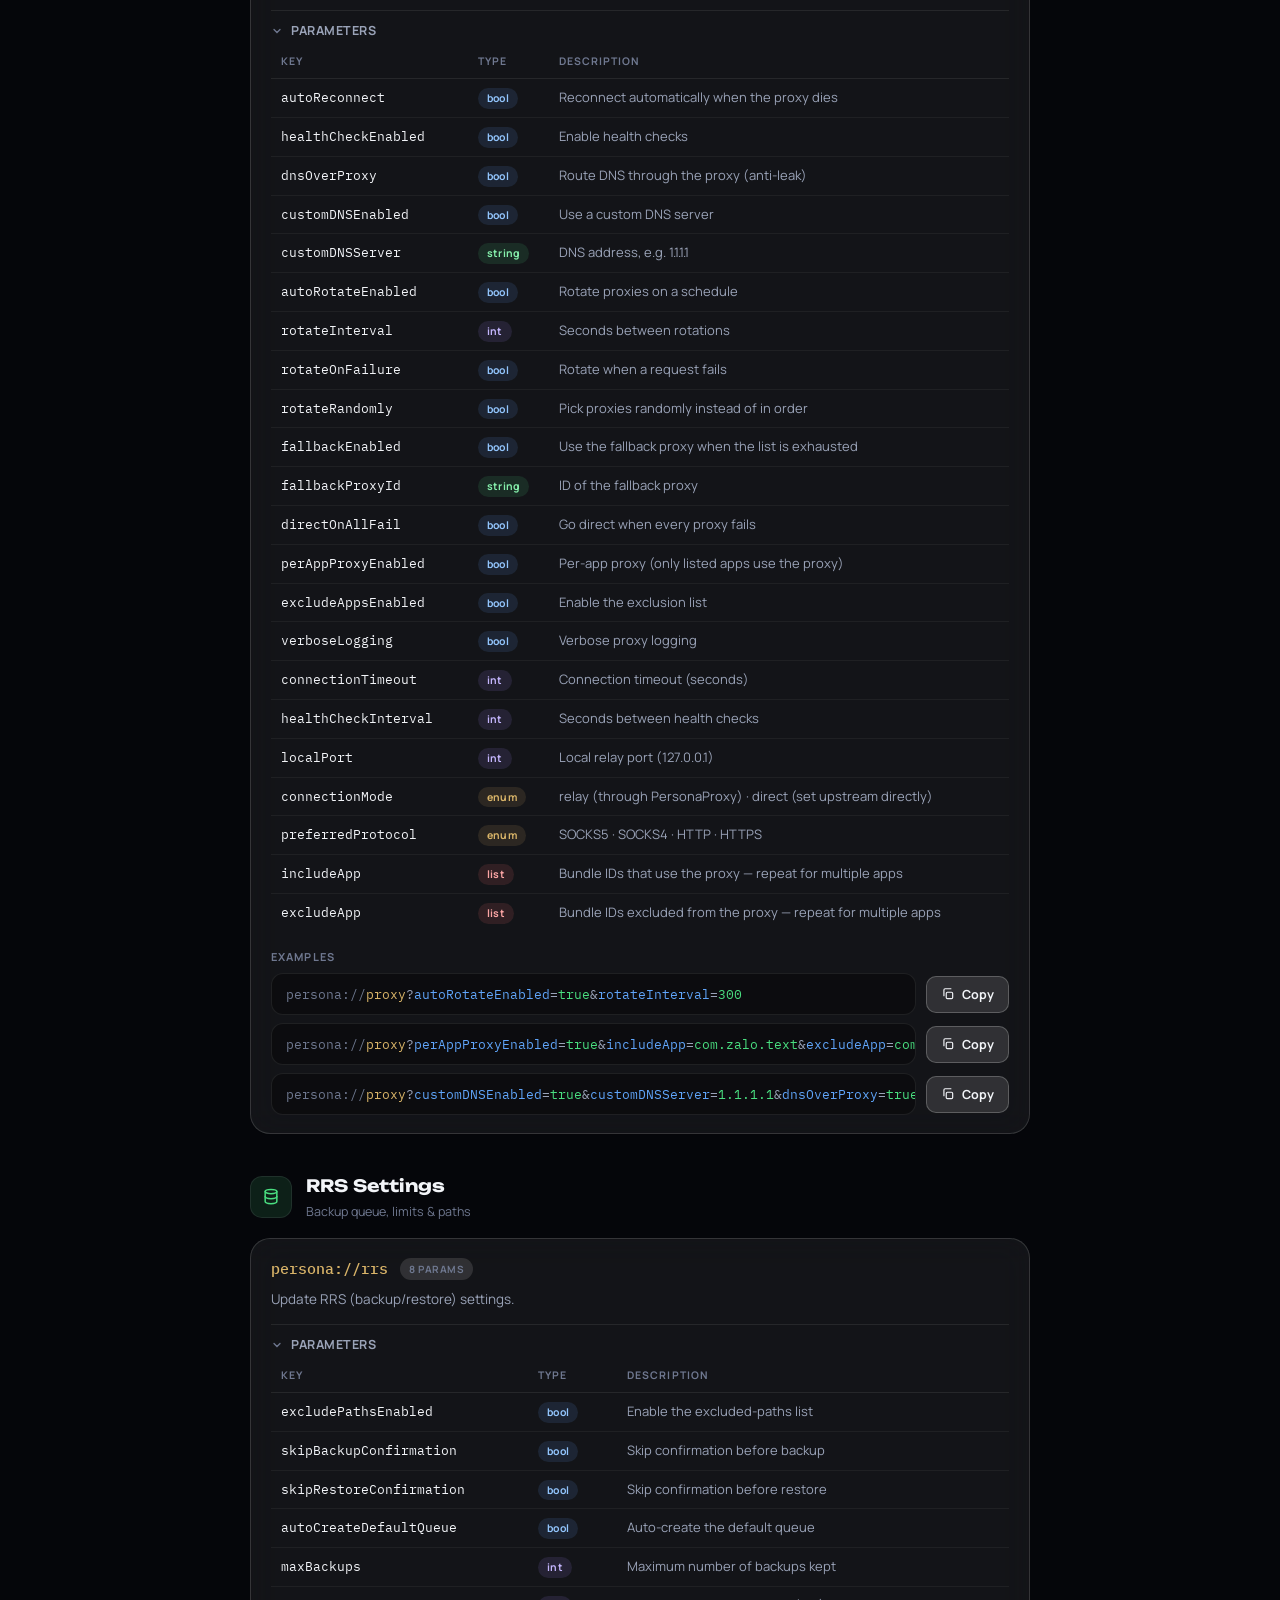
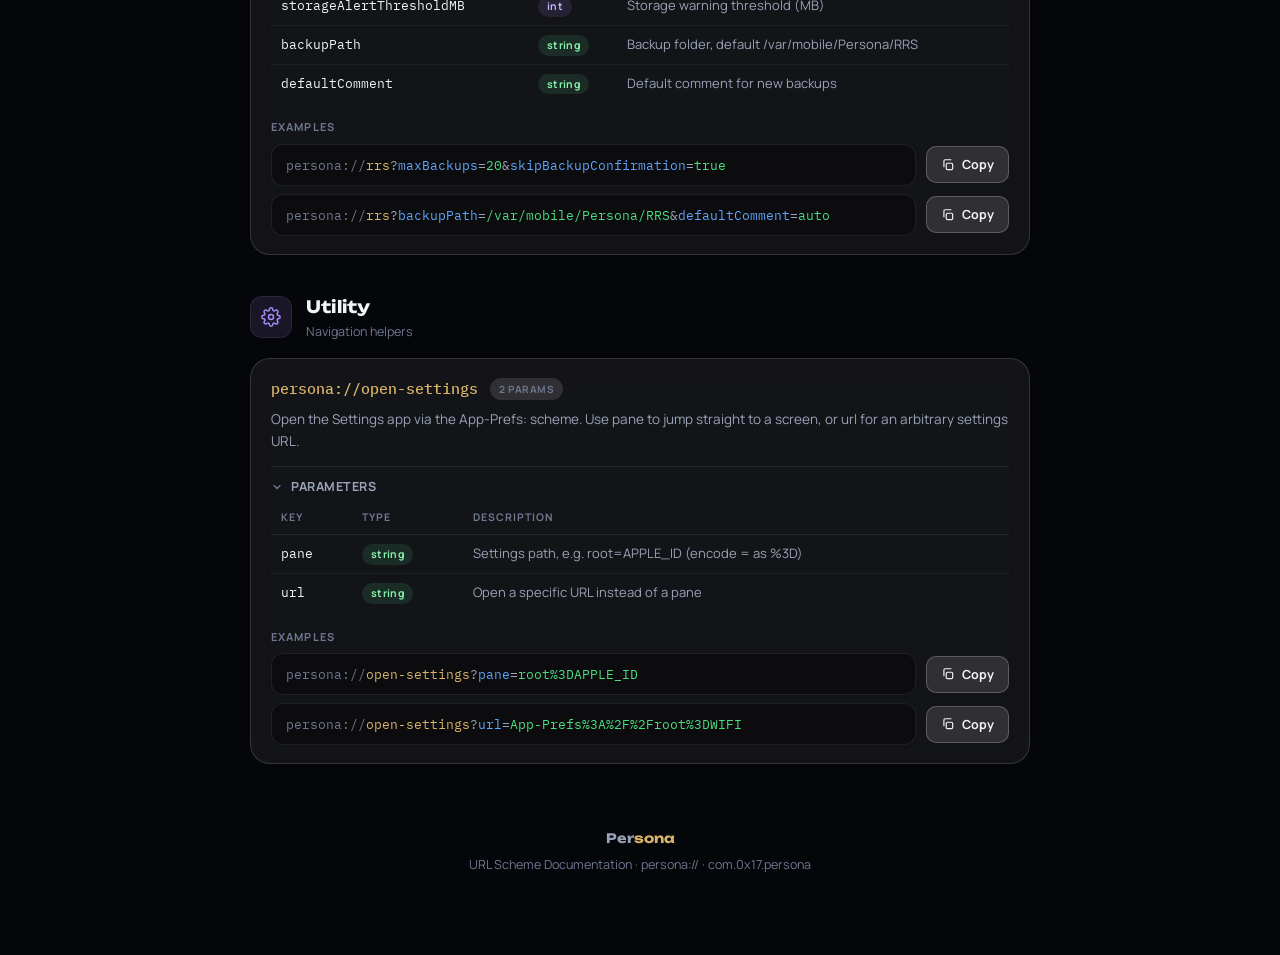
==== commit 737a31a4: "docs: sync CHANGELOG + URL schemes (system-enable/disable)" ====
--- a/URL-SCHEMES.html
+++ b/URL-SCHEMES.html
@@ -295,6 +295,8 @@
       <a href="#a-itunes-status">persona://itunes-status</a>
       <a href="#a-logout-itunes">persona://logout-itunes</a>
       <a href="#a-identity">persona://identity</a>
+      <a href="#a-system-enable">persona://system-enable</a>
+      <a href="#a-system-disable">persona://system-disable</a>
       <a href="#a-config">persona://config</a>
       <a href="#a-general">persona://general</a>
       <a href="#a-proxy">persona://proxy</a>
@@ -566,7 +568,7 @@
   </section>
 
   <!-- ============ IDENTITY ============ -->
-  <section class="cat reveal" data-search="identity override device udid location locale timezone browser webrtc targeting bundleId">
+  <section class="cat reveal" data-search="identity system-enable system-disable override device udid location locale timezone browser webrtc targeting bundleId">
     <div class="cat-head">
       <div class="tile" style="background:var(--tile-violet)"><svg viewBox="0 0 24 24" fill="none" stroke="#A78BFA" stroke-width="1.8" stroke-linecap="round" stroke-linejoin="round"><path d="M12 3l7 3v5c0 4.5-3 8.5-7 10-4-1.5-7-5.5-7-10V6l7-3z"/><path d="M9.5 12l2 2 3.5-4"/></svg></div>
       <div><h2>Identity</h2><div class="cat-sub" data-en="Overrides + app targeting — saving re-applies injection list &amp; timezone" data-vi="Overrides + app targeting — lưu xong tự re-apply injection list &amp; múi giờ">Overrides + app targeting — saving re-applies injection list &amp; timezone</div></div>
@@ -618,6 +620,30 @@
         </div>
         <div class="example-row">
           <div class="example" data-copy="persona://identity?overrideSystem=true"><span class="scheme">persona://</span><span class="action">identity</span>?<span class="k">overrideSystem</span>=<span class="v">true</span></div>
+          <button class="copy-btn" type="button"><svg viewBox="0 0 24 24" fill="none" stroke="currentColor" stroke-width="2" stroke-linecap="round"><rect x="9" y="9" width="11" height="11" rx="2"/><path d="M5 15V5a2 2 0 0 1 2-2h10"/></svg><span data-en="Copy" data-vi="Sao chép">Copy</span></button>
+        </div>
+      </div>
+    </div>
+
+    <div class="action-card" id="a-system-enable" data-search="system-enable bật override system serial udid mac">
+      <div class="action-top"><span class="action-url">persona://system-enable</span><span class="badge" data-en="no params" data-vi="không có tham số">no params</span></div>
+      <div class="action-desc" data-en="Turn on Override System (fake serial / UDID / MAC) — same as identity?overrideSystem=true, nothing else changes. With no system identity saved it makes one. Persona 2.8.0+" data-vi="Bật Override System (gia mạo serial / UDID / MAC) — giống identity?overrideSystem=true, không đổi gì khác. Chưa có system identity thì tự tạo. Persona 2.8.0+">Turn on Override System (fake serial / UDID / MAC) — same as identity?overrideSystem=true, nothing else changes. With no system identity saved it makes one. Persona 2.8.0+</div>
+      <div class="ex-label" data-en="Examples" data-vi="Ví dụ">Examples</div>
+      <div class="ex-group">
+        <div class="example-row">
+          <div class="example" data-copy="persona://system-enable"><span class="scheme">persona://</span><span class="action">system-enable</span></div>
+          <button class="copy-btn" type="button"><svg viewBox="0 0 24 24" fill="none" stroke="currentColor" stroke-width="2" stroke-linecap="round"><rect x="9" y="9" width="11" height="11" rx="2"/><path d="M5 15V5a2 2 0 0 1 2-2h10"/></svg><span data-en="Copy" data-vi="Sao chép">Copy</span></button>
+        </div>
+      </div>
+    </div>
+
+    <div class="action-card" id="a-system-disable" data-search="system-disable tắt override system serial udid mac">
+      <div class="action-top"><span class="action-url">persona://system-disable</span><span class="badge" data-en="no params" data-vi="không có tham số">no params</span></div>
+      <div class="action-desc" data-en="Turn off Override System — same as identity?overrideSystem=false. The saved system identity is kept, just unused. Persona 2.8.0+" data-vi="Tắt Override System — giống identity?overrideSystem=false. System identity đã lưu vẫn giữ, chỉ không dùng. Persona 2.8.0+">Turn off Override System — same as identity?overrideSystem=false. The saved system identity is kept, just unused. Persona 2.8.0+</div>
+      <div class="ex-label" data-en="Examples" data-vi="Ví dụ">Examples</div>
+      <div class="ex-group">
+        <div class="example-row">
+          <div class="example" data-copy="persona://system-disable"><span class="scheme">persona://</span><span class="action">system-disable</span></div>
           <button class="copy-btn" type="button"><svg viewBox="0 0 24 24" fill="none" stroke="currentColor" stroke-width="2" stroke-linecap="round"><rect x="9" y="9" width="11" height="11" rx="2"/><path d="M5 15V5a2 2 0 0 1 2-2h10"/></svg><span data-en="Copy" data-vi="Sao chép">Copy</span></button>
         </div>
       </div>
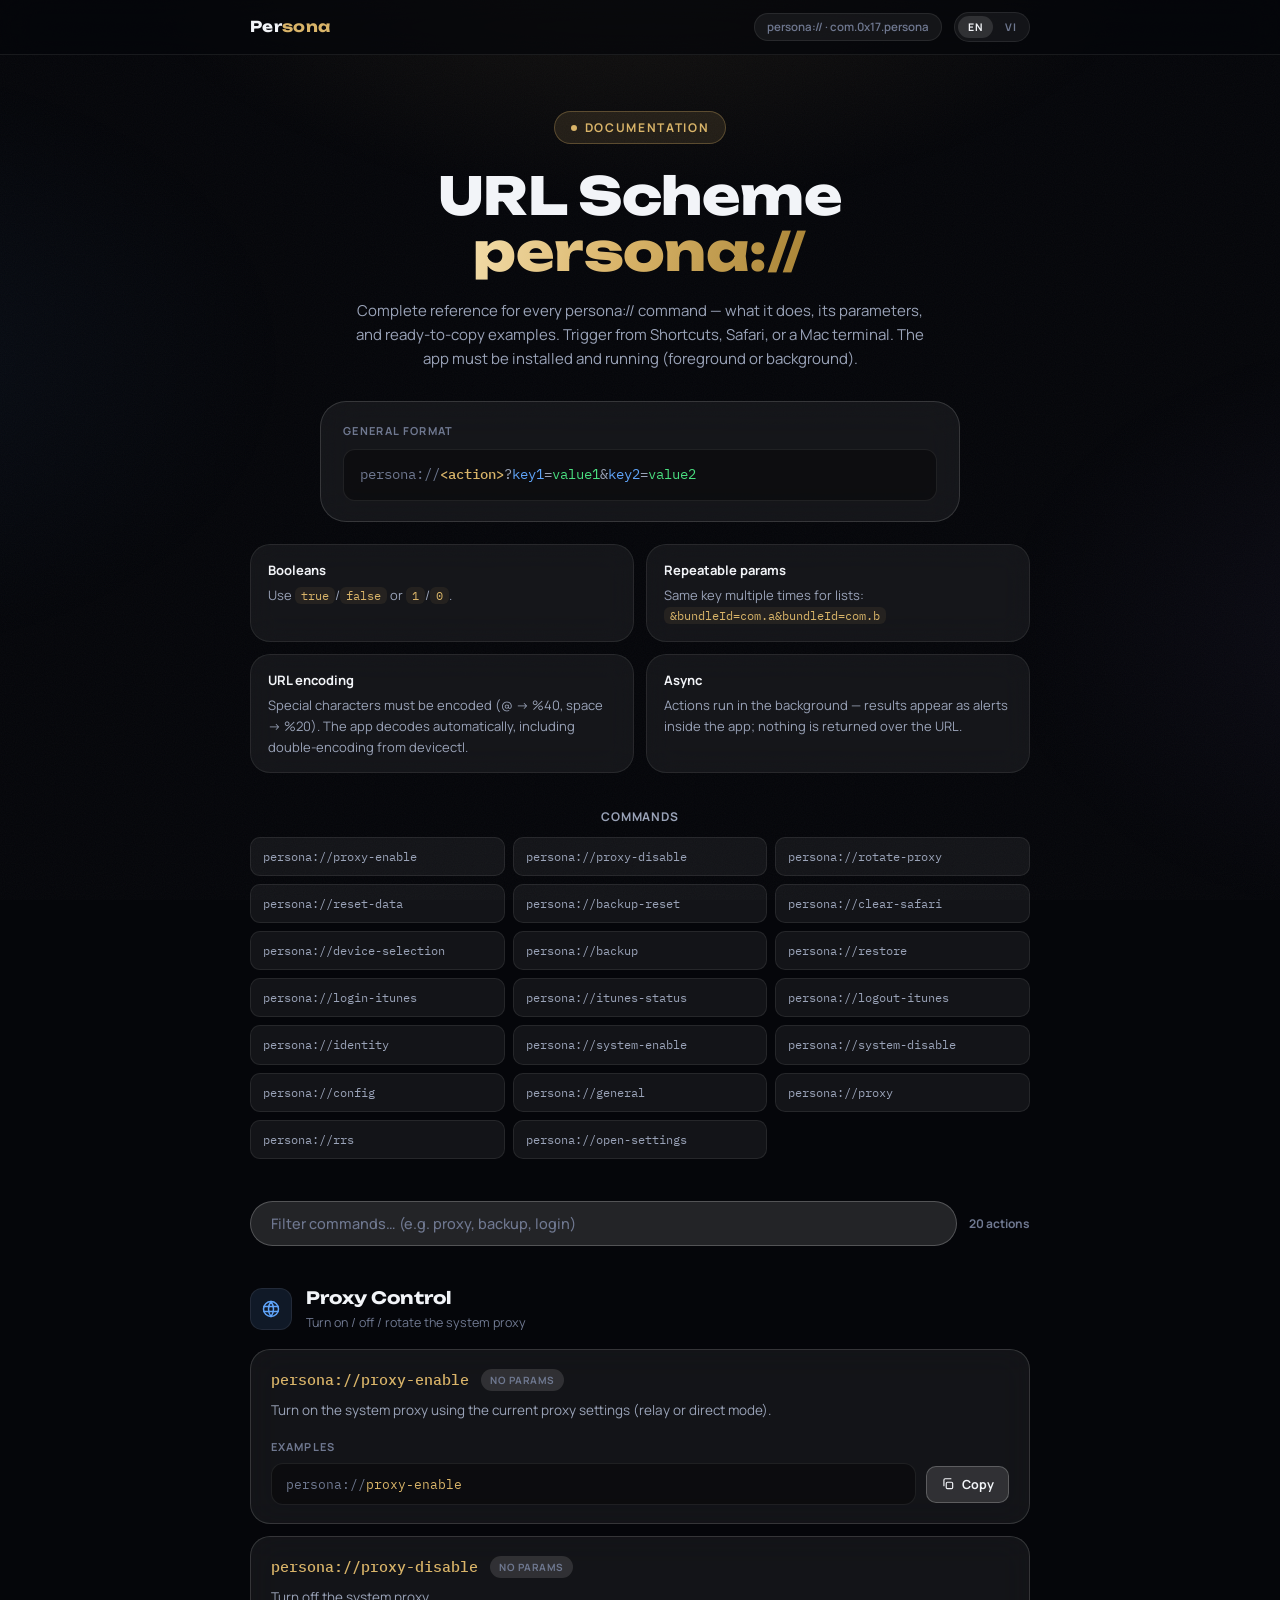
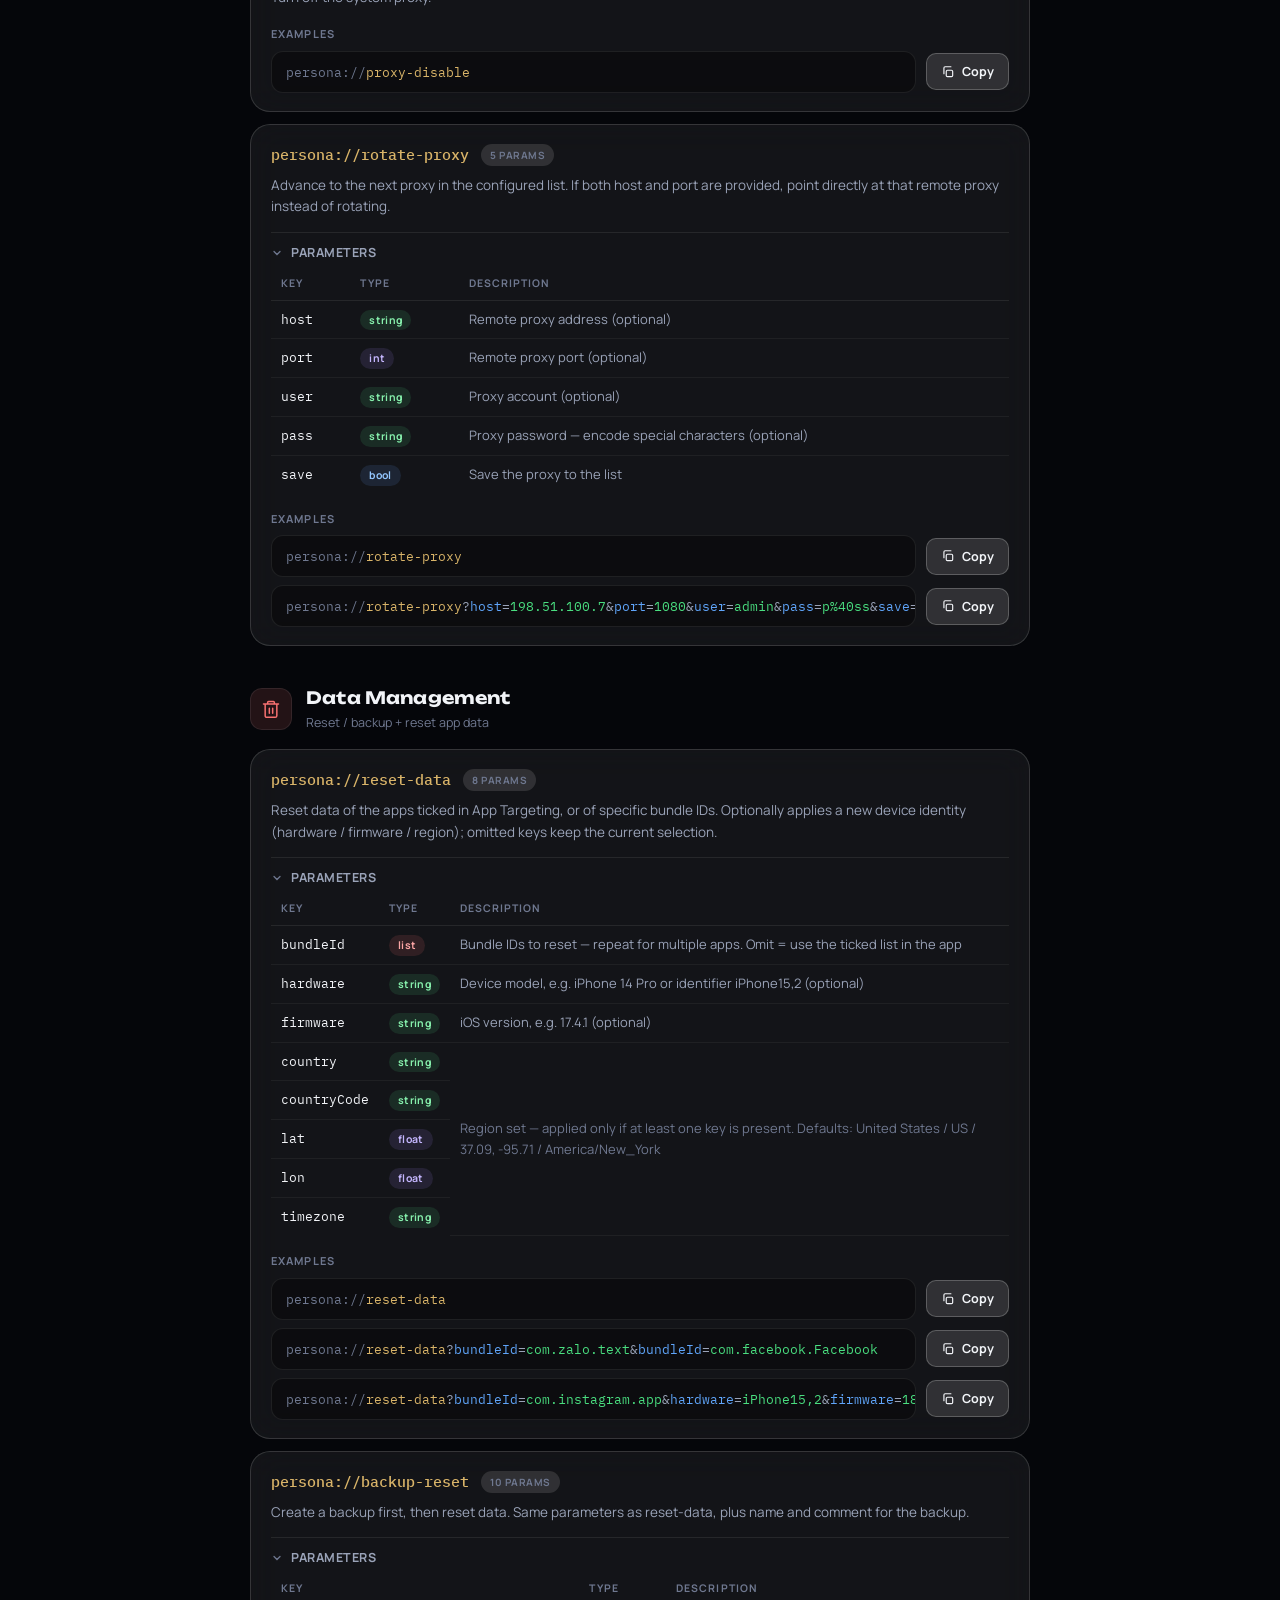
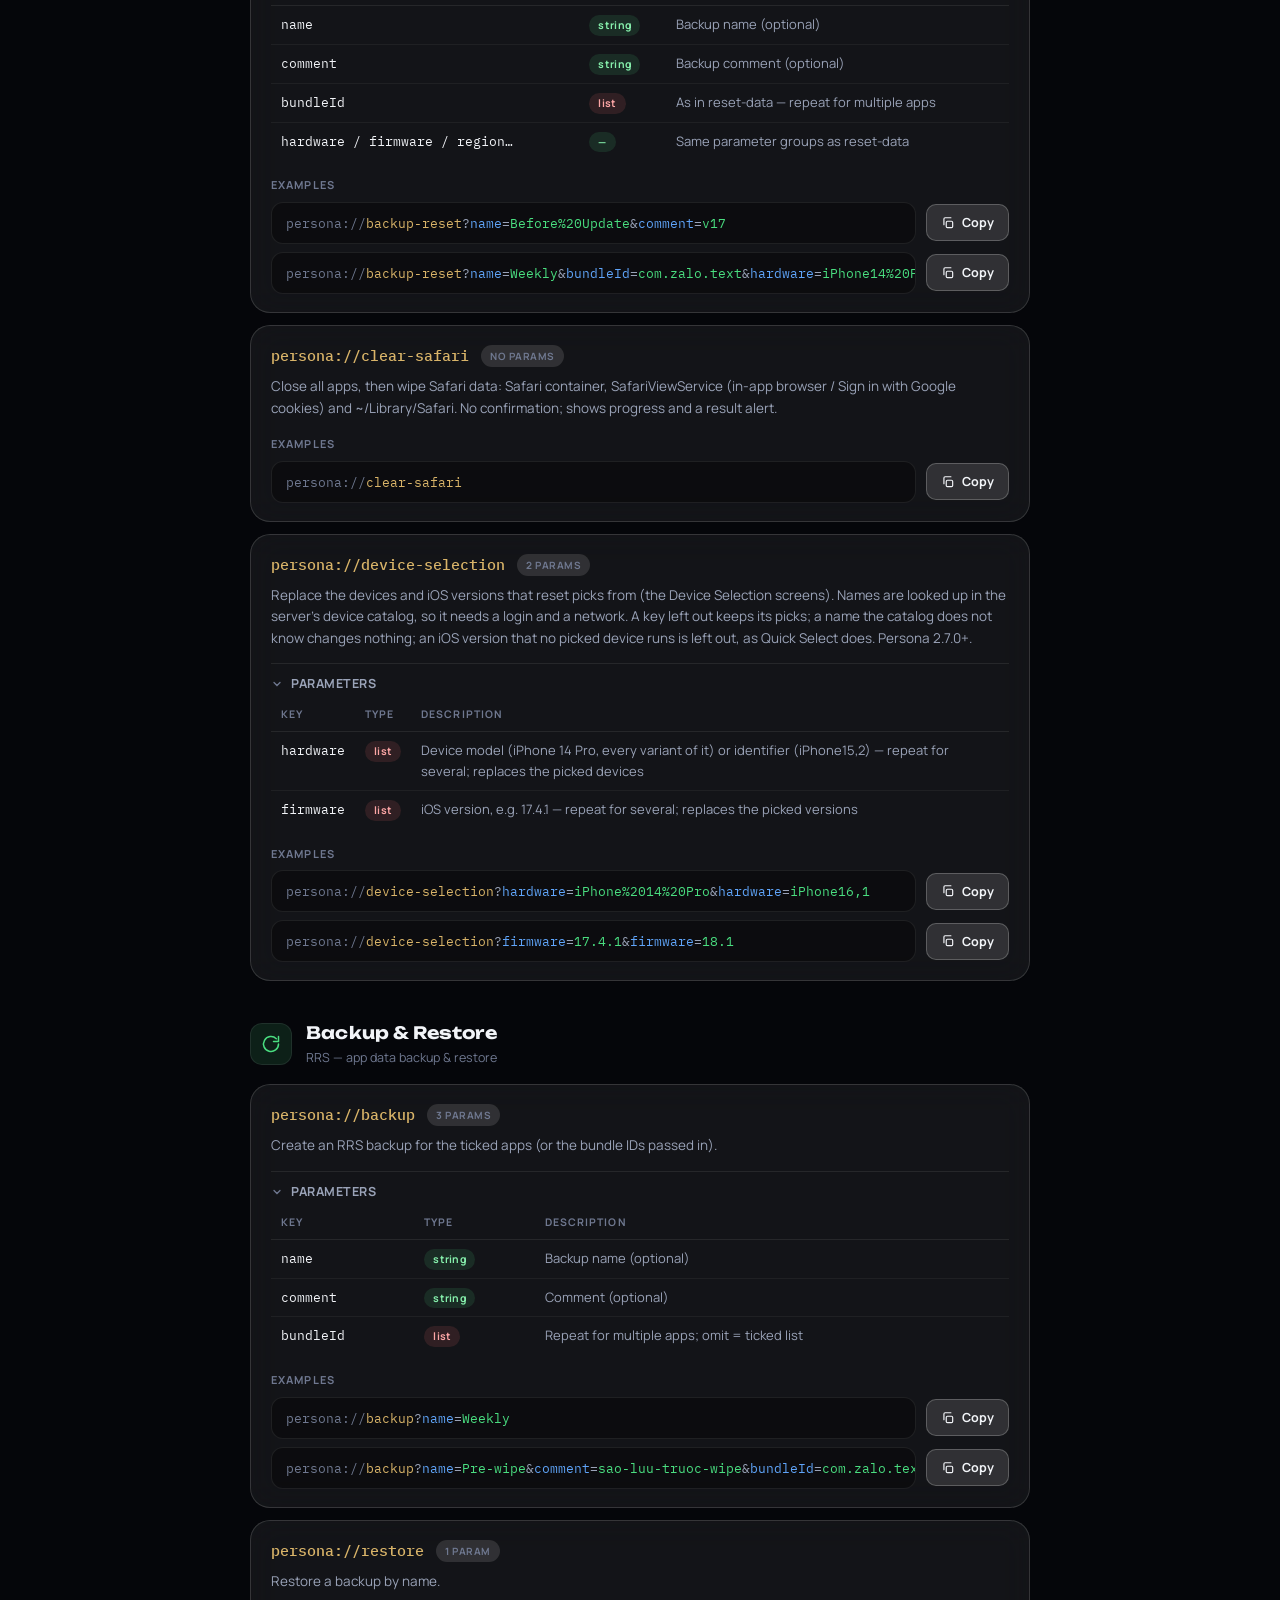
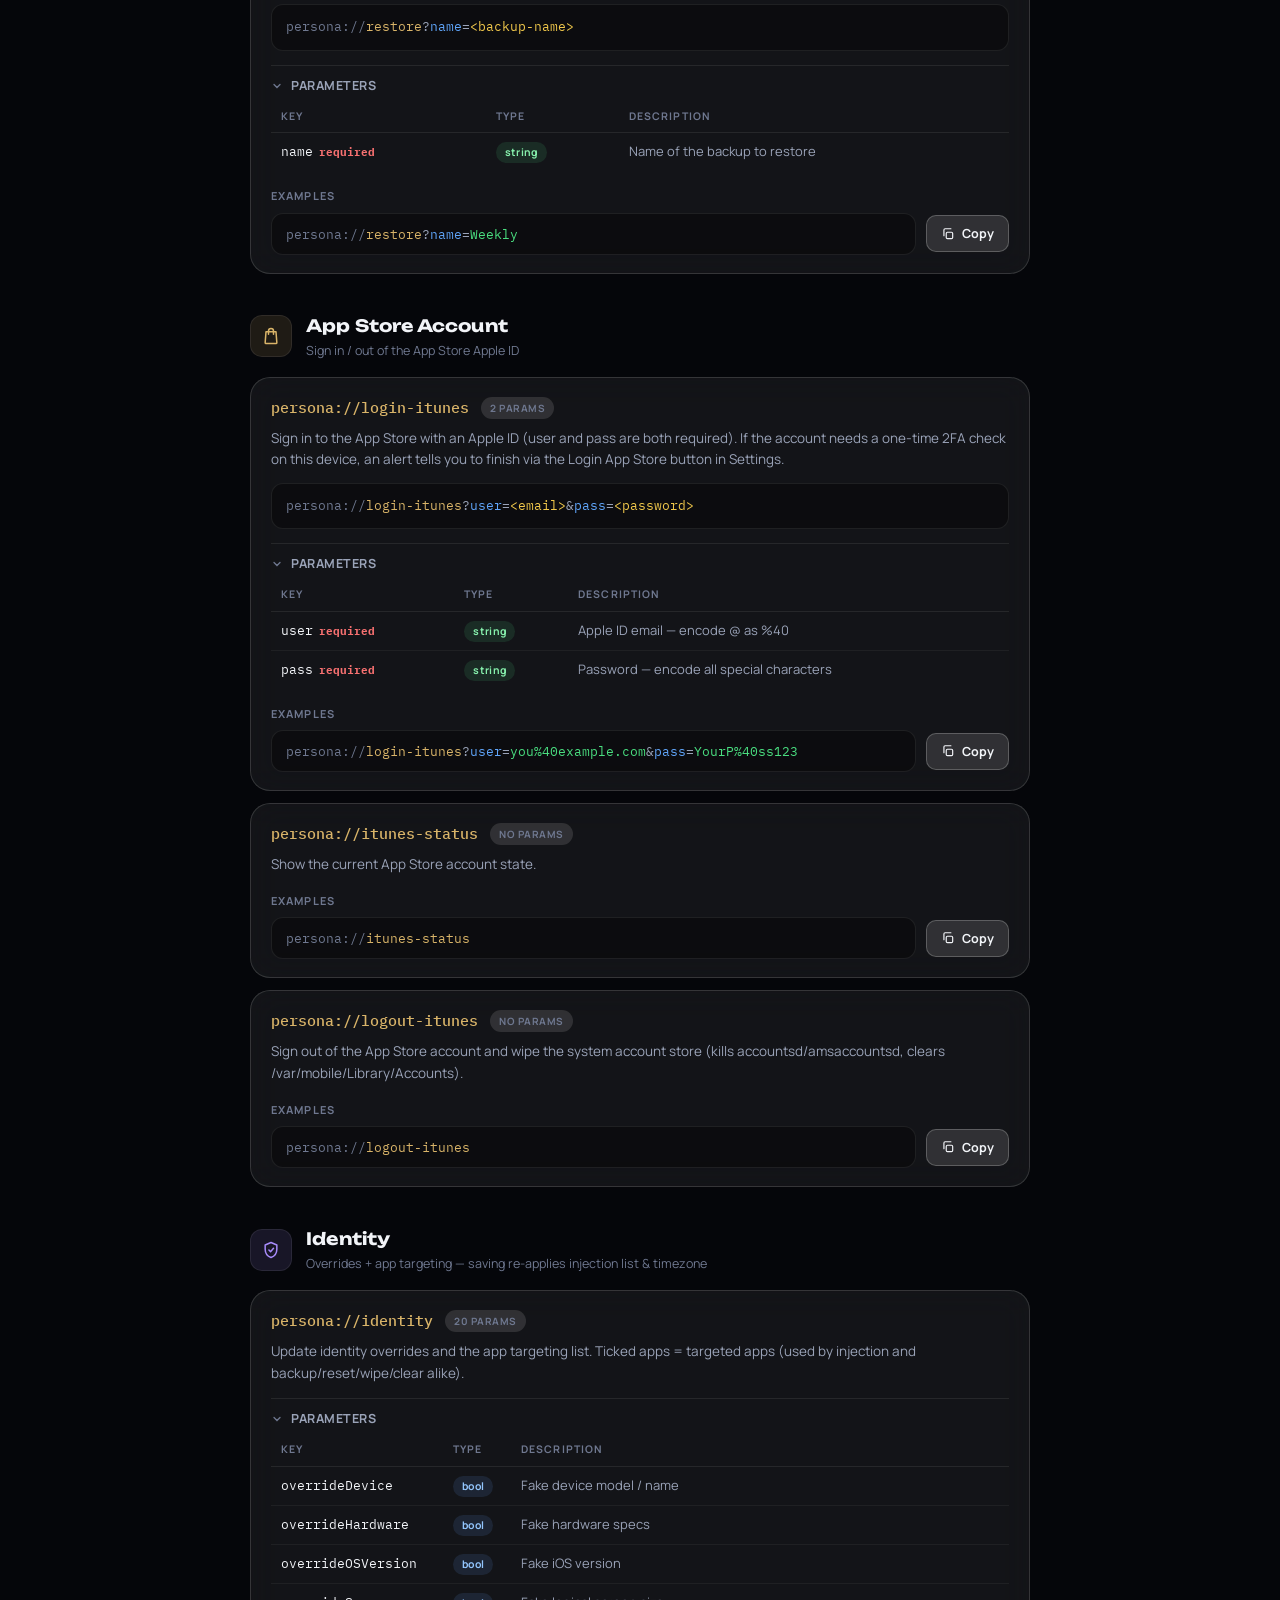
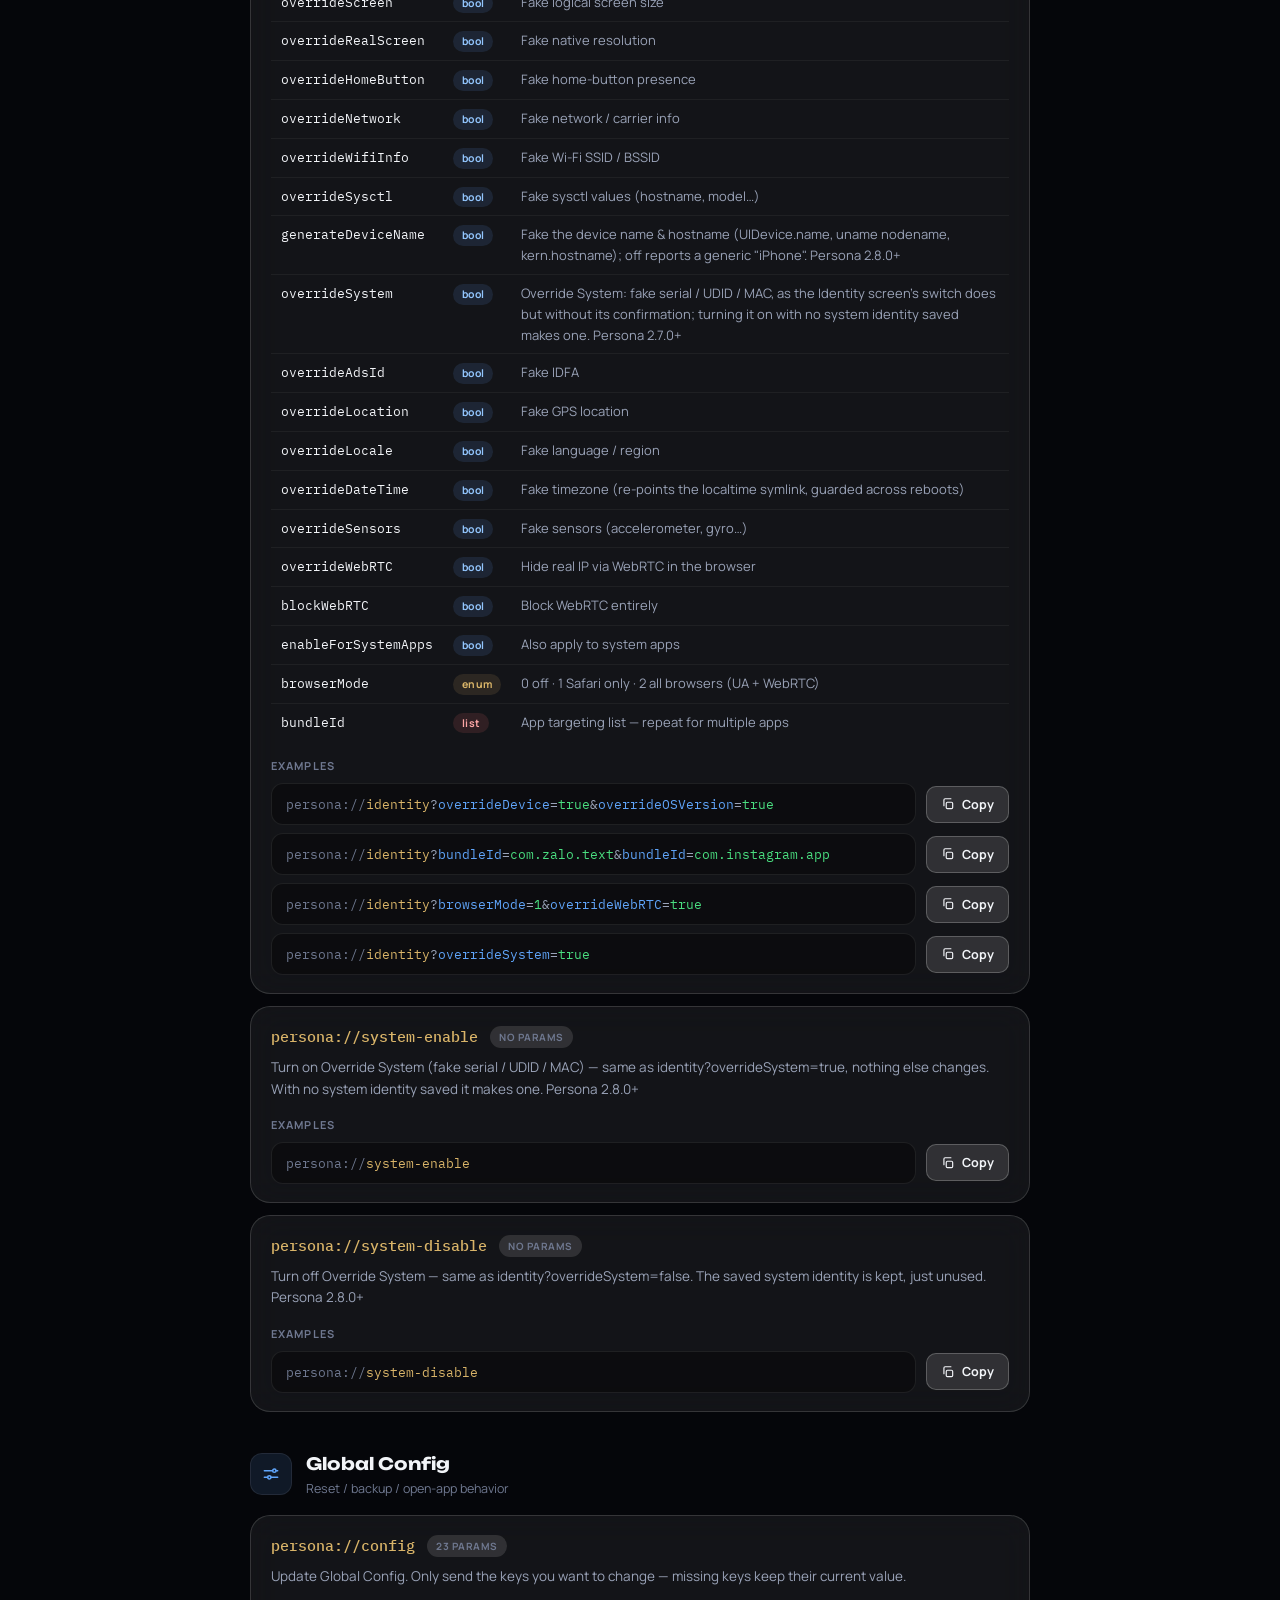
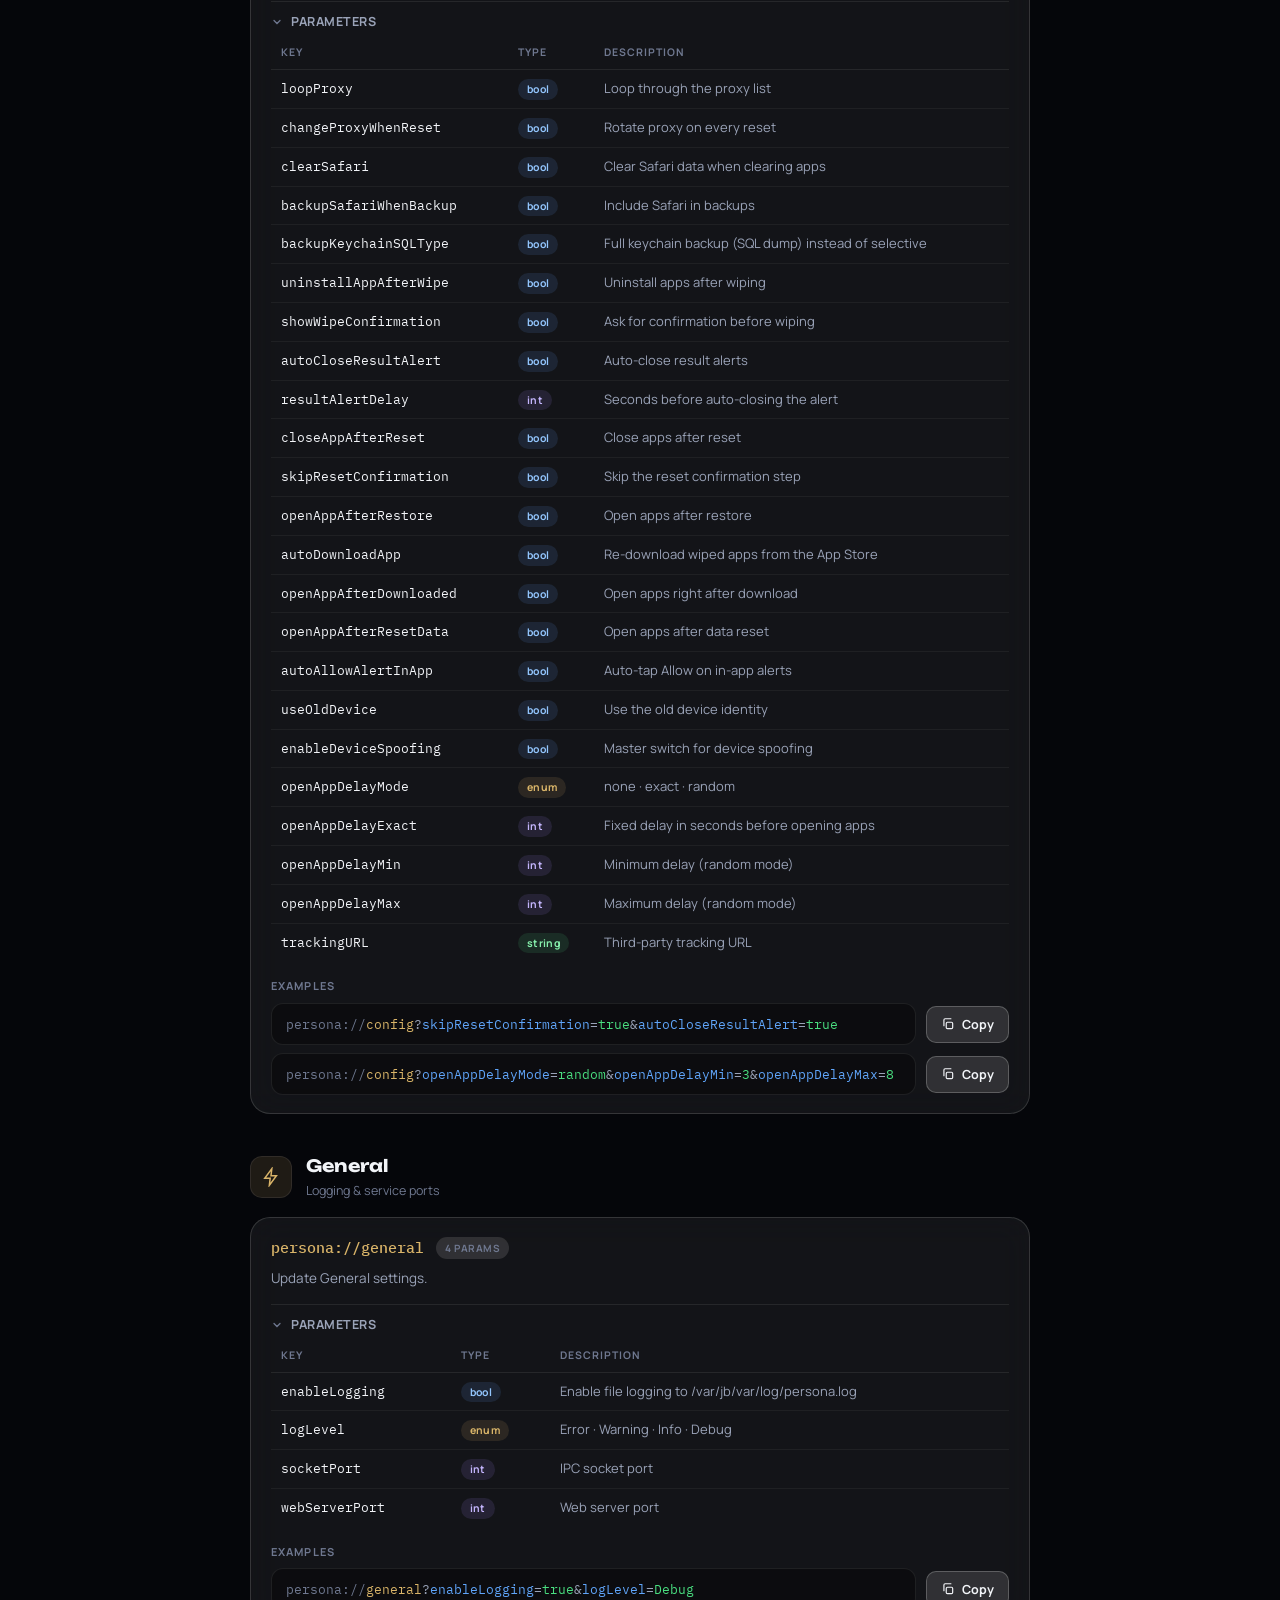
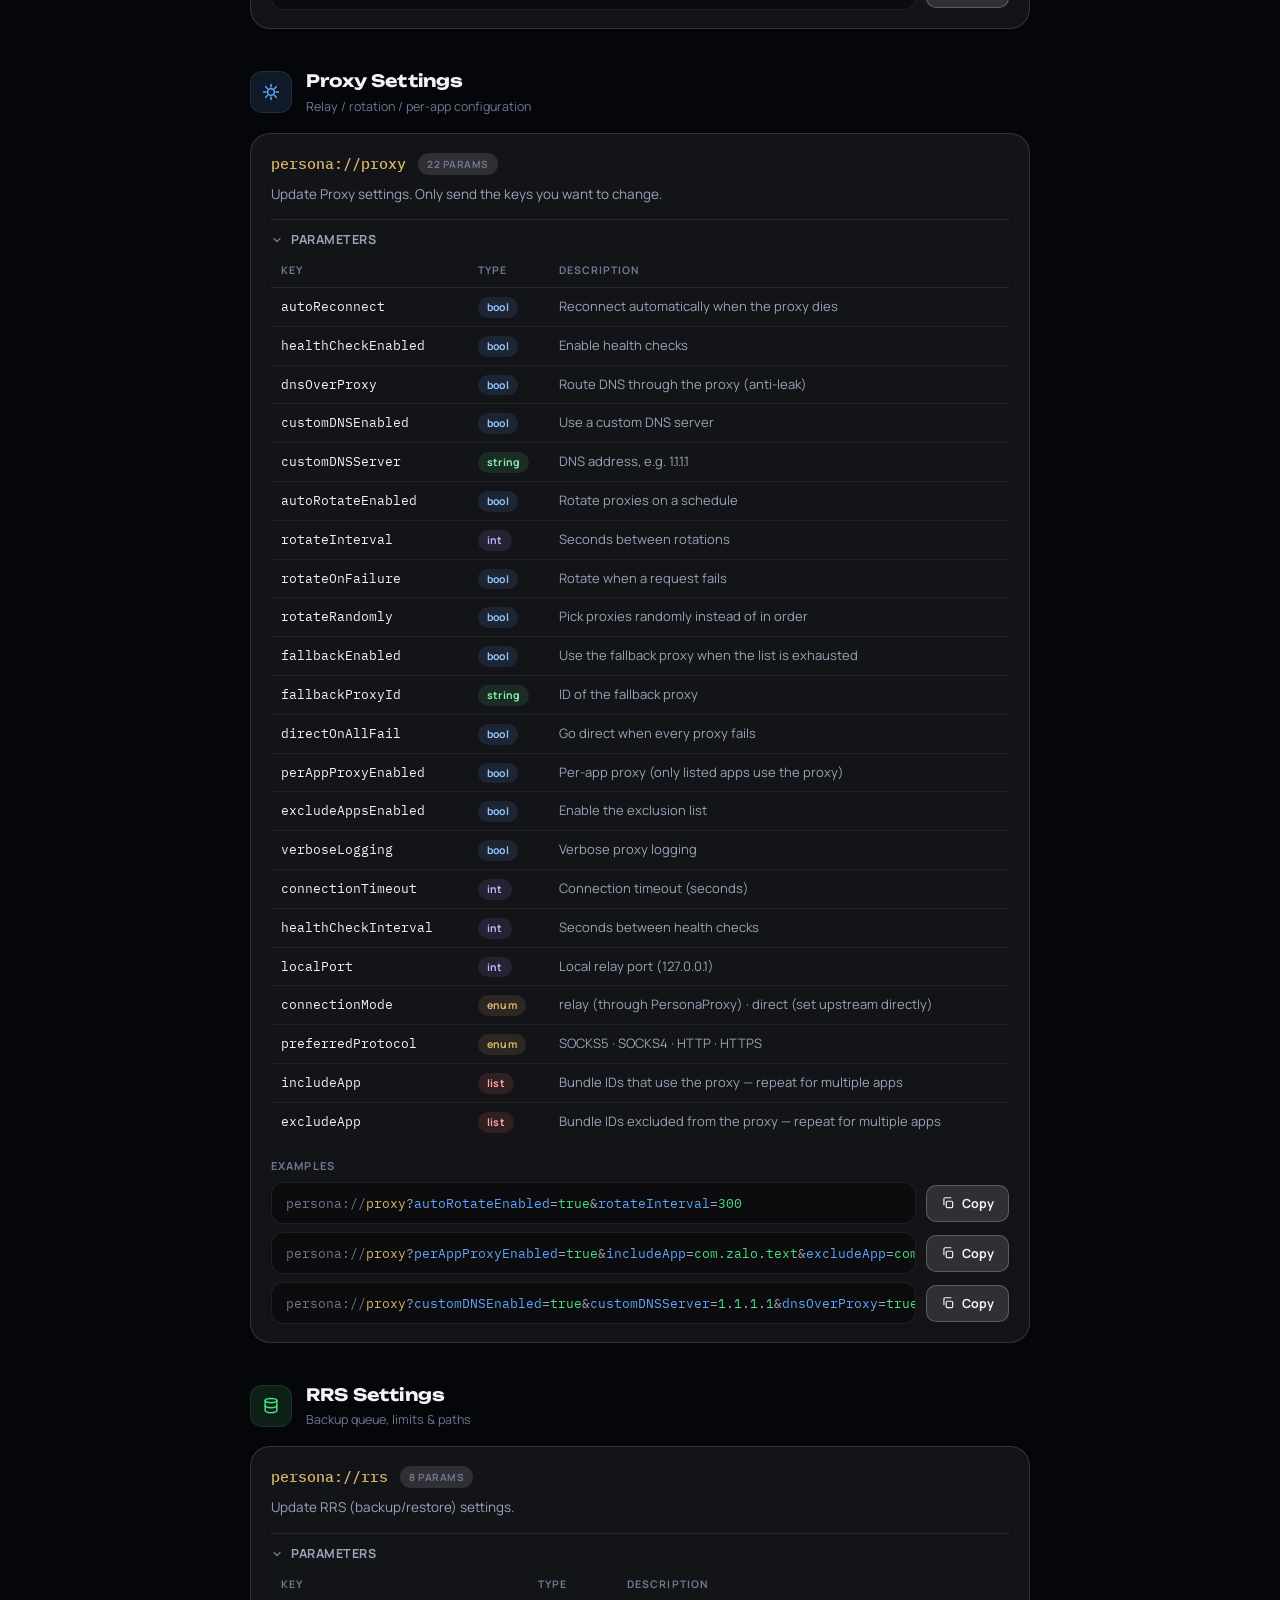
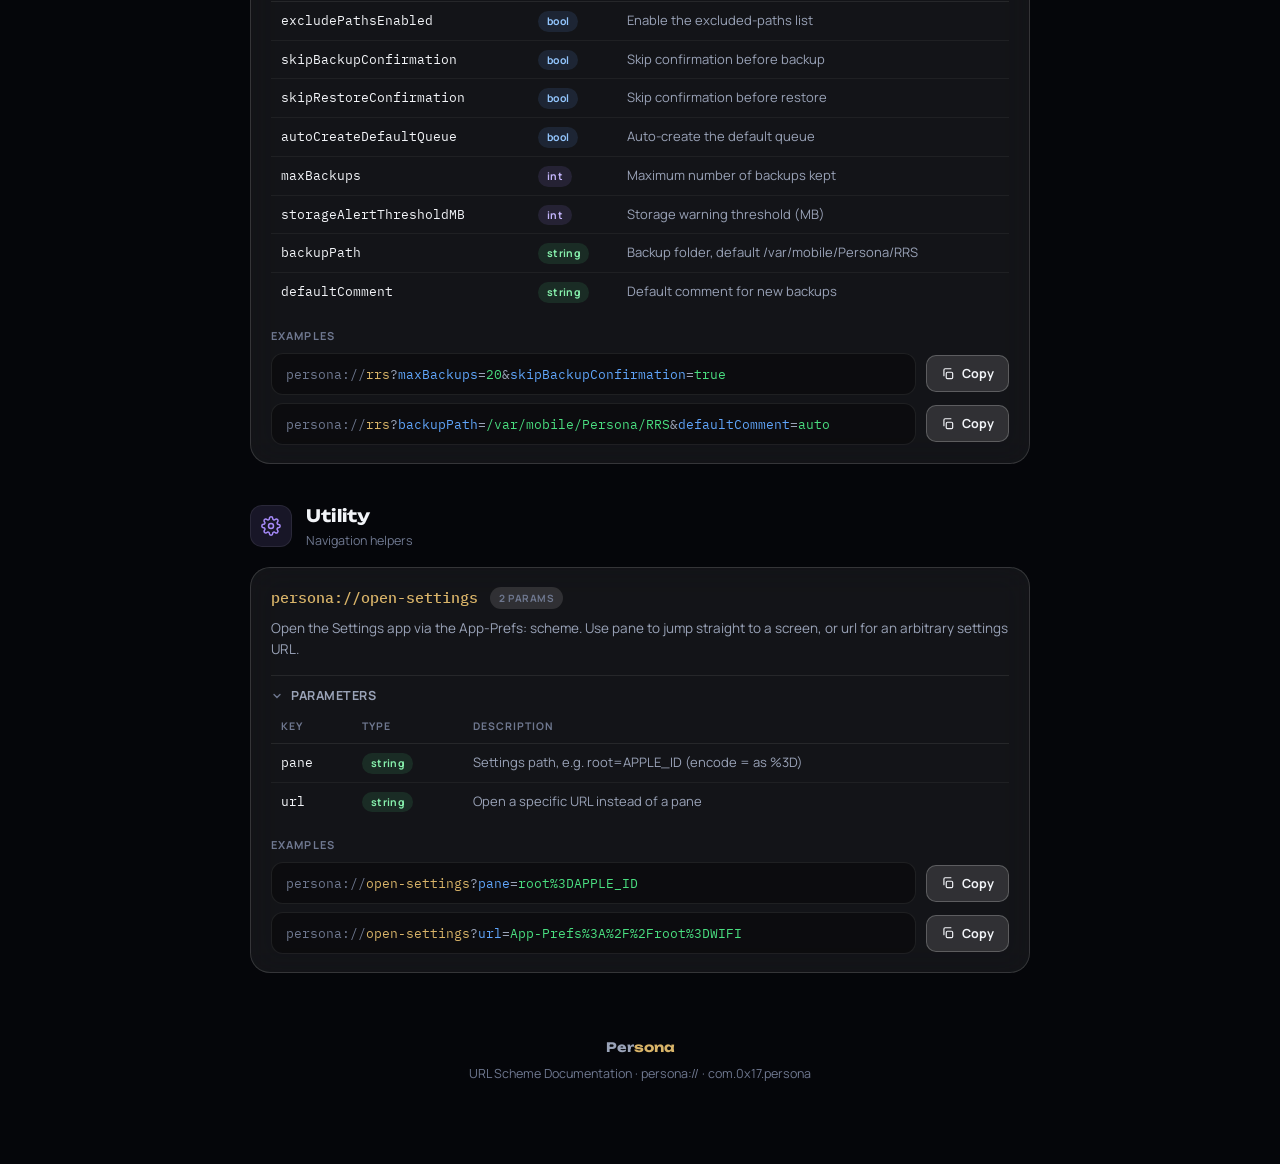
==== commit f238fa54: "docs: CHANGELOG + URL schemes for 2.8.2" ====
--- a/URL-SCHEMES.html
+++ b/URL-SCHEMES.html
@@ -288,6 +288,7 @@
       <a href="#a-rotate-proxy">persona://rotate-proxy</a>
       <a href="#a-reset-data">persona://reset-data</a>
       <a href="#a-backup-reset">persona://backup-reset</a>
+      <a href="#a-clear-safari">persona://clear-safari</a>
       <a href="#a-device-selection">persona://device-selection</a>
       <a href="#a-backup">persona://backup</a>
       <a href="#a-restore">persona://restore</a>
@@ -370,7 +371,7 @@
   </section>
 
   <!-- ============ DATA MANAGEMENT ============ -->
-  <section class="cat reveal" data-search="reset-data backup-reset device-selection reset xoá dữ liệu app bundleId hardware firmware region chọn máy">
+  <section class="cat reveal" data-search="reset-data backup-reset clear-safari device-selection reset xoá dữ liệu app bundleId hardware firmware region chọn máy">
     <div class="cat-head">
       <div class="tile" style="background:var(--tile-red)"><svg viewBox="0 0 24 24" fill="none" stroke="#F87171" stroke-width="1.8" stroke-linecap="round" stroke-linejoin="round"><path d="M3 6h18M8 6V4a1 1 0 0 1 1-1h6a1 1 0 0 1 1 1v2m3 0v14a2 2 0 0 1-2 2H7a2 2 0 0 1-2-2V6"/><path d="M10 11v6M14 11v6"/></svg></div>
       <div><h2>Data Management</h2><div class="cat-sub" data-en="Reset / backup + reset app data" data-vi="Reset / backup + reset dữ liệu app">Reset / backup + reset app data</div></div>
@@ -431,6 +432,18 @@
         </div>
         <div class="example-row">
           <div class="example" data-copy="persona://backup-reset?name=Weekly&bundleId=com.zalo.text&hardware=iPhone14%20Pro"><span class="scheme">persona://</span><span class="action">backup-reset</span>?<span class="k">name</span>=<span class="v">Weekly</span>&amp;<span class="k">bundleId</span>=<span class="v">com.zalo.text</span>&amp;<span class="k">hardware</span>=<span class="v">iPhone14%20Pro</span></div>
+          <button class="copy-btn" type="button"><svg viewBox="0 0 24 24" fill="none" stroke="currentColor" stroke-width="2" stroke-linecap="round"><rect x="9" y="9" width="11" height="11" rx="2"/><path d="M5 15V5a2 2 0 0 1 2-2h10"/></svg><span data-en="Copy" data-vi="Sao chép">Copy</span></button>
+        </div>
+      </div>
+    </div>
+
+    <div class="action-card" id="a-clear-safari" data-search="clear-safari xoá safari cookie lịch sử website data">
+      <div class="action-top"><span class="action-url">persona://clear-safari</span><span class="badge" data-en="no params" data-vi="không có tham số">no params</span></div>
+      <div class="action-desc" data-en="Close all apps, then wipe Safari data: Safari container, SafariViewService (in-app browser / Sign in with Google cookies) and ~/Library/Safari. No confirmation; shows progress and a result alert." data-vi="Đóng toàn bộ app rồi xoá dữ liệu Safari: container Safari, SafariViewService (cookie của trình duyệt trong app / Sign in with Google) và ~/Library/Safari. Không hỏi xác nhận; hiện tiến trình và kết quả.">Close all apps, then wipe Safari data: Safari container, SafariViewService (in-app browser / Sign in with Google cookies) and ~/Library/Safari. No confirmation; shows progress and a result alert.</div>
+      <div class="ex-label" data-en="Examples" data-vi="Ví dụ">Examples</div>
+      <div class="ex-group">
+        <div class="example-row">
+          <div class="example" data-copy="persona://clear-safari"><span class="scheme">persona://</span><span class="action">clear-safari</span></div>
           <button class="copy-btn" type="button"><svg viewBox="0 0 24 24" fill="none" stroke="currentColor" stroke-width="2" stroke-linecap="round"><rect x="9" y="9" width="11" height="11" rx="2"/><path d="M5 15V5a2 2 0 0 1 2-2h10"/></svg><span data-en="Copy" data-vi="Sao chép">Copy</span></button>
         </div>
       </div>
